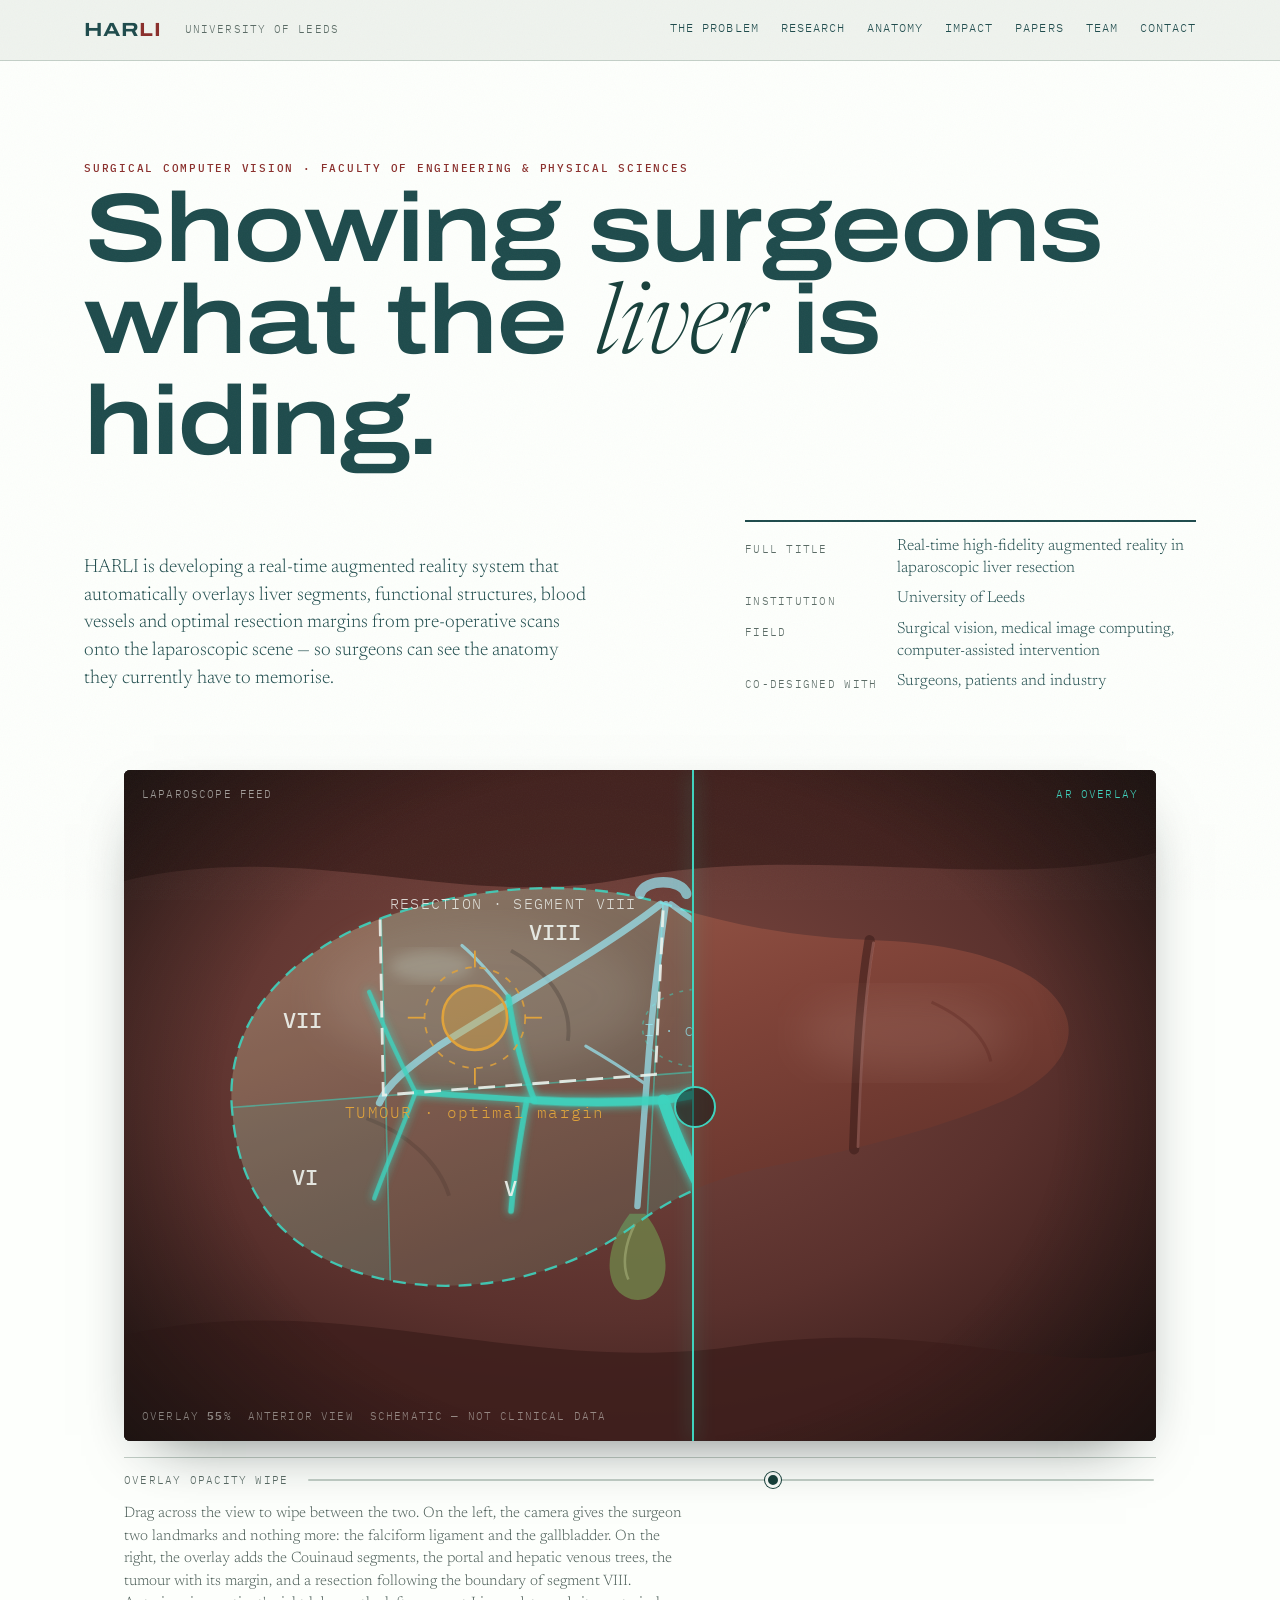
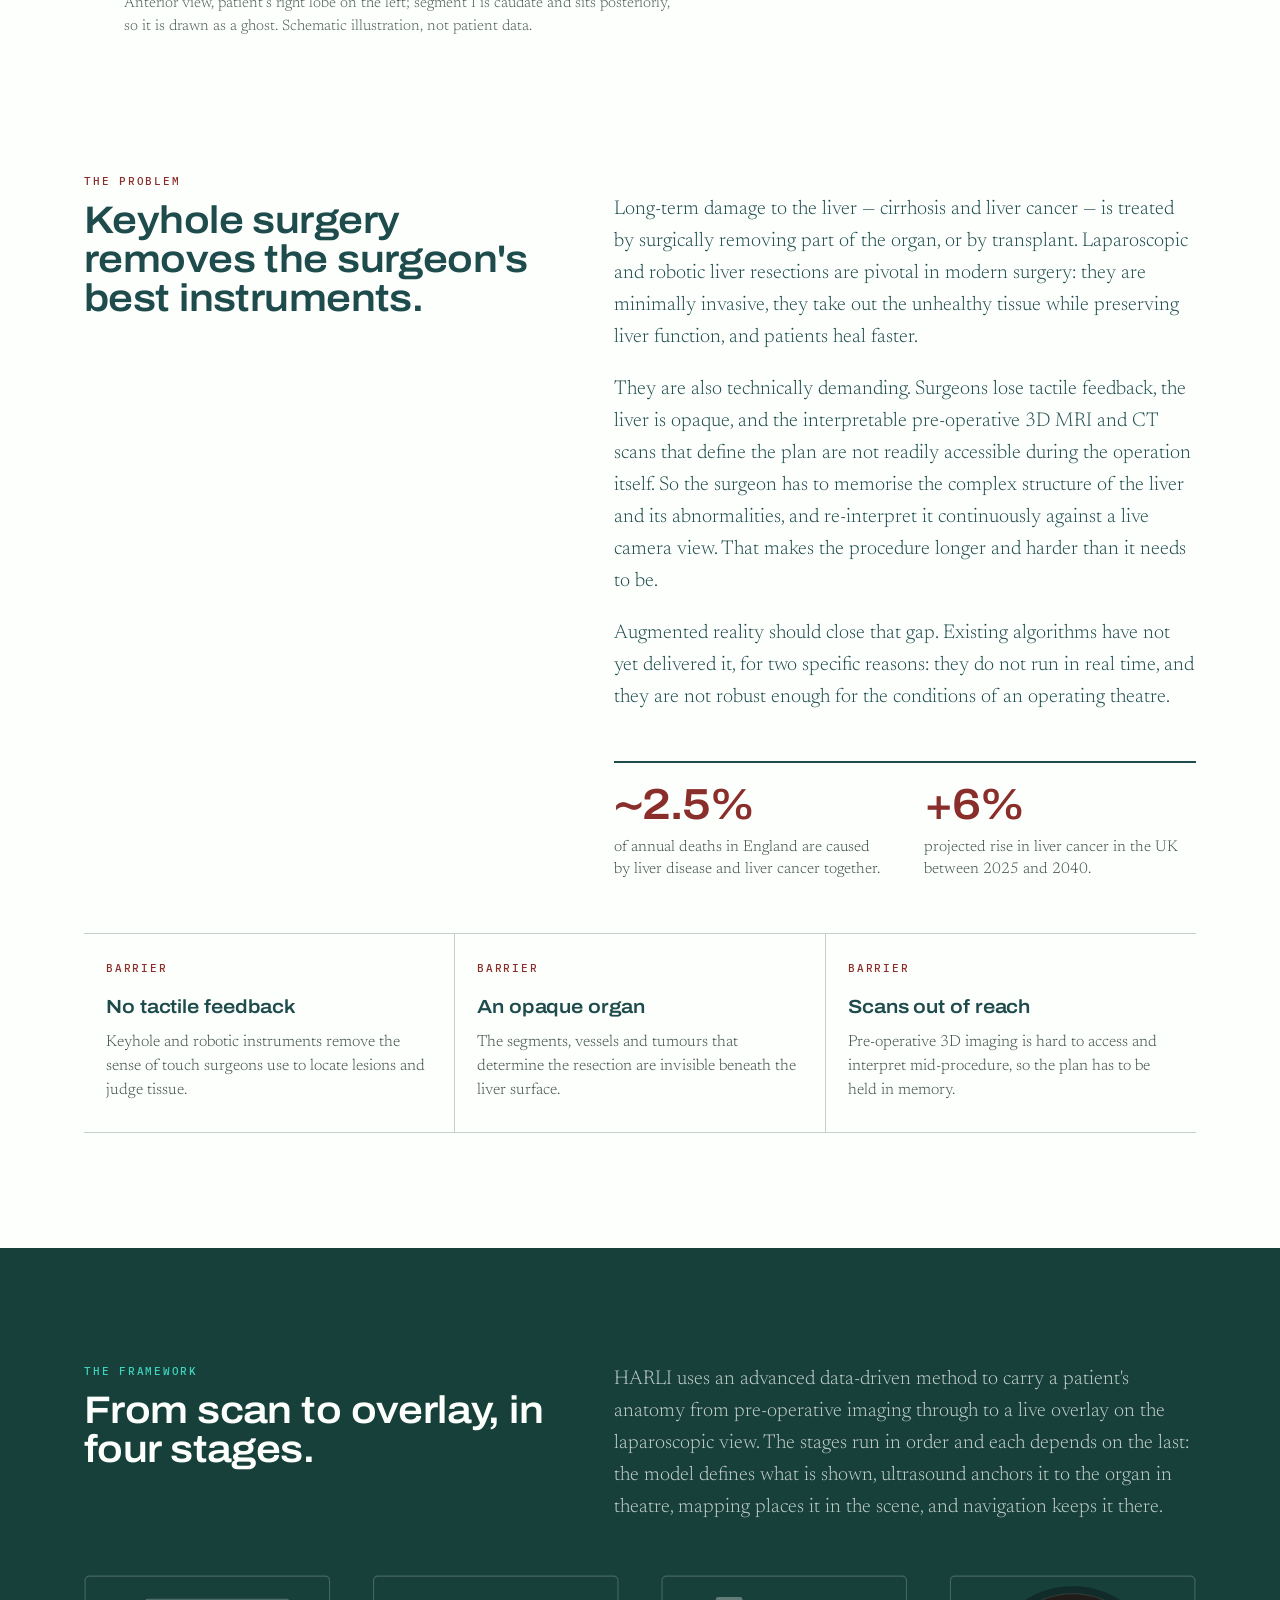
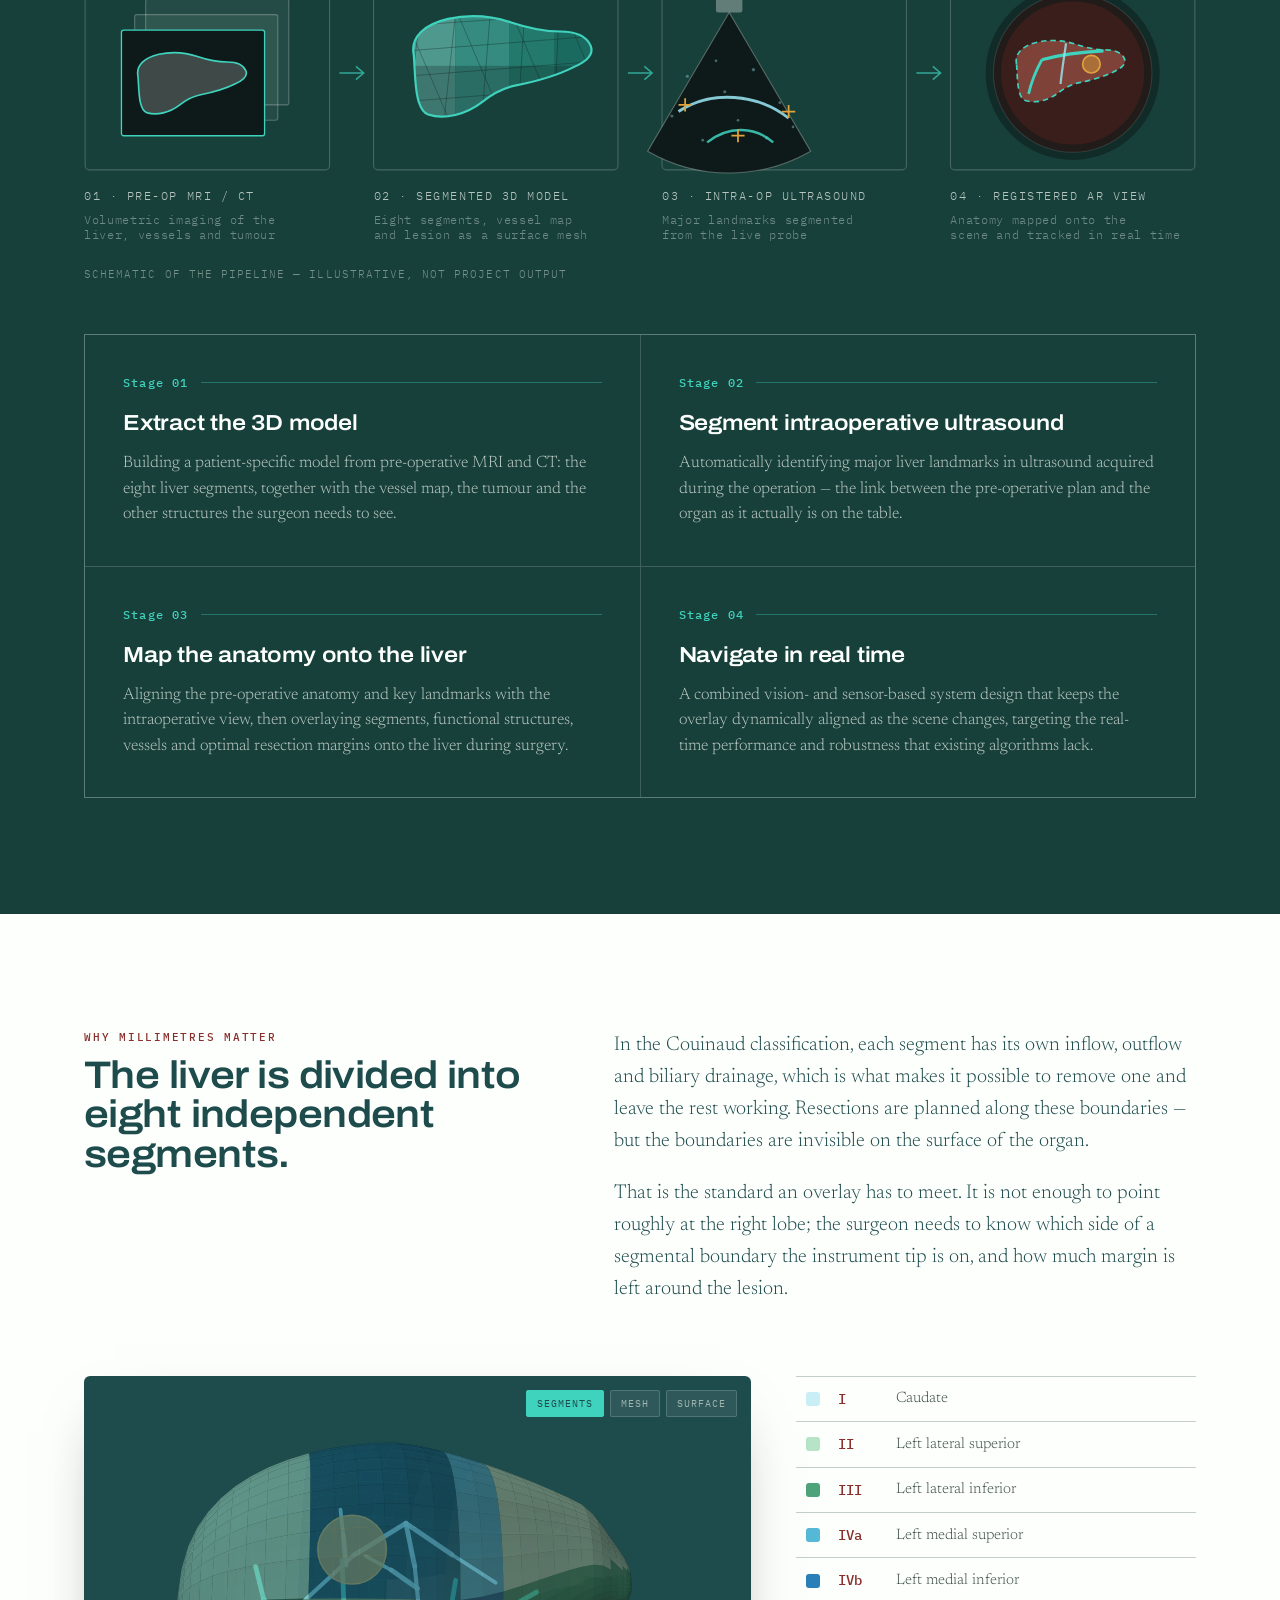
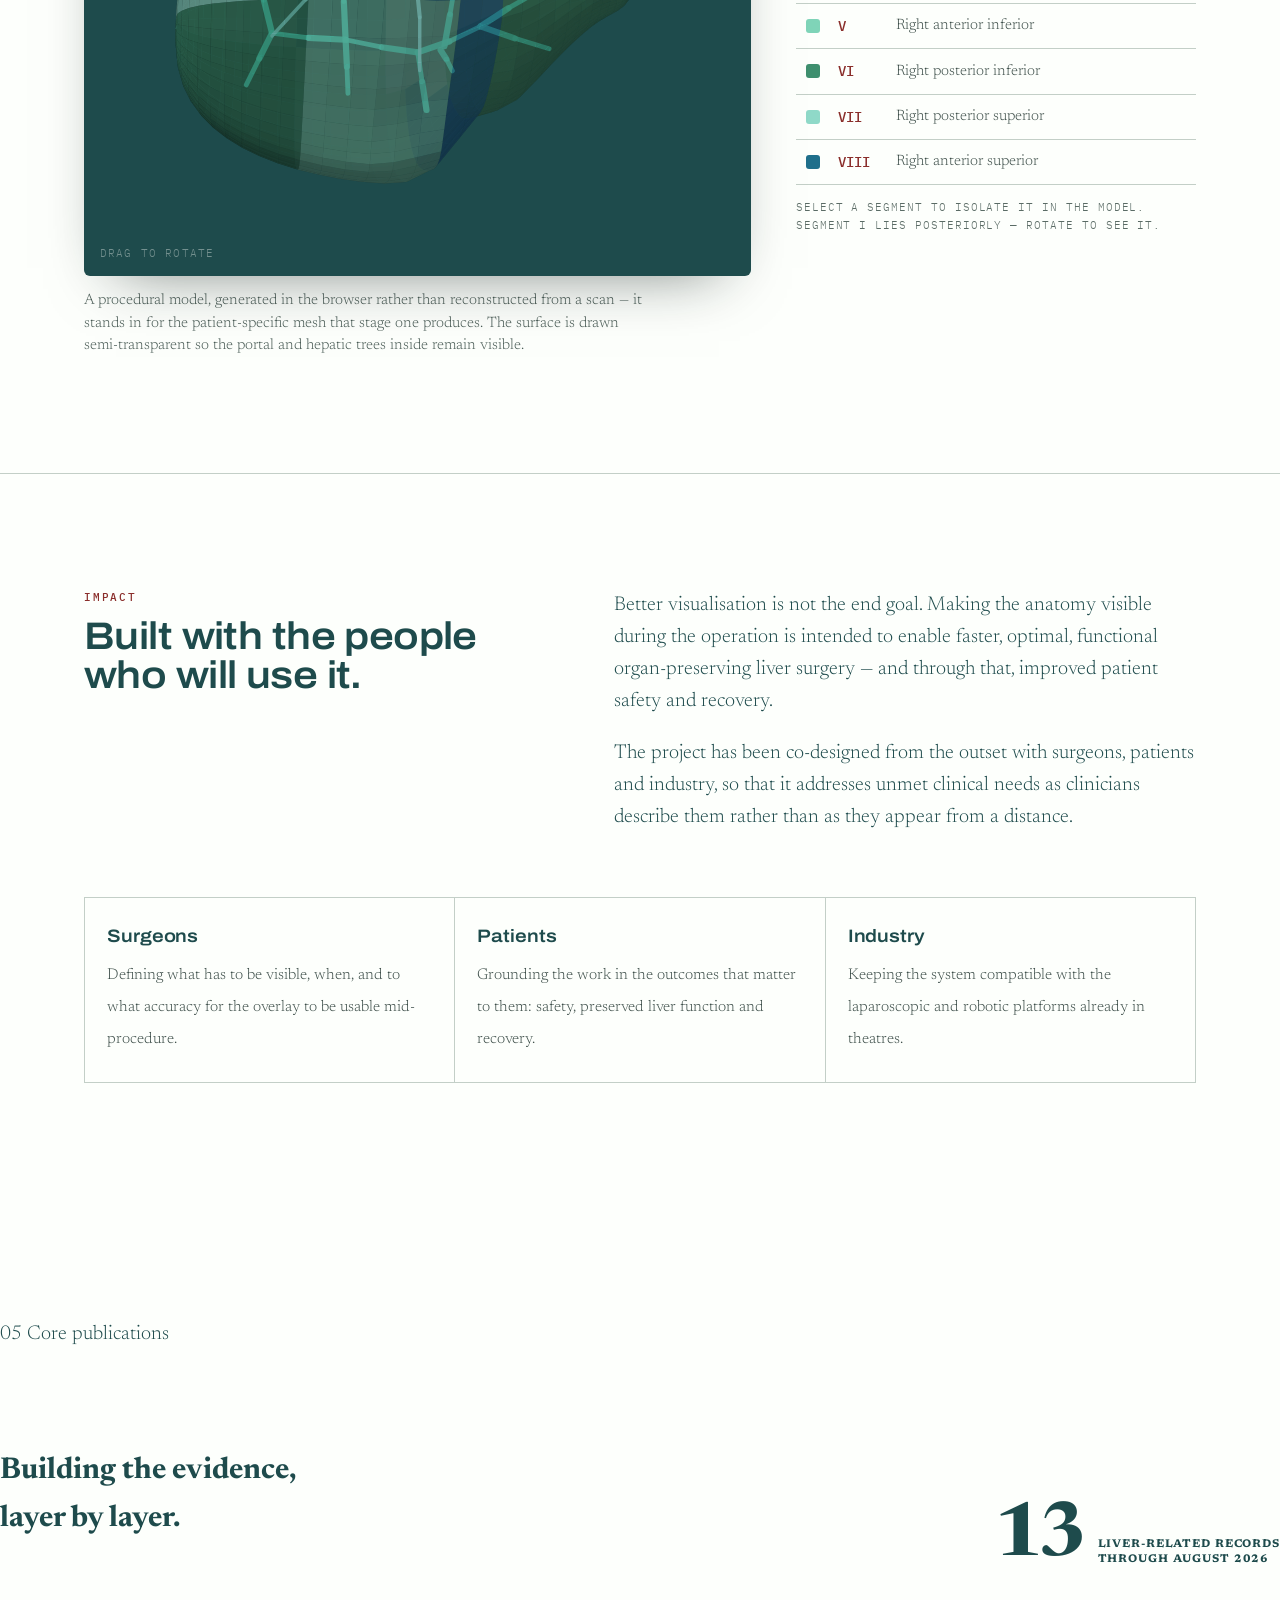
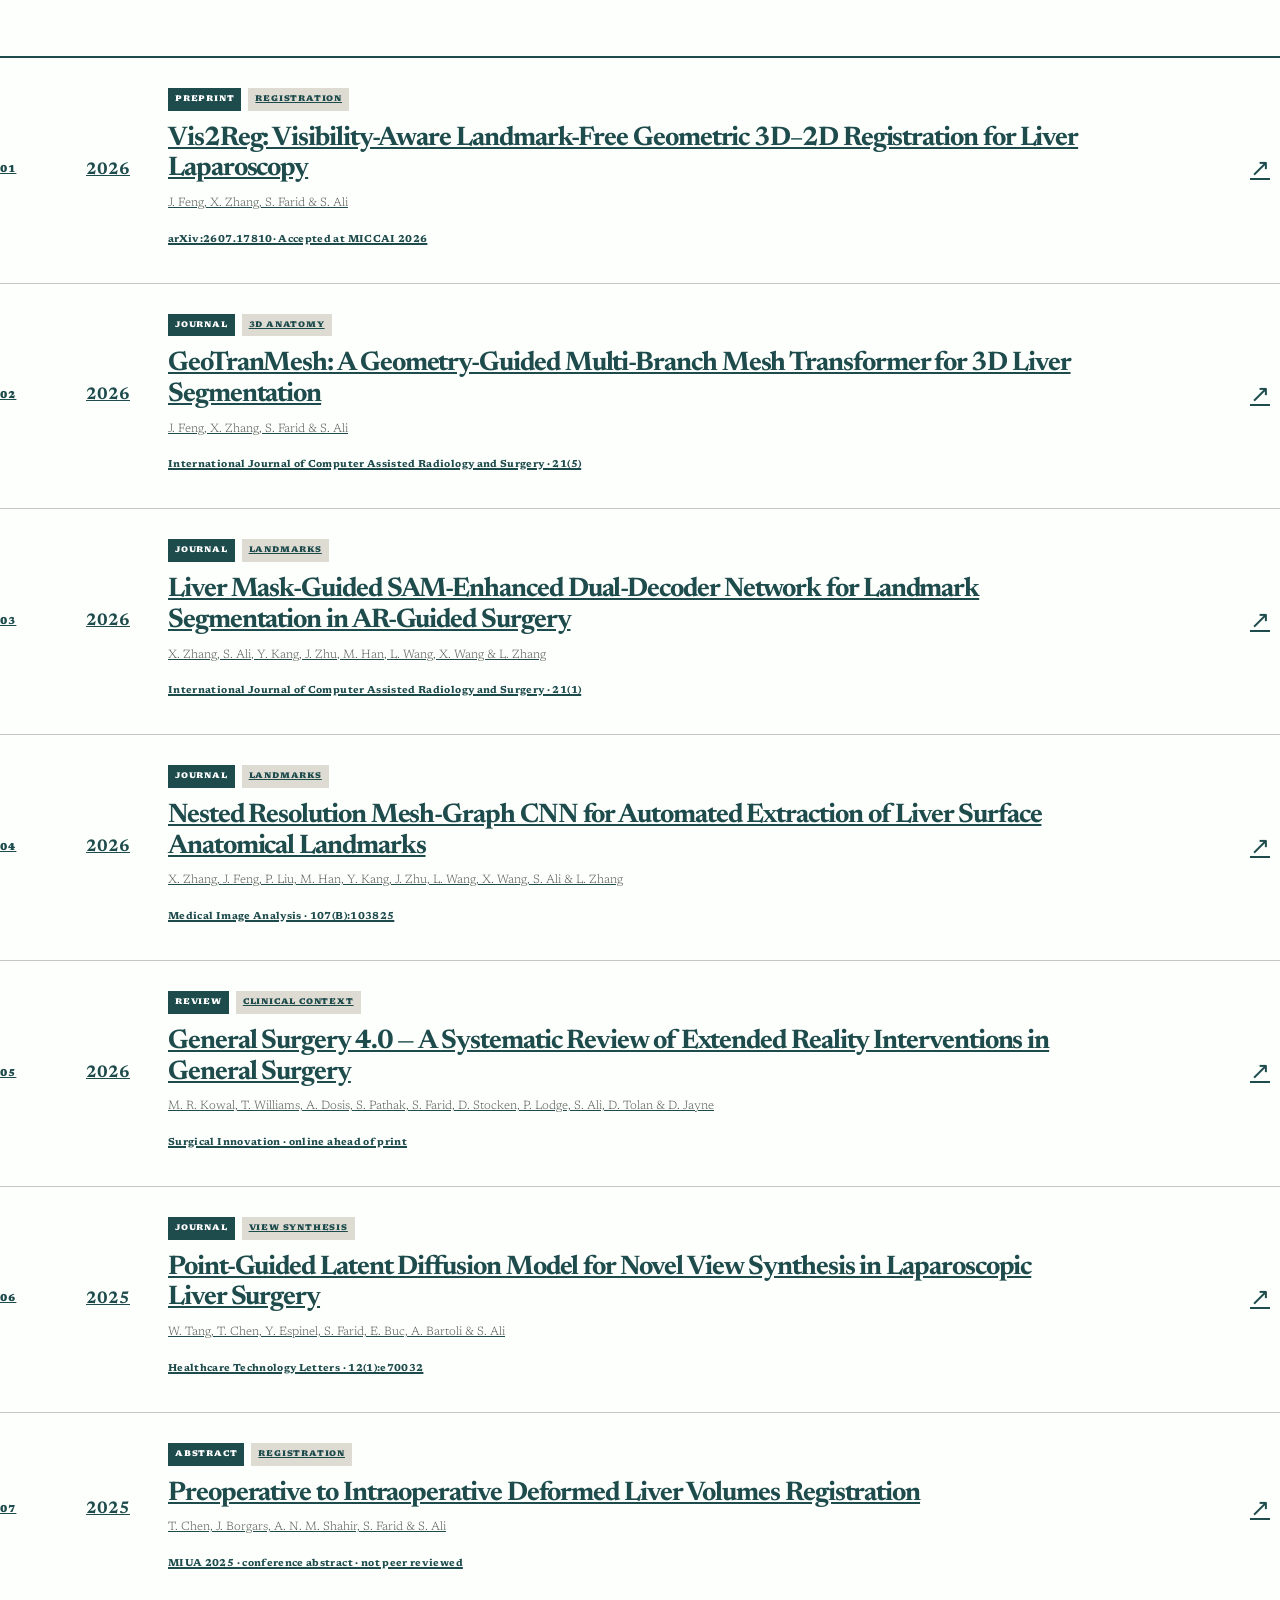
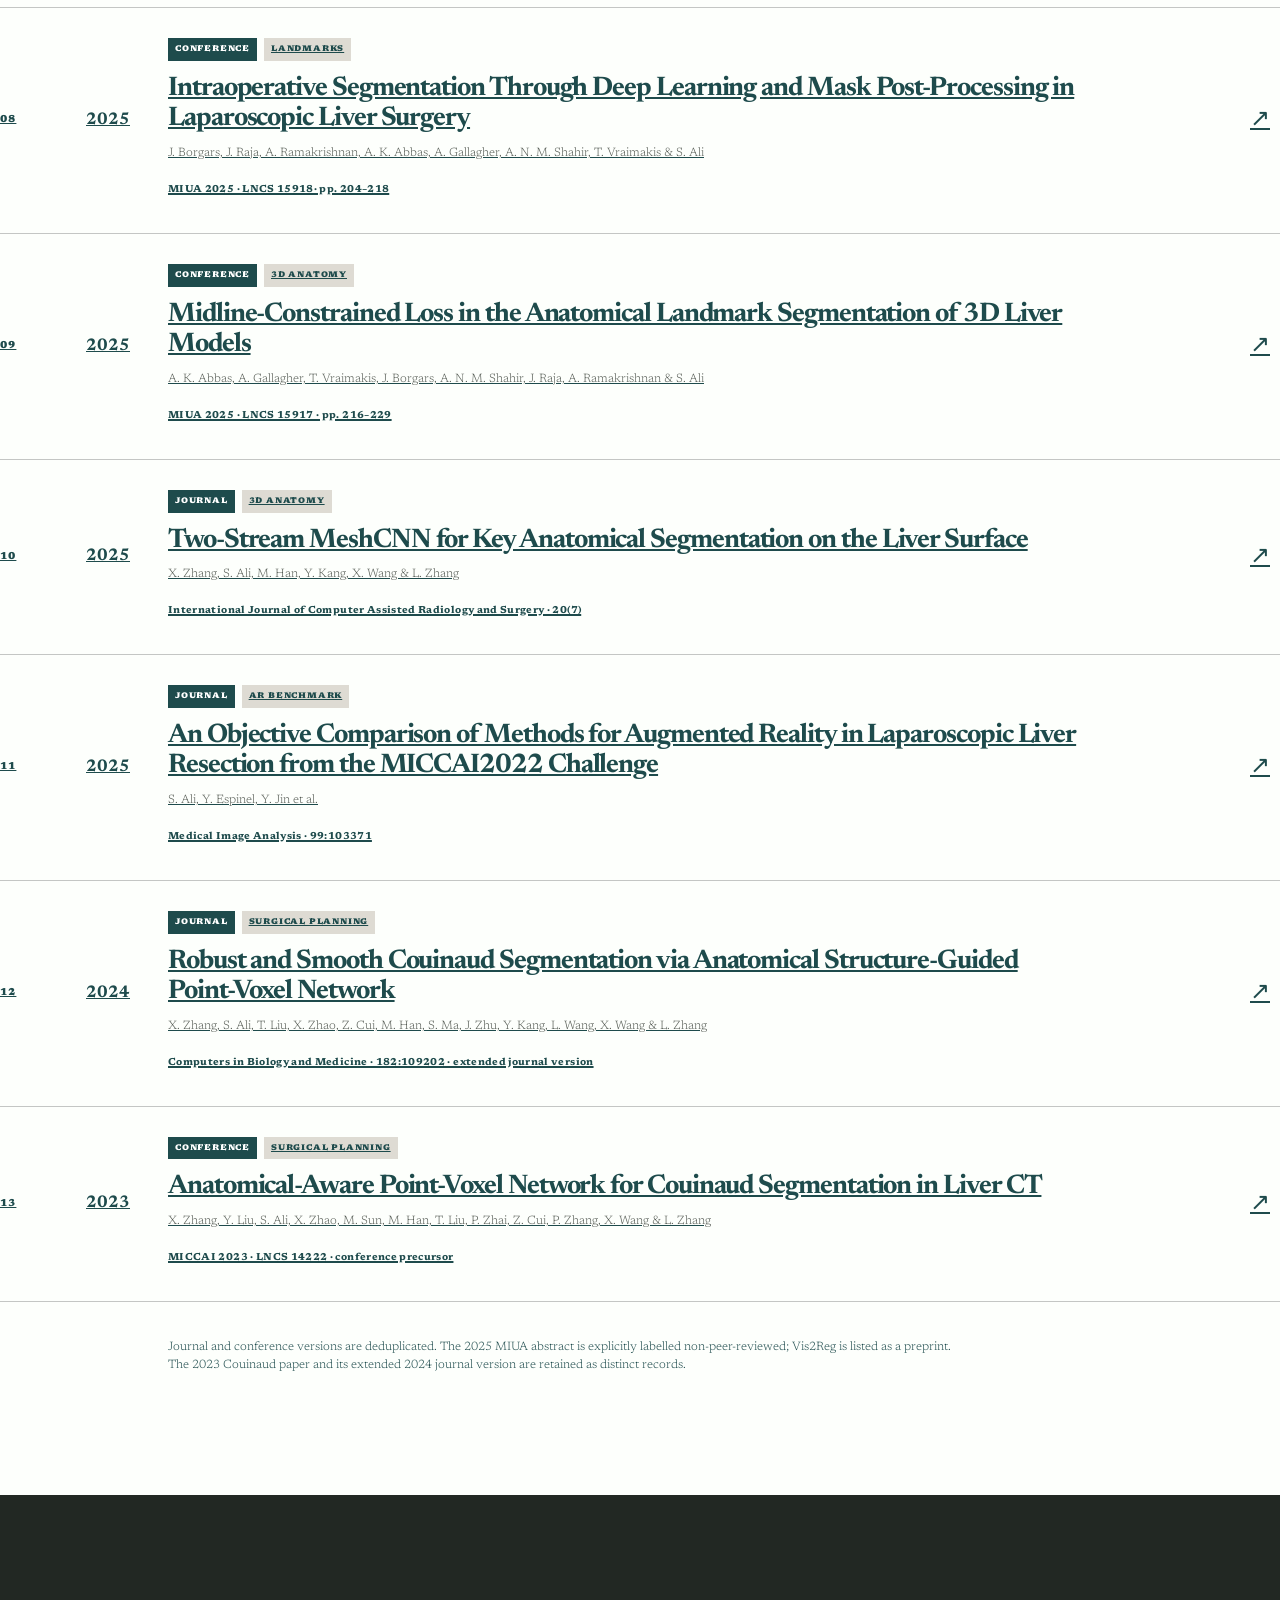
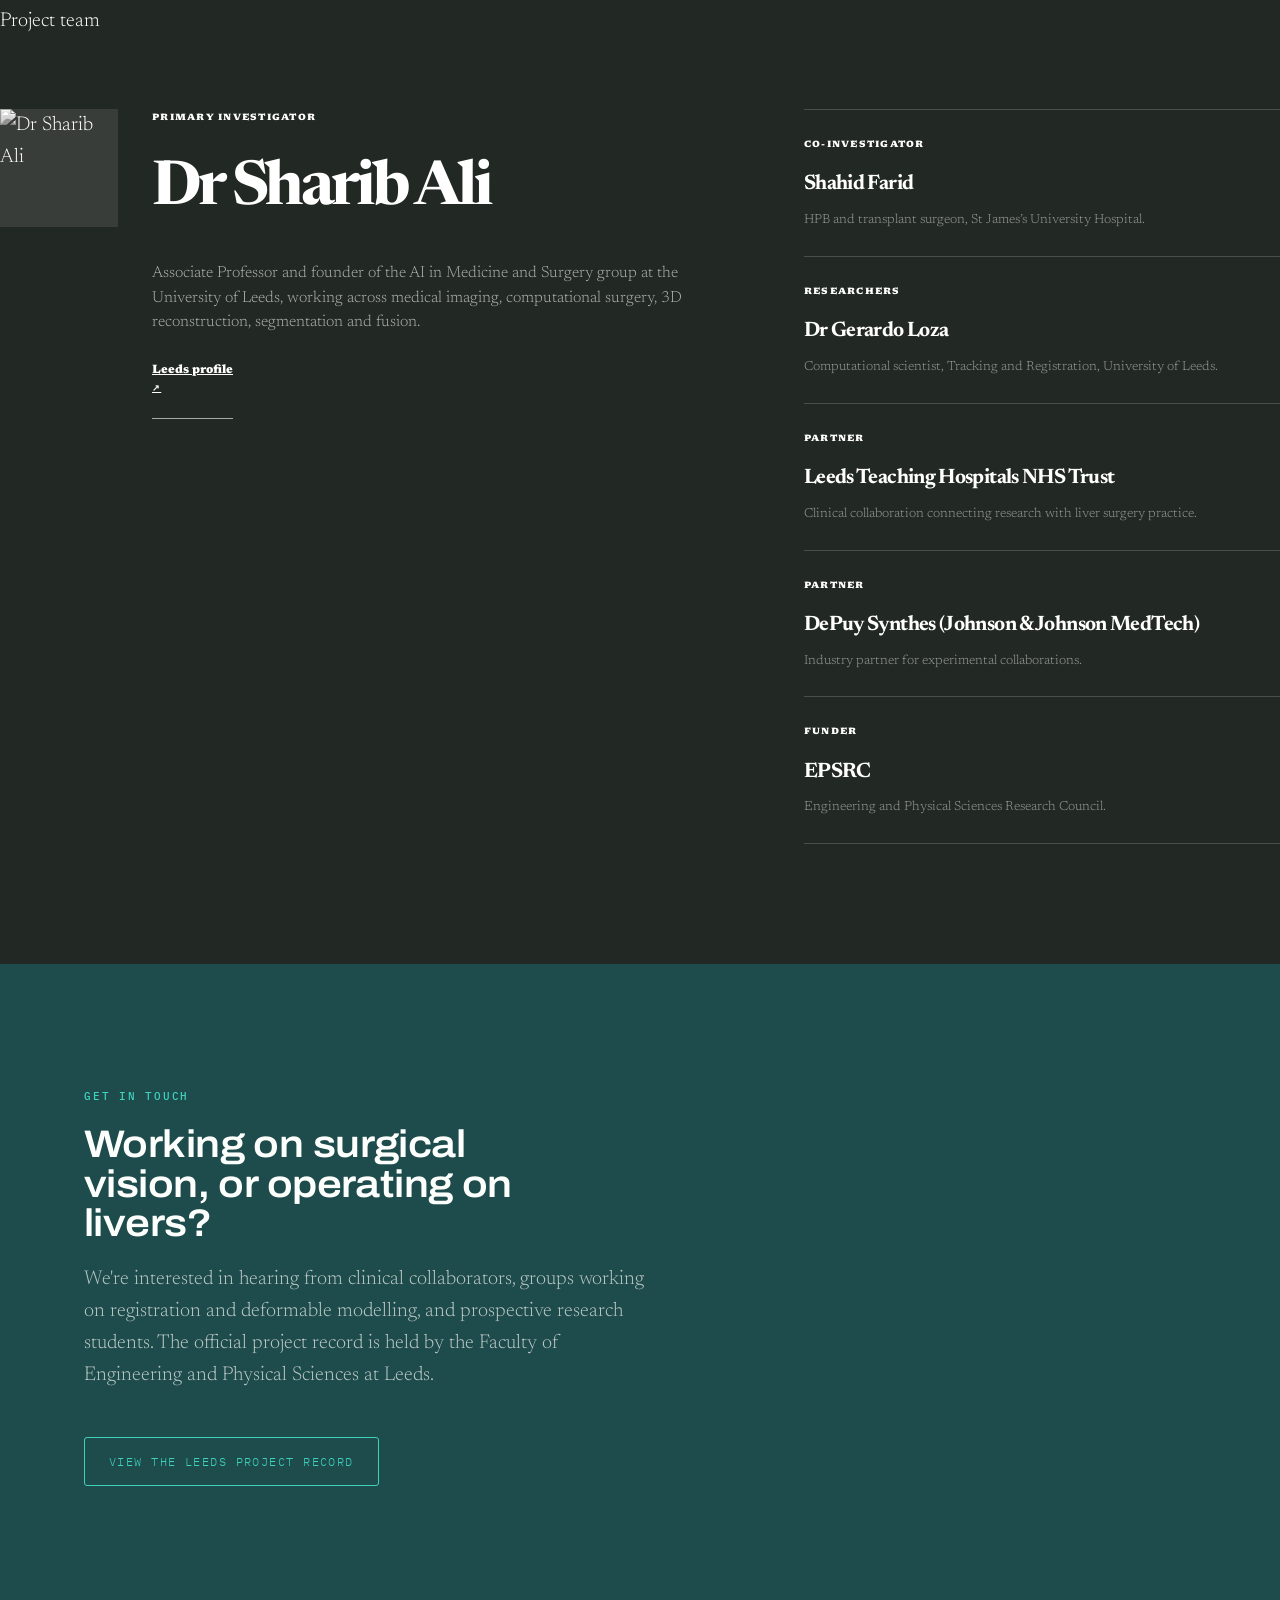
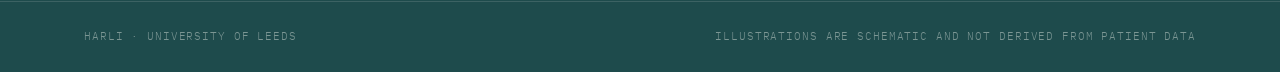
==== index.html @ 6f027818 "add pubs and team" ====
<!DOCTYPE html>
<html lang="en-GB">
<head>
<meta charset="utf-8">
<meta name="viewport" content="width=device-width, initial-scale=1">
<title>HARLI — Real-time high-fidelity augmented reality in laparoscopic liver resection</title>
<meta name="description" content="HARLI is a research project at the University of Leeds developing a real-time augmented reality system that overlays liver segments, vessels, tumours and optimal resection margins from pre-operative scans onto the laparoscopic scene.">

<!-- Replace USERNAME and REPO once the site is published -->
<link rel="canonical" href="https://USERNAME.github.io/REPO/">
<meta property="og:type" content="website">
<meta property="og:title" content="HARLI — Real-time augmented reality in laparoscopic liver resection">
<meta property="og:description" content="Showing surgeons the liver segments, vessels, tumours and resection margins hidden beneath the surface of the organ.">
<meta property="og:url" content="https://USERNAME.github.io/REPO/">
<meta name="twitter:card" content="summary_large_image">
<meta name="theme-color" content="#17403B">
<link rel="icon" href="data:image/svg+xml,<svg xmlns='http://www.w3.org/2000/svg' viewBox='0 0 32 32'><rect width='32' height='32' rx='7' fill='%2317403B'/><circle cx='16' cy='16' r='8' fill='none' stroke='%233FD3BE' stroke-width='2.4'/><circle cx='16' cy='16' r='2.6' fill='%238A2E2B'/></svg>">
<link rel="preconnect" href="https://fonts.googleapis.com">
<link rel="preconnect" href="https://fonts.gstatic.com" crossorigin>
<link href="https://fonts.googleapis.com/css2?family=Archivo:wght@400;500;600;700&family=Newsreader:ital,opsz,wght@0,6..72,300;0,6..72,400;0,6..72,500;1,6..72,300&family=IBM+Plex+Mono:wght@400;500&display=swap" rel="stylesheet">
<style>
/* ============================================================
   HARLI — palette derived from the operating theatre itself.
   Surgical drape green is chosen in real theatres because it is
   the optical complement of blood red; it is the one colour the
   subject already owns. Hepatic oxblood is the single accent.
   ============================================================ */
:root{
  --ink:        #1e4b4c;
  --drape:      #17403B;
  --drape-lift: #1e5843;
  --paper:      #fdfffc;
  --paper-warm: #fafff9;
  --rule:       #C3CFC7;
  --oxblood:    #8A2E2B;
  --overlay:    #3FD3BE;   /* AR render tint, used only inside the viewport */
  --amber:      #E0A33C;

  --f-display: 'Archivo', 'Helvetica Neue', Arial, sans-serif;
  --f-body:    'Newsreader', Georgia, 'Times New Roman', serif;
  --f-mono:    'IBM Plex Mono', ui-monospace, 'SFMono-Regular', Menlo, monospace;

  --gutter: clamp(20px, 5vw, 72px);
  --maxw: 1240px;
}

*{box-sizing:border-box}
html{-webkit-text-size-adjust:100%}
body{
  margin:0;
  background:var(--paper);
  color:var(--ink);
  font-family:var(--f-body);
  font-size:clamp(17px,1.05vw + 14px,20px);
  line-height:1.6;
  font-weight:300;
  -webkit-font-smoothing:antialiased;
}
img,svg{display:block;max-width:100%}
a{color:inherit}

.wrap{max-width:var(--maxw);margin:0 auto;padding-inline:var(--gutter)}

/* ---------- shared type ---------- */
.eyebrow{
  font-family:var(--f-mono);
  font-size:11px;
  letter-spacing:.16em;
  text-transform:uppercase;
  font-weight:500;
}
.display{
  font-family:var(--f-display);
  font-weight:600;
  font-stretch:125%;
  line-height:.95;
  letter-spacing:-.02em;
  margin:0;
}
.section-title{
  font-family:var(--f-display);
  font-stretch:112%;
  font-weight:600;
  font-size:clamp(28px,3vw,44px);
  line-height:1.02;
  letter-spacing:-.015em;
  margin:0 0 .5em;
}
.lede{font-size:clamp(19px,1.5vw,25px);line-height:1.45;font-weight:300}

/* ---------- masthead ---------- */
.masthead{
  position:sticky;top:0;z-index:50;
  background:rgba(237,241,236,.86);
  backdrop-filter:blur(10px);
  border-bottom:1px solid var(--rule);
}
.masthead .wrap{display:flex;align-items:center;gap:24px;height:60px}
.mark{
  font-family:var(--f-display);font-stretch:125%;font-weight:700;
  font-size:19px;letter-spacing:.02em;text-decoration:none;
}
.mark span{color:var(--oxblood)}
.mast-sub{
  font-family:var(--f-mono);font-size:11px;letter-spacing:.1em;
  text-transform:uppercase;color:#5A6B65;margin-right:auto;
}
.mast-nav{display:flex;gap:22px}
.mast-nav a{
  font-family:var(--f-mono);font-size:11.5px;letter-spacing:.09em;
  text-transform:uppercase;text-decoration:none;padding-bottom:2px;
  border-bottom:1px solid transparent;
}
.mast-nav a:hover,.mast-nav a:focus-visible{border-bottom-color:var(--oxblood)}
@media(max-width:820px){.mast-sub,.mast-nav{display:none}}

/* ---------- hero ---------- */
.hero{padding:clamp(48px,7vw,104px) 0 0}
.hero-eyebrow{color:var(--oxblood);margin-bottom:26px}
.hero h1{
  font-size:clamp(40px,7.6vw,104px);
  max-width:16ch;
}
.hero h1 em{
  font-family:var(--f-body);font-style:italic;font-weight:300;
  font-stretch:normal;letter-spacing:-.01em;color:var(--drape);
}
.hero-grid{
  display:grid;grid-template-columns:1.15fr .85fr;
  gap:clamp(28px,4vw,72px);align-items:end;
  margin-top:clamp(28px,4vw,52px);
}
.hero-grid p{margin:0;max-width:46ch}
.factfile{border-top:2px solid var(--ink);padding-top:14px}
.factfile dl{margin:0;display:grid;grid-template-columns:auto 1fr;gap:9px 20px}
.factfile dt{
  font-family:var(--f-mono);font-size:10.5px;letter-spacing:.12em;
  text-transform:uppercase;color:#5A6B65;padding-top:5px;
}
.factfile dd{margin:0;font-size:16px;line-height:1.35}
@media(max-width:860px){.hero-grid{grid-template-columns:1fr}}

/* ---------- signature: the laparoscope viewport ---------- */
.scope{margin-top:clamp(40px,6vw,84px)}
.scope-frame{
  position:relative;
  background:var(--ink);
  border-radius:6px;
  overflow:hidden;
  aspect-ratio:800/520;
  cursor:ew-resize;
  touch-action:none;
  box-shadow:0 24px 60px -30px rgba(14,26,25,.65);
}
.scope-frame svg{position:absolute;inset:0;width:100%;height:100%}
.scope-overlay{
  position:absolute;inset:0;
  clip-path:inset(0 calc(100% - var(--wipe,55%)) 0 0);
}
.scope-vignette{position:absolute;inset:0;pointer-events:none}
.scope-handle{
  position:absolute;top:0;bottom:0;left:var(--wipe,55%);
  width:2px;background:var(--overlay);
  box-shadow:0 0 18px rgba(63,211,190,.7);
  pointer-events:none;
}
.scope-handle::after{
  content:'';position:absolute;top:50%;left:50%;
  width:38px;height:38px;margin:-19px 0 0 -19px;
  border:2px solid var(--overlay);border-radius:50%;
  background:rgba(14,26,25,.55);
}
.scope-tag{
  position:absolute;font-family:var(--f-mono);font-size:10.5px;
  letter-spacing:.11em;text-transform:uppercase;pointer-events:none;
}
.tag-left{left:18px;top:16px;color:rgba(237,241,236,.62)}
.tag-right{right:18px;top:16px;color:var(--overlay)}
.tag-read{
  left:18px;bottom:16px;color:rgba(237,241,236,.5);
  display:flex;gap:16px;flex-wrap:wrap;
}
@media(max-width:620px){.tag-read{font-size:9.5px;gap:10px}}

.scope-controls{
  display:flex;align-items:center;gap:18px;
  margin-top:16px;padding-top:14px;border-top:1px solid var(--rule);
}
.scope-controls label{
  font-family:var(--f-mono);font-size:11px;letter-spacing:.11em;
  text-transform:uppercase;white-space:nowrap;color:#5A6B65;
}
input[type=range]{
  flex:1;-webkit-appearance:none;appearance:none;
  height:2px;background:var(--rule);border-radius:2px;
}
input[type=range]::-webkit-slider-thumb{
  -webkit-appearance:none;width:16px;height:16px;border-radius:50%;
  background:var(--drape);border:3px solid var(--paper);
  box-shadow:0 0 0 1px var(--drape);cursor:pointer;
}
input[type=range]::-moz-range-thumb{
  width:16px;height:16px;border-radius:50%;
  background:var(--drape);border:3px solid var(--paper);cursor:pointer;
}
input[type=range]:focus-visible{outline:2px solid var(--oxblood);outline-offset:6px}
.scope-caption{
  font-size:15px;color:#4A5C56;margin:14px 0 0;max-width:62ch;line-height:1.5;
}

/* ---------- generic section ---------- */
section{padding:clamp(64px,9vw,132px) 0}
.rule-top{border-top:1px solid var(--rule)}
.two-col{display:grid;grid-template-columns:minmax(0,1fr) minmax(0,1.25fr);gap:clamp(28px,5vw,80px)}
@media(max-width:860px){.two-col{grid-template-columns:1fr;gap:24px}}
.col-label{position:sticky;top:96px;align-self:start}
@media(max-width:860px){.col-label{position:static}}
.col-label .eyebrow{color:var(--oxblood);display:block;margin-bottom:10px}

/* ---------- constraints ---------- */
.constraints{list-style:none;margin:clamp(28px,4vw,52px) 0 0;padding:0;
  display:grid;grid-template-columns:repeat(3,1fr);gap:1px;background:var(--rule);
  border-block:1px solid var(--rule);
}
.constraints li{background:var(--paper);padding:26px 22px 30px}
.constraints h3{
  font-family:var(--f-display);font-stretch:112%;font-weight:600;
  font-size:19px;margin:0 0 8px;letter-spacing:-.005em;
}
.constraints p{margin:0;font-size:16px;line-height:1.5;color:#3D4E49}
.constraints .eyebrow{color:var(--oxblood);display:block;margin-bottom:14px}
@media(max-width:760px){.constraints{grid-template-columns:1fr}}

/* ---------- dark strand band ---------- */
.band{background:var(--drape);color:var(--paper)}
.band .section-title{color:var(--paper)}
.band .eyebrow{color:var(--overlay)}
.strands{display:grid;grid-template-columns:repeat(2,1fr);gap:1px;
  background:rgba(237,241,236,.18);margin-top:clamp(32px,4vw,56px);
  border:1px solid rgba(237,241,236,.18);
}
.strand{background:var(--drape);padding:clamp(24px,3vw,38px)}
.strand h3{
  font-family:var(--f-display);font-stretch:112%;font-weight:600;
  font-size:clamp(20px,1.7vw,26px);margin:14px 0 10px;letter-spacing:-.01em;
}
.strand p{margin:0;font-size:16.5px;line-height:1.55;color:rgba(237,241,236,.78)}
.strand .eyebrow{color:var(--overlay)}
@media(max-width:760px){.strands{grid-template-columns:1fr}}

/* ---------- Couinaud segments ---------- */
.segments{
  display:grid;grid-template-columns:repeat(8,1fr);gap:8px;
  margin-top:clamp(28px,4vw,48px);
}
.seg{
  border:1px solid var(--rule);border-radius:3px;
  padding:14px 10px 16px;background:var(--paper-warm);
  transition:background .18s ease,border-color .18s ease,transform .18s ease;
}
.seg:hover{background:var(--paper);border-color:var(--drape);transform:translateY(-3px)}
.seg .num{
  font-family:var(--f-mono);font-size:15px;font-weight:500;
  color:var(--oxblood);display:block;margin-bottom:6px;
}
.seg .nm{font-size:13.5px;line-height:1.35;color:#3D4E49;display:block}
@media(max-width:900px){.segments{grid-template-columns:repeat(4,1fr)}}
@media(max-width:460px){.segments{grid-template-columns:repeat(2,1fr)}}

/* ---------- placeholder blocks ---------- */
.tbc{
  border:1px dashed var(--oxblood);border-radius:4px;
  padding:clamp(20px,2.6vw,30px);background:rgba(138,46,43,.035);
  position:relative;
}
.tbc::before{
  content:'To confirm from the Leeds project record';
  position:absolute;top:-9px;left:18px;background:var(--paper);
  padding:0 8px;font-family:var(--f-mono);font-size:10px;
  letter-spacing:.12em;text-transform:uppercase;color:var(--oxblood);
}
.tbc dl{margin:0;display:grid;grid-template-columns:auto 1fr;gap:11px 24px}
.tbc dt{font-family:var(--f-mono);font-size:10.5px;letter-spacing:.12em;
  text-transform:uppercase;color:#5A6B65;padding-top:4px}
.tbc dd{margin:0;font-size:16.5px;color:#3D4E49}
@media(max-width:560px){.tbc dl{grid-template-columns:1fr;gap:2px 0}.tbc dd{margin-bottom:12px}}

/* ---------- contact / footer ---------- */
.contact{background:var(--ink);color:var(--paper)}
.contact .section-title{color:var(--paper)}
.contact a.btn{
  display:inline-block;margin-top:26px;
  font-family:var(--f-mono);font-size:12px;letter-spacing:.12em;
  text-transform:uppercase;text-decoration:none;
  border:1px solid var(--overlay);color:var(--overlay);
  padding:14px 24px;border-radius:3px;transition:background .2s ease,color .2s ease;
}
.contact a.btn:hover,.contact a.btn:focus-visible{background:var(--overlay);color:var(--ink)}
.contact p{color:rgba(237,241,236,.75);max-width:52ch}
footer{background:var(--ink);color:rgba(237,241,236,.45);
  border-top:1px solid rgba(237,241,236,.14);padding:26px 0}
footer .wrap{display:flex;justify-content:space-between;gap:18px;flex-wrap:wrap;
  font-family:var(--f-mono);font-size:11px;letter-spacing:.08em;text-transform:uppercase}
footer a{color:rgba(237,241,236,.7)}

/* ---------- pipeline stage numbers ---------- */
.strand .stage{
  font-family:var(--f-mono);font-size:12px;font-weight:500;
  letter-spacing:.1em;color:var(--overlay);
  display:flex;align-items:center;gap:12px;
}
.strand .stage::after{
  content:'';flex:1;height:1px;background:rgba(63,211,190,.35);
}

/* ---------- statistics aside ---------- */
.stats{
  margin:clamp(30px,4vw,48px) 0 0;
  display:grid;grid-template-columns:repeat(2,1fr);
  gap:clamp(20px,3vw,40px);
  border-top:2px solid var(--ink);padding-top:20px;
}
.stats .fig{
  font-family:var(--f-display);font-stretch:112%;font-weight:600;
  font-size:clamp(30px,3.4vw,46px);line-height:1;letter-spacing:-.02em;
  color:var(--oxblood);display:block;margin-bottom:10px;
}
.stats p{margin:0;font-size:15.5px;line-height:1.45;color:#3D4E49;max-width:34ch}
@media(max-width:560px){.stats{grid-template-columns:1fr;gap:24px}}

/* ---------- co-design ---------- */
.codesign{
  list-style:none;margin:clamp(26px,3.5vw,44px) 0 0;padding:0;
  display:grid;grid-template-columns:repeat(3,1fr);gap:1px;
  background:var(--rule);border:1px solid var(--rule);
}
.codesign li{background:var(--paper);padding:24px 22px 28px}
.codesign strong{
  display:block;font-family:var(--f-display);font-stretch:112%;
  font-weight:600;font-size:18px;margin-bottom:7px;letter-spacing:-.005em;
}
.codesign span{font-size:15.5px;line-height:1.5;color:#3D4E49}
@media(max-width:760px){.codesign{grid-template-columns:1fr}}

/* ---------- publications ---------- */
.pubs{list-style:none;margin:clamp(28px,4vw,48px) 0 0;padding:0}
.pubs li{
  display:grid;grid-template-columns:120px 1fr;gap:clamp(16px,3vw,40px);
  padding:26px 0;border-top:1px solid var(--rule);
}
.pubs li:last-child{border-bottom:1px solid var(--rule)}
.pub-meta{
  font-family:var(--f-mono);font-size:11px;letter-spacing:.11em;
  text-transform:uppercase;color:#5A6B65;line-height:1.7;padding-top:5px;
}
.pub-title{
  font-family:var(--f-display);font-stretch:112%;font-weight:600;
  font-size:clamp(19px,1.6vw,23px);line-height:1.2;letter-spacing:-.008em;
  margin:0 0 8px;
}
.pub-authors{margin:0 0 12px;font-size:16px;color:#3D4E49;line-height:1.45}
.pub-links{display:flex;gap:10px;flex-wrap:wrap}
.pub-links a{
  font-family:var(--f-mono);font-size:10.5px;letter-spacing:.11em;
  text-transform:uppercase;text-decoration:none;
  border:1px solid var(--rule);border-radius:2px;padding:6px 12px;
  color:var(--drape);transition:border-color .18s ease,background .18s ease;
}
.pub-links a:hover,.pub-links a:focus-visible{border-color:var(--drape);background:var(--paper-warm)}
@media(max-width:640px){.pubs li{grid-template-columns:1fr;gap:10px}.pub-meta{padding-top:0}}

/* ---------- 3D model viewer ---------- */
.model{display:grid;grid-template-columns:1.25fr .75fr;gap:clamp(24px,3.5vw,56px);
  margin-top:clamp(30px,4vw,54px);align-items:start}
@media(max-width:900px){.model{grid-template-columns:1fr}}
.model-stage{
  position:relative;background:var(--ink);border-radius:6px;overflow:hidden;
  aspect-ratio:4/3;cursor:grab;touch-action:none;
  box-shadow:0 24px 60px -32px rgba(14,26,25,.6);
}
.model-stage:active{cursor:grabbing}
.model-stage canvas{width:100%;height:100%;display:block}
.model-hint{
  position:absolute;left:16px;bottom:14px;pointer-events:none;
  font-family:var(--f-mono);font-size:10.5px;letter-spacing:.11em;
  text-transform:uppercase;color:rgba(237,241,236,.42);
}
.model-modes{position:absolute;right:14px;top:14px;display:flex;gap:6px}
.model-modes button{
  font-family:var(--f-mono);font-size:10px;letter-spacing:.1em;text-transform:uppercase;
  background:rgba(237,241,236,.08);color:rgba(237,241,236,.6);
  border:1px solid rgba(237,241,236,.18);border-radius:2px;
  padding:6px 10px;cursor:pointer;transition:background .18s ease,color .18s ease;
}
.model-modes button:hover{background:rgba(237,241,236,.16);color:var(--paper)}
.model-modes button[aria-pressed=true]{background:var(--overlay);color:var(--ink);border-color:var(--overlay)}

.seg-list{list-style:none;margin:0;padding:0;border-top:1px solid var(--rule)}
.seg-list li{border-bottom:1px solid var(--rule)}
.seg-list button{
  width:100%;display:grid;grid-template-columns:26px 46px 1fr;align-items:center;
  gap:12px;padding:11px 4px;background:none;border:0;cursor:pointer;
  text-align:left;font:inherit;color:inherit;transition:background .15s ease;
}
.seg-list button:hover,.seg-list button[aria-pressed=true]{background:var(--paper-warm)}
.seg-swatch{width:14px;height:14px;border-radius:3px;justify-self:center}
.seg-roman{font-family:var(--f-mono);font-size:14px;font-weight:500;color:var(--oxblood)}
.seg-name{font-size:15px;line-height:1.3;color:#3D4E49}
.seg-note{
  font-family:var(--f-mono);font-size:10.5px;letter-spacing:.09em;text-transform:uppercase;
  color:#5A6B65;margin:14px 0 0;line-height:1.7;
}

/* ---------- pipeline figure ---------- */
.pipeline{margin:clamp(30px,4vw,52px) 0 0}
.pipeline svg{width:100%;height:auto}
.pipeline figcaption{
  font-family:var(--f-mono);font-size:10.5px;letter-spacing:.1em;text-transform:uppercase;
  color:rgba(237,241,236,.45);margin-top:14px;
}

/* ---------- page grain ---------- */
body::after{
  content:'';position:fixed;inset:0;pointer-events:none;z-index:99;opacity:.035;
  background-image:url("data:image/svg+xml,%3Csvg xmlns='http://www.w3.org/2000/svg' width='140' height='140'%3E%3Cfilter id='n'%3E%3CfeTurbulence type='fractalNoise' baseFrequency='.85' numOctaves='3'/%3E%3C/filter%3E%3Crect width='140' height='140' filter='url(%23n)'/%3E%3C/svg%3E");
}
html{scroll-behavior:smooth}


/*---Added--*/
.team { padding: 110px 0 120px; background: #222823; color: white; }
.team-grid { display: grid; grid-template-columns: 1.2fr .8fr; gap: 7vw; padding-top: 72px; }
.lead-profile { display: grid; grid-template-columns: 118px 1fr; gap: 34px; }
.lead-profile img { width: 118px; height: 118px; object-fit: cover; filter: grayscale(1); background: rgba(255,255,255,.1); }
.lead-profile span, .collaborator-cards span { display: block; margin: 2px 0 16px; color: var(--acid); font-size: 9px; font-weight: 800; letter-spacing: .14em; text-transform: uppercase; }
.lead-profile h2 { margin: 0 0 21px; font-size: clamp(38px, 4.8vw, 68px); letter-spacing: -.06em; }
.lead-profile p { max-width: 610px; margin: 0 0 26px; color: rgba(255,255,255,.63); font-size: 16px; line-height: 1.55; }
.lead-profile a { display: inline-block; padding-bottom: 5px; border-bottom: 1px solid rgba(255,255,255,.6); font-size: 12px; font-weight: 800; }
.collaborator-cards { border-top: 1px solid rgba(255,255,255,.18); }
.collaborator-cards article { padding: 26px 0; border-bottom: 1px solid rgba(255,255,255,.18); }
.collaborator-cards h3 { margin: 0 0 9px; font-size: 21px; letter-spacing: -.03em; }
.collaborator-cards p { margin: 0; color: rgba(255,255,255,.52); font-size: 13px; line-height: 1.45; }

.publications { padding: 120px 0; }
.publications-heading { display: flex; justify-content: space-between; align-items: end; gap: 50px; padding: 72px 0 88px; }
.publications-heading > div { display: flex; align-items: end; gap: 16px; }
.publications-heading strong { font-size: 74px; line-height: .8; letter-spacing: -.07em; }
.publications-heading p { margin: 0; color: var(--muted); font-size: 11px; font-weight: 700; line-height: 1.4; text-transform: uppercase; letter-spacing: .08em; }
.publication-list { border-top: 2px solid var(--ink); }
.publication-row { display: grid; grid-template-columns: 130px 1fr 40px; gap: 38px; align-items: center; padding: 30px 10px 30px 0; border-bottom: 1px solid rgba(16,20,17,.24); transition: background .2s, padding .2s; }
.publication-row:hover { background: rgba(255,255,255,.5); padding-left: 16px; }
.pub-index { display: flex; justify-content: space-between; align-items: center; }
.pub-index span { color: var(--red); font-size: 10px; font-weight: 800; letter-spacing: .12em; }
.pub-index b { font-size: 17px; }
.pub-tags { display: flex; gap: 7px; margin-bottom: 13px; }
.pub-tags span { padding: 5px 7px; background: #dedbd3; font-size: 8px; font-weight: 800; letter-spacing: .1em; text-transform: uppercase; }
.pub-tags span:first-child { background: var(--ink); color: white; }
.pub-main h3 { max-width: 920px; margin: 0 0 10px; font-size: clamp(20px, 2.1vw, 29px); line-height: 1.14; letter-spacing: -.04em; }
.pub-main p { margin: 0 0 9px; color: #565c55; font-size: 12px; line-height: 1.4; }
.pub-main small { color: var(--muted); font-size: 10px; font-weight: 700; letter-spacing: .035em; }
.pub-arrow { justify-self: end; font-size: 24px; transition: transform .2s; }
.publication-row:hover .pub-arrow { transform: translate(3px, -3px); }
.bibliography-note { max-width: 790px; margin: 36px 0 0 168px; color: var(--muted); font-size: 12px; line-height: 1.55; }
/* ---------- reveal ---------- */
.rise{opacity:0;transform:translateY(18px);transition:opacity .7s ease,transform .7s ease}
.rise.in{opacity:1;transform:none}
@media(prefers-reduced-motion:reduce){
  *{animation:none!important;transition:none!important}
  .rise{opacity:1;transform:none}
  html{scroll-behavior:auto}
}
:focus-visible{outline:2px solid var(--oxblood);outline-offset:3px}
</style>
</head>
<body>

<header class="masthead">
  <div class="wrap">
    <a class="mark" href="#top">HAR<span>LI</span></a>
    <span class="mast-sub">University of Leeds</span>
    <nav class="mast-nav">
      <a href="#problem">The problem</a>
      <a href="#work">Research</a>
      <a href="#anatomy">Anatomy</a>
      <a href="#impact">Impact</a>
      <a href="#publications">Papers</a>
      <a href="#team">Team</a>
      <a href="#contact">Contact</a>
    </nav>
  </div>
</header>

<main id="top">

  <!-- ============ HERO ============ -->
  <div class="hero">
    <div class="wrap">
      <span class="eyebrow hero-eyebrow">Surgical computer vision · Faculty of Engineering &amp; Physical Sciences</span>
      <h1 class="display">Showing surgeons what the <em>liver</em> is hiding.</h1>

      <div class="hero-grid">
        <p class="lede">
          HARLI is developing a real-time augmented reality system that automatically
          overlays liver segments, functional structures, blood vessels and optimal
          resection margins from pre-operative scans onto the laparoscopic scene — so
          surgeons can see the anatomy they currently have to memorise.
        </p>
        <div class="factfile">
          <dl>
            <dt>Full title</dt>
            <dd>Real-time high-fidelity augmented reality in laparoscopic liver resection</dd>
            <dt>Institution</dt>
            <dd>University of Leeds</dd>
            <dt>Field</dt>
            <dd>Surgical vision, medical image computing, computer-assisted intervention</dd>
            <dt>Co-designed with</dt>
            <dd>Surgeons, patients and industry</dd>
          </dl>
        </div>
      </div>

      <!-- ---- signature element: the laparoscope viewport ---- -->
      <figure class="scope">
        <div class="scope-frame" id="scope" style="--wipe:55%">

          <!-- ============================================================
               Anterior view of the liver. Patient's right lobe appears on
               the viewer's left. Shared outline path is used by both the
               camera layer and the overlay so the two stay registered.
               ============================================================ -->

          <!-- ---------- camera layer: what the laparoscope sees ---------- -->
          <svg viewBox="0 0 800 520" aria-hidden="true">
            <defs>
              <radialGradient id="tissue" cx="45%" cy="38%" r="80%">
                <stop offset="0%"   stop-color="#7E4A42"/>
                <stop offset="55%"  stop-color="#5A312D"/>
                <stop offset="100%" stop-color="#281413"/>
              </radialGradient>
              <linearGradient id="organ" x1="0.1" y1="0" x2="0.9" y2="1">
                <stop offset="0%"   stop-color="#A0604F"/>
                <stop offset="42%"  stop-color="#82453A"/>
                <stop offset="100%" stop-color="#552A24"/>
              </linearGradient>
              <filter id="soft"><feGaussianBlur stdDeviation="16"/></filter>
              <filter id="soft2"><feGaussianBlur stdDeviation="5"/></filter>
            </defs>

            <rect width="800" height="520" fill="url(#tissue)"/>
            <path d="M0,438 C170,400 310,472 480,446 C630,424 722,472 800,450 L800,520 L0,520 Z"
                  fill="#3F1F1D" opacity=".85"/>
            <path d="M0,86 C140,52 260,110 390,84 C530,56 690,96 800,64 L800,0 L0,0 Z"
                  fill="#371A18" opacity=".7"/>

            <!-- liver: bulky right lobe, tapering left lobe, sharp inferior margin -->
            <path d="M84,266 C76,194 130,136 214,110 C298,84 372,88 426,106
                     C476,122 528,130 582,132 C646,134 706,150 726,182
                     C744,210 722,240 678,258 C626,280 560,296 498,308
                     C456,316 424,332 394,354 C342,392 266,410 198,394
                     C130,378 90,336 84,266 Z"
                  fill="url(#organ)"/>

            <!-- falciform ligament: one of only two Couinaud-relevant landmarks visible on the surface -->
            <path d="M578,132 C570,180 568,240 566,294" fill="none"
                  stroke="#3E1E1B" stroke-width="8" opacity=".6" stroke-linecap="round"/>
            <path d="M581,134 C573,182 571,240 569,292" fill="none"
                  stroke="#C4837A" stroke-width="2.2" opacity=".4" stroke-linecap="round"/>

            <!-- gallbladder at the inferior margin: the other surface landmark, marks the Cantlie line -->
            <path d="M392,344 C378,362 372,384 380,400 C390,416 412,414 418,396
                     C424,378 414,356 404,344 Z"
                  fill="#6E7A46" opacity=".9"/>
            <path d="M396,352 C388,368 386,384 391,395" fill="none"
                  stroke="#B9C48A" stroke-width="2" opacity=".45"/>

            <!-- wet specular highlights -->
            <ellipse cx="280" cy="176" rx="126" ry="56" fill="#EFCDBE" opacity=".15" filter="url(#soft)"/>
            <ellipse cx="606" cy="204" rx="82"  ry="32" fill="#EFCDBE" opacity=".11" filter="url(#soft)"/>
            <ellipse cx="238" cy="152" rx="32"  ry="12" fill="#FFF1E6" opacity=".22" filter="url(#soft2)"/>

            <!-- faint capsular vessels the camera can genuinely resolve -->
            <path d="M300,140 C332,158 348,184 344,210" fill="none" stroke="#592622" stroke-width="3" opacity=".45"/>
            <path d="M188,270 C220,282 244,304 252,330" fill="none" stroke="#592622" stroke-width="3" opacity=".4"/>
            <path d="M626,180 C652,192 668,208 672,226" fill="none" stroke="#592622" stroke-width="2.4" opacity=".35"/>
          </svg>

          <!-- ---------- AR overlay layer ---------- -->
          <div class="scope-overlay" id="overlay">
            <svg viewBox="0 0 800 520" aria-hidden="true">
              <defs>
                <clipPath id="liverClip">
                  <path d="M84,266 C76,194 130,136 214,110 C298,84 372,88 426,106
                           C476,122 528,130 582,132 C646,134 706,150 726,182
                           C744,210 722,240 678,258 C626,280 560,296 498,308
                           C456,316 424,332 394,354 C342,392 266,410 198,394
                           C130,378 90,336 84,266 Z"/>
                </clipPath>
                <filter id="glow"><feGaussianBlur stdDeviation="3.5" result="b"/>
                  <feMerge><feMergeNode in="b"/><feMergeNode in="SourceGraphic"/></feMerge></filter>
              </defs>

              <!-- Couinaud segments. Divisions follow the three hepatic venous
                   planes (vertical) and the portal plane (transverse).
                   Segment I is caudate and lies posteriorly: shown as a ghost. -->
              <g clip-path="url(#liverClip)">
                <polygon points="0,-20 196,-20 201,252 0,268"      fill="#3FD3BE" opacity=".13"/><!-- VII -->
                <polygon points="0,268 201,252 210,540 0,540"      fill="#3FD3BE" opacity=".20"/><!-- VI  -->
                <polygon points="196,-20 424,-20 412,236 201,252"  fill="#3FD3BE" opacity=".20"/><!-- VIII-->
                <polygon points="201,252 412,236 396,540 210,540"  fill="#3FD3BE" opacity=".13"/><!-- V   -->
                <polygon points="424,-20 578,-20 572,223 412,236"  fill="#3FD3BE" opacity=".13"/><!-- IVa -->
                <polygon points="412,236 572,223 562,540 396,540"  fill="#3FD3BE" opacity=".20"/><!-- IVb -->
                <polygon points="578,-20 820,-20 820,205 572,223"  fill="#3FD3BE" opacity=".20"/><!-- II  -->
                <polygon points="572,223 820,205 820,540 562,540"  fill="#3FD3BE" opacity=".13"/><!-- III -->

                <!-- segmental boundaries -->
                <g stroke="#3FD3BE" stroke-width="1.3" opacity=".55" fill="none">
                  <line x1="196" y1="-20" x2="210" y2="540"/>
                  <line x1="424" y1="-20" x2="396" y2="540"/>
                  <line x1="578" y1="-20" x2="562" y2="540"/>
                  <line x1="0"   y1="268" x2="820" y2="205"/>
                </g>
              </g>

              <!-- registered organ boundary -->
              <path d="M84,266 C76,194 130,136 214,110 C298,84 372,88 426,106
                       C476,122 528,130 582,132 C646,134 706,150 726,182
                       C744,210 722,240 678,258 C626,280 560,296 498,308
                       C456,316 424,332 394,354 C342,392 266,410 198,394
                       C130,378 90,336 84,266 Z"
                    fill="none" stroke="#3FD3BE" stroke-width="1.8"
                    stroke-dasharray="10 7" opacity=".9"/>

              <!-- caudate lobe, posterior to segment IV -->
              <ellipse cx="446" cy="200" rx="44" ry="30" fill="none" stroke="#3FD3BE"
                       stroke-width="1.2" stroke-dasharray="3 5" opacity=".5"/>

              <!-- hepatic veins: three trunks converging on the IVC -->
              <g fill="none" stroke="#9BE8F5" stroke-linecap="round" opacity=".7">
                <path d="M416,104 C370,140 300,178 244,214 C218,232 204,244 198,258" stroke-width="5.5"/>
                <path d="M420,104 C412,160 408,200 405,244 C402,286 400,312 398,338" stroke-width="5"/>
                <path d="M424,104 C462,132 512,166 552,198 C564,208 570,216 573,226" stroke-width="4.5"/>
                <path d="M300,178 C286,160 274,146 262,136" stroke-width="2.4"/>
                <path d="M405,244 C388,232 372,222 358,214" stroke-width="2.4"/>
                <path d="M512,166 C508,146 502,130 496,118" stroke-width="2.4"/>
              </g>
              <path d="M400,96 C404,84 432,84 436,96" fill="none" stroke="#9BE8F5"
                    stroke-width="8" opacity=".7" stroke-linecap="round"/>

              <!-- portal venous tree: bifurcation at the hilum, then sectoral branches -->
              <g fill="none" stroke="#3FD3BE" stroke-linecap="round" filter="url(#glow)">
                <path d="M462,352 C444,320 428,286 418,256" stroke-width="9" opacity=".95"/>
                <!-- left portal vein -->
                <path d="M418,256 C470,246 520,238 566,230" stroke-width="6.5" opacity=".9"/>
                <path d="M566,230 C596,214 622,196 640,178" stroke-width="4" opacity=".85"/>
                <path d="M566,230 C592,240 616,250 634,258" stroke-width="4" opacity=".85"/>
                <path d="M500,244 C502,216 498,192 492,172" stroke-width="3.4" opacity=".8"/>
                <path d="M494,246 C488,268 482,286 478,300" stroke-width="3.4" opacity=".8"/>
                <!-- right portal vein -->
                <path d="M418,256 C384,258 350,258 318,256" stroke-width="6.5" opacity=".9"/>
                <!-- right anterior sector -->
                <path d="M318,256 C308,230 302,204 298,176" stroke-width="4.4" opacity=".85"/>
                <path d="M312,257 C306,290 302,318 300,342" stroke-width="4.4" opacity=".85"/>
                <!-- right posterior sector -->
                <path d="M318,256 C286,254 254,252 226,250" stroke-width="4.4" opacity=".85"/>
                <path d="M226,250 C212,222 200,196 190,172" stroke-width="3.4" opacity=".8"/>
                <path d="M226,250 C214,282 202,310 194,332" stroke-width="3.4" opacity=".8"/>
              </g>

              <!-- segment labels -->
              <g font-family="IBM Plex Mono, monospace" font-size="17" font-weight="500"
                 fill="#EDF1EC" opacity=".92" text-anchor="middle">
                <text x="138" y="200">VII</text>
                <text x="140" y="322">VI</text>
                <text x="334" y="132">VIII</text>
                <text x="300" y="330">V</text>
                <text x="496" y="160">IVa</text>
                <text x="480" y="282">IVb</text>
                <text x="648" y="182">II</text>
                <text x="630" y="252">III</text>
              </g>
              <text x="446" y="206" font-family="IBM Plex Mono, monospace" font-size="13"
                    fill="#9BE8F5" opacity=".75" text-anchor="middle">I · caudate</text>

              <!-- lesion in segment VIII, with resection margin -->
              <circle cx="272" cy="192" r="25" fill="rgba(224,163,60,.38)" stroke="#E0A33C" stroke-width="2"/>
              <circle cx="272" cy="192" r="39" fill="none" stroke="#E0A33C" stroke-width="1.4"
                      stroke-dasharray="5 6" opacity=".85"/>
              <line x1="272" y1="140" x2="272" y2="153" stroke="#E0A33C" stroke-width="1.4"/>
              <line x1="272" y1="231" x2="272" y2="244" stroke="#E0A33C" stroke-width="1.4"/>
              <line x1="220" y1="192" x2="233" y2="192" stroke="#E0A33C" stroke-width="1.4"/>
              <line x1="311" y1="192" x2="324" y2="192" stroke="#E0A33C" stroke-width="1.4"/>
              <text x="272" y="270" fill="#E0A33C" font-family="IBM Plex Mono, monospace"
                    font-size="12.5" letter-spacing="1" text-anchor="middle">TUMOUR · optimal margin</text>

              <!-- planned anatomical resection: follows the segment VIII boundary, not a straight line -->
              <g clip-path="url(#liverClip)">
                <polygon points="196,-20 424,-20 412,236 201,252" fill="none"
                         stroke="#EDF1EC" stroke-width="2.2" stroke-dasharray="13 8" opacity=".9"/>
              </g>
              <text x="206" y="108" fill="rgba(237,241,236,.85)" font-family="IBM Plex Mono, monospace"
                    font-size="12" letter-spacing="1">RESECTION · SEGMENT VIII</text>

              <!-- vessel key -->
              <g font-family="IBM Plex Mono, monospace" font-size="11" letter-spacing="1">
                <line x1="612" y1="352" x2="636" y2="352" stroke="#3FD3BE" stroke-width="4"/>
                <text x="646" y="356" fill="rgba(237,241,236,.72)">PORTAL</text>
                <line x1="612" y1="372" x2="636" y2="372" stroke="#9BE8F5" stroke-width="4"/>
                <text x="646" y="376" fill="rgba(237,241,236,.72)">HEPATIC VEIN</text>
              </g>
            </svg>
          </div>

          <!-- laparoscope barrel vignette -->
          <div class="scope-vignette" style="background:radial-gradient(ellipse 78% 96% at 50% 50%, transparent 52%, rgba(6,12,11,.55) 82%, rgba(6,12,11,.95) 100%)"></div>

          <span class="scope-tag tag-left">Laparoscope feed</span>
          <span class="scope-tag tag-right">AR overlay</span>
          <span class="scope-tag tag-read">
            <span>Overlay <b id="pct">55</b>%</span>
            <span>Anterior view</span>
            <span>Schematic — not clinical data</span>
          </span>
          <div class="scope-handle" id="handle"></div>
        </div>

        <div class="scope-controls">
          <label for="wipe">Overlay opacity wipe</label>
          <input type="range" id="wipe" min="0" max="100" value="55"
                 aria-label="Wipe between the plain laparoscope view and the augmented reality overlay">
        </div>
        <figcaption class="scope-caption">
          Drag across the view to wipe between the two. On the left, the camera gives the
          surgeon two landmarks and nothing more: the falciform ligament and the gallbladder.
          On the right, the overlay adds the Couinaud segments, the portal and hepatic venous
          trees, the tumour with its margin, and a resection following the boundary of segment
          VIII. Anterior view, patient's right lobe on the left; segment I is caudate and sits
          posteriorly, so it is drawn as a ghost. Schematic illustration, not patient data.
        </figcaption>
      </figure>
    </div>
  </div>

  <!-- ============ PROBLEM ============ -->
  <section id="problem">
    <div class="wrap">
      <div class="two-col">
        <div class="col-label">
          <span class="eyebrow">The problem</span>
          <h2 class="section-title">Keyhole surgery removes the surgeon's best instruments.</h2>
        </div>
        <div>
          <p>
            Long-term damage to the liver — cirrhosis and liver cancer — is treated by
            surgically removing part of the organ, or by transplant. Laparoscopic and robotic
            liver resections are pivotal in modern surgery: they are minimally invasive,
            they take out the unhealthy tissue while preserving liver function, and patients
            heal faster.
          </p>
          <p>
            They are also technically demanding. Surgeons lose tactile feedback, the liver is
            opaque, and the interpretable pre-operative 3D MRI and CT scans that define the
            plan are not readily accessible during the operation itself. So the surgeon has to
            memorise the complex structure of the liver and its abnormalities, and re-interpret
            it continuously against a live camera view. That makes the procedure longer and
            harder than it needs to be.
          </p>
          <p>
            Augmented reality should close that gap. Existing algorithms have not yet
            delivered it, for two specific reasons: they do not run in real time, and they are
            not robust enough for the conditions of an operating theatre.
          </p>

          <div class="stats">
            <div>
              <span class="fig">~2.5%</span>
              <p>of annual deaths in England are caused by liver disease and liver cancer together.</p>
            </div>
            <div>
              <span class="fig">+6%</span>
              <p>projected rise in liver cancer in the UK between 2025 and 2040.</p>
            </div>
          </div>
        </div>
      </div>

      <ul class="constraints">
        <li>
          <span class="eyebrow">Barrier</span>
          <h3>No tactile feedback</h3>
          <p>Keyhole and robotic instruments remove the sense of touch surgeons use to locate lesions and judge tissue.</p>
        </li>
        <li>
          <span class="eyebrow">Barrier</span>
          <h3>An opaque organ</h3>
          <p>The segments, vessels and tumours that determine the resection are invisible beneath the liver surface.</p>
        </li>
        <li>
          <span class="eyebrow">Barrier</span>
          <h3>Scans out of reach</h3>
          <p>Pre-operative 3D imaging is hard to access and interpret mid-procedure, so the plan has to be held in memory.</p>
        </li>
      </ul>
    </div>
  </section>

  <!-- ============ RESEARCH STRANDS ============ -->
  <section id="work" class="band">
    <div class="wrap">
      <div class="two-col">
        <div class="col-label">
          <span class="eyebrow">The framework</span>
          <h2 class="section-title">From scan to overlay, in four stages.</h2>
        </div>
        <div>
          <p style="color:rgba(237,241,236,.8);margin:0">
            HARLI uses an advanced data-driven method to carry a patient's anatomy from
            pre-operative imaging through to a live overlay on the laparoscopic view. The
            stages run in order and each depends on the last: the model defines what is
            shown, ultrasound anchors it to the organ in theatre, mapping places it in the
            scene, and navigation keeps it there.
          </p>
        </div>
      </div>

      <figure class="pipeline">
        <svg viewBox="0 0 1010 252" xmlns="http://www.w3.org/2000/svg" role="img"
             aria-label="Four-stage pipeline: pre-operative scan, patient-specific 3D model, intraoperative ultrasound landmarks, and the augmented reality overlay.">
          <defs>
            <path id="liverMini"
                  d="M14,52 C10,32 26,18 52,12 C80,6 104,10 122,16
                     C140,22 158,26 176,26 C194,26 206,32 210,42
                     C214,52 204,60 190,66 C170,76 146,82 126,86
                     C112,89 100,96 90,104 C72,118 48,124 30,118
                     C14,112 16,72 14,52 Z"/>
            <clipPath id="miniClip"><use href="#liverMini"/></clipPath>
          </defs>

          <g fill="none" stroke="rgba(237,241,236,.22)" stroke-width="1">
            <rect x="1"   y="1" width="222" height="176" rx="4"/>
            <rect x="263" y="1" width="222" height="176" rx="4"/>
            <rect x="525" y="1" width="222" height="176" rx="4"/>
            <rect x="787" y="1" width="222" height="176" rx="4"/>
          </g>

          <!-- 1. pre-operative imaging: a stack of slices -->
          <g transform="translate(30,22)">
            <g fill="rgba(237,241,236,.06)" stroke="rgba(237,241,236,.28)" stroke-width="1">
              <rect x="26" y="0"  width="130" height="96" rx="2"/>
              <rect x="16" y="14" width="130" height="96" rx="2"/>
            </g>
            <rect x="4" y="28" width="130" height="96" rx="2" fill="#0E1A19" stroke="#3FD3BE" stroke-width="1.2"/>
            <g transform="translate(12,44) scale(.5)" clip-path="url(#miniClip)">
              <use href="#liverMini" fill="rgba(237,241,236,.22)"/>
            </g>
            <g transform="translate(12,44) scale(.5)">
              <use href="#liverMini" fill="none" stroke="#3FD3BE" stroke-width="3"/>
            </g>
          </g>

          <!-- 2. patient-specific model: triangulated, segment-tinted -->
          <g transform="translate(288,30)">
            <g transform="scale(.82)">
              <g clip-path="url(#miniClip)">
                <rect x="0"   y="0" width="60"  height="140" fill="#7FE0D0" opacity=".55"/>
                <rect x="60"  y="0" width="60"  height="140" fill="#4FC9B6" opacity=".55"/>
                <rect x="120" y="0" width="50"  height="140" fill="#2FA894" opacity=".55"/>
                <rect x="170" y="0" width="60"  height="140" fill="#1F8578" opacity=".6"/>
                <rect x="0"   y="64" width="230" height="80" fill="#0E1A19" opacity=".26"/>
                <g stroke="rgba(14,26,25,.45)" stroke-width=".8" fill="none">
                  <path d="M0,20 L230,4 M0,48 L230,30 M0,76 L230,58 M0,104 L230,86"/>
                  <path d="M24,-10 L4,140 M62,-10 L46,140 M100,-10 L88,140 M138,-10 L128,140 M176,-10 L168,140"/>
                  <path d="M0,0 L60,140 M60,0 L120,140 M120,0 L180,140 M180,0 L230,120"/>
                </g>
              </g>
              <use href="#liverMini" fill="none" stroke="#3FD3BE" stroke-width="2.4"/>
            </g>
          </g>

          <!-- 3. intraoperative ultrasound: sector with landmarks -->
          <g transform="translate(586,20)">
            <rect x="-12" y="0" width="24" height="14" rx="2" fill="rgba(237,241,236,.35)"/>
            <path d="M0,14 L-74,140 A148,148 0 0,0 74,140 Z" fill="#0E1A19" stroke="rgba(237,241,236,.3)" stroke-width="1"/>
            <g opacity=".55" fill="rgba(155,232,245,.7)">
              <circle cx="-38" cy="72" r="1.4"/><circle cx="-12" cy="58" r="1.2"/>
              <circle cx="22"  cy="66" r="1.5"/><circle cx="46" cy="96" r="1.3"/>
              <circle cx="-52" cy="108" r="1.4"/><circle cx="8" cy="112" r="1.2"/>
              <circle cx="34"  cy="128" r="1.5"/><circle cx="-24" cy="130" r="1.3"/>
              <circle cx="58"  cy="118" r="1.2"/><circle cx="-4" cy="86" r="1.4"/>
            </g>
            <path d="M-46,104 C-16,84 26,88 54,110" fill="none" stroke="#9BE8F5" stroke-width="2.6" opacity=".85"/>
            <path d="M-20,132 C0,116 24,118 40,132" fill="none" stroke="#3FD3BE" stroke-width="2.2" opacity=".85"/>
            <g stroke="#E0A33C" stroke-width="1.6">
              <path d="M-46,98 h12 M-40,92 v12"/>
              <path d="M48,104 h12 M54,98 v12"/>
              <path d="M2,126 h12 M8,120 v12"/>
            </g>
          </g>

          <!-- 4. augmented laparoscopic view -->
          <g transform="translate(898,89)">
            <circle r="72" fill="#3A1E1B" stroke="rgba(237,241,236,.28)" stroke-width="1"/>
            <g transform="translate(-58,-34) scale(.5)" clip-path="url(#miniClip)">
              <rect x="-20" y="-20" width="280" height="180" fill="#7E4238"/>
            </g>
            <g transform="translate(-58,-34) scale(.5)">
              <use href="#liverMini" fill="none" stroke="#3FD3BE" stroke-width="3" stroke-dasharray="10 7"/>
              <path d="M60,44 C90,36 132,30 172,28" fill="none" stroke="#3FD3BE" stroke-width="6"/>
              <path d="M60,44 C48,66 40,88 36,106" fill="none" stroke="#3FD3BE" stroke-width="5"/>
              <path d="M104,14 C100,42 96,66 94,88" fill="none" stroke="#9BE8F5" stroke-width="4" opacity=".8"/>
              <circle cx="150" cy="52" r="16" fill="rgba(224,163,60,.45)" stroke="#E0A33C" stroke-width="3"/>
            </g>
            <circle r="72" fill="none" stroke="#0E1A19" stroke-width="14" opacity=".55"/>
          </g>

          <!-- connectors -->
          <g stroke="#3FD3BE" fill="none" stroke-width="1.4" opacity=".7">
            <path d="M232,89 h22 M247,83 l7,6 -7,6"/>
            <path d="M494,89 h22 M509,83 l7,6 -7,6"/>
            <path d="M756,89 h22 M771,83 l7,6 -7,6"/>
          </g>

          <!-- labels -->
          <g font-family="IBM Plex Mono, monospace" font-size="11" letter-spacing="1.4"
             fill="rgba(237,241,236,.75)">
            <text x="0"   y="204">01 · PRE-OP MRI / CT</text>
            <text x="263" y="204">02 · SEGMENTED 3D MODEL</text>
            <text x="525" y="204">03 · INTRA-OP ULTRASOUND</text>
            <text x="787" y="204">04 · REGISTERED AR VIEW</text>
          </g>
          <g font-family="IBM Plex Mono, monospace" font-size="10.5" letter-spacing=".6"
             fill="rgba(237,241,236,.42)">
            <text x="0"   y="226">Volumetric imaging of the</text><text x="0"   y="240">liver, vessels and tumour</text>
            <text x="263" y="226">Eight segments, vessel map</text><text x="263" y="240">and lesion as a surface mesh</text>
            <text x="525" y="226">Major landmarks segmented</text><text x="525" y="240">from the live probe</text>
            <text x="787" y="226">Anatomy mapped onto the</text><text x="787" y="240">scene and tracked in real time</text>
          </g>
        </svg>
        <figcaption>Schematic of the pipeline — illustrative, not project output</figcaption>
      </figure>

      <div class="strands">
        <article class="strand">
          <span class="stage">Stage 01</span>
          <h3>Extract the 3D model</h3>
          <p>
            Building a patient-specific model from pre-operative MRI and CT: the eight liver
            segments, together with the vessel map, the tumour and the other structures the
            surgeon needs to see.
          </p>
        </article>
        <article class="strand">
          <span class="stage">Stage 02</span>
          <h3>Segment intraoperative ultrasound</h3>
          <p>
            Automatically identifying major liver landmarks in ultrasound acquired during
            the operation — the link between the pre-operative plan and the organ as it
            actually is on the table.
          </p>
        </article>
        <article class="strand">
          <span class="stage">Stage 03</span>
          <h3>Map the anatomy onto the liver</h3>
          <p>
            Aligning the pre-operative anatomy and key landmarks with the intraoperative
            view, then overlaying segments, functional structures, vessels and optimal
            resection margins onto the liver during surgery.
          </p>
        </article>
        <article class="strand">
          <span class="stage">Stage 04</span>
          <h3>Navigate in real time</h3>
          <p>
            A combined vision- and sensor-based system design that keeps the overlay
            dynamically aligned as the scene changes, targeting the real-time performance
            and robustness that existing algorithms lack.
          </p>
        </article>
      </div>
    </div>
  </section>

  <!-- ============ ANATOMY ============ -->
  <section id="anatomy">
    <div class="wrap">
      <div class="two-col">
        <div class="col-label">
          <span class="eyebrow">Why millimetres matter</span>
          <h2 class="section-title">The liver is divided into eight independent segments.</h2>
        </div>
        <div>
          <p style="margin-top:0">
            In the Couinaud classification, each segment has its own inflow, outflow and
            biliary drainage, which is what makes it possible to remove one and leave the
            rest working. Resections are planned along these boundaries — but the boundaries
            are invisible on the surface of the organ.
          </p>
          <p>
            That is the standard an overlay has to meet. It is not enough to point roughly
            at the right lobe; the surgeon needs to know which side of a segmental boundary
            the instrument tip is on, and how much margin is left around the lesion.
          </p>
        </div>
      </div>

      <div class="model">
        <div>
          <div class="model-stage" id="stage">
            <canvas id="liver3d"></canvas>
            <div class="model-modes">
              <button type="button" data-mode="segments" aria-pressed="true">Segments</button>
              <button type="button" data-mode="mesh" aria-pressed="false">Mesh</button>
              <button type="button" data-mode="surface" aria-pressed="false">Surface</button>
            </div>
            <span class="model-hint">Drag to rotate</span>
          </div>
          <p class="scope-caption">
            A procedural model, generated in the browser rather than reconstructed from a
            scan — it stands in for the patient-specific mesh that stage one produces. The
            surface is drawn semi-transparent so the portal and hepatic trees inside remain
            visible.
          </p>
        </div>

        <div>
          <ul class="seg-list" id="segList">
            <li><button type="button" data-seg="I" aria-pressed="false"><span class="seg-swatch" style="background:#C9EEF5"></span><span class="seg-roman">I</span><span class="seg-name">Caudate</span></button></li>
            <li><button type="button" data-seg="II" aria-pressed="false"><span class="seg-swatch" style="background:#B7E3C7"></span><span class="seg-roman">II</span><span class="seg-name">Left lateral superior</span></button></li>
            <li><button type="button" data-seg="III" aria-pressed="false"><span class="seg-swatch" style="background:#4FA37A"></span><span class="seg-roman">III</span><span class="seg-name">Left lateral inferior</span></button></li>
            <li><button type="button" data-seg="IVa" aria-pressed="false"><span class="seg-swatch" style="background:#55B8D6"></span><span class="seg-roman">IVa</span><span class="seg-name">Left medial superior</span></button></li>
            <li><button type="button" data-seg="IVb" aria-pressed="false"><span class="seg-swatch" style="background:#2B7FB8"></span><span class="seg-roman">IVb</span><span class="seg-name">Left medial inferior</span></button></li>
            <li><button type="button" data-seg="V" aria-pressed="false"><span class="seg-swatch" style="background:#7FD4B8"></span><span class="seg-roman">V</span><span class="seg-name">Right anterior inferior</span></button></li>
            <li><button type="button" data-seg="VI" aria-pressed="false"><span class="seg-swatch" style="background:#3E8F6E"></span><span class="seg-roman">VI</span><span class="seg-name">Right posterior inferior</span></button></li>
            <li><button type="button" data-seg="VII" aria-pressed="false"><span class="seg-swatch" style="background:#8FD9C8"></span><span class="seg-roman">VII</span><span class="seg-name">Right posterior superior</span></button></li>
            <li><button type="button" data-seg="VIII" aria-pressed="false"><span class="seg-swatch" style="background:#1F6F8B"></span><span class="seg-roman">VIII</span><span class="seg-name">Right anterior superior</span></button></li>
          </ul>
          <p class="seg-note">
            Select a segment to isolate it in the model.<br>
            Segment I lies posteriorly — rotate to see it.
          </p>
        </div>
      </div>
    </div>
  </section>

  <!-- ============ IMPACT & CO-DESIGN ============ -->
  <section id="impact" class="rule-top">
    <div class="wrap">
      <div class="two-col">
        <div class="col-label">
          <span class="eyebrow">Impact</span>
          <h2 class="section-title">Built with the people who will use it.</h2>
        </div>
        <div>
          <p style="margin-top:0">
            Better visualisation is not the end goal. Making the anatomy visible during the
            operation is intended to enable faster, optimal, functional organ-preserving
            liver surgery — and through that, improved patient safety and recovery.
          </p>
          <p>
            The project has been co-designed from the outset with surgeons, patients and
            industry, so that it addresses unmet clinical needs as clinicians describe them
            rather than as they appear from a distance.
          </p>
        </div>
      </div>

      <ul class="codesign">
        <li>
          <strong>Surgeons</strong>
          <span>Defining what has to be visible, when, and to what accuracy for the overlay to be usable mid-procedure.</span>
        </li>
        <li>
          <strong>Patients</strong>
          <span>Grounding the work in the outcomes that matter to them: safety, preserved liver function and recovery.</span>
        </li>
        <li>
          <strong>Industry</strong>
          <span>Keeping the system compatible with the laparoscopic and robotic platforms already in theatres.</span>
        </li>
      </ul>
    </div>
  </section>

  <!-- ============ PUBLICATIONS ============ -->

<section class="publications section-shell" id="publications">
<div class="section-kicker">
<span>05</span> Core publications</div>
<div class="publications-heading">
<h2>Building the evidence,<br/>layer by layer.</h2>
<div>
<strong>13</strong>
<p>liver-related records<br/>through August 2026</p>
</div>
</div>
<div class="publication-list">
<a class="publication-row" href="https://arxiv.org/abs/2607.17810" target="_blank" rel="noreferrer">
<div class="pub-index">
<span>01</span>
<b>2026</b>
</div>
<div class="pub-main">
<div class="pub-tags">
<span>Preprint</span>
<span>Registration</span>
</div>
<h3>Vis2Reg: Visibility-Aware Landmark-Free Geometric 3D–2D Registration for Liver Laparoscopy</h3>
<p>J. Feng, X. Zhang, S. Farid &amp; S. Ali</p>
<small>arXiv:2607.17810· Accepted at MICCAI 2026</small>
</div>
<span class="pub-arrow" aria-hidden="true">↗</span>
</a>
<a class="publication-row" href="https://doi.org/10.1007/s11548-026-03600-8" target="_blank" rel="noreferrer">
<div class="pub-index">
<span>02</span>
<b>2026</b>
</div>
<div class="pub-main">
<div class="pub-tags">
<span>Journal</span>
<span>3D anatomy</span>
</div>
<h3>GeoTranMesh: A Geometry-Guided Multi-Branch Mesh Transformer for 3D Liver Segmentation</h3>
<p>J. Feng, X. Zhang, S. Farid &amp; S. Ali</p>
<small>International Journal of Computer Assisted Radiology and Surgery · 21(5)</small>
</div>
<span class="pub-arrow" aria-hidden="true">↗</span>
</a>
<a class="publication-row" href="https://doi.org/10.1007/s11548-025-03516-9" target="_blank" rel="noreferrer">
<div class="pub-index">
<span>03</span>
<b>2026</b>
</div>
<div class="pub-main">
<div class="pub-tags">
<span>Journal</span>
<span>Landmarks</span>
</div>
<h3>Liver Mask-Guided SAM-Enhanced Dual-Decoder Network for Landmark Segmentation in AR-Guided Surgery</h3>
<p>X. Zhang, S. Ali, Y. Kang, J. Zhu, M. Han, L. Wang, X. Wang &amp; L. Zhang</p>
<small>International Journal of Computer Assisted Radiology and Surgery · 21(1)</small>
</div>
<span class="pub-arrow" aria-hidden="true">↗</span>
</a>
<a class="publication-row" href="https://doi.org/10.1016/j.media.2025.103825" target="_blank" rel="noreferrer">
<div class="pub-index">
<span>04</span>
<b>2026</b>
</div>
<div class="pub-main">
<div class="pub-tags">
<span>Journal</span>
<span>Landmarks</span>
</div>
<h3>Nested Resolution Mesh-Graph CNN for Automated Extraction of Liver Surface Anatomical Landmarks</h3>
<p>X. Zhang, J. Feng, P. Liu, M. Han, Y. Kang, J. Zhu, L. Wang, X. Wang, S. Ali &amp; L. Zhang</p>
<small>Medical Image Analysis · 107(B):103825</small>
</div>
<span class="pub-arrow" aria-hidden="true">↗</span>
</a>
<a class="publication-row" href="https://doi.org/10.1177/15533506251415440" target="_blank" rel="noreferrer">
<div class="pub-index">
<span>05</span>
<b>2026</b>
</div>
<div class="pub-main">
<div class="pub-tags">
<span>Review</span>
<span>Clinical context</span>
</div>
<h3>General Surgery 4.0 — A Systematic Review of Extended Reality Interventions in General Surgery</h3>
<p>M. R. Kowal, T. Williams, A. Dosis, S. Pathak, S. Farid, D. Stocken, P. Lodge, S. Ali, D. Tolan &amp; D. Jayne</p>
<small>Surgical Innovation · online ahead of print</small>
</div>
<span class="pub-arrow" aria-hidden="true">↗</span>
</a>
<a class="publication-row" href="https://doi.org/10.1049/htl2.70032" target="_blank" rel="noreferrer">
<div class="pub-index">
<span>06</span>
<b>2025</b>
</div>
<div class="pub-main">
<div class="pub-tags">
<span>Journal</span>
<span>View synthesis</span>
</div>
<h3>Point-Guided Latent Diffusion Model for Novel View Synthesis in Laparoscopic Liver Surgery</h3>
<p>W. Tang, T. Chen, Y. Espinel, S. Farid, E. Buc, A. Bartoli &amp; S. Ali</p>
<small>Healthcare Technology Letters · 12(1):e70032</small>
</div>
<span class="pub-arrow" aria-hidden="true">↗</span>
</a>
<a class="publication-row" href="https://eprints.whiterose.ac.uk/id/eprint/231619/" target="_blank" rel="noreferrer">
<div class="pub-index">
<span>07</span>
<b>2025</b>
</div>
<div class="pub-main">
<div class="pub-tags">
<span>Abstract</span>
<span>Registration</span>
</div>
<h3>Preoperative to Intraoperative Deformed Liver Volumes Registration</h3>
<p>T. Chen, J. Borgars, A. N. M. Shahir, S. Farid &amp; S. Ali</p>
<small>MIUA 2025 · conference abstract · not peer reviewed</small>
</div>
<span class="pub-arrow" aria-hidden="true">↗</span>
</a>
<a class="publication-row" href="https://doi.org/10.1007/978-3-031-98694-9_15" target="_blank" rel="noreferrer">
<div class="pub-index">
<span>08</span>
<b>2025</b>
</div>
<div class="pub-main">
<div class="pub-tags">
<span>Conference</span>
<span>Landmarks</span>
</div>
<h3>Intraoperative Segmentation Through Deep Learning and Mask Post-Processing in Laparoscopic Liver Surgery</h3>
<p>J. Borgars, J. Raja, A. Ramakrishnan, A. K. Abbas, A. Gallagher, A. N. M. Shahir, T. Vraimakis &amp; S. Ali</p>
<small>MIUA 2025 · LNCS 15918· pp. 204–218</small>
</div>
<span class="pub-arrow" aria-hidden="true">↗</span>
</a>
<a class="publication-row" href="https://doi.org/10.1007/978-3-031-98691-8_16" target="_blank" rel="noreferrer">
<div class="pub-index">
<span>09</span>
<b>2025</b>
</div>
<div class="pub-main">
<div class="pub-tags">
<span>Conference</span>
<span>3D anatomy</span>
</div>
<h3>Midline-Constrained Loss in the Anatomical Landmark Segmentation of 3D Liver Models</h3>
<p>A. K. Abbas, A. Gallagher, T. Vraimakis, J. Borgars, A. N. M. Shahir, J. Raja, A. Ramakrishnan &amp; S. Ali</p>
<small>MIUA 2025 · LNCS 15917 · pp. 216–229</small>
</div>
<span class="pub-arrow" aria-hidden="true">↗</span>
</a>
<a class="publication-row" href="https://doi.org/10.1007/s11548-025-03358-5" target="_blank" rel="noreferrer">
<div class="pub-index">
<span>10</span>
<b>2025</b>
</div>
<div class="pub-main">
<div class="pub-tags">
<span>Journal</span>
<span>3D anatomy</span>
</div>
<h3>Two-Stream MeshCNN for Key Anatomical Segmentation on the Liver Surface</h3>
<p>X. Zhang, S. Ali, M. Han, Y. Kang, X. Wang &amp; L. Zhang</p>
<small>International Journal of Computer Assisted Radiology and Surgery · 20(7)</small>
</div>
<span class="pub-arrow" aria-hidden="true">↗</span>
</a>
<a class="publication-row" href="https://doi.org/10.1016/j.media.2024.103371" target="_blank" rel="noreferrer">
<div class="pub-index">
<span>11</span>
<b>2025</b>
</div>
<div class="pub-main">
<div class="pub-tags">
<span>Journal</span>
<span>AR benchmark</span>
</div>
<h3>An Objective Comparison of Methods for Augmented Reality in Laparoscopic Liver Resection from the MICCAI2022 Challenge</h3>
<p>S. Ali, Y. Espinel, Y. Jin et al.</p>
<small>Medical Image Analysis · 99:103371</small>
</div>
<span class="pub-arrow" aria-hidden="true">↗</span>
</a>
<a class="publication-row" href="https://doi.org/10.1016/j.compbiomed.2024.109202" target="_blank" rel="noreferrer">
<div class="pub-index">
<span>12</span>
<b>2024</b>
</div>
<div class="pub-main">
<div class="pub-tags">
<span>Journal</span>
<span>Surgical planning</span>
</div>
<h3>Robust and Smooth Couinaud Segmentation via Anatomical Structure-Guided Point-Voxel Network</h3>
<p>X. Zhang, S. Ali, T. Liu, X. Zhao, Z. Cui, M. Han, S. Ma, J. Zhu, Y. Kang, L. Wang, X. Wang &amp; L. Zhang</p>
<small>Computers in Biology and Medicine · 182:109202 · extended journal version</small>
</div>
<span class="pub-arrow" aria-hidden="true">↗</span>
</a>
<a class="publication-row" href="https://doi.org/10.1007/978-3-031-43898-1_45" target="_blank" rel="noreferrer">
<div class="pub-index">
<span>13</span>
<b>2023</b>
</div>
<div class="pub-main">
<div class="pub-tags">
<span>Conference</span>
<span>Surgical planning</span>
</div>
<h3>Anatomical-Aware Point-Voxel Network for Couinaud Segmentation in Liver CT</h3>
<p>X. Zhang, Y. Liu, S. Ali, X. Zhao, M. Sun, M. Han, T. Liu, P. Zhai, Z. Cui, P. Zhang, X. Wang &amp; L. Zhang</p>
<small>MICCAI 2023 · LNCS 14222 · conference precursor</small>
</div>
<span class="pub-arrow" aria-hidden="true">↗</span>
</a>
</div>
<p class="bibliography-note">Journal and conference versions are deduplicated. The 2025 MIUA abstract is explicitly labelled non-peer-reviewed; Vis2Reg is listed as a preprint. The 2023 Couinaud paper and its extended 2024 journal version are retained as distinct records.</p>
</section>
  <!--
    Each entry below is a template. Fill in the real title, author list, venue and
    year from the paper itself before publishing — do not leave placeholder text live.
    Duplicate a list item to add another paper.
  -->
  <!-- <section id="publications" class="rule-top">
    <div class="wrap">
      <div class="two-col">
        <div class="col-label">
          <span class="eyebrow">Outputs</span>
          <h2 class="section-title">Publications</h2>
        </div>
        <div>
          <p style="margin-top:0">
            Preprints, papers, datasets and code from the project and the wider group.
          </p>
        </div>
      </div>

      <ul class="pubs">
        <li class="tbc">
          <div class="pub-meta">
            Preprint<br>
            arXiv:2607.17810
          </div>
          <div>
            <h3 class="pub-title">Add the paper title exactly as published</h3>
            <p class="pub-authors">Add the full author list in order, then the venue and year.</p>
            <div class="pub-links">
              <a href="https://arxiv.org/abs/2607.17810">arXiv</a>
              <a href="#">PDF</a>
              <a href="#">Code</a>
              <a href="#">Dataset</a>
            </div>
          </div>
        </li>
      </ul>
    </div>
  </section> -->

  <!-- ============ TEAM / DETAILS ============ -->
<section class="team", section id="team">
<div class="section-shell">
<div class="section-kicker light">
<span></span> Project team</div>
<div class="team-grid">
<article class="lead-profile">
<img src="https://eps.leeds.ac.uk/images/resized/100x100-0-0-1-80-14012025JSP_UL_0861__2__4.jpg" alt="Dr Sharib Ali"/>
<div>
<span>Primary investigator</span>
<h2>Dr Sharib Ali</h2>
<p>Associate Professor and founder of the AI in Medicine and Surgery group at the University of Leeds, working across medical imaging, computational surgery, 3D reconstruction, segmentation and fusion.</p>
<a href="https://eps.leeds.ac.uk/computing/staff/11465/dr-sharib-ali" target="_blank" rel="noreferrer">Leeds profile <span aria-hidden="true">↗</span>
</a>
</div>
</article>
<div class="collaborator-cards">
<article>
<span>Co-investigator</span>
<h3>Shahid Farid</h3>
<p>HPB and transplant surgeon, St James’s University Hospital.</p>
</article>
<article>
<span>Researchers</span>
<h3>Dr Gerardo Loza</h3>
<p>Computational scientist, Tracking and Registration, University of Leeds.</p>
</article>
<article>
<span>Partner</span>
<h3>Leeds Teaching Hospitals NHS Trust</h3>
<p>Clinical collaboration connecting research with liver surgery practice.</p>
</article>
<article>
<span>Partner</span>
<h3>DePuy Synthes (Johnson & Johnson MedTech)</h3>
<p>Industry partner for experimental collaborations.</p>
</article>
<article>
<span>Funder</span>
<h3>EPSRC</h3>
<p>Engineering and Physical Sciences Research Council.</p>
</article>
</div>
</div>
</div>
</section>

   
  <!-- <section id="team" class="rule-top">
    <div class="wrap">
      <div class="two-col">
        <div class="col-label">
          <span class="eyebrow">People &amp; funding</span>
          <h2 class="section-title">Project record</h2>
        </div>
        <div class="tbc">
          <dl>
            <dt>Principal investigator</dt>
            <dd><img src="https://eps.leeds.ac.uk/images/resized/100x100-0-0-1-80-14012025JSP_UL_0861__2__4.jpg" alt="Dr Sharib Ali"/>Dr Sharib Ali, School of Computer Science, University of Leeds. Profile: <a href="https://eps.leeds.ac.uk/dir-record/staff/4756/sharib-ali">Link</a></dd>
            <h2>Dr Sharib Ali</h2>
            <p>Associate Professor and founder of the AI in Medicine and Surgery group at the University of Leeds, working across medical imaging, computational surgery, 3D reconstruction, segmentation and fusion.</p>
            
            <dt>Co-investigators</dt>
            <dd>Shahid Farid, Consultant HPB Surgeon, Leeds Teaching Hospital NHS Trust</dd>
            <dt>Researchers</dt>
            <dd>Gerardo Loza, School of Computer Science, University of Leeds</dd>
            <dt>Funder</dt>
            <dd>EPSRC</dd>
            <dt>Value</dt>
            <dd>£739,397.99</dd>
            <dt>Dates</dt>
            <dd>-09/2025</dd>
            <dt>Partners</dt>
            <dd>DePuy Synthes (Johnson & Johnson MedTech)</dd>
            <!-- <dt>Publications</dt>
            <dd>Add outputs and links</dd> -->
          <!-- </dl>
        </div>
      </div>
    </div>
  </section> --> 

  <!-- ============ CONTACT ============ -->
  <section id="contact" class="contact">
    <div class="wrap">
      <span class="eyebrow" style="color:var(--overlay)">Get in touch</span>
      <h2 class="section-title" style="margin-top:14px;max-width:18ch">Working on surgical vision, or operating on livers?</h2>
      <p>
        We're interested in hearing from clinical collaborators, groups working on
        registration and deformable modelling, and prospective research students. The
        official project record is held by the Faculty of Engineering and Physical
        Sciences at Leeds.
      </p>
      <a class="btn" href="https://eps.leeds.ac.uk/dir-record/research-projects/4756/real-time-high-fidelity-augmented-reality-in-laparoscopic-liver-resection">View the Leeds project record</a>
    </div>
  </section>

</main>

<footer>
  <div class="wrap">
    <span>HARLI · University of Leeds</span>
    <span>Illustrations are schematic and not derived from patient data</span>
  </div>
</footer>

<script>
(function(){
  var scope   = document.getElementById('scope');
  var range   = document.getElementById('wipe');
  var pct     = document.getElementById('pct');
  var dragging = false;

  function set(v){
    v = Math.max(0, Math.min(100, v));
    scope.style.setProperty('--wipe', v + '%');
    pct.textContent = Math.round(v);
    if (range.value != Math.round(v)) range.value = Math.round(v);
  }

  function fromPointer(e){
    var r = scope.getBoundingClientRect();
    set(((e.clientX - r.left) / r.width) * 100);
  }

  scope.addEventListener('pointerdown', function(e){
    dragging = true;
    scope.setPointerCapture(e.pointerId);
    fromPointer(e);
  });
  scope.addEventListener('pointermove', function(e){ if(dragging) fromPointer(e); });
  ['pointerup','pointercancel'].forEach(function(t){
    scope.addEventListener(t, function(){ dragging = false; });
  });

  range.addEventListener('input', function(){ set(+range.value); });

  // gentle page-load sweep so the interaction is discoverable
  if (!window.matchMedia('(prefers-reduced-motion: reduce)').matches) {
    var start = null, from = 100, to = 55, dur = 1400;
    function step(t){
      if (!start) start = t;
      var p = Math.min((t - start) / dur, 1);
      var e = 1 - Math.pow(1 - p, 3);
      set(from + (to - from) * e);
      if (p < 1 && !dragging) requestAnimationFrame(step);
    }
    setTimeout(function(){ requestAnimationFrame(step); }, 450);
  }

  // scroll reveals
  var io = new IntersectionObserver(function(entries){
    entries.forEach(function(en){
      if (en.isIntersecting){ en.target.classList.add('in'); io.unobserve(en.target); }
    });
  }, { threshold: .12 });
  document.querySelectorAll('.constraints li, .strand, .seg, .tbc').forEach(function(el){
    el.classList.add('rise'); io.observe(el);
  });
})();
</script>
<script>
/* ============================================================
   Procedural liver model.

   A unit sphere is deformed into a hepatic shape, then each
   quad is assigned a Couinaud segment using the same anatomical
   planes the page describes: the three hepatic venous planes
   divide the organ left to right, the portal plane divides
   superior from inferior, and the caudate lobe is carved out
   posteriorly. Rendered with a depth-sorted painter's pass so
   the vessel trees show through the translucent surface.

   Axes: +x toward the patient's left, +y superior, +z anterior.
   ============================================================ */
(function () {
  var cv = document.getElementById('liver3d');
  if (!cv || !cv.getContext) return;
  var ctx = cv.getContext('2d');
  var stage = document.getElementById('stage');
  var reduce = window.matchMedia('(prefers-reduced-motion: reduce)').matches;
  var compact = window.innerWidth < 760;

  var NA = compact ? 26 : 34;   // rings along the long axis
  var NB = compact ? 36 : 48;   // points around each ring

  /* ---------- helpers ---------- */
  function clamp(t, lo, hi) { return t < lo ? lo : t > hi ? hi : t; }
  function smooth(t) { t = clamp(t, 0, 1); return t * t * (3 - 2 * t); }
  function spow(v, e) { return (v < 0 ? -1 : 1) * Math.pow(Math.abs(v), e); }

  // vertical offset of the organ's mid-plane: the left lobe rides higher
  function lift(X) {
    var u = (X + 1) / 2;
    return -0.02 + 0.30 * smooth((u - 0.46) / 0.50);
  }

  function surface(a, b) {
    var X = -Math.cos(a);
    var r = Math.pow(Math.sin(a), 0.70);   // blunt lobe tips
    var u = (X + 1) / 2;

    // superelliptic cross-section: the liver is wedge-like, not round
    var cb = spow(Math.cos(b), 0.78), sb = spow(Math.sin(b), 0.78);

    var hy = 0.78 - 0.40 * smooth((u - 0.42) / 0.58);
    var hz = 0.64 - 0.38 * smooth((u - 0.38) / 0.62);

    var Y = r * cb * hy, Z = r * sb * hz;

    if (Y < 0) Y *= 0.84;                  // flatter visceral surface
    Y += lift(X);

    // sharp antero-inferior margin
    Z *= 1 - 0.45 * clamp(-Y / 0.55, 0, 1) * clamp(Z / 0.55, 0, 1);

    // the left tip thins to a blunt edge
    var tip = smooth((X - 0.72) / 0.28);
    Z *= 1 - 0.40 * tip;
    Y *= 1 - 0.18 * tip;

    // umbilical notch at the falciform, gallbladder fossa right of midline
    Y += 0.11 * Math.exp(-Math.pow((X - 0.22) / 0.12, 2)) * clamp(-Y / 0.42, 0, 1);
    Y += 0.05 * Math.exp(-Math.pow((X + 0.06) / 0.10, 2)) *
         clamp(-Y / 0.5, 0, 1) * clamp(Z / 0.4, 0, 1);

    return [X, Y, Z];
  }

  /* ---------- Couinaud assignment ---------- */
  // planes: right hepatic vein, middle hepatic vein (Cantlie), left hepatic vein (falciform)
  var P_RHV = -0.48, P_MHV = 0.02, P_LHV = 0.28;

  function segmentOf(X, Y, Z) {
    if (X > -0.06 && X < 0.26 && Z < -0.32 && Y > -0.22 && Y < 0.36) return 'I';
    var sup = Y > lift(X);
    if (X < P_RHV) return sup ? 'VII' : 'VI';
    if (X < P_MHV) return sup ? 'VIII' : 'V';
    if (X < P_LHV) return sup ? 'IVa' : 'IVb';
    return sup ? 'II' : 'III';
  }

  // Adjacent segments are given contrasting hues so the boundaries read
  // at a glance. Amber is reserved for the lesion and the active selection.
  var COLOUR = {
    'I':   [201, 238, 245],
    'II':  [183, 227, 199], 'III': [ 79, 163, 122],
    'IVa': [ 85, 184, 214], 'IVb': [ 43, 127, 184],
    'V':   [127, 212, 184], 'VI':  [ 62, 143, 110],
    'VII': [143, 217, 200], 'VIII':[ 31, 111, 139]
  };
  var HILITE = [224, 163, 60];
  var PLAIN  = [150, 92, 76];

  /* ---------- build geometry once ---------- */
  var verts = [], quads = [];
  for (var i = 0; i < NA; i++) {
    var a = 0.001 + (Math.PI - 0.002) * i / (NA - 1);
    for (var j = 0; j < NB; j++) {
      verts.push(surface(a, 2 * Math.PI * j / NB));
    }
  }
  for (i = 0; i < NA - 1; i++) {
    for (j = 0; j < NB; j++) {
      var j2 = (j + 1) % NB;
      var q = [i * NB + j, i * NB + j2, (i + 1) * NB + j2, (i + 1) * NB + j];
      var cx = 0, cy = 0, cz = 0;
      for (var k = 0; k < 4; k++) { cx += verts[q[k]][0]; cy += verts[q[k]][1]; cz += verts[q[k]][2]; }
      // face normal from the diagonals
      var A = verts[q[2]], B = verts[q[0]], C = verts[q[3]], D = verts[q[1]];
      var ux = A[0] - B[0], uy = A[1] - B[1], uz = A[2] - B[2];
      var wx = C[0] - D[0], wy = C[1] - D[1], wz = C[2] - D[2];
      var nx = uy * wz - uz * wy, ny = uz * wx - ux * wz, nz = ux * wy - uy * wx;
      var m = Math.hypot(nx, ny, nz) || 1;
      quads.push({ v: q, seg: segmentOf(cx / 4, cy / 4, cz / 4),
                   n: [nx / m, ny / m, nz / m] });
    }
  }

  /* ---------- vessels, as 3D polylines ---------- */
  var PORTAL = [
    [[0.10,-0.34,-0.30],[0.06,-0.22,-0.20],[0.02,-0.10,-0.10]],
    [[0.02,-0.10,-0.10],[-0.14,-0.08,-0.11],[-0.30,-0.05,-0.12]],
    [[-0.30,-0.05,-0.12],[-0.32, 0.10,-0.02],[-0.34, 0.26, 0.08]],
    [[-0.30,-0.05,-0.12],[-0.30,-0.18,-0.04],[-0.30,-0.30, 0.02]],
    [[-0.30,-0.05,-0.12],[-0.46,-0.04,-0.16],[-0.62,-0.02,-0.18]],
    [[-0.62,-0.02,-0.18],[-0.66, 0.12,-0.15],[-0.70, 0.26,-0.11]],
    [[-0.62,-0.02,-0.18],[-0.67,-0.14,-0.14],[-0.72,-0.26,-0.10]],
    [[0.02,-0.10,-0.10],[0.16,-0.05,-0.08],[0.30, 0.02,-0.06]],
    [[0.30, 0.02,-0.06],[0.42, 0.10,-0.02],[0.54, 0.17, 0.02]],
    [[0.30, 0.02,-0.06],[0.44,-0.04, 0.00],[0.58,-0.09, 0.05]],
    [[0.14,-0.07,-0.09],[0.15, 0.06,-0.02],[0.16, 0.20, 0.05]],
    [[0.12,-0.09,-0.08],[0.13,-0.14,-0.01],[0.14,-0.20, 0.06]]
  ];
  var HEPATIC = [
    [[0.00, 0.56,-0.30],[-0.26, 0.36,-0.20],[-0.48, 0.12,-0.10],[-0.62,-0.06,-0.02]],
    [[0.00, 0.56,-0.30],[0.01, 0.30,-0.12],[0.01, 0.04, 0.00],[0.00,-0.20, 0.05]],
    [[0.00, 0.56,-0.30],[0.20, 0.38,-0.18],[0.38, 0.23,-0.08]],
    [[-0.30, 0.30,-0.16],[-0.32, 0.42,-0.10],[-0.34, 0.52,-0.04]],
    [[0.01, 0.18,-0.05],[-0.12, 0.24, 0.02],[-0.24, 0.28, 0.08]]
  ];
  var TUMOUR = { c: [-0.30, 0.30, 0.10], r: 0.145, seg: 'VIII' };

  function polyToSegments(list, colour, width) {
    var out = [];
    list.forEach(function (path) {
      for (var s = 0; s < path.length - 1; s++) {
        out.push({ a: path[s], b: path[s + 1], colour: colour,
                   w: width * (1 - 0.45 * s / Math.max(1, path.length - 1)) });
      }
    });
    return out;
  }
  var VESSELS = polyToSegments(PORTAL, '#3FD3BE', 7)
                  .concat(polyToSegments(HEPATIC, '#9BE8F5', 5.5));

  /* ---------- state ---------- */
  var yaw = -0.35, pitch = -0.18, mode = 'segments', focus = null;
  var dragging = false, lastX = 0, lastY = 0, spin = reduce ? 0 : 0.0035;
  var W = 0, H = 0, dpr = 1;

  function resize() {
    var r = stage.getBoundingClientRect();
    dpr = Math.min(window.devicePixelRatio || 1, 2);
    W = r.width; H = r.height;
    cv.width = Math.round(W * dpr); cv.height = Math.round(H * dpr);
    ctx.setTransform(dpr, 0, 0, dpr, 0, 0);
  }

  var LIGHT = (function () { var l = [-0.4, 0.62, 0.68], m = Math.hypot(l[0], l[1], l[2]);
    return [l[0] / m, l[1] / m, l[2] / m]; })();

  function draw() {
    if (!W) resize();
    ctx.clearRect(0, 0, W, H);

    var cy = Math.cos(yaw), sy = Math.sin(yaw);
    var cp = Math.cos(pitch), sp = Math.sin(pitch);
    var scale = Math.min(W, H) * 0.46, ox = W / 2, oy = H / 2;
    var FOC = 3.4;

    function project(p) {
      var x = p[0] * cy + p[2] * sy;
      var z = -p[0] * sy + p[2] * cy;
      var y = p[1] * cp - z * sp;
      z = p[1] * sp + z * cp;
      var k = FOC / (FOC - z);
      return [ox + x * scale * k, oy - y * scale * k, z];
    }

    function rotateVec(n) {
      var x = n[0] * cy + n[2] * sy;
      var z = -n[0] * sy + n[2] * cy;
      var y = n[1] * cp - z * sp;
      return [x, y, n[1] * sp + z * cp];
    }

    var pv = new Array(verts.length);
    for (var i = 0; i < verts.length; i++) pv[i] = project(verts[i]);

    var items = [];

    for (i = 0; i < quads.length; i++) {
      var q = quads[i], v = q.v;
      var p0 = pv[v[0]], p1 = pv[v[1]], p2 = pv[v[2]], p3 = pv[v[3]];
      var d = (p0[2] + p1[2] + p2[2] + p3[2]) / 4;
      // screen-space winding tells us which way the face points
      var area = (p1[0] - p0[0]) * (p2[1] - p0[1]) - (p1[1] - p0[1]) * (p2[0] - p0[0]);
      items.push({ d: d, kind: 'q', q: q, p: [p0, p1, p2, p3], front: area < 0,
                   rn: rotateVec(q.n) });
    }

    if (mode !== 'surface') {
      for (i = 0; i < VESSELS.length; i++) {
        var s = VESSELS[i], pa = project(s.a), pb = project(s.b);
        items.push({ d: (pa[2] + pb[2]) / 2 + 0.004, kind: 'v', pa: pa, pb: pb, s: s });
      }
      var pt = project(TUMOUR.c);
      items.push({ d: pt[2] + 0.005, kind: 't', p: pt,
                   r: TUMOUR.r * scale * (FOC / (FOC - pt[2])) });
    }

    items.sort(function (m, n) { return m.d - n.d; });

    for (i = 0; i < items.length; i++) {
      var it = items[i];

      if (it.kind === 'q') {
        var seg = it.q.seg;
        var dim = focus && focus !== seg;
        var base = mode === 'surface' ? PLAIN : (focus === seg ? HILITE : COLOUR[seg]);

        // flat shading from the face normal, flipped for faces seen from behind
        var n = it.front ? 1 : -1;
        var ndl = (it.rn[0] * LIGHT[0] + it.rn[1] * LIGHT[1] + it.rn[2] * LIGHT[2]) * n;
        var shade = 0.46 + 0.54 * clamp(ndl, 0, 1);

        if (mode === 'mesh') {
          ctx.beginPath();
          ctx.moveTo(it.p[0][0], it.p[0][1]);
          for (var k = 1; k < 4; k++) ctx.lineTo(it.p[k][0], it.p[k][1]);
          ctx.closePath();
          ctx.strokeStyle = 'rgba(63,211,190,' +
            (it.front ? (dim ? 0.10 : 0.42) : (dim ? 0.04 : 0.13)) + ')';
          ctx.lineWidth = 0.7;
          ctx.stroke();
          continue;
        }

        var alpha = it.front ? (mode === 'surface' ? 1 : 0.62) : 0.95;
        if (dim) alpha *= 0.22;

        // The far wall is pushed towards the background so it reads as the
        // inside of the organ; only the near surface carries segment colour.
        var rr = base[0], gg = base[1], bb = base[2];
        if (!it.front && mode !== 'surface') {
          rr = rr * 0.20 + 16; gg = gg * 0.20 + 30; bb = bb * 0.20 + 28;
        }

        ctx.beginPath();
        ctx.moveTo(it.p[0][0], it.p[0][1]);
        for (k = 1; k < 4; k++) ctx.lineTo(it.p[k][0], it.p[k][1]);
        ctx.closePath();
        ctx.fillStyle = 'rgba(' + Math.round(rr * shade) + ',' +
          Math.round(gg * shade) + ',' + Math.round(bb * shade) + ',' + alpha + ')';
        ctx.fill();

      } else if (it.kind === 'v') {
        ctx.beginPath();
        ctx.moveTo(it.pa[0], it.pa[1]);
        ctx.lineTo(it.pb[0], it.pb[1]);
        ctx.strokeStyle = it.s.colour;
        ctx.globalAlpha = focus ? 0.35 : 0.85;
        ctx.lineWidth = it.s.w * (scale / 260);
        ctx.lineCap = 'round';
        ctx.stroke();
        ctx.globalAlpha = 1;

      } else {
        ctx.beginPath();
        ctx.arc(it.p[0], it.p[1], it.r, 0, 2 * Math.PI);
        ctx.fillStyle = 'rgba(224,163,60,' +
          (focus && focus !== TUMOUR.seg ? 0.2 : 0.72) + ')';
        ctx.fill();
        ctx.strokeStyle = 'rgba(224,163,60,.95)';
        ctx.lineWidth = 1.4;
        ctx.stroke();
      }
    }
  }

  function frame() {
    if (!dragging && spin) yaw += spin;
    draw();
    requestAnimationFrame(frame);
  }

  /* ---------- interaction ---------- */
  stage.addEventListener('pointerdown', function (e) {
    dragging = true; lastX = e.clientX; lastY = e.clientY;
    stage.setPointerCapture(e.pointerId);
  });
  stage.addEventListener('pointermove', function (e) {
    if (!dragging) return;
    yaw += (e.clientX - lastX) * 0.008;
    pitch = clamp(pitch + (e.clientY - lastY) * 0.006, -1.1, 1.1);
    lastX = e.clientX; lastY = e.clientY;
  });
  ['pointerup', 'pointercancel'].forEach(function (t) {
    stage.addEventListener(t, function () { dragging = false; });
  });

  document.querySelectorAll('.model-modes button').forEach(function (b) {
    b.addEventListener('click', function () {
      mode = b.dataset.mode;
      document.querySelectorAll('.model-modes button').forEach(function (o) {
        o.setAttribute('aria-pressed', String(o === b));
      });
    });
  });

  var segButtons = document.querySelectorAll('#segList button');
  segButtons.forEach(function (b) {
    b.addEventListener('click', function () {
      focus = focus === b.dataset.seg ? null : b.dataset.seg;
      segButtons.forEach(function (o) {
        o.setAttribute('aria-pressed', String(o.dataset.seg === focus));
      });
    });
  });

  window.addEventListener('resize', resize);
  resize();
  requestAnimationFrame(frame);
})();
</script>
</body>
</html>
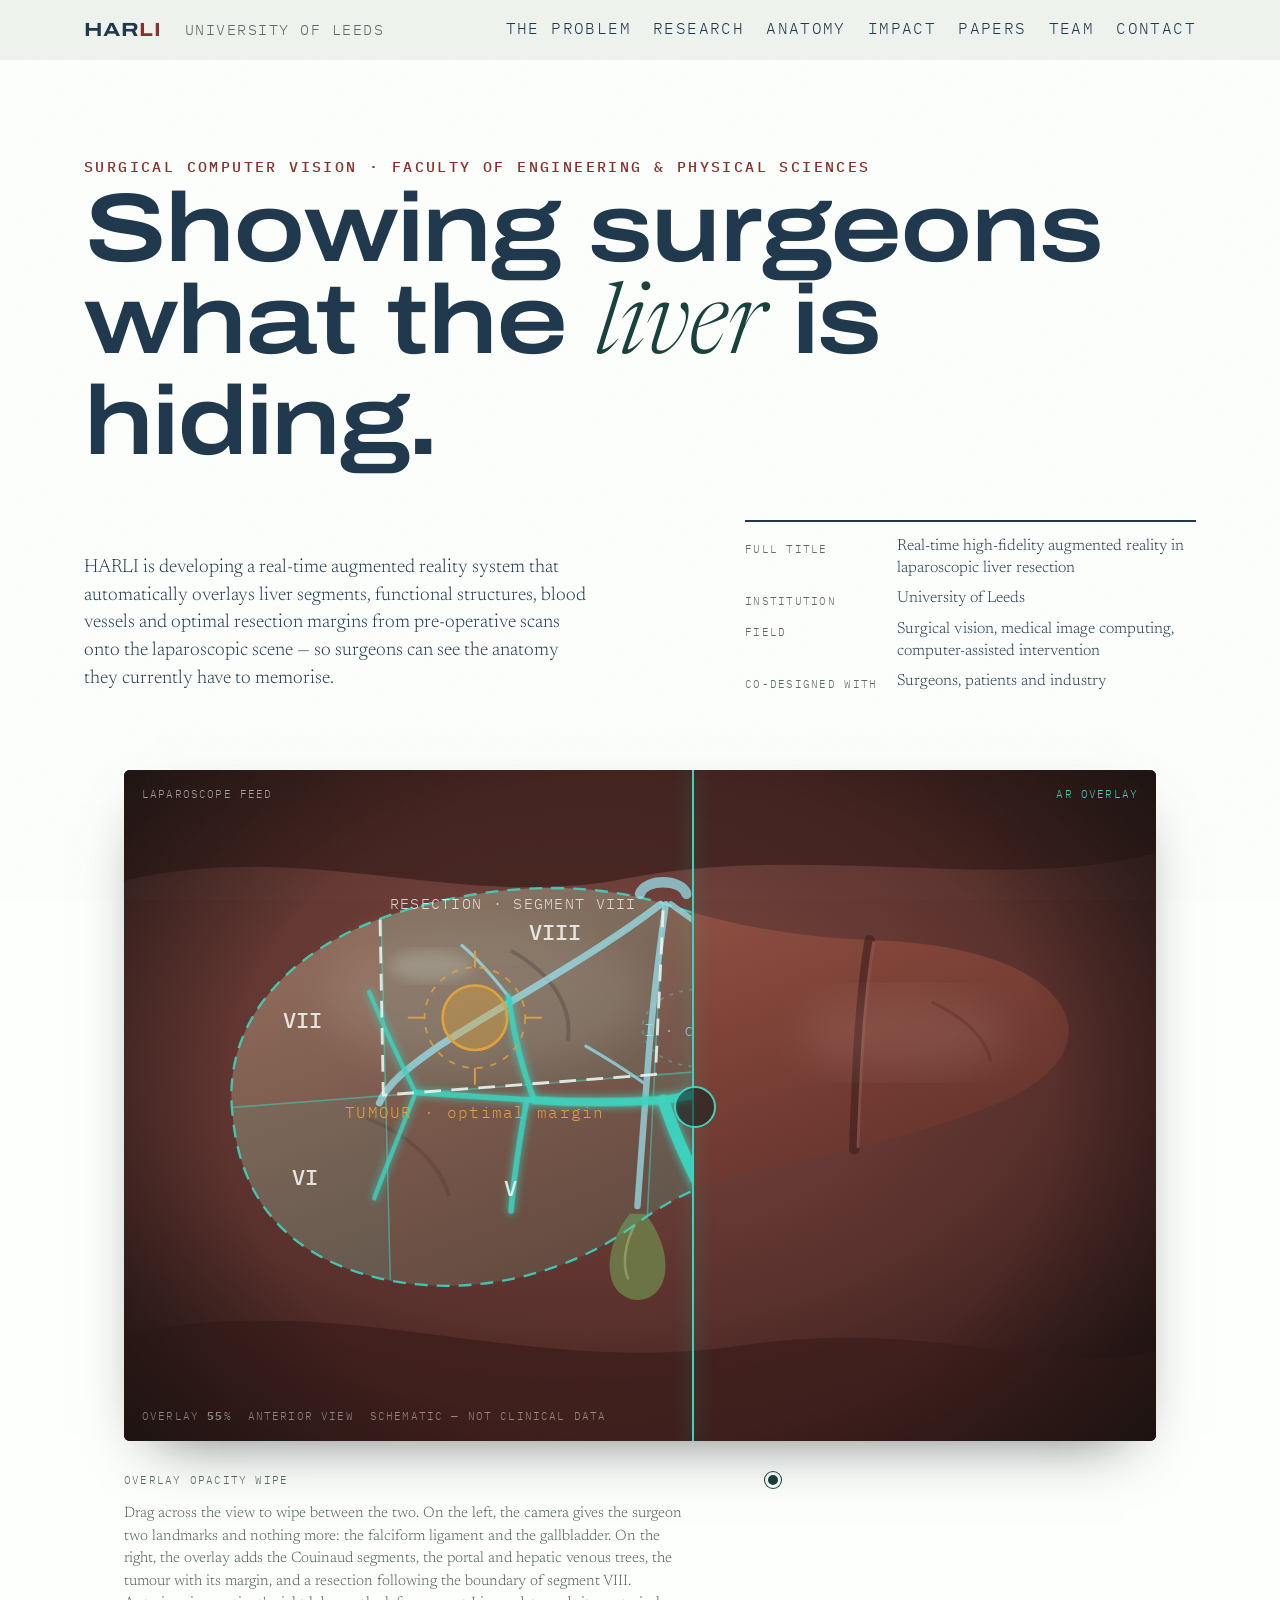
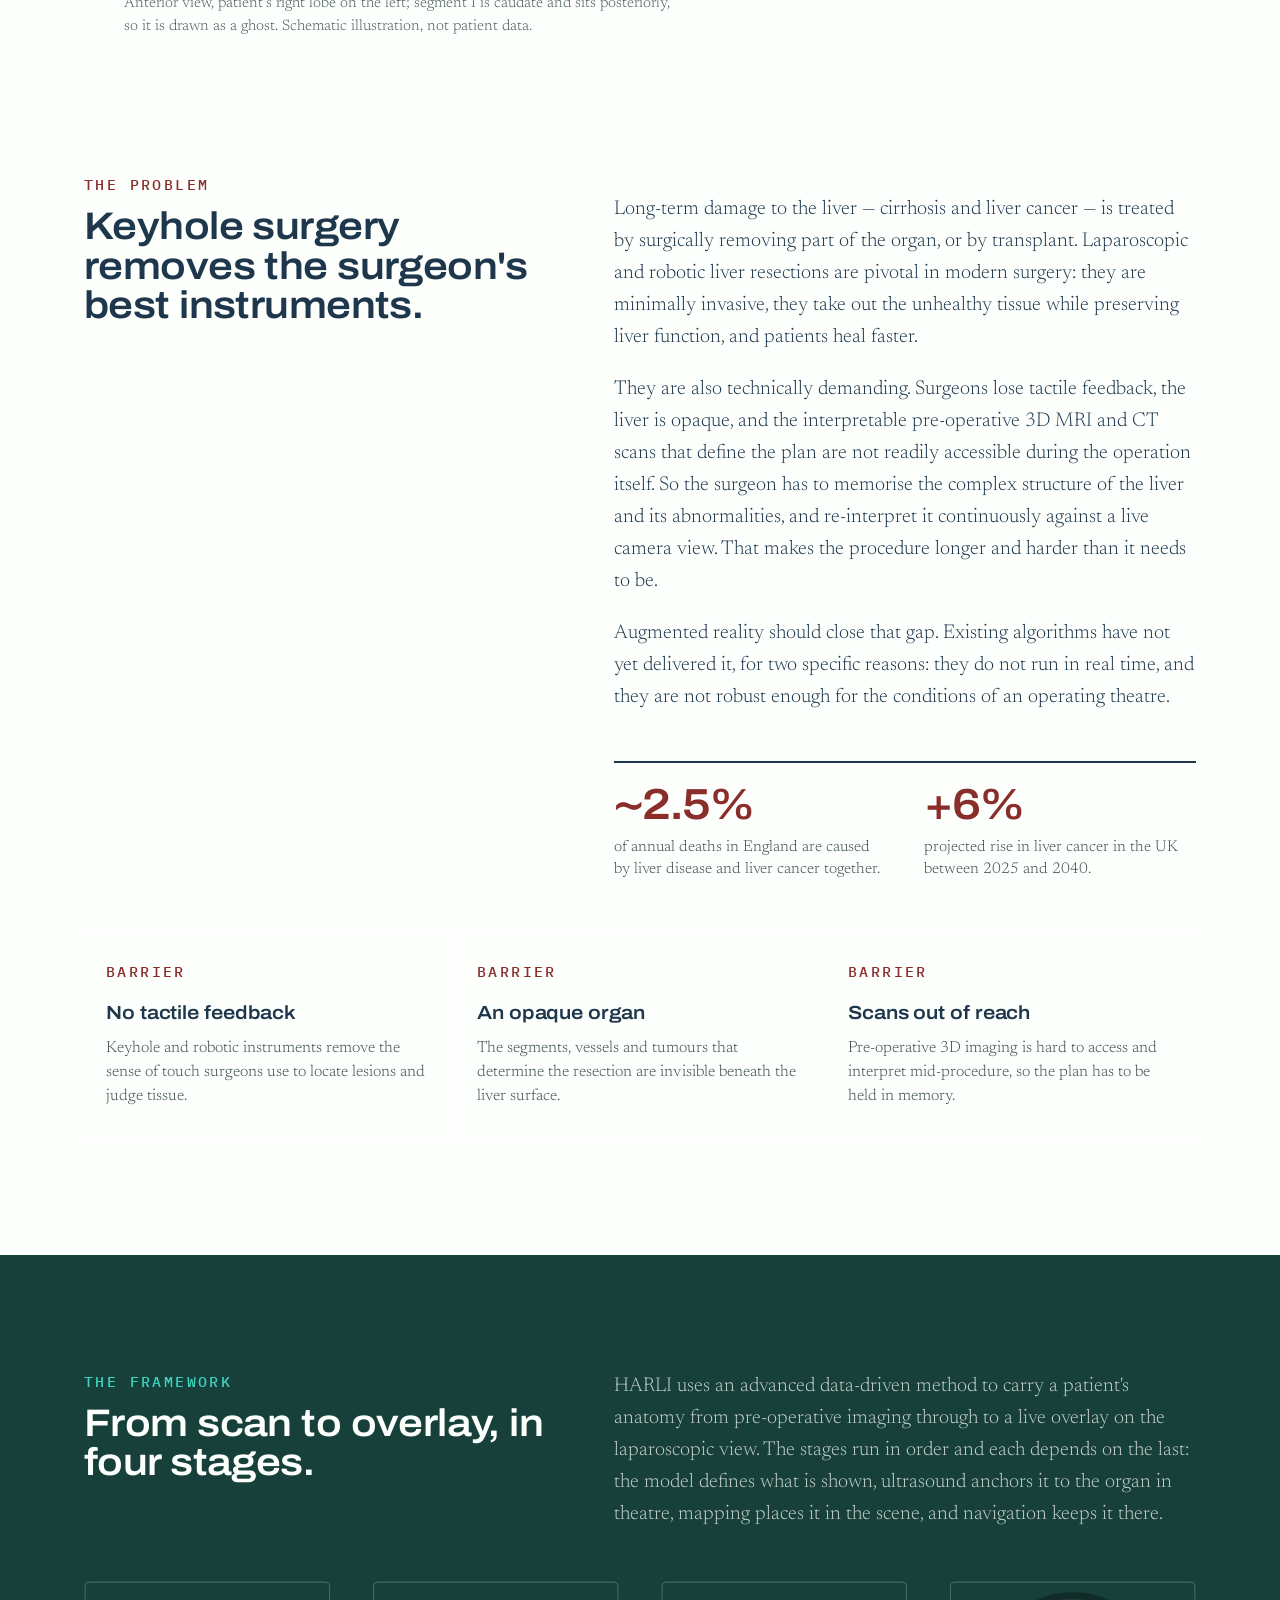
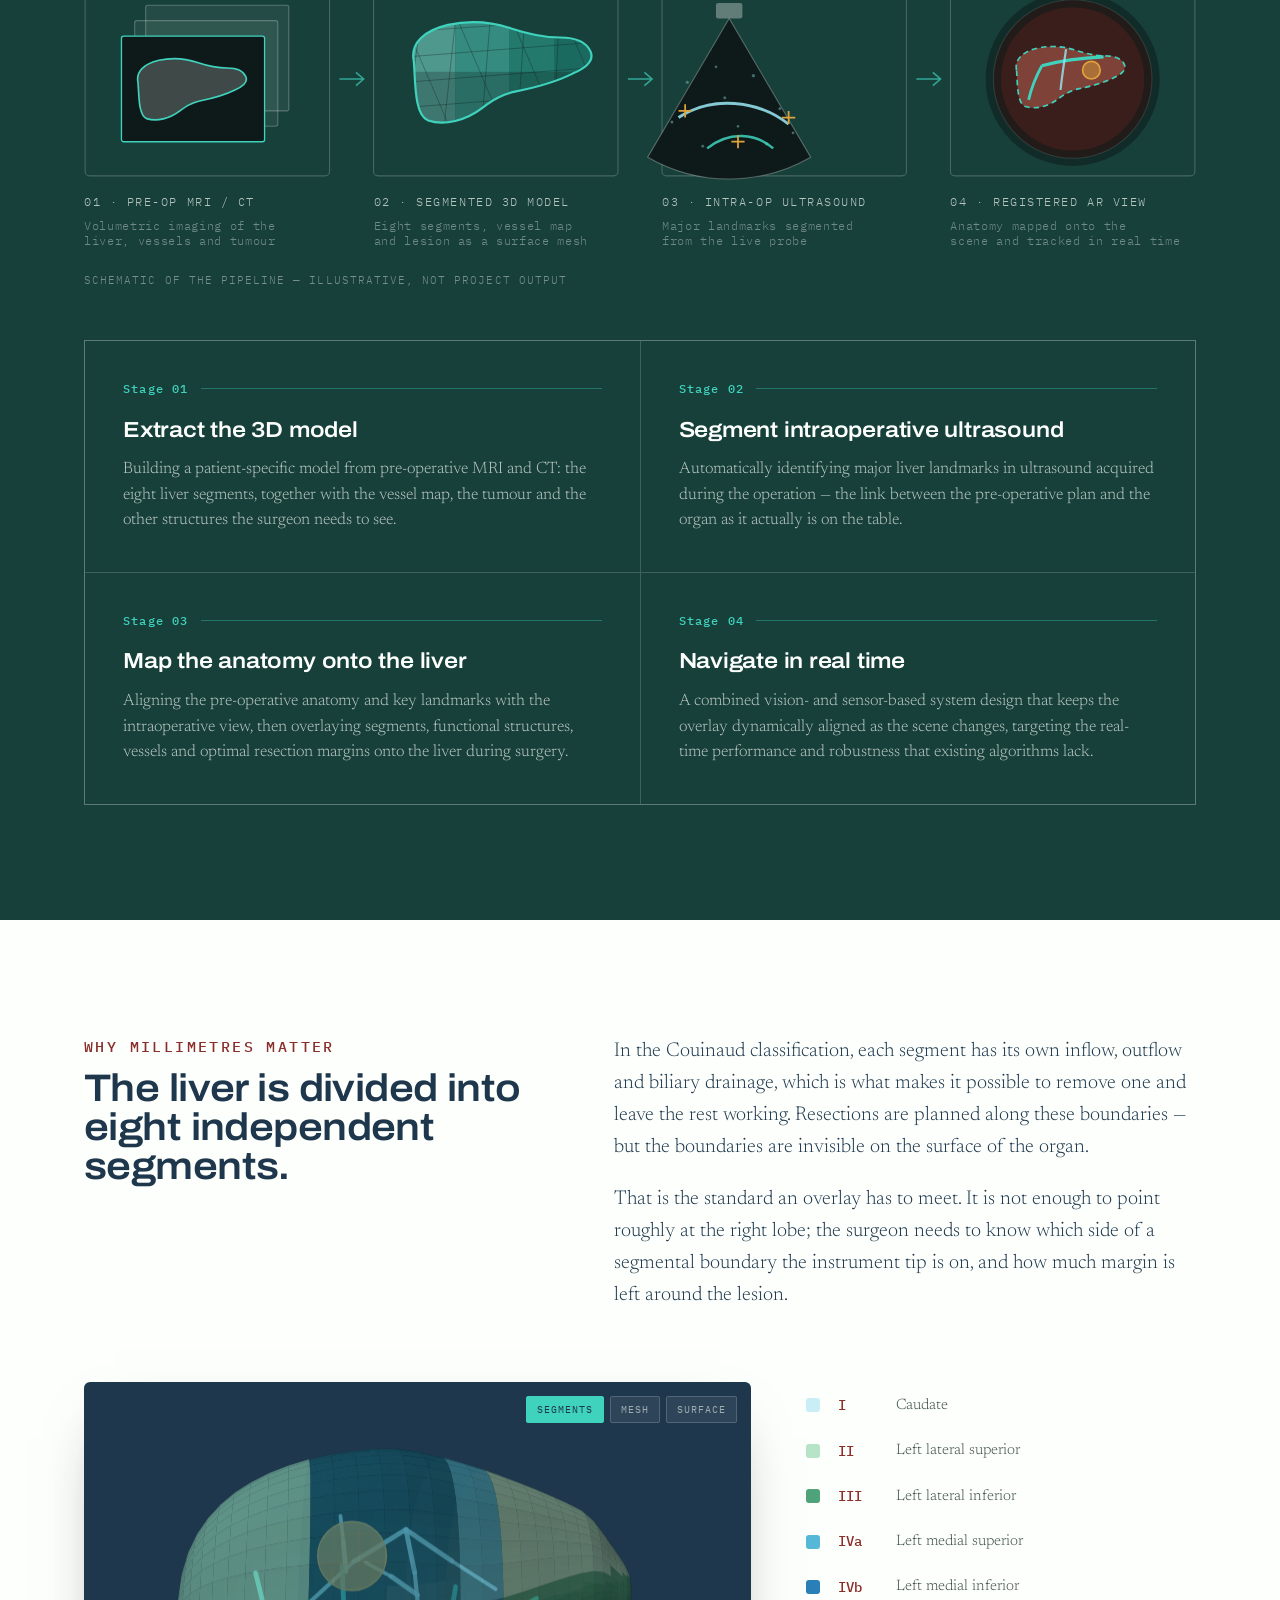
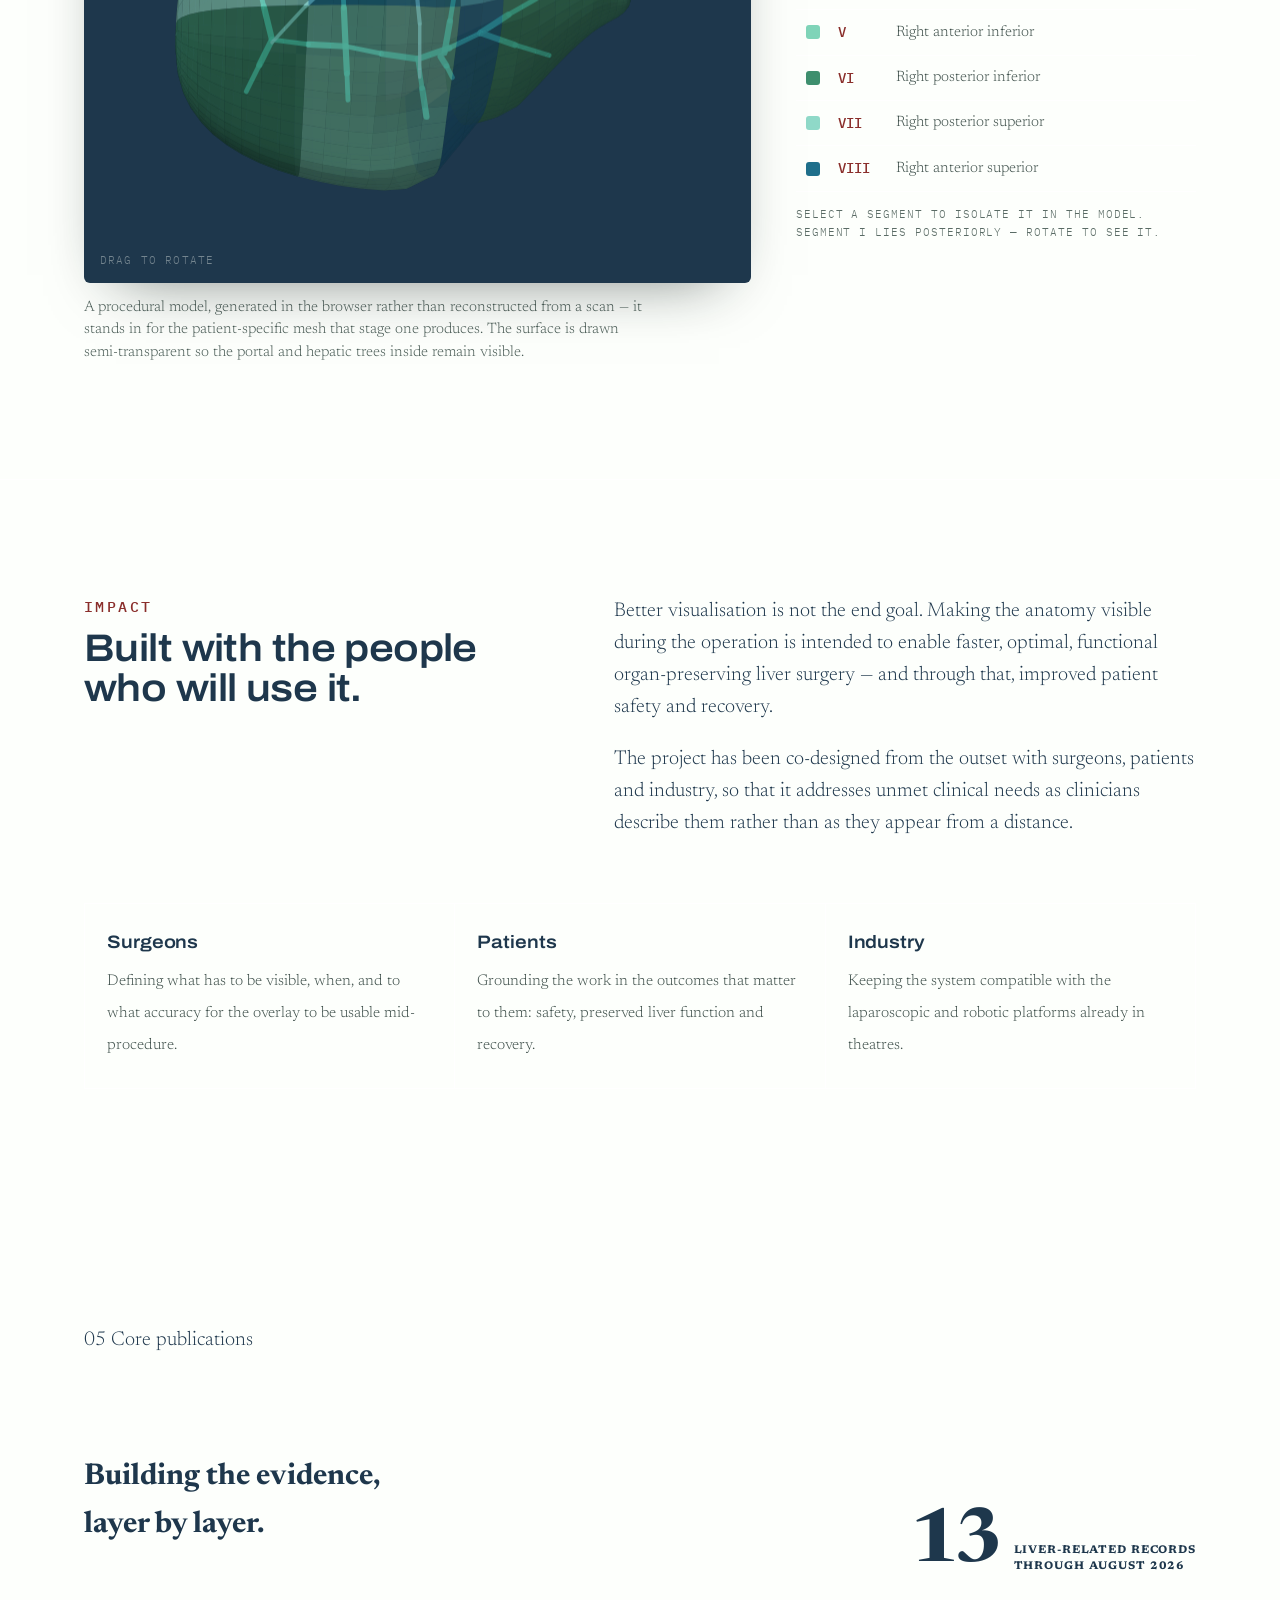
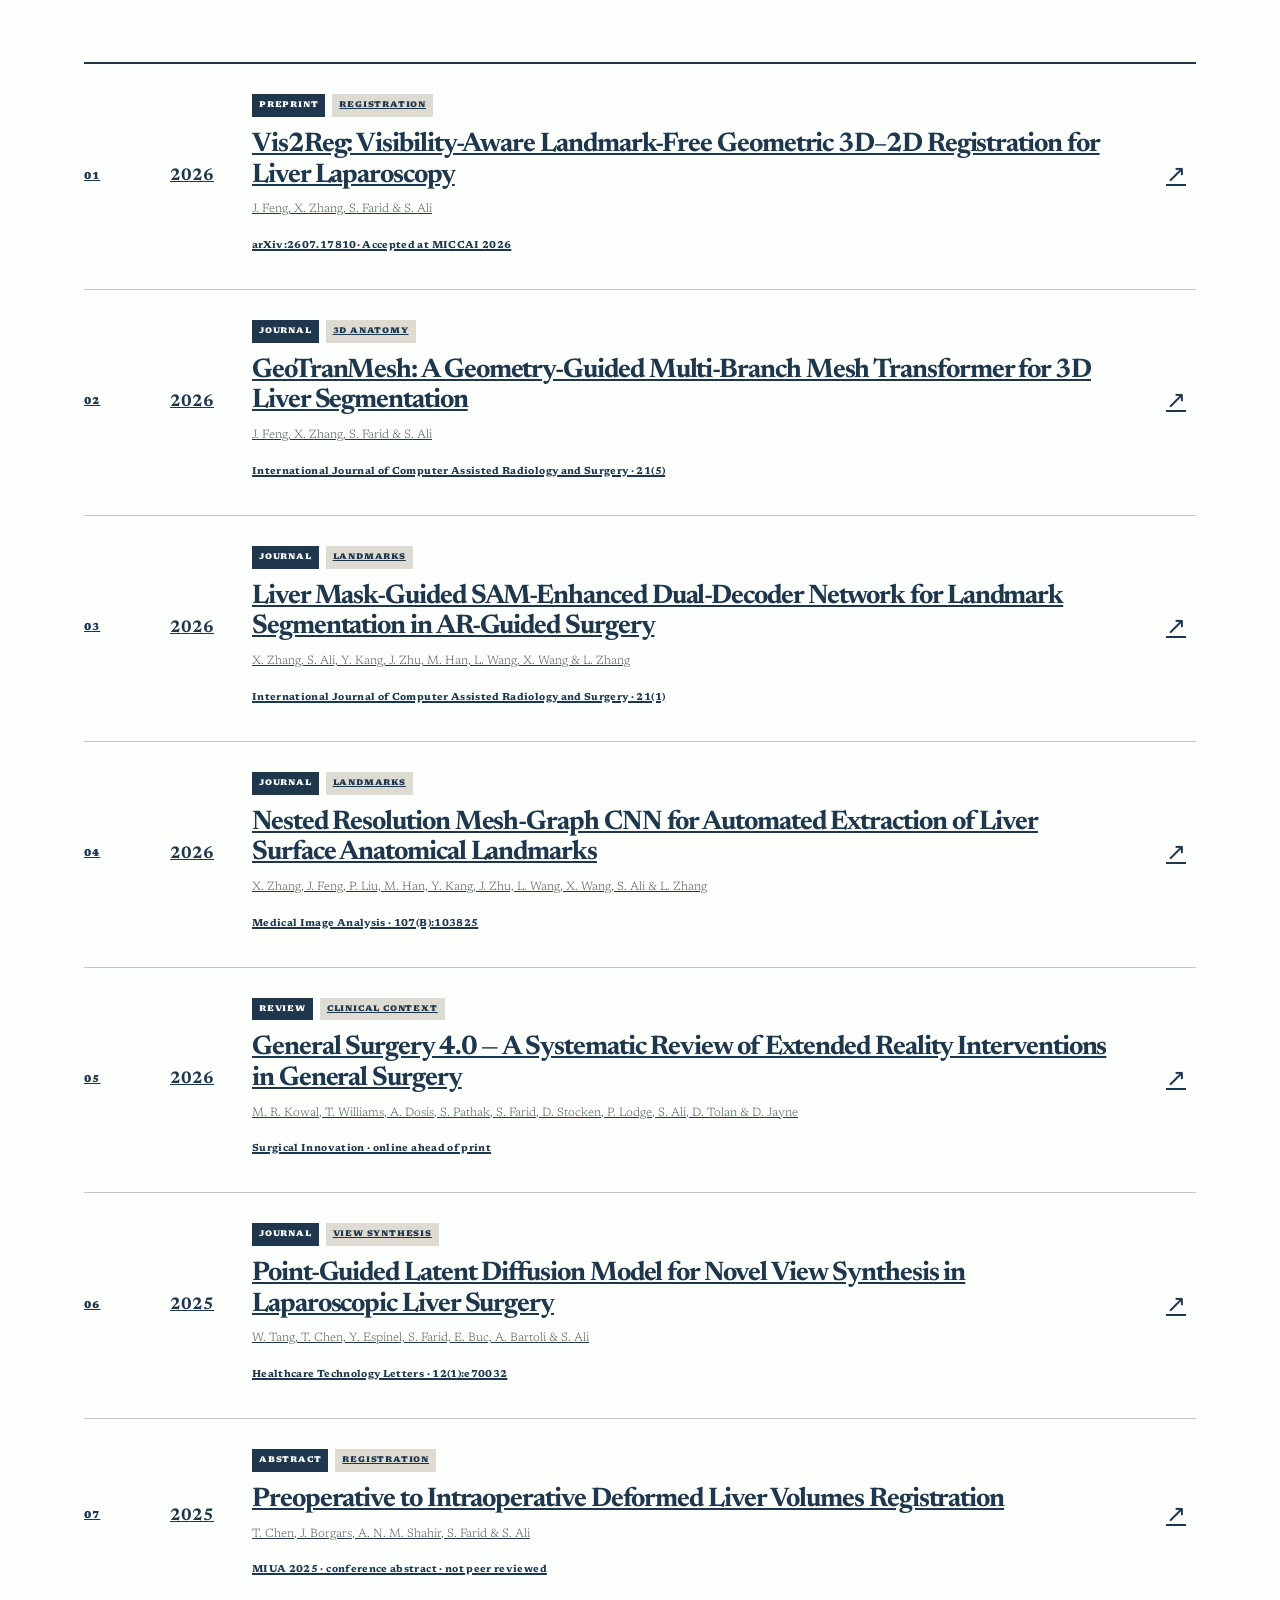
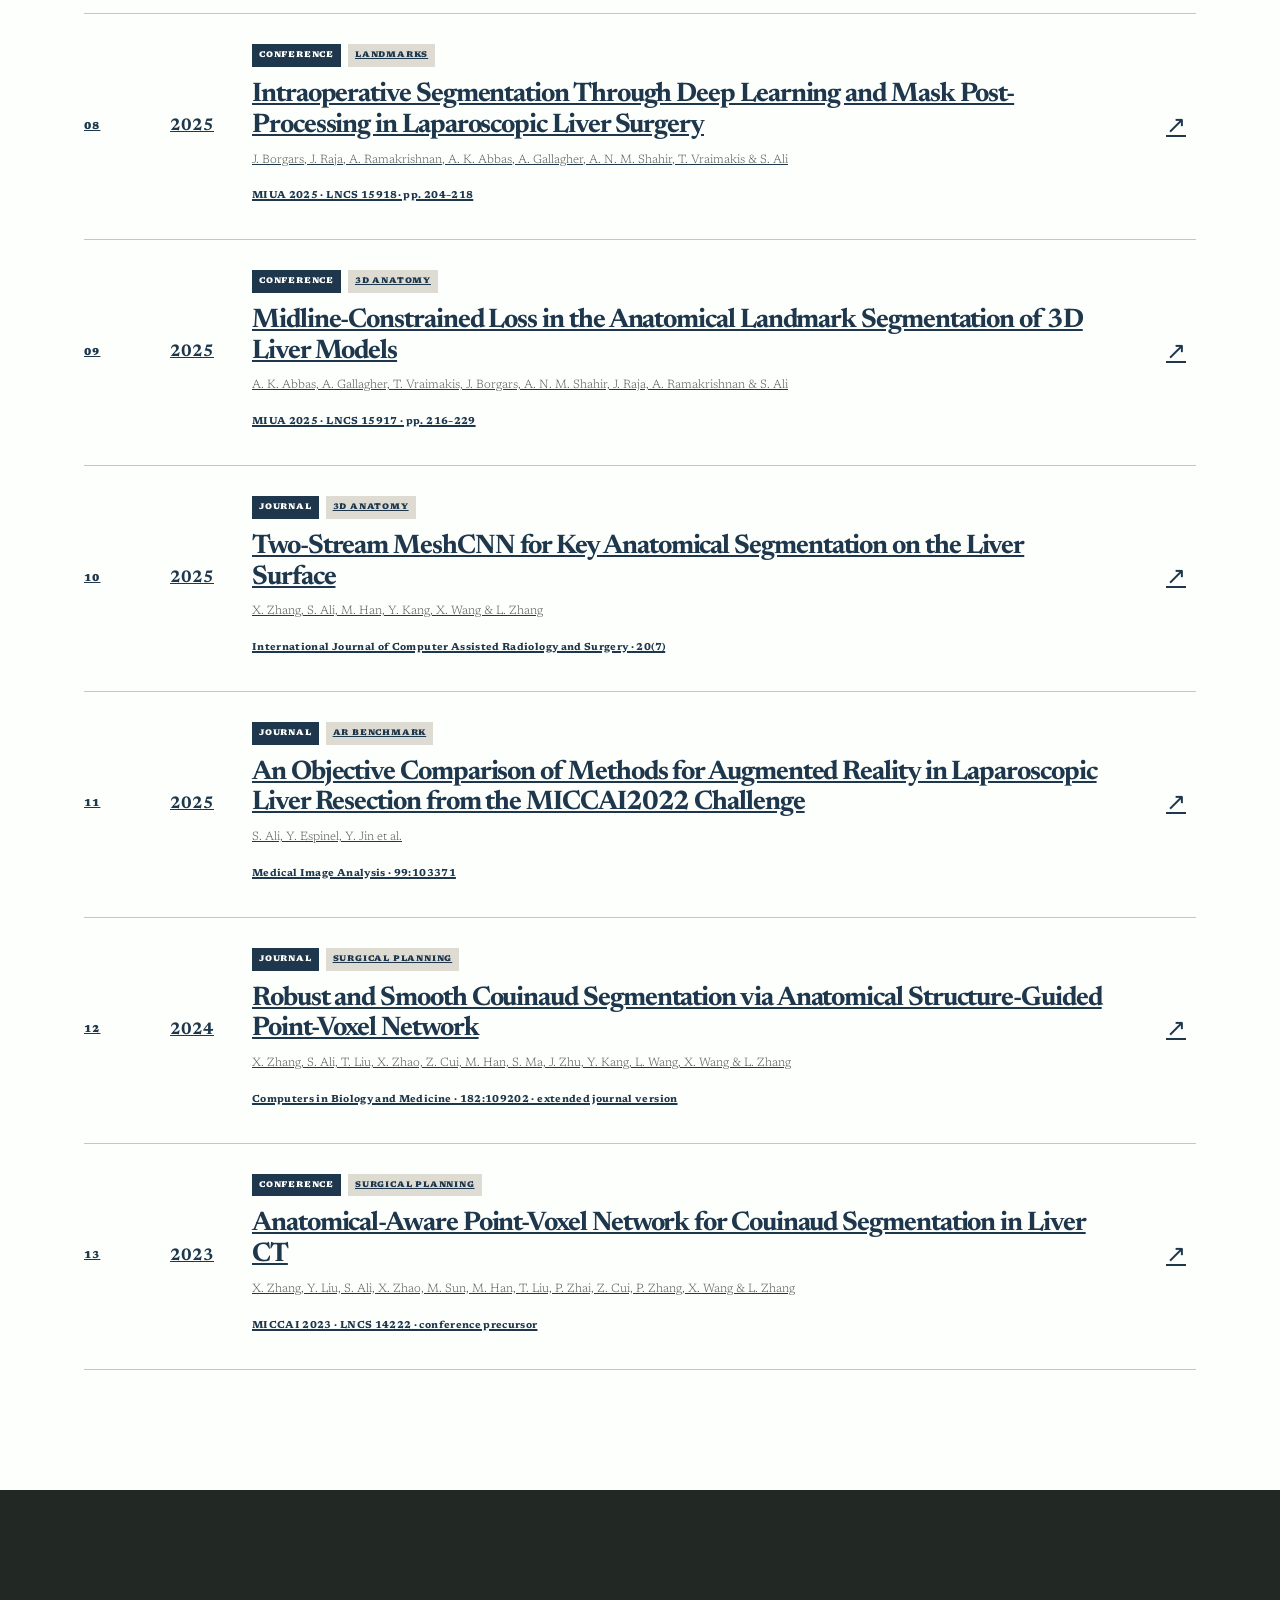
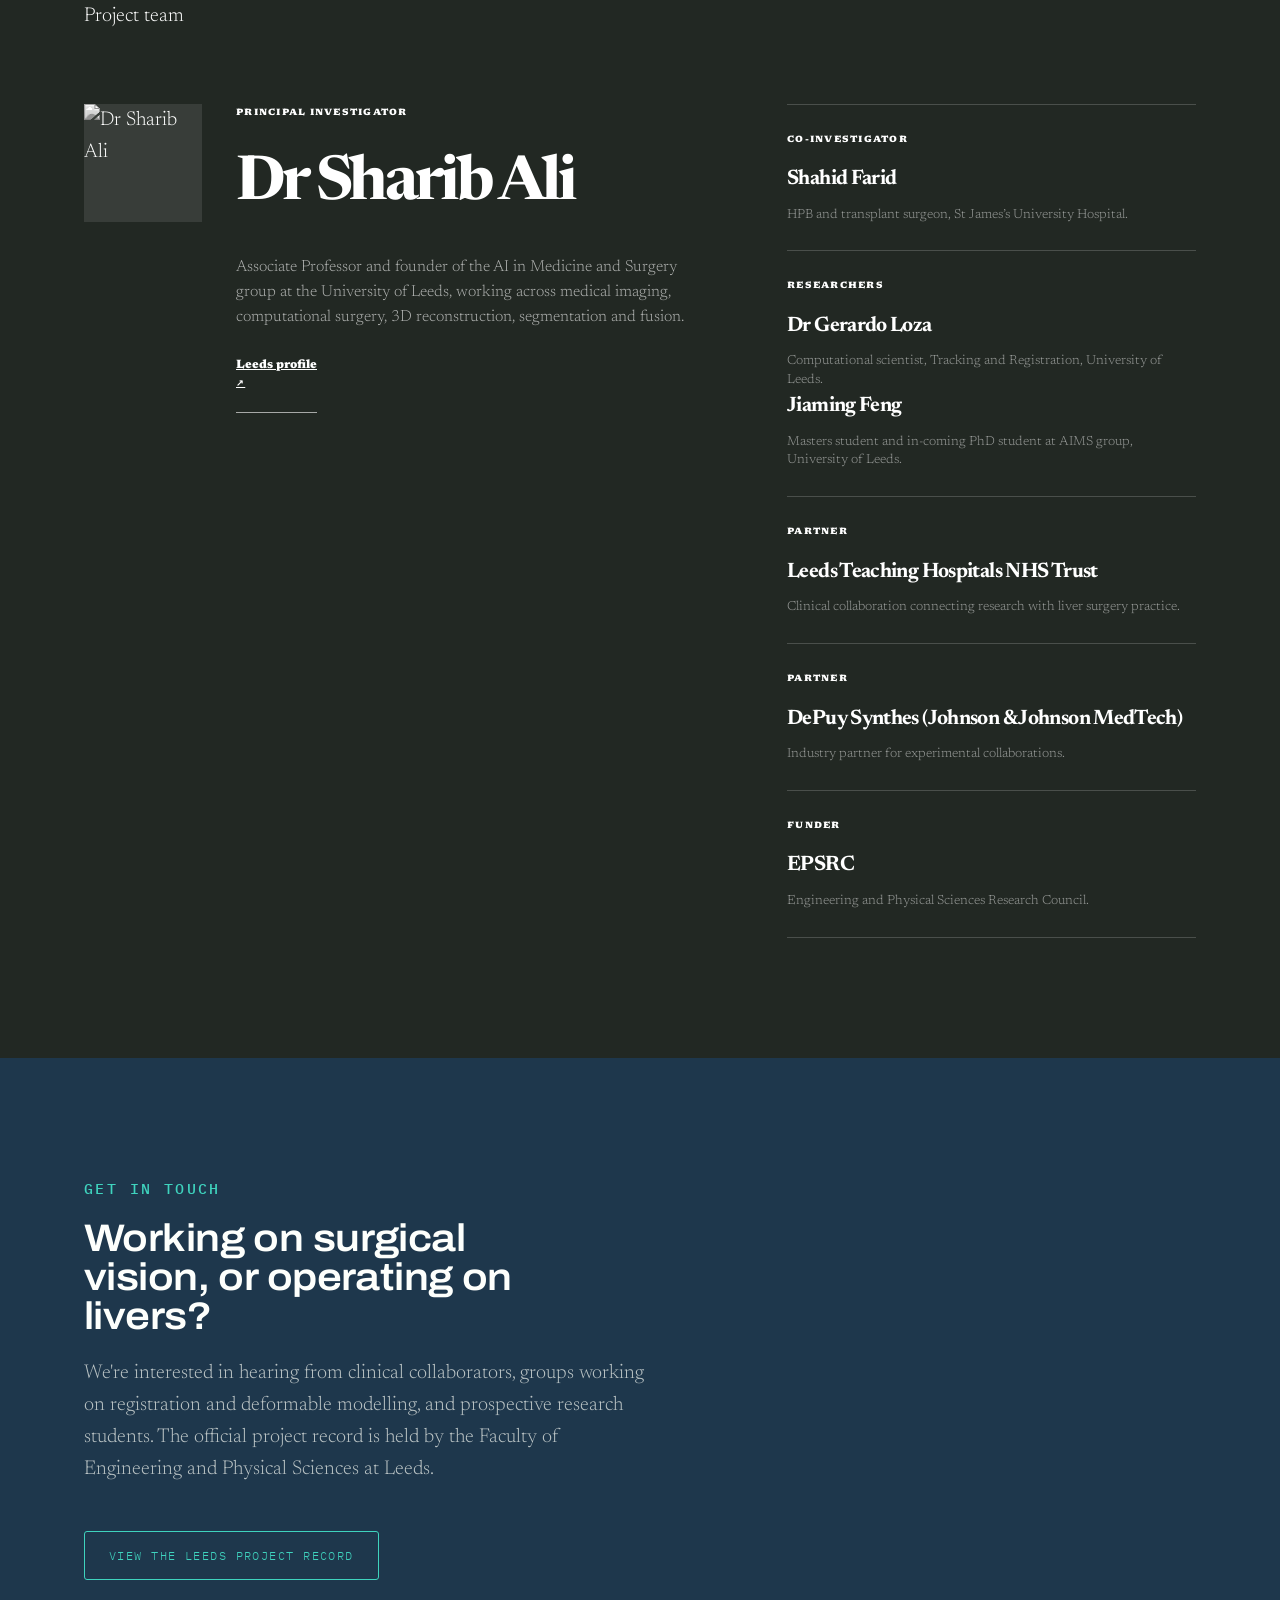
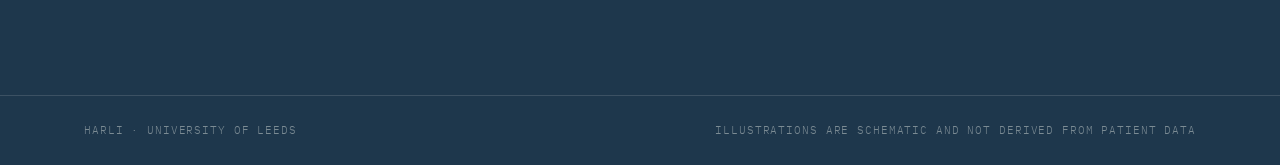
==== commit e0cbdd79: "add pubs and team" ====
--- a/index.html
+++ b/index.html
@@ -7,11 +7,11 @@
 <meta name="description" content="HARLI is a research project at the University of Leeds developing a real-time augmented reality system that overlays liver segments, vessels, tumours and optimal resection margins from pre-operative scans onto the laparoscopic scene.">
 
 <!-- Replace USERNAME and REPO once the site is published -->
-<link rel="canonical" href="https://USERNAME.github.io/REPO/">
+<link rel="canonical" href="https://aimsgroup-Leeds.github.io/HARLI/">
 <meta property="og:type" content="website">
 <meta property="og:title" content="HARLI — Real-time augmented reality in laparoscopic liver resection">
 <meta property="og:description" content="Showing surgeons the liver segments, vessels, tumours and resection margins hidden beneath the surface of the organ.">
-<meta property="og:url" content="https://USERNAME.github.io/REPO/">
+<meta property="og:url" content="https://aimsgroup-Leeds.github.io/HARLI/">
 <meta name="twitter:card" content="summary_large_image">
 <meta name="theme-color" content="#17403B">
 <link rel="icon" href="data:image/svg+xml,<svg xmlns='http://www.w3.org/2000/svg' viewBox='0 0 32 32'><rect width='32' height='32' rx='7' fill='%2317403B'/><circle cx='16' cy='16' r='8' fill='none' stroke='%233FD3BE' stroke-width='2.4'/><circle cx='16' cy='16' r='2.6' fill='%238A2E2B'/></svg>">
@@ -26,15 +26,15 @@
    subject already owns. Hepatic oxblood is the single accent.
    ============================================================ */
 :root{
-  --ink:        #1e4b4c;
+  --ink:        #1e374c;
   --drape:      #17403B;
   --drape-lift: #1e5843;
   --paper:      #fdfffc;
   --paper-warm: #fafff9;
-  --rule:       #C3CFC7;
+  --rule:       #ffffff;
   --oxblood:    #8A2E2B;
   --overlay:    #3FD3BE;   /* AR render tint, used only inside the viewport */
-  --amber:      #E0A33C;
+  --amber:      #3c88e0;
 
   --f-display: 'Archivo', 'Helvetica Neue', Arial, sans-serif;
   --f-body:    'Newsreader', Georgia, 'Times New Roman', serif;
@@ -64,7 +64,7 @@
 /* ---------- shared type ---------- */
 .eyebrow{
   font-family:var(--f-mono);
-  font-size:11px;
+  font-size:15px;
   letter-spacing:.16em;
   text-transform:uppercase;
   font-weight:500;
@@ -102,12 +102,12 @@
 }
 .mark span{color:var(--oxblood)}
 .mast-sub{
-  font-family:var(--f-mono);font-size:11px;letter-spacing:.1em;
+  font-family:var(--f-mono);font-size:15px;letter-spacing:.1em;
   text-transform:uppercase;color:#5A6B65;margin-right:auto;
 }
 .mast-nav{display:flex;gap:22px}
 .mast-nav a{
-  font-family:var(--f-mono);font-size:11.5px;letter-spacing:.09em;
+  font-family:var(--f-mono);font-size:15.5px;letter-spacing:.09em;
   text-transform:uppercase;text-decoration:none;padding-bottom:2px;
   border-bottom:1px solid transparent;
 }
@@ -1084,6 +1084,7 @@
   <!-- ============ PUBLICATIONS ============ -->
 
 <section class="publications section-shell" id="publications">
+   <div class="wrap">
 <div class="section-kicker">
 <span>05</span> Core publications</div>
 <div class="publications-heading">
@@ -1303,7 +1304,8 @@
 <span class="pub-arrow" aria-hidden="true">↗</span>
 </a>
 </div>
-<p class="bibliography-note">Journal and conference versions are deduplicated. The 2025 MIUA abstract is explicitly labelled non-peer-reviewed; Vis2Reg is listed as a preprint. The 2023 Couinaud paper and its extended 2024 journal version are retained as distinct records.</p>
+</div>
+<!-- <p class="bibliography-note">Journal and conference versions are deduplicated. The 2025 MIUA abstract is explicitly labelled non-peer-reviewed; Vis2Reg is listed as a preprint. The 2023 Couinaud paper and its extended 2024 journal version are retained as distinct records.</p> -->
 </section>
   <!--
     Each entry below is a template. Fill in the real title, author list, venue and
@@ -1346,7 +1348,9 @@
   </section> -->
 
   <!-- ============ TEAM / DETAILS ============ -->
+
 <section class="team", section id="team">
+  <div class="wrap">
 <div class="section-shell">
 <div class="section-kicker light">
 <span></span> Project team</div>
@@ -1354,7 +1358,7 @@
 <article class="lead-profile">
 <img src="https://eps.leeds.ac.uk/images/resized/100x100-0-0-1-80-14012025JSP_UL_0861__2__4.jpg" alt="Dr Sharib Ali"/>
 <div>
-<span>Primary investigator</span>
+<span>Principal investigator</span>
 <h2>Dr Sharib Ali</h2>
 <p>Associate Professor and founder of the AI in Medicine and Surgery group at the University of Leeds, working across medical imaging, computational surgery, 3D reconstruction, segmentation and fusion.</p>
 <a href="https://eps.leeds.ac.uk/computing/staff/11465/dr-sharib-ali" target="_blank" rel="noreferrer">Leeds profile <span aria-hidden="true">↗</span>
@@ -1371,6 +1375,8 @@
 <span>Researchers</span>
 <h3>Dr Gerardo Loza</h3>
 <p>Computational scientist, Tracking and Registration, University of Leeds.</p>
+<h3>Jiaming Feng</h3>
+<p>Masters student and in-coming PhD student at AIMS group, University of Leeds.</p>
 </article>
 <article>
 <span>Partner</span>
@@ -1387,6 +1393,7 @@
 <h3>EPSRC</h3>
 <p>Engineering and Physical Sciences Research Council.</p>
 </article>
+</div>
 </div>
 </div>
 </div>
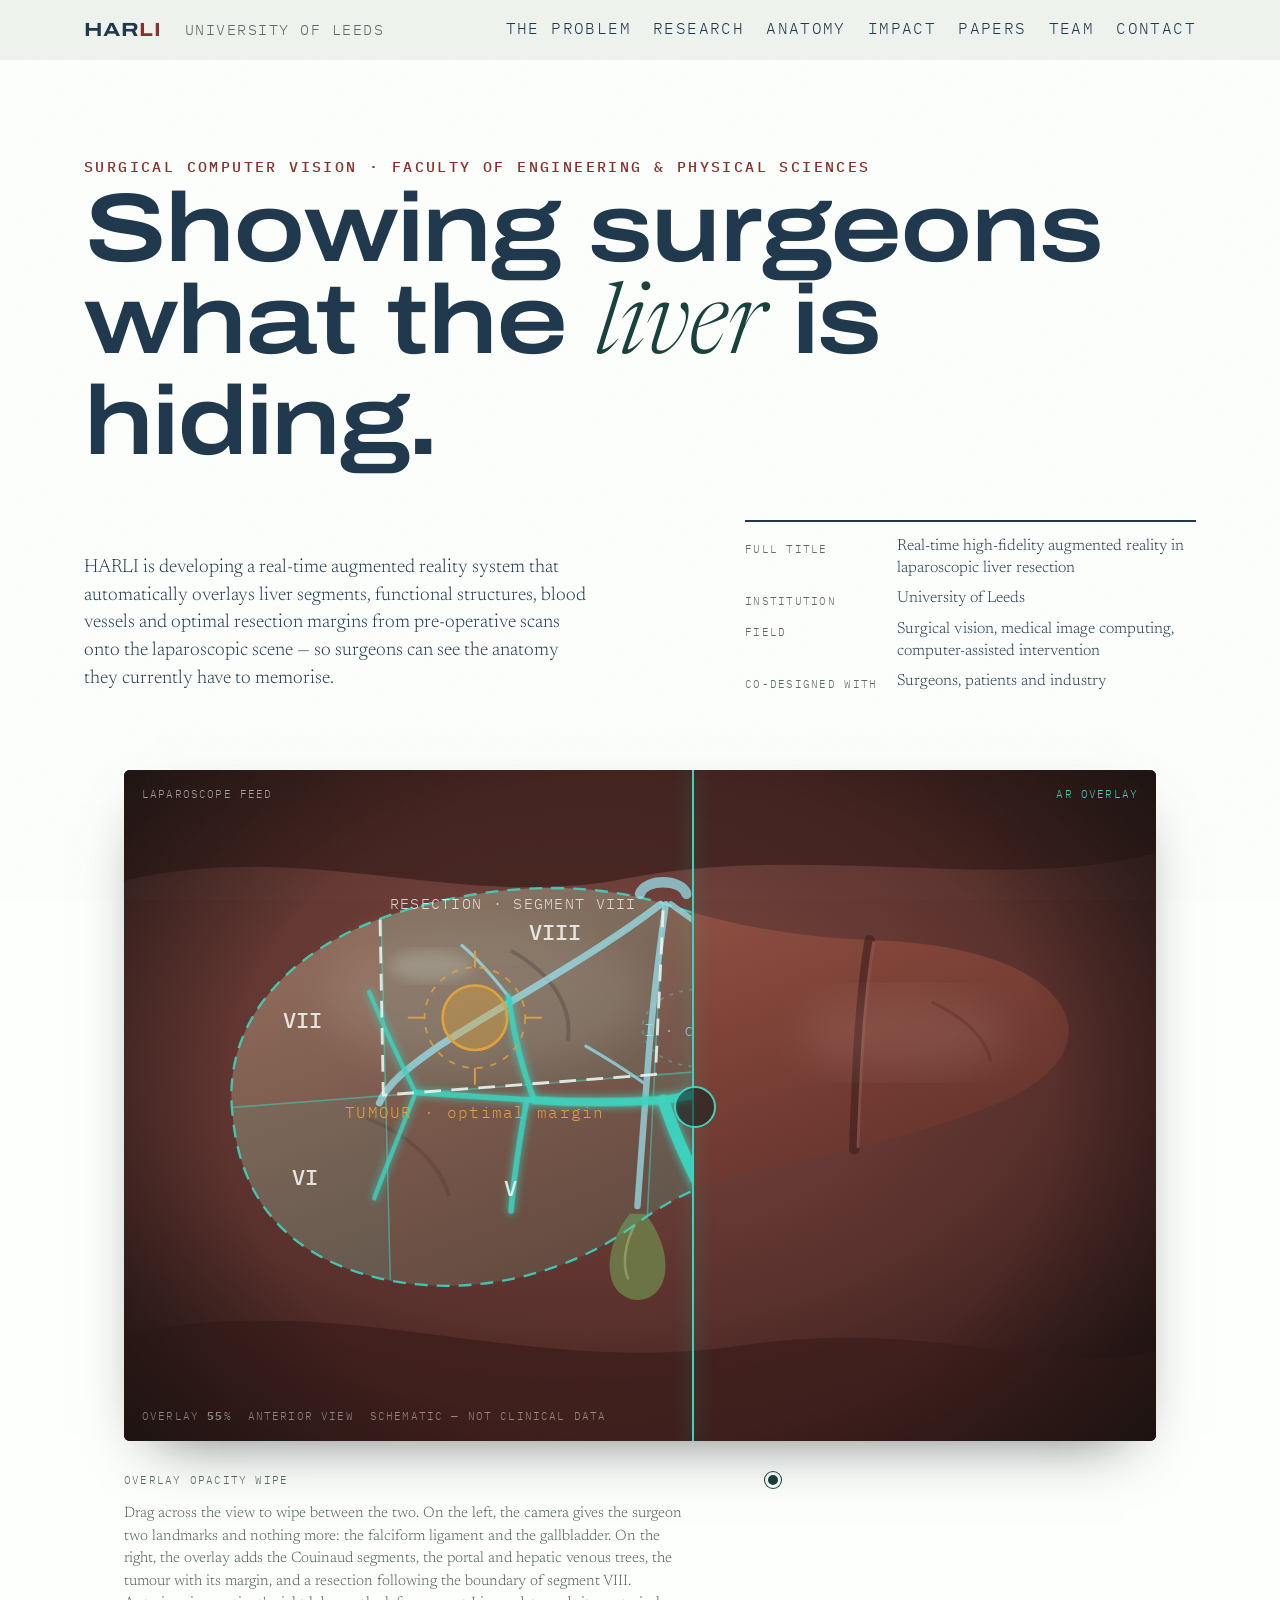
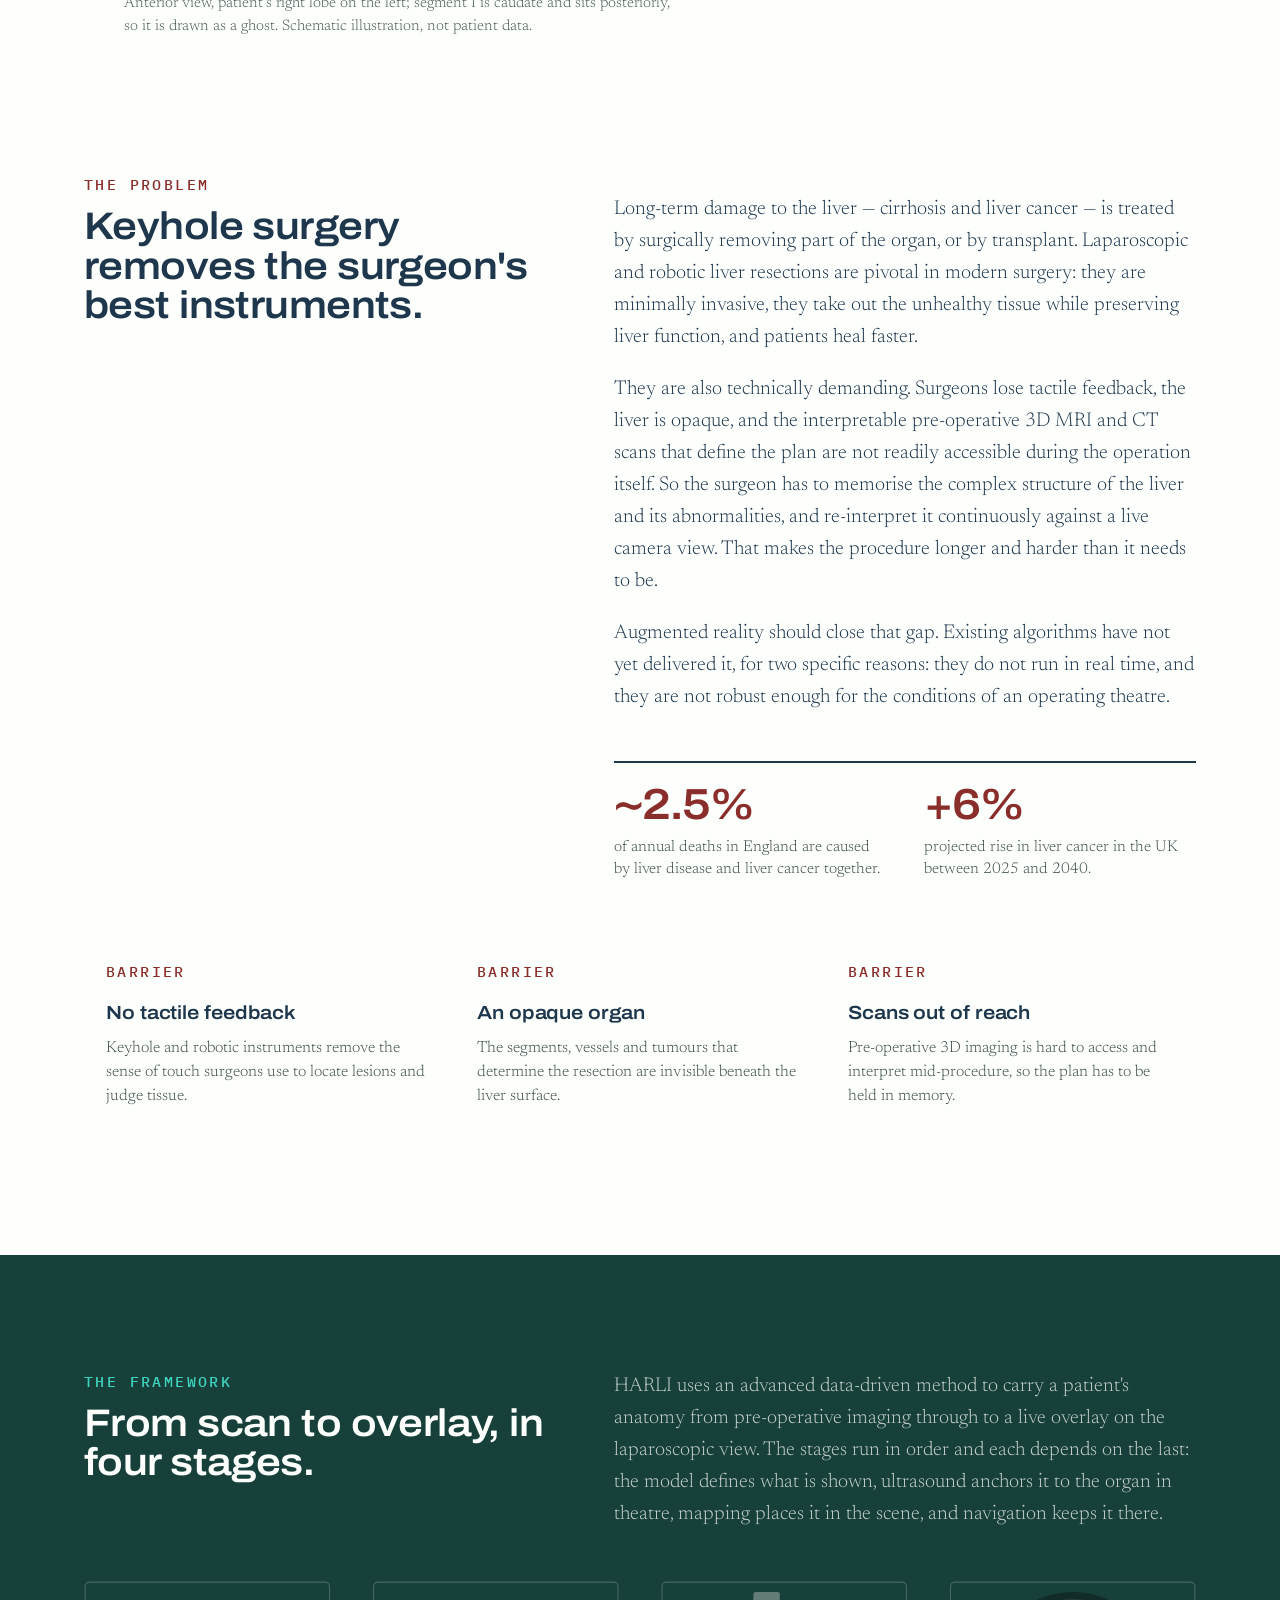
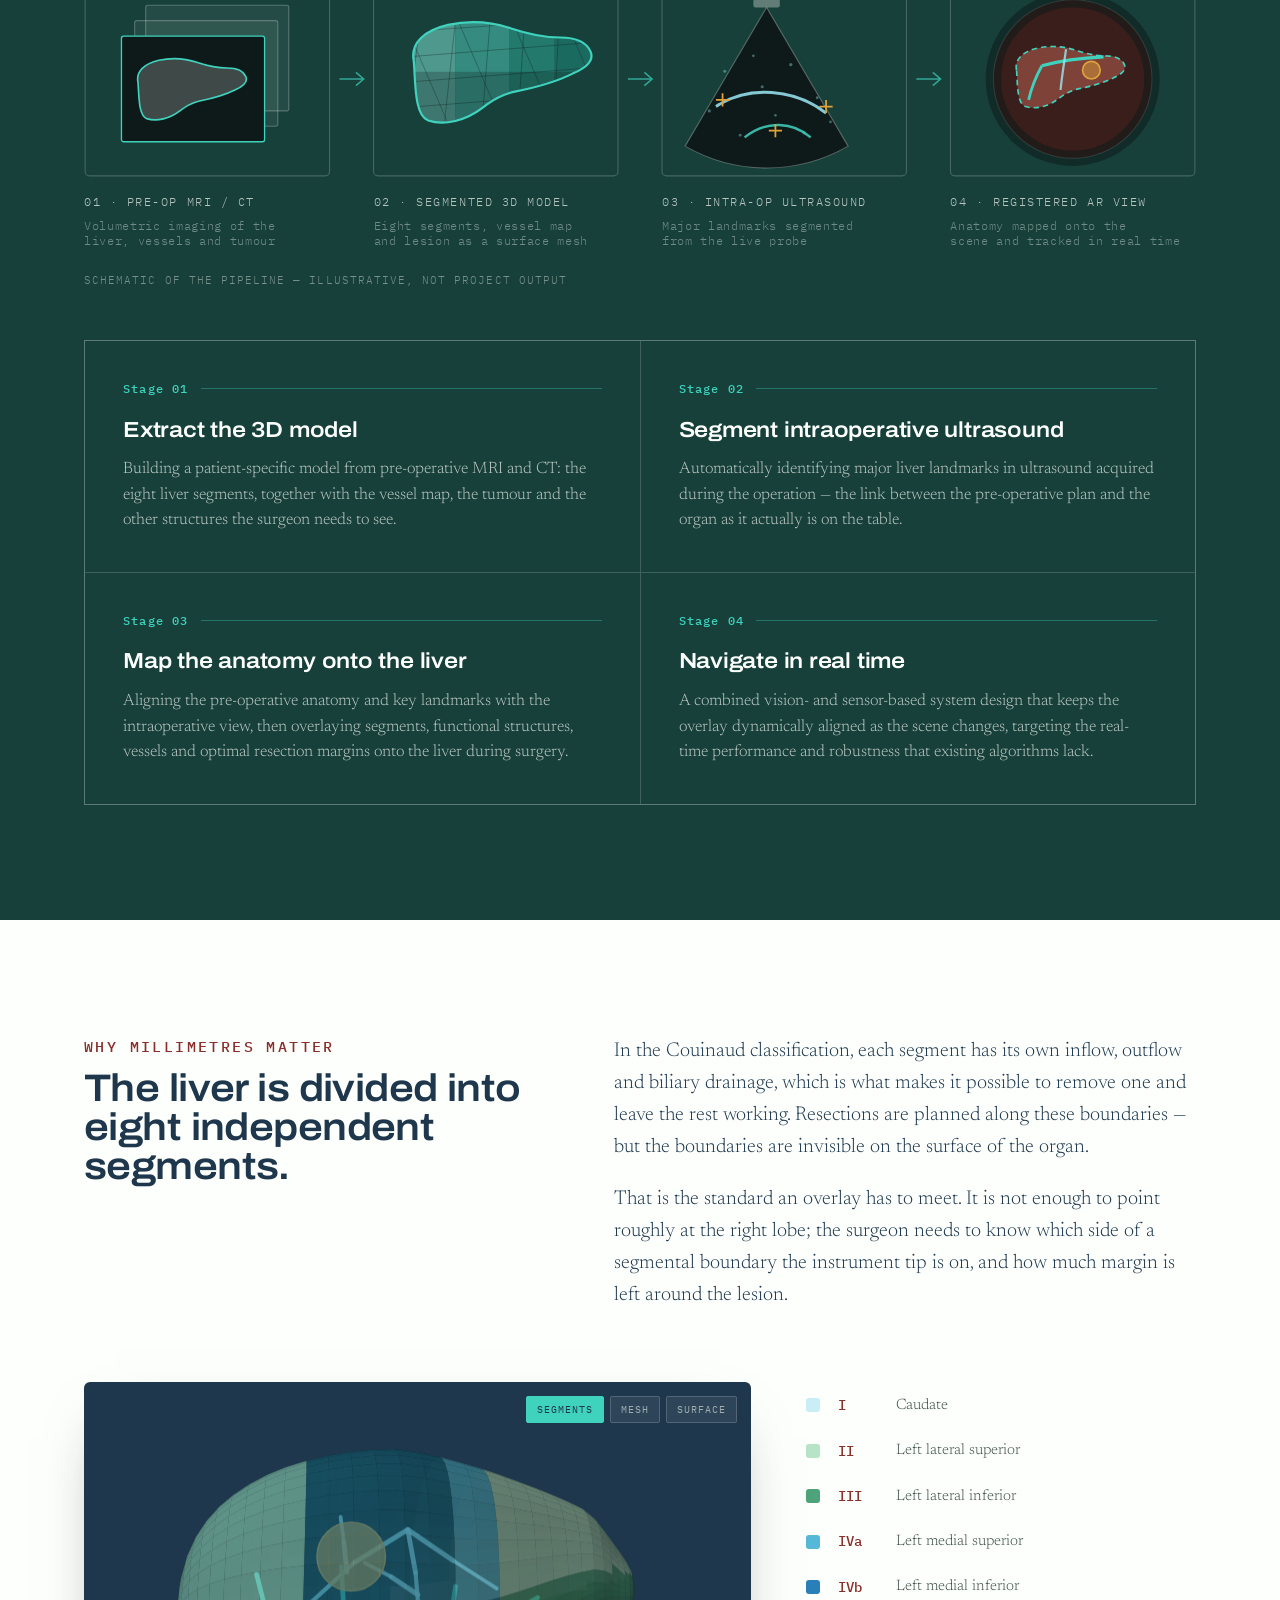
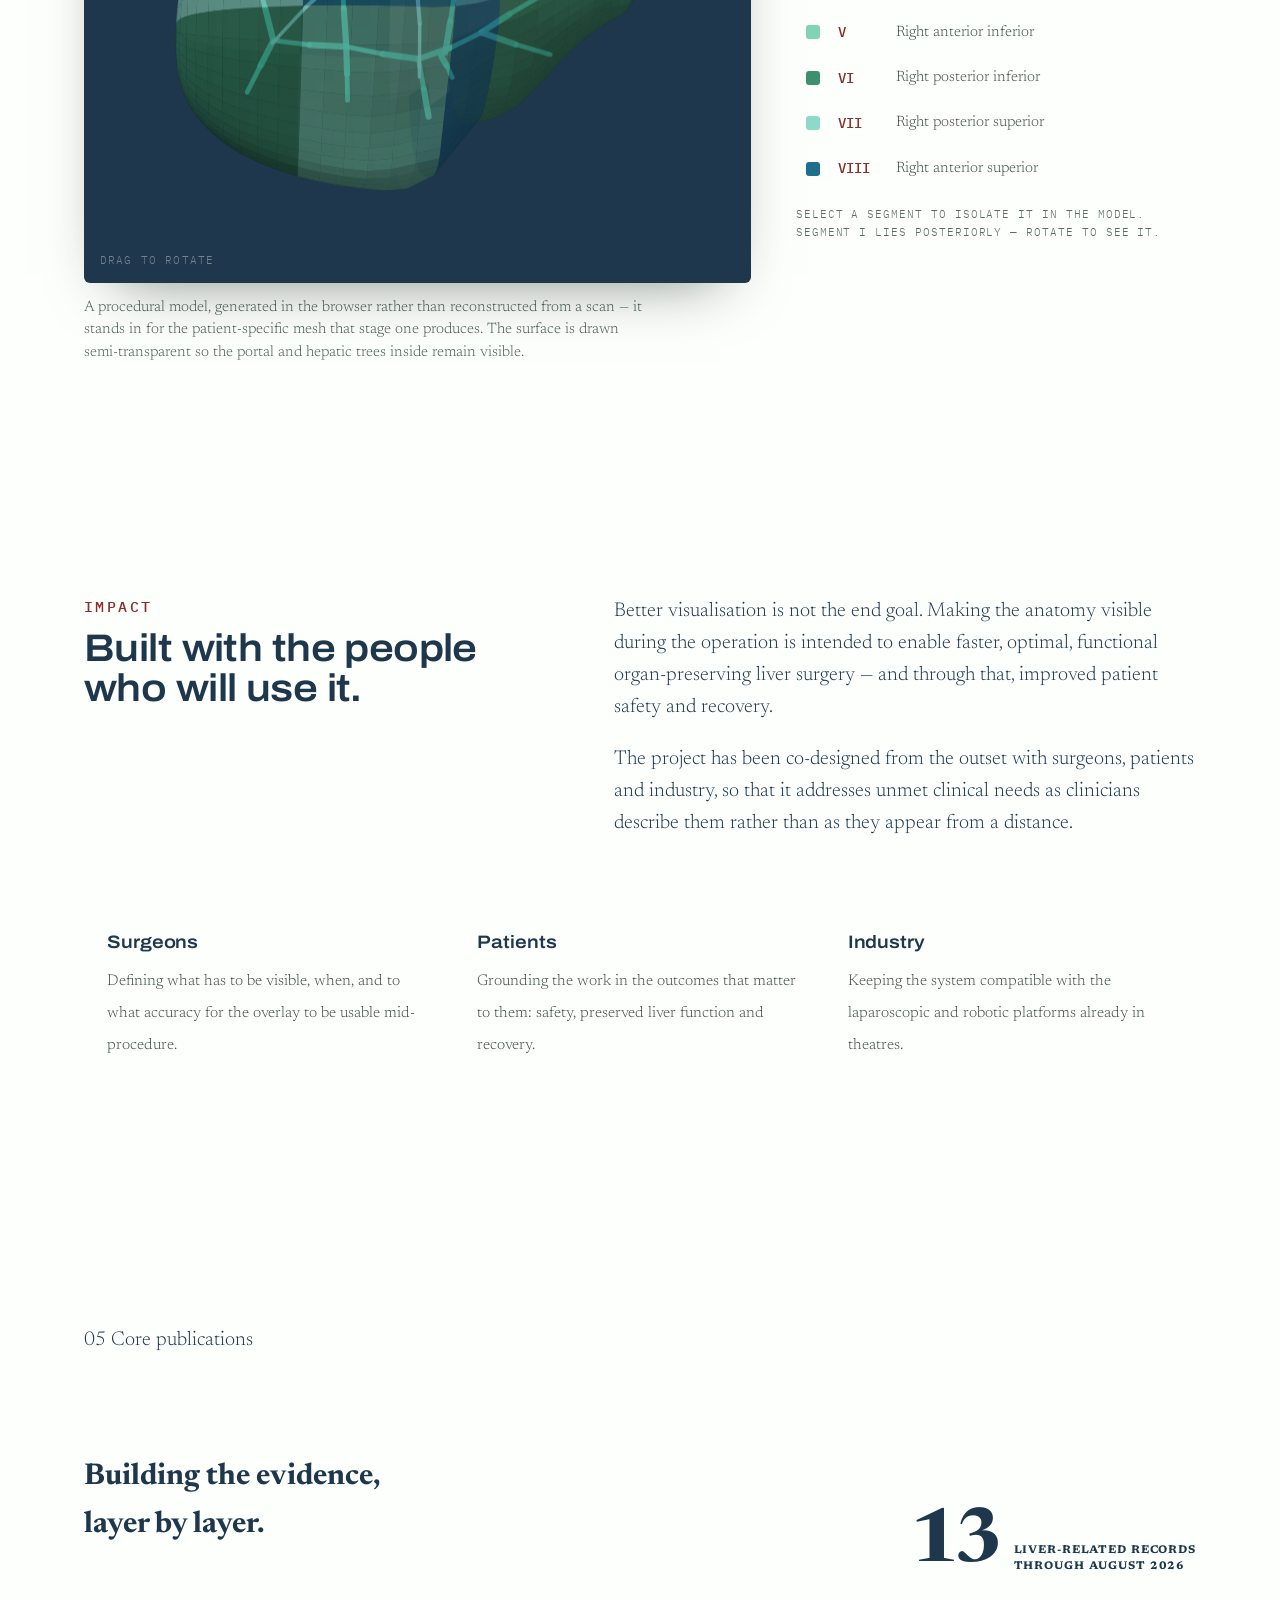
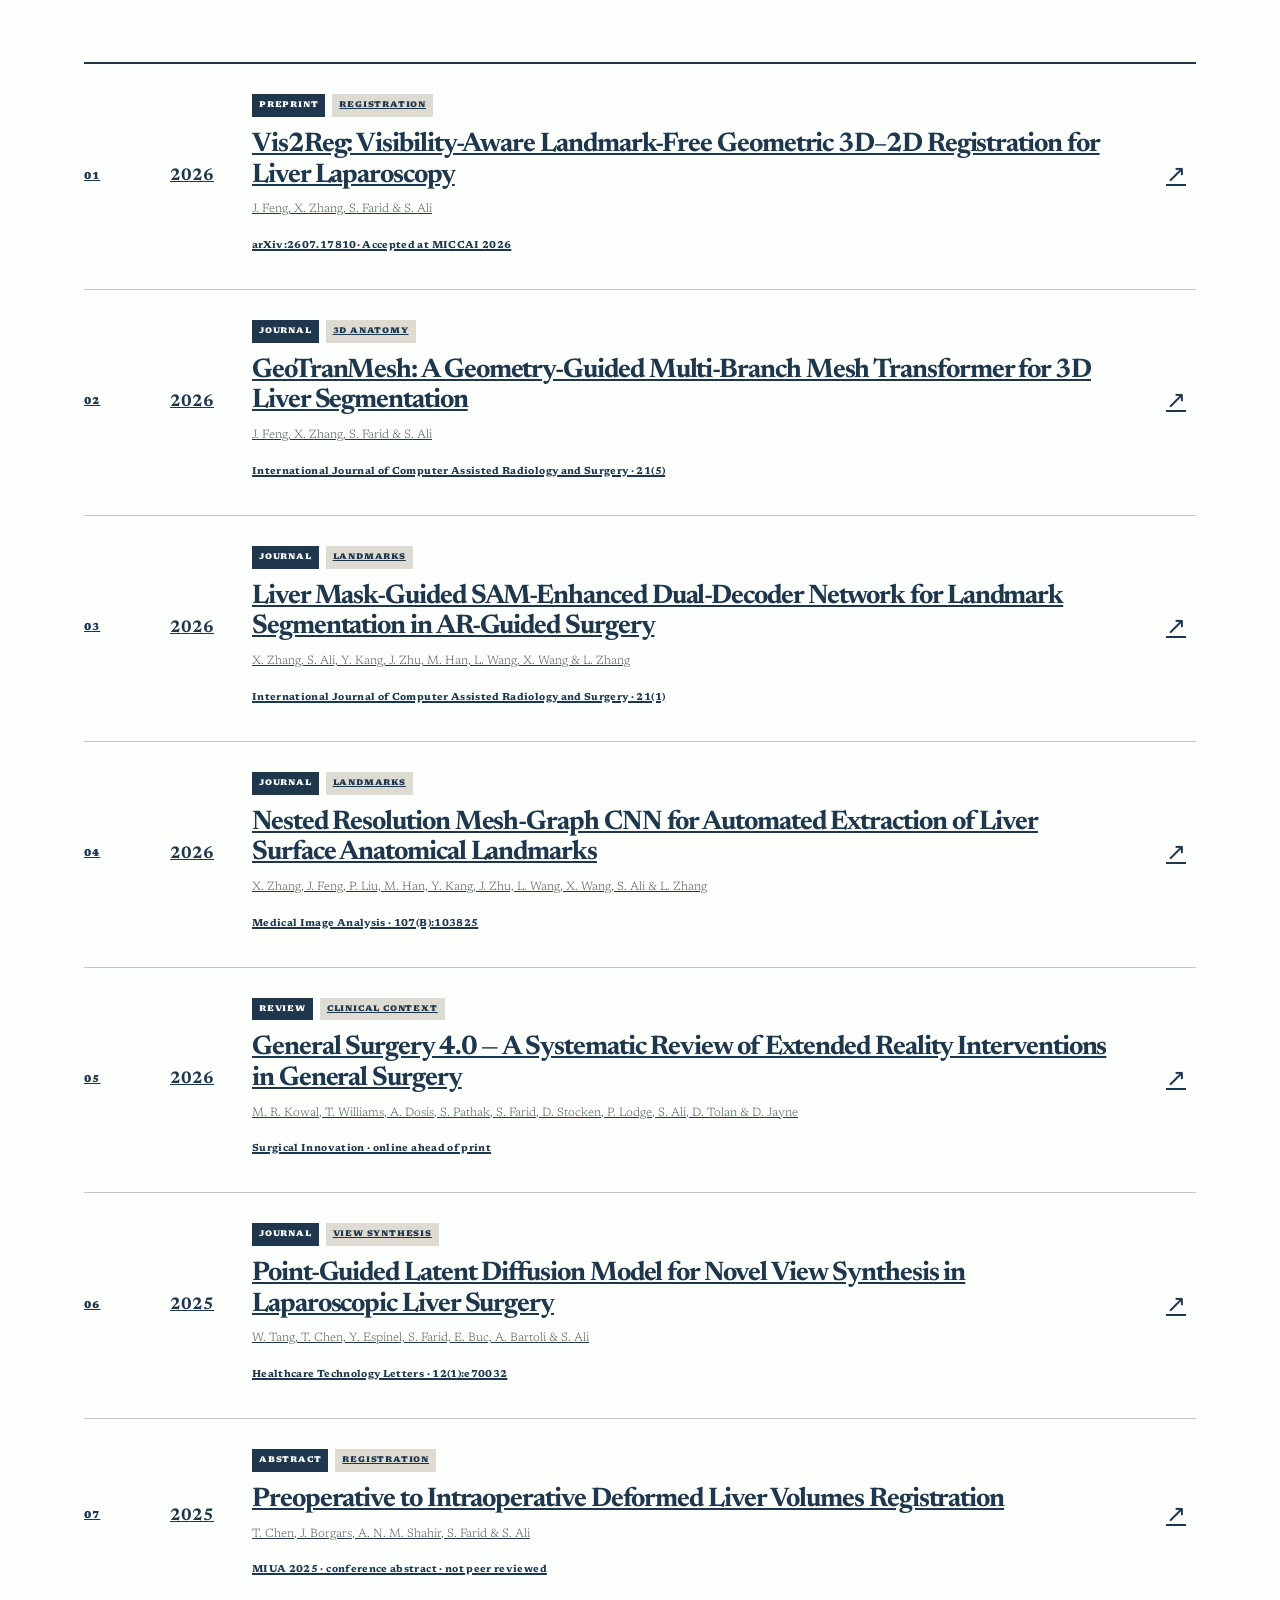
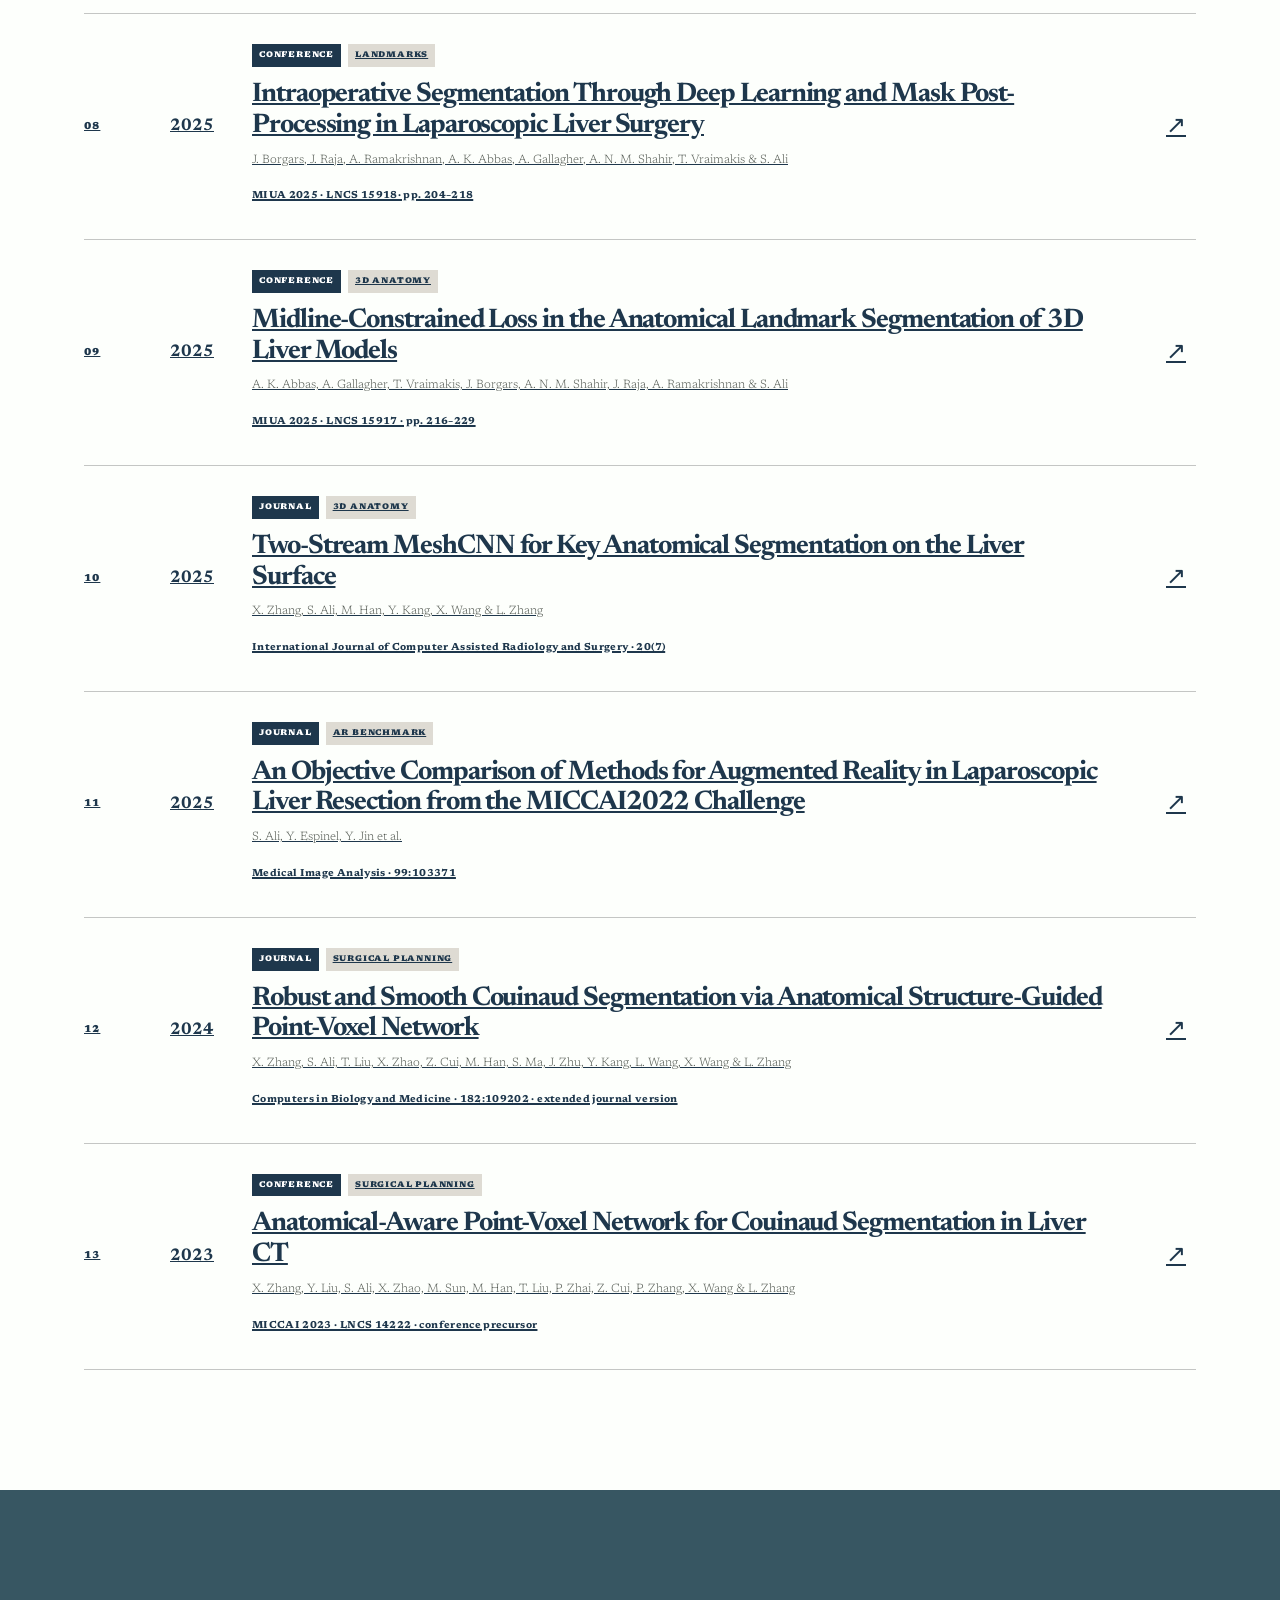
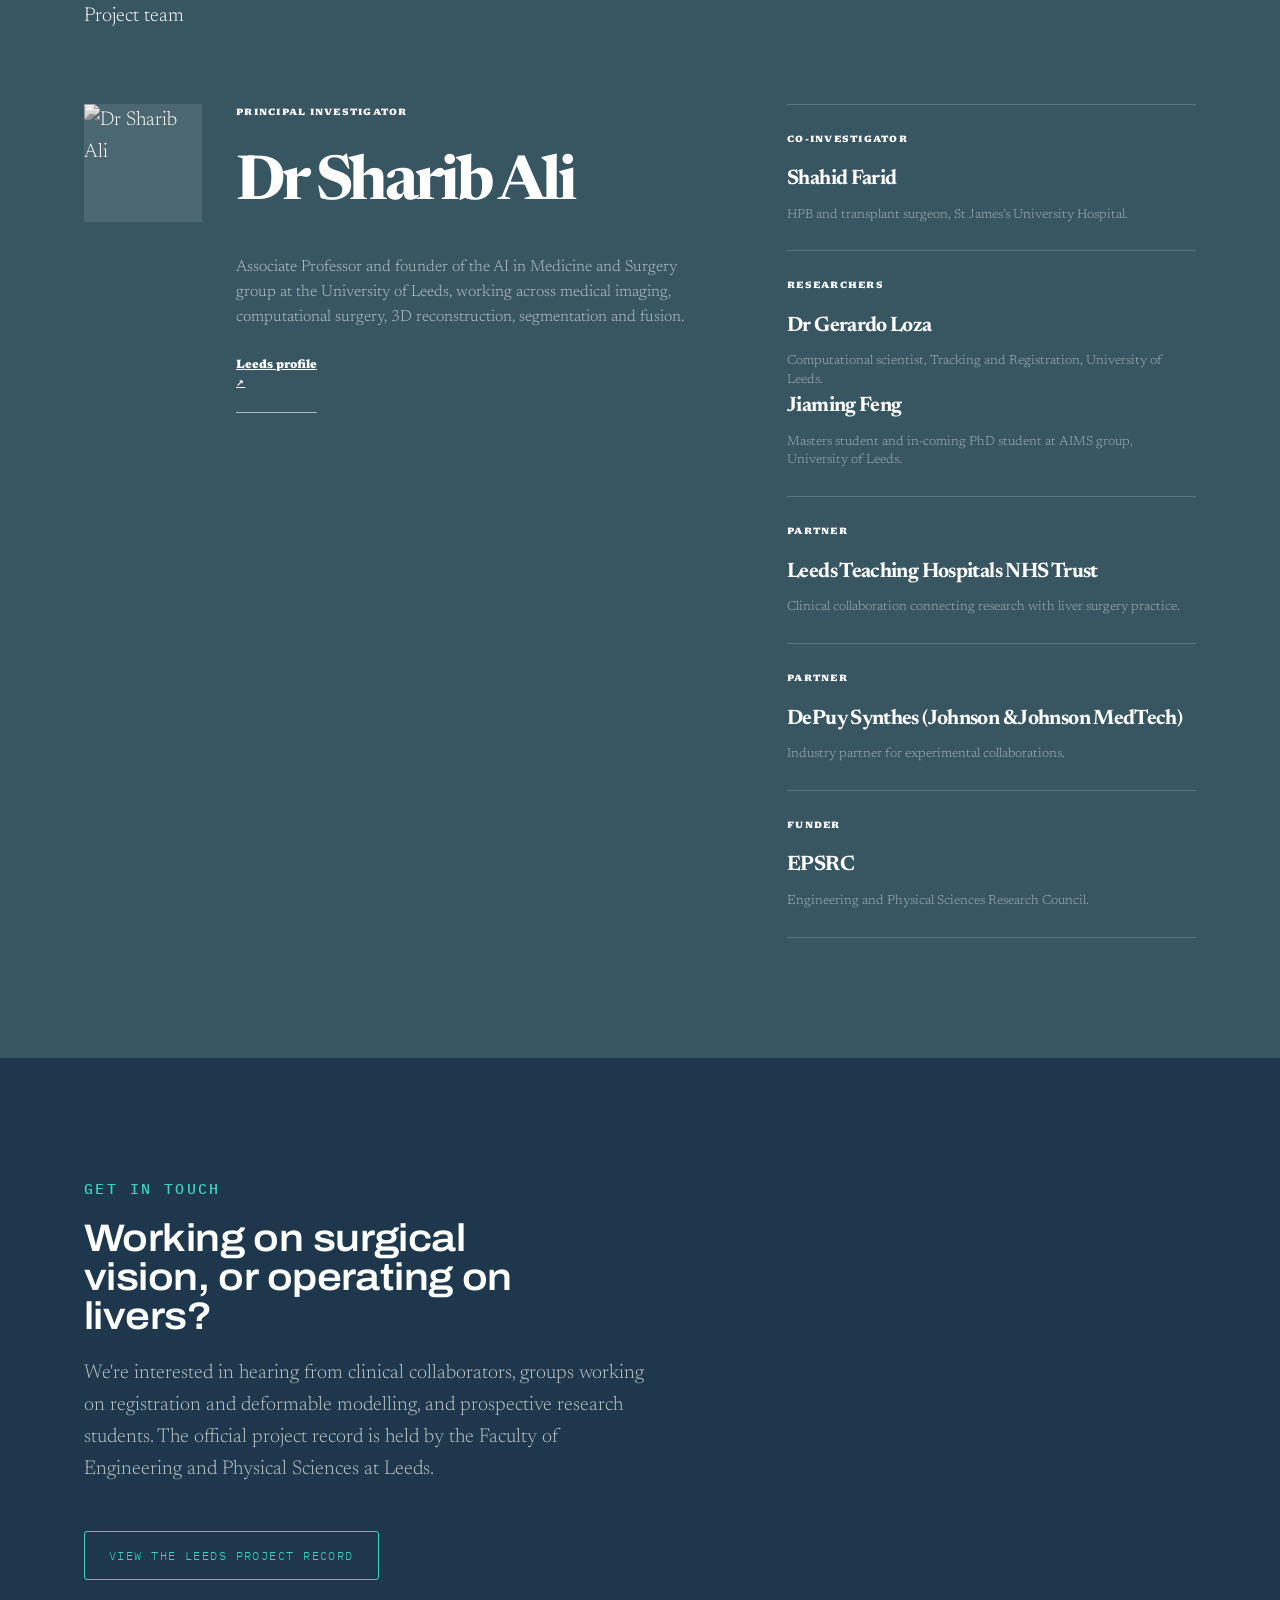
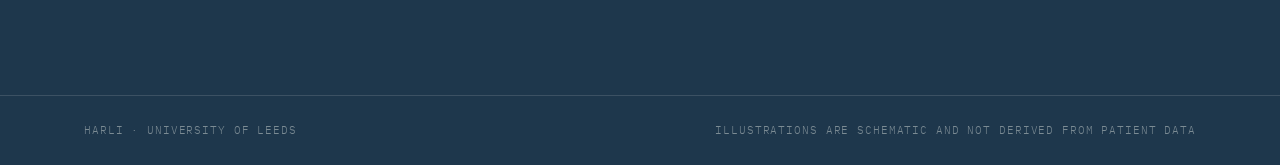
==== commit 3734a76e: "add pubs and team" ====
--- a/index.html
+++ b/index.html
@@ -428,7 +428,7 @@
 
 
 /*---Added--*/
-.team { padding: 110px 0 120px; background: #222823; color: white; }
+.team { padding: 110px 0 120px; background: #375662; color: white; }
 .team-grid { display: grid; grid-template-columns: 1.2fr .8fr; gap: 7vw; padding-top: 72px; }
 .lead-profile { display: grid; grid-template-columns: 118px 1fr; gap: 34px; }
 .lead-profile img { width: 118px; height: 118px; object-fit: cover; filter: grayscale(1); background: rgba(255,255,255,.1); }
@@ -877,7 +877,7 @@
           </g>
 
           <!-- 3. intraoperative ultrasound: sector with landmarks -->
-          <g transform="translate(586,20)">
+          <g transform="translate(620,10)">
             <rect x="-12" y="0" width="24" height="14" rx="2" fill="rgba(237,241,236,.35)"/>
             <path d="M0,14 L-74,140 A148,148 0 0,0 74,140 Z" fill="#0E1A19" stroke="rgba(237,241,236,.3)" stroke-width="1"/>
             <g opacity=".55" fill="rgba(155,232,245,.7)">
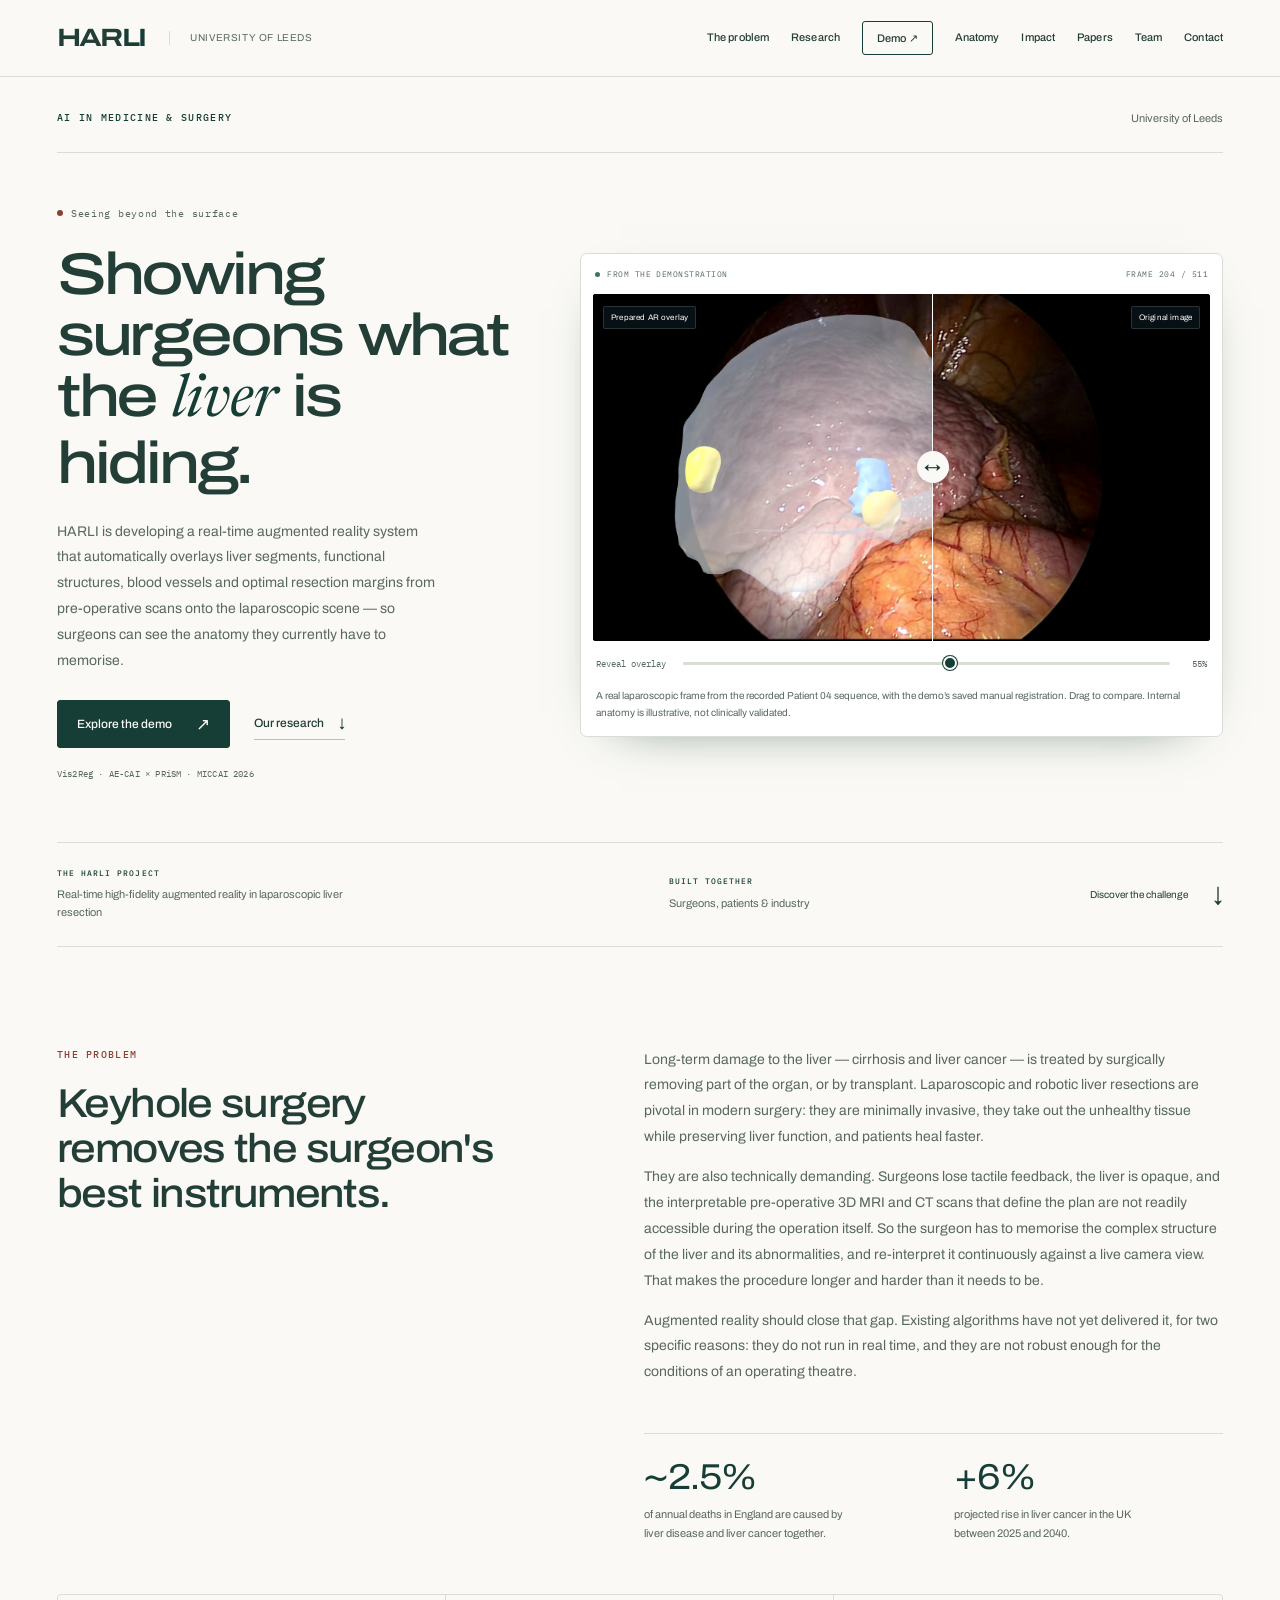
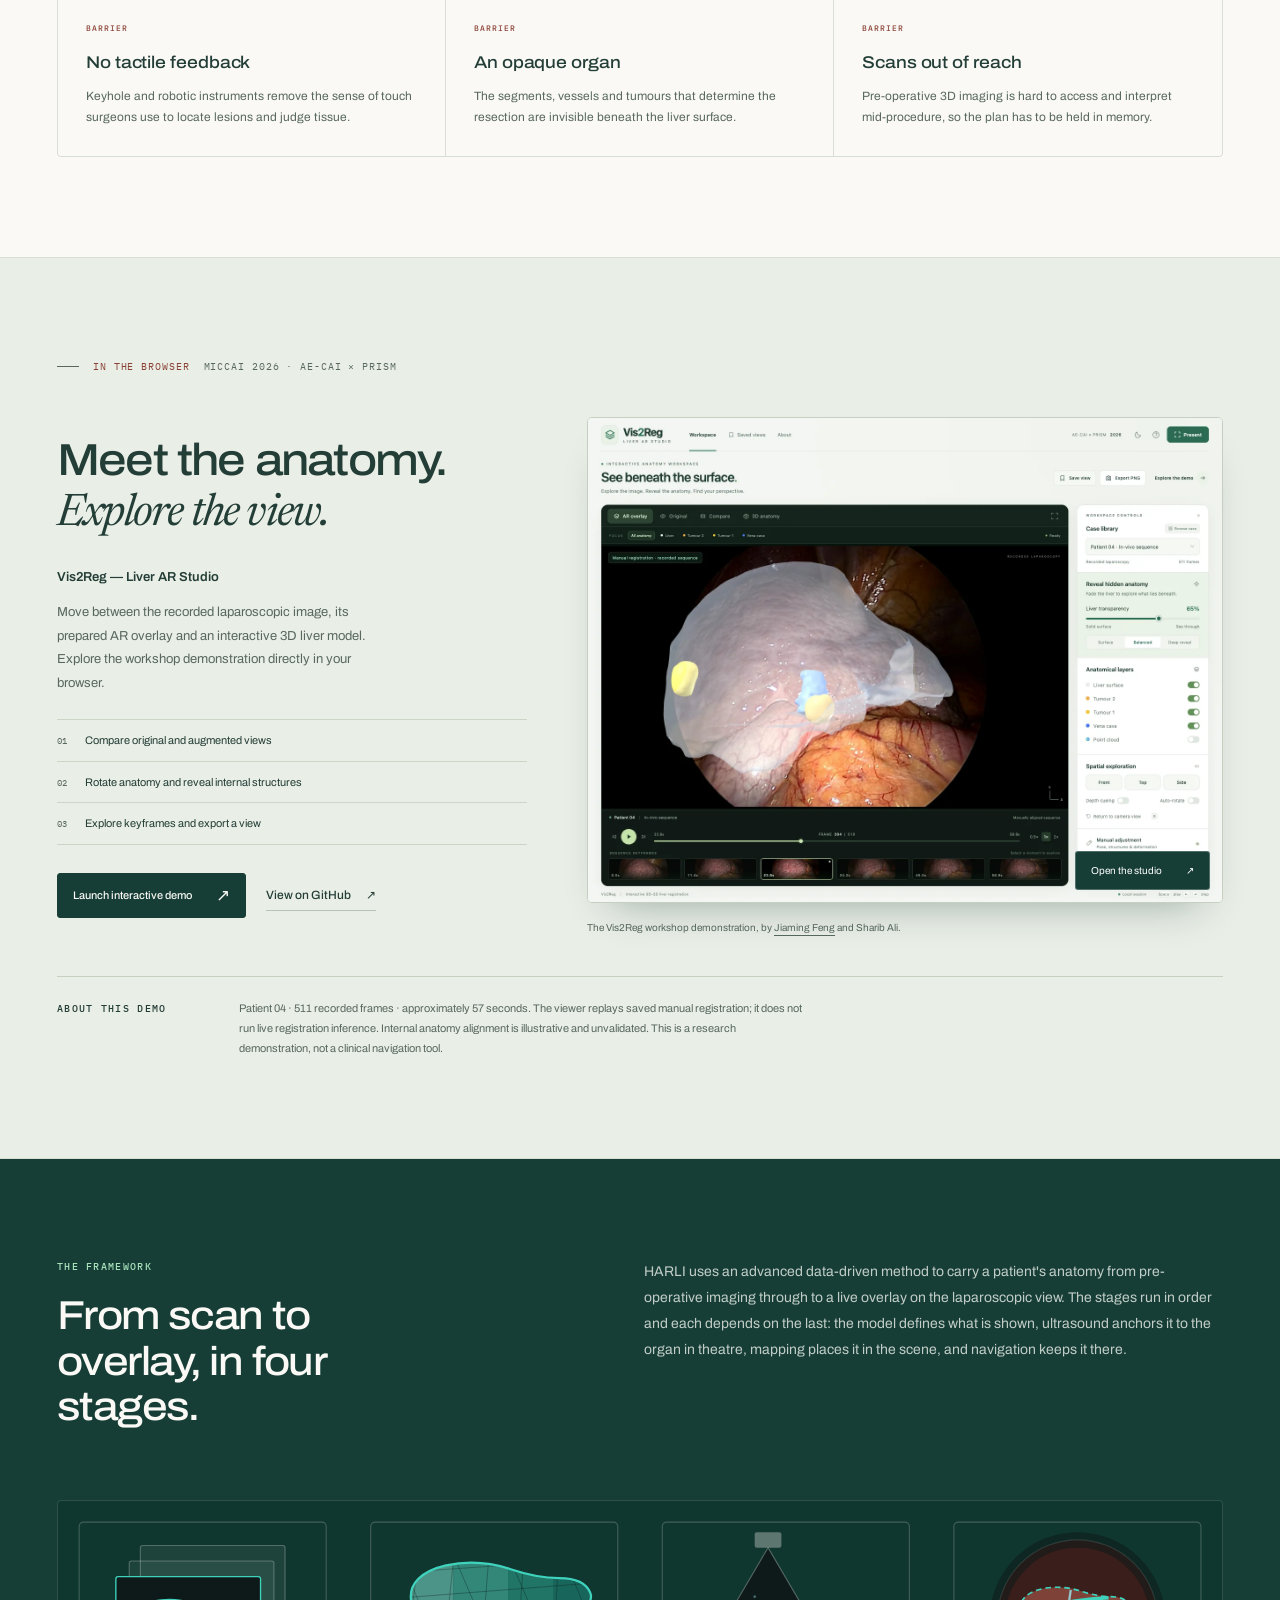
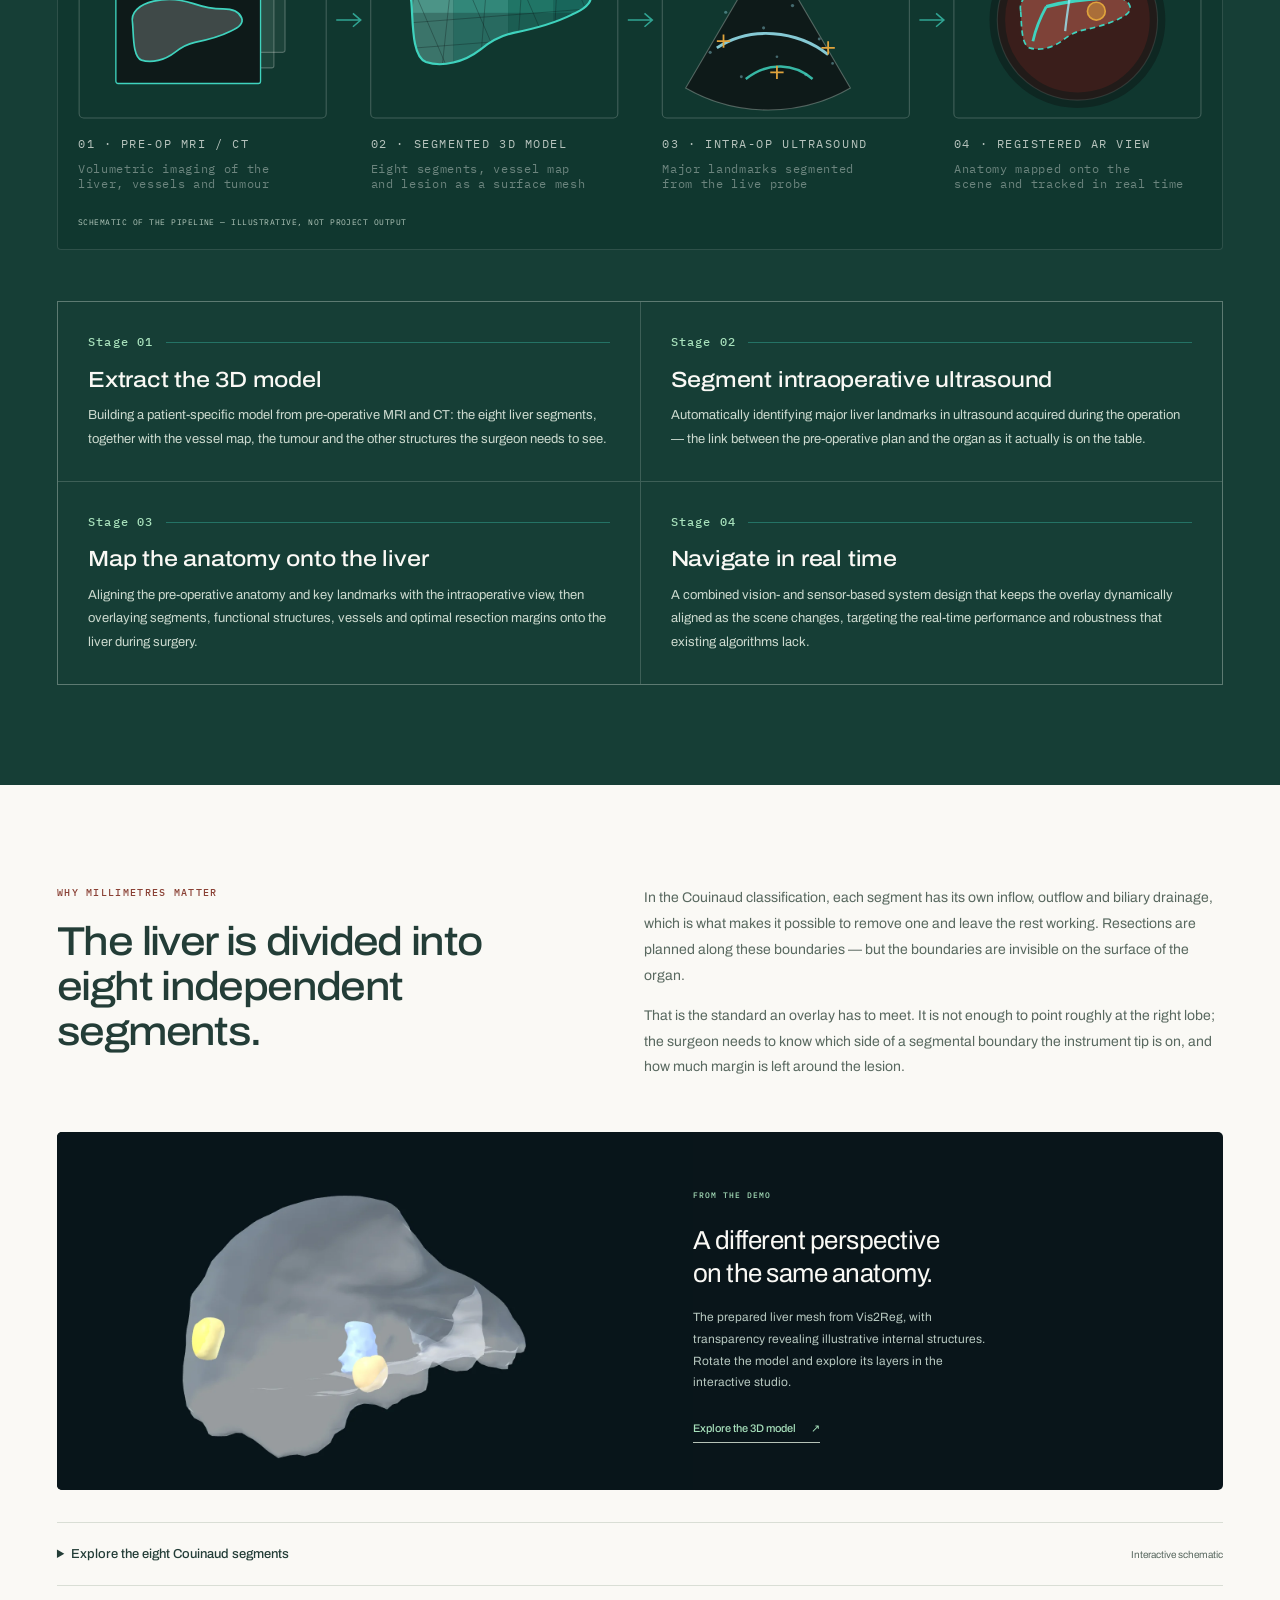
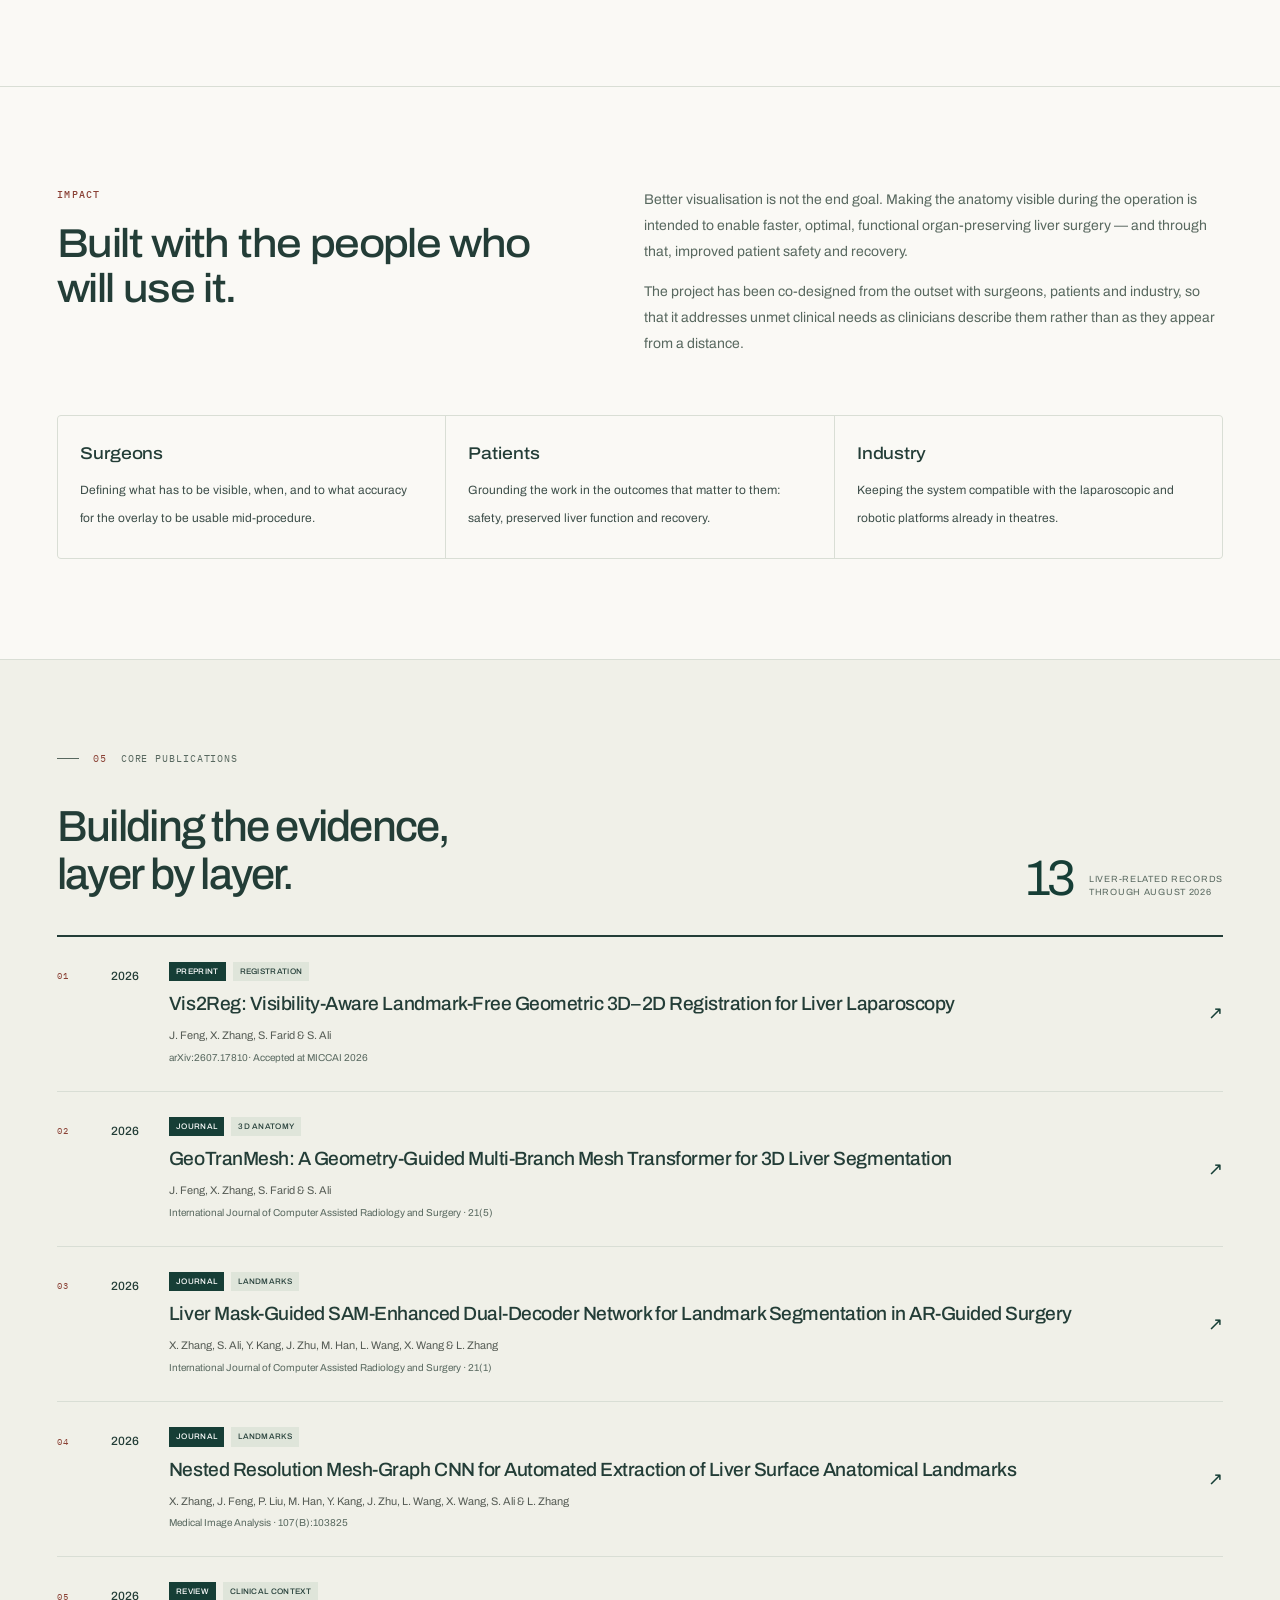
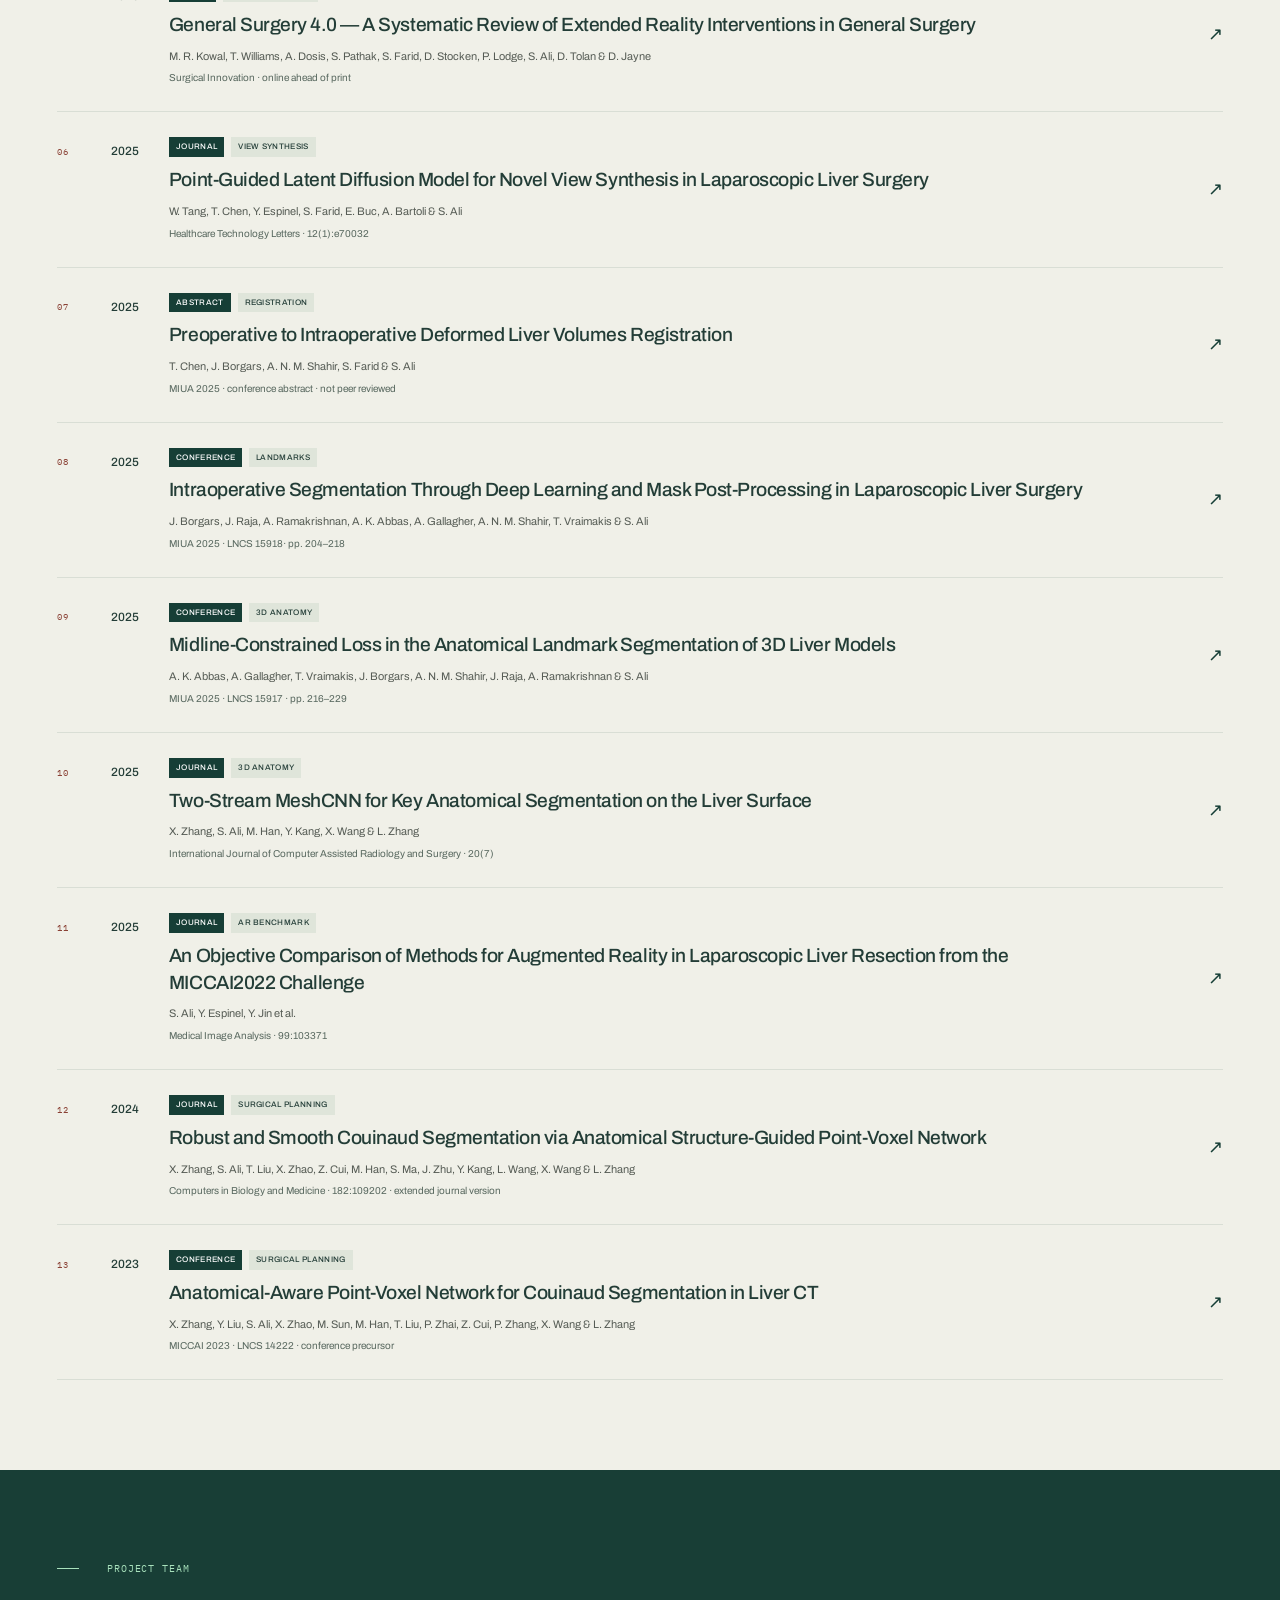
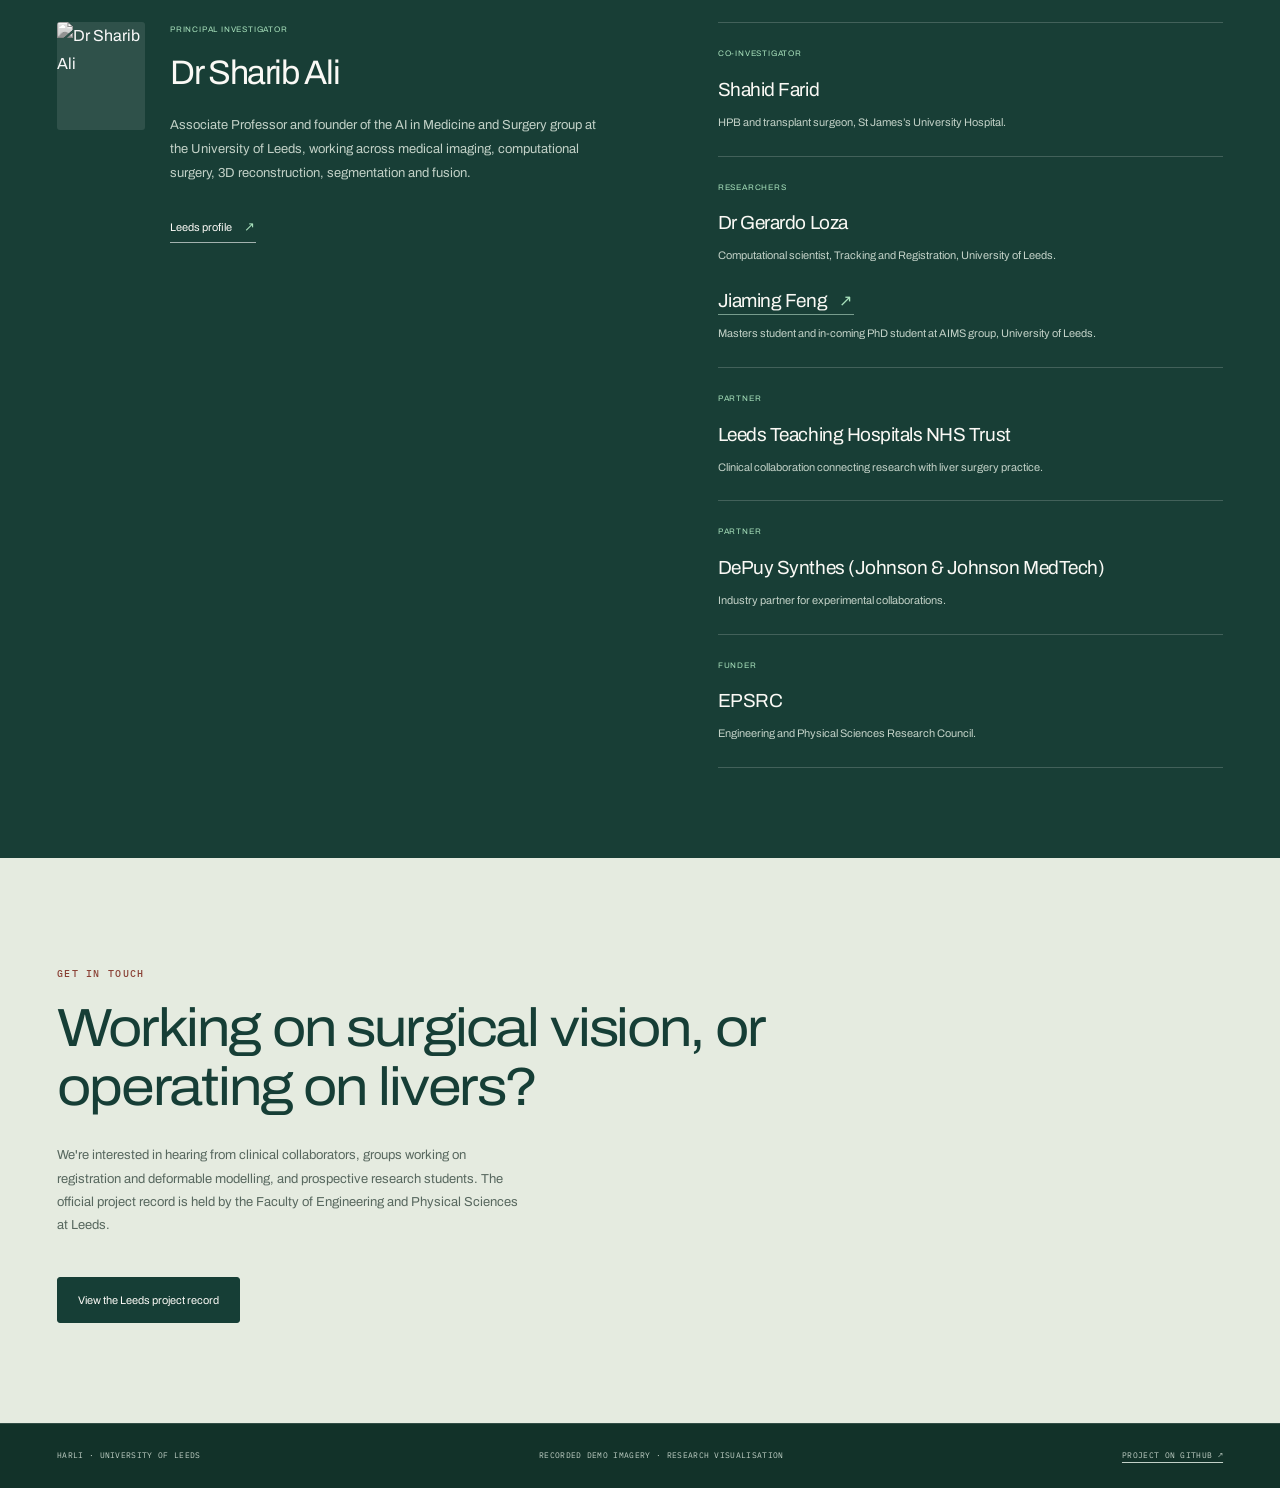
==== commit d361136d: "Refresh HARLI with authentic Vis2Reg demo imagery and responsive design" ====
--- a/index.html
+++ b/index.html
@@ -6,12 +6,13 @@
 <title>HARLI — Real-time high-fidelity augmented reality in laparoscopic liver resection</title>
 <meta name="description" content="HARLI is a research project at the University of Leeds developing a real-time augmented reality system that overlays liver segments, vessels, tumours and optimal resection margins from pre-operative scans onto the laparoscopic scene.">
 
-<!-- Replace USERNAME and REPO once the site is published -->
 <link rel="canonical" href="https://aimsgroup-Leeds.github.io/HARLI/">
 <meta property="og:type" content="website">
 <meta property="og:title" content="HARLI — Real-time augmented reality in laparoscopic liver resection">
 <meta property="og:description" content="Showing surgeons the liver segments, vessels, tumours and resection margins hidden beneath the surface of the organ.">
 <meta property="og:url" content="https://aimsgroup-Leeds.github.io/HARLI/">
+<meta property="og:image" content="https://aimsgroup-leeds.github.io/HARLI/assets/demo/laparoscopic-overlay.webp">
+<meta property="og:image:alt" content="Recorded laparoscopic frame with the prepared Vis2Reg liver overlay">
 <meta name="twitter:card" content="summary_large_image">
 <meta name="theme-color" content="#17403B">
 <link rel="icon" href="data:image/svg+xml,<svg xmlns='http://www.w3.org/2000/svg' viewBox='0 0 32 32'><rect width='32' height='32' rx='7' fill='%2317403B'/><circle cx='16' cy='16' r='8' fill='none' stroke='%233FD3BE' stroke-width='2.4'/><circle cx='16' cy='16' r='2.6' fill='%238A2E2B'/></svg>">
@@ -471,16 +472,21 @@
 }
 :focus-visible{outline:2px solid var(--oxblood);outline-offset:3px}
 </style>
+<link rel="stylesheet" href="assets/site.css">
+<script src="assets/site.js" defer></script>
 </head>
 <body>
+<a class="skip-link" href="#top">Skip to content</a>
 
 <header class="masthead">
   <div class="wrap">
     <a class="mark" href="#top">HAR<span>LI</span></a>
     <span class="mast-sub">University of Leeds</span>
-    <nav class="mast-nav">
+    <button class="menu-toggle" type="button" aria-expanded="false" aria-controls="main-nav">Menu <span aria-hidden="true">+</span></button>
+    <nav class="mast-nav" id="main-nav" aria-label="Main navigation">
       <a href="#problem">The problem</a>
       <a href="#work">Research</a>
+      <a href="#demo" class="nav-demo">Demo <span aria-hidden="true">↗</span></a>
       <a href="#anatomy">Anatomy</a>
       <a href="#impact">Impact</a>
       <a href="#publications">Papers</a>
@@ -493,252 +499,32 @@
 <main id="top">
 
   <!-- ============ HERO ============ -->
-  <div class="hero">
+  <section class="hero" aria-labelledby="hero-title">
     <div class="wrap">
-      <span class="eyebrow hero-eyebrow">Surgical computer vision · Faculty of Engineering &amp; Physical Sciences</span>
-      <h1 class="display">Showing surgeons what the <em>liver</em> is hiding.</h1>
-
-      <div class="hero-grid">
-        <p class="lede">
-          HARLI is developing a real-time augmented reality system that automatically
-          overlays liver segments, functional structures, blood vessels and optimal
-          resection margins from pre-operative scans onto the laparoscopic scene — so
-          surgeons can see the anatomy they currently have to memorise.
-        </p>
-        <div class="factfile">
-          <dl>
-            <dt>Full title</dt>
-            <dd>Real-time high-fidelity augmented reality in laparoscopic liver resection</dd>
-            <dt>Institution</dt>
-            <dd>University of Leeds</dd>
-            <dt>Field</dt>
-            <dd>Surgical vision, medical image computing, computer-assisted intervention</dd>
-            <dt>Co-designed with</dt>
-            <dd>Surgeons, patients and industry</dd>
-          </dl>
+      <div class="hero-topline"><span class="eyebrow">AI in Medicine &amp; Surgery</span><span class="hero-institution">University of Leeds</span></div>
+      <div class="hero-layout">
+        <div class="hero-copy">
+          <p class="hero-kicker"><span></span> Seeing beyond the surface</p>
+          <h1 class="display" id="hero-title">Showing surgeons what the <em>liver</em> is hiding.</h1>
+          <p class="hero-description">HARLI is developing a real-time augmented reality system that automatically overlays liver segments, functional structures, blood vessels and optimal resection margins from pre-operative scans onto the laparoscopic scene — so surgeons can see the anatomy they currently have to memorise.</p>
+          <div class="hero-actions"><a class="action primary" href="https://jarm1ng.github.io/Vis2Reg-Demo/?case=p4video&amp;frame=204" target="_blank" rel="noopener noreferrer">Explore the demo <span aria-hidden="true">↗</span></a><a class="text-link" href="#work">Our research <span aria-hidden="true">↓</span></a></div>
+          <p class="hero-event">Vis2Reg · AE-CAI × PRiSM · MICCAI 2026</p>
         </div>
+        <figure class="scope hero-media">
+          <div class="image-toolbar"><span class="live-dot"></span> FROM THE DEMONSTRATION <span class="frame-label">FRAME 204 / 511</span></div>
+          <div class="scope-frame" id="scope" style="--wipe:55%" role="group" aria-label="Compare the recorded image with its prepared AR overlay" aria-describedby="scope-caption">
+            <img class="scope-image" src="assets/demo/laparoscopic-original.webp" width="1600" height="900" alt="Original laparoscopic camera view of the liver surface" fetchpriority="high" draggable="false">
+            <div class="scope-overlay" id="overlay"><img class="scope-image" src="assets/demo/laparoscopic-overlay.webp" width="1600" height="900" alt="The same frame with a translucent liver model and illustrative internal structures" fetchpriority="high" draggable="false"></div>
+            <span class="scope-tag tag-left">Prepared AR overlay</span><span class="scope-tag tag-right">Original image</span>
+            <div class="scope-handle" aria-hidden="true"><span>↔</span></div>
+          </div>
+          <div class="scope-controls"><label for="wipe">Reveal overlay</label><input type="range" id="wipe" min="0" max="100" value="55" aria-describedby="scope-caption"><output id="pct" for="wipe">55%</output></div>
+          <figcaption class="scope-caption" id="scope-caption">A real laparoscopic frame from the recorded Patient 04 sequence, with the demo’s saved manual registration. Drag to compare. Internal anatomy is illustrative, not clinically validated.</figcaption>
+        </figure>
       </div>
-
-      <!-- ---- signature element: the laparoscope viewport ---- -->
-      <figure class="scope">
-        <div class="scope-frame" id="scope" style="--wipe:55%">
-
-          <!-- ============================================================
-               Anterior view of the liver. Patient's right lobe appears on
-               the viewer's left. Shared outline path is used by both the
-               camera layer and the overlay so the two stay registered.
-               ============================================================ -->
-
-          <!-- ---------- camera layer: what the laparoscope sees ---------- -->
-          <svg viewBox="0 0 800 520" aria-hidden="true">
-            <defs>
-              <radialGradient id="tissue" cx="45%" cy="38%" r="80%">
-                <stop offset="0%"   stop-color="#7E4A42"/>
-                <stop offset="55%"  stop-color="#5A312D"/>
-                <stop offset="100%" stop-color="#281413"/>
-              </radialGradient>
-              <linearGradient id="organ" x1="0.1" y1="0" x2="0.9" y2="1">
-                <stop offset="0%"   stop-color="#A0604F"/>
-                <stop offset="42%"  stop-color="#82453A"/>
-                <stop offset="100%" stop-color="#552A24"/>
-              </linearGradient>
-              <filter id="soft"><feGaussianBlur stdDeviation="16"/></filter>
-              <filter id="soft2"><feGaussianBlur stdDeviation="5"/></filter>
-            </defs>
-
-            <rect width="800" height="520" fill="url(#tissue)"/>
-            <path d="M0,438 C170,400 310,472 480,446 C630,424 722,472 800,450 L800,520 L0,520 Z"
-                  fill="#3F1F1D" opacity=".85"/>
-            <path d="M0,86 C140,52 260,110 390,84 C530,56 690,96 800,64 L800,0 L0,0 Z"
-                  fill="#371A18" opacity=".7"/>
-
-            <!-- liver: bulky right lobe, tapering left lobe, sharp inferior margin -->
-            <path d="M84,266 C76,194 130,136 214,110 C298,84 372,88 426,106
-                     C476,122 528,130 582,132 C646,134 706,150 726,182
-                     C744,210 722,240 678,258 C626,280 560,296 498,308
-                     C456,316 424,332 394,354 C342,392 266,410 198,394
-                     C130,378 90,336 84,266 Z"
-                  fill="url(#organ)"/>
-
-            <!-- falciform ligament: one of only two Couinaud-relevant landmarks visible on the surface -->
-            <path d="M578,132 C570,180 568,240 566,294" fill="none"
-                  stroke="#3E1E1B" stroke-width="8" opacity=".6" stroke-linecap="round"/>
-            <path d="M581,134 C573,182 571,240 569,292" fill="none"
-                  stroke="#C4837A" stroke-width="2.2" opacity=".4" stroke-linecap="round"/>
-
-            <!-- gallbladder at the inferior margin: the other surface landmark, marks the Cantlie line -->
-            <path d="M392,344 C378,362 372,384 380,400 C390,416 412,414 418,396
-                     C424,378 414,356 404,344 Z"
-                  fill="#6E7A46" opacity=".9"/>
-            <path d="M396,352 C388,368 386,384 391,395" fill="none"
-                  stroke="#B9C48A" stroke-width="2" opacity=".45"/>
-
-            <!-- wet specular highlights -->
-            <ellipse cx="280" cy="176" rx="126" ry="56" fill="#EFCDBE" opacity=".15" filter="url(#soft)"/>
-            <ellipse cx="606" cy="204" rx="82"  ry="32" fill="#EFCDBE" opacity=".11" filter="url(#soft)"/>
-            <ellipse cx="238" cy="152" rx="32"  ry="12" fill="#FFF1E6" opacity=".22" filter="url(#soft2)"/>
-
-            <!-- faint capsular vessels the camera can genuinely resolve -->
-            <path d="M300,140 C332,158 348,184 344,210" fill="none" stroke="#592622" stroke-width="3" opacity=".45"/>
-            <path d="M188,270 C220,282 244,304 252,330" fill="none" stroke="#592622" stroke-width="3" opacity=".4"/>
-            <path d="M626,180 C652,192 668,208 672,226" fill="none" stroke="#592622" stroke-width="2.4" opacity=".35"/>
-          </svg>
-
-          <!-- ---------- AR overlay layer ---------- -->
-          <div class="scope-overlay" id="overlay">
-            <svg viewBox="0 0 800 520" aria-hidden="true">
-              <defs>
-                <clipPath id="liverClip">
-                  <path d="M84,266 C76,194 130,136 214,110 C298,84 372,88 426,106
-                           C476,122 528,130 582,132 C646,134 706,150 726,182
-                           C744,210 722,240 678,258 C626,280 560,296 498,308
-                           C456,316 424,332 394,354 C342,392 266,410 198,394
-                           C130,378 90,336 84,266 Z"/>
-                </clipPath>
-                <filter id="glow"><feGaussianBlur stdDeviation="3.5" result="b"/>
-                  <feMerge><feMergeNode in="b"/><feMergeNode in="SourceGraphic"/></feMerge></filter>
-              </defs>
-
-              <!-- Couinaud segments. Divisions follow the three hepatic venous
-                   planes (vertical) and the portal plane (transverse).
-                   Segment I is caudate and lies posteriorly: shown as a ghost. -->
-              <g clip-path="url(#liverClip)">
-                <polygon points="0,-20 196,-20 201,252 0,268"      fill="#3FD3BE" opacity=".13"/><!-- VII -->
-                <polygon points="0,268 201,252 210,540 0,540"      fill="#3FD3BE" opacity=".20"/><!-- VI  -->
-                <polygon points="196,-20 424,-20 412,236 201,252"  fill="#3FD3BE" opacity=".20"/><!-- VIII-->
-                <polygon points="201,252 412,236 396,540 210,540"  fill="#3FD3BE" opacity=".13"/><!-- V   -->
-                <polygon points="424,-20 578,-20 572,223 412,236"  fill="#3FD3BE" opacity=".13"/><!-- IVa -->
-                <polygon points="412,236 572,223 562,540 396,540"  fill="#3FD3BE" opacity=".20"/><!-- IVb -->
-                <polygon points="578,-20 820,-20 820,205 572,223"  fill="#3FD3BE" opacity=".20"/><!-- II  -->
-                <polygon points="572,223 820,205 820,540 562,540"  fill="#3FD3BE" opacity=".13"/><!-- III -->
-
-                <!-- segmental boundaries -->
-                <g stroke="#3FD3BE" stroke-width="1.3" opacity=".55" fill="none">
-                  <line x1="196" y1="-20" x2="210" y2="540"/>
-                  <line x1="424" y1="-20" x2="396" y2="540"/>
-                  <line x1="578" y1="-20" x2="562" y2="540"/>
-                  <line x1="0"   y1="268" x2="820" y2="205"/>
-                </g>
-              </g>
-
-              <!-- registered organ boundary -->
-              <path d="M84,266 C76,194 130,136 214,110 C298,84 372,88 426,106
-                       C476,122 528,130 582,132 C646,134 706,150 726,182
-                       C744,210 722,240 678,258 C626,280 560,296 498,308
-                       C456,316 424,332 394,354 C342,392 266,410 198,394
-                       C130,378 90,336 84,266 Z"
-                    fill="none" stroke="#3FD3BE" stroke-width="1.8"
-                    stroke-dasharray="10 7" opacity=".9"/>
-
-              <!-- caudate lobe, posterior to segment IV -->
-              <ellipse cx="446" cy="200" rx="44" ry="30" fill="none" stroke="#3FD3BE"
-                       stroke-width="1.2" stroke-dasharray="3 5" opacity=".5"/>
-
-              <!-- hepatic veins: three trunks converging on the IVC -->
-              <g fill="none" stroke="#9BE8F5" stroke-linecap="round" opacity=".7">
-                <path d="M416,104 C370,140 300,178 244,214 C218,232 204,244 198,258" stroke-width="5.5"/>
-                <path d="M420,104 C412,160 408,200 405,244 C402,286 400,312 398,338" stroke-width="5"/>
-                <path d="M424,104 C462,132 512,166 552,198 C564,208 570,216 573,226" stroke-width="4.5"/>
-                <path d="M300,178 C286,160 274,146 262,136" stroke-width="2.4"/>
-                <path d="M405,244 C388,232 372,222 358,214" stroke-width="2.4"/>
-                <path d="M512,166 C508,146 502,130 496,118" stroke-width="2.4"/>
-              </g>
-              <path d="M400,96 C404,84 432,84 436,96" fill="none" stroke="#9BE8F5"
-                    stroke-width="8" opacity=".7" stroke-linecap="round"/>
-
-              <!-- portal venous tree: bifurcation at the hilum, then sectoral branches -->
-              <g fill="none" stroke="#3FD3BE" stroke-linecap="round" filter="url(#glow)">
-                <path d="M462,352 C444,320 428,286 418,256" stroke-width="9" opacity=".95"/>
-                <!-- left portal vein -->
-                <path d="M418,256 C470,246 520,238 566,230" stroke-width="6.5" opacity=".9"/>
-                <path d="M566,230 C596,214 622,196 640,178" stroke-width="4" opacity=".85"/>
-                <path d="M566,230 C592,240 616,250 634,258" stroke-width="4" opacity=".85"/>
-                <path d="M500,244 C502,216 498,192 492,172" stroke-width="3.4" opacity=".8"/>
-                <path d="M494,246 C488,268 482,286 478,300" stroke-width="3.4" opacity=".8"/>
-                <!-- right portal vein -->
-                <path d="M418,256 C384,258 350,258 318,256" stroke-width="6.5" opacity=".9"/>
-                <!-- right anterior sector -->
-                <path d="M318,256 C308,230 302,204 298,176" stroke-width="4.4" opacity=".85"/>
-                <path d="M312,257 C306,290 302,318 300,342" stroke-width="4.4" opacity=".85"/>
-                <!-- right posterior sector -->
-                <path d="M318,256 C286,254 254,252 226,250" stroke-width="4.4" opacity=".85"/>
-                <path d="M226,250 C212,222 200,196 190,172" stroke-width="3.4" opacity=".8"/>
-                <path d="M226,250 C214,282 202,310 194,332" stroke-width="3.4" opacity=".8"/>
-              </g>
-
-              <!-- segment labels -->
-              <g font-family="IBM Plex Mono, monospace" font-size="17" font-weight="500"
-                 fill="#EDF1EC" opacity=".92" text-anchor="middle">
-                <text x="138" y="200">VII</text>
-                <text x="140" y="322">VI</text>
-                <text x="334" y="132">VIII</text>
-                <text x="300" y="330">V</text>
-                <text x="496" y="160">IVa</text>
-                <text x="480" y="282">IVb</text>
-                <text x="648" y="182">II</text>
-                <text x="630" y="252">III</text>
-              </g>
-              <text x="446" y="206" font-family="IBM Plex Mono, monospace" font-size="13"
-                    fill="#9BE8F5" opacity=".75" text-anchor="middle">I · caudate</text>
-
-              <!-- lesion in segment VIII, with resection margin -->
-              <circle cx="272" cy="192" r="25" fill="rgba(224,163,60,.38)" stroke="#E0A33C" stroke-width="2"/>
-              <circle cx="272" cy="192" r="39" fill="none" stroke="#E0A33C" stroke-width="1.4"
-                      stroke-dasharray="5 6" opacity=".85"/>
-              <line x1="272" y1="140" x2="272" y2="153" stroke="#E0A33C" stroke-width="1.4"/>
-              <line x1="272" y1="231" x2="272" y2="244" stroke="#E0A33C" stroke-width="1.4"/>
-              <line x1="220" y1="192" x2="233" y2="192" stroke="#E0A33C" stroke-width="1.4"/>
-              <line x1="311" y1="192" x2="324" y2="192" stroke="#E0A33C" stroke-width="1.4"/>
-              <text x="272" y="270" fill="#E0A33C" font-family="IBM Plex Mono, monospace"
-                    font-size="12.5" letter-spacing="1" text-anchor="middle">TUMOUR · optimal margin</text>
-
-              <!-- planned anatomical resection: follows the segment VIII boundary, not a straight line -->
-              <g clip-path="url(#liverClip)">
-                <polygon points="196,-20 424,-20 412,236 201,252" fill="none"
-                         stroke="#EDF1EC" stroke-width="2.2" stroke-dasharray="13 8" opacity=".9"/>
-              </g>
-              <text x="206" y="108" fill="rgba(237,241,236,.85)" font-family="IBM Plex Mono, monospace"
-                    font-size="12" letter-spacing="1">RESECTION · SEGMENT VIII</text>
-
-              <!-- vessel key -->
-              <g font-family="IBM Plex Mono, monospace" font-size="11" letter-spacing="1">
-                <line x1="612" y1="352" x2="636" y2="352" stroke="#3FD3BE" stroke-width="4"/>
-                <text x="646" y="356" fill="rgba(237,241,236,.72)">PORTAL</text>
-                <line x1="612" y1="372" x2="636" y2="372" stroke="#9BE8F5" stroke-width="4"/>
-                <text x="646" y="376" fill="rgba(237,241,236,.72)">HEPATIC VEIN</text>
-              </g>
-            </svg>
-          </div>
-
-          <!-- laparoscope barrel vignette -->
-          <div class="scope-vignette" style="background:radial-gradient(ellipse 78% 96% at 50% 50%, transparent 52%, rgba(6,12,11,.55) 82%, rgba(6,12,11,.95) 100%)"></div>
-
-          <span class="scope-tag tag-left">Laparoscope feed</span>
-          <span class="scope-tag tag-right">AR overlay</span>
-          <span class="scope-tag tag-read">
-            <span>Overlay <b id="pct">55</b>%</span>
-            <span>Anterior view</span>
-            <span>Schematic — not clinical data</span>
-          </span>
-          <div class="scope-handle" id="handle"></div>
-        </div>
-
-        <div class="scope-controls">
-          <label for="wipe">Overlay opacity wipe</label>
-          <input type="range" id="wipe" min="0" max="100" value="55"
-                 aria-label="Wipe between the plain laparoscope view and the augmented reality overlay">
-        </div>
-        <figcaption class="scope-caption">
-          Drag across the view to wipe between the two. On the left, the camera gives the
-          surgeon two landmarks and nothing more: the falciform ligament and the gallbladder.
-          On the right, the overlay adds the Couinaud segments, the portal and hepatic venous
-          trees, the tumour with its margin, and a resection following the boundary of segment
-          VIII. Anterior view, patient's right lobe on the left; segment I is caudate and sits
-          posteriorly, so it is drawn as a ghost. Schematic illustration, not patient data.
-        </figcaption>
-      </figure>
+      <div class="project-strip"><p><span class="eyebrow">The HARLI project</span>Real-time high-fidelity augmented reality in laparoscopic liver resection</p><p><span class="eyebrow">Built together</span>Surgeons, patients &amp; industry</p><a href="#problem" aria-label="Discover the clinical problem">Discover the challenge <span aria-hidden="true">↓</span></a></div>
     </div>
-  </div>
+  </section>
 
   <!-- ============ PROBLEM ============ -->
   <section id="problem">
@@ -800,6 +586,24 @@
           <p>Pre-operative 3D imaging is hard to access and interpret mid-procedure, so the plan has to be held in memory.</p>
         </li>
       </ul>
+    </div>
+  </section>
+
+  <!-- ============ WORKSHOP DEMONSTRATION ============ -->
+  <section id="demo" class="demo-section" aria-labelledby="demo-title">
+    <div class="wrap">
+      <div class="section-kicker"><span>In the browser</span> MICCAI 2026 · AE-CAI × PRiSM</div>
+      <div class="demo-layout">
+        <div class="demo-copy">
+          <h2 class="section-title" id="demo-title">Meet the anatomy.<br><em>Explore the view.</em></h2>
+          <p class="demo-name">Vis2Reg — Liver AR Studio</p>
+          <p>Move between the recorded laparoscopic image, its prepared AR overlay and an interactive 3D liver model. Explore the workshop demonstration directly in your browser.</p>
+          <ul class="demo-features"><li><span>01</span> Compare original and augmented views</li><li><span>02</span> Rotate anatomy and reveal internal structures</li><li><span>03</span> Explore keyframes and export a view</li></ul>
+          <div class="demo-actions"><a class="action primary" href="https://jarm1ng.github.io/Vis2Reg-Demo/?case=p4video&amp;frame=204" target="_blank" rel="noopener noreferrer">Launch interactive demo <span aria-hidden="true">↗</span></a><a class="text-link" href="https://github.com/Jarm1ng/Vis2Reg-Demo" target="_blank" rel="noopener noreferrer">View on GitHub <span aria-hidden="true">↗</span></a></div>
+        </div>
+        <figure class="studio-preview"><a href="https://jarm1ng.github.io/Vis2Reg-Demo/?case=p4video&amp;frame=204" target="_blank" rel="noopener noreferrer" aria-label="Open Vis2Reg Liver AR Studio in a new tab"><img src="assets/demo/demo-studio.webp" width="1440" height="1100" loading="lazy" alt="Vis2Reg browser interface with the liver AR overlay, structure controls and recorded sequence timeline"><span class="preview-open">Open the studio <span aria-hidden="true">↗</span></span></a><figcaption>The Vis2Reg workshop demonstration, by <a href="https://jarm1ng.github.io/" target="_blank" rel="noopener noreferrer">Jiaming Feng</a> and Sharib Ali.</figcaption></figure>
+      </div>
+      <div class="demo-note"><span class="eyebrow">About this demo</span><p>Patient 04 · 511 recorded frames · approximately 57 seconds. The viewer replays saved manual registration; it does not run live registration inference. Internal anatomy alignment is illustrative and unvalidated. This is a research demonstration, not a clinical navigation tool.</p></div>
     </div>
   </section>
 
@@ -1002,16 +806,21 @@
         </div>
       </div>
 
+      <figure class="anatomy-preview">
+        <img src="assets/demo/anatomy.webp" width="1600" height="900" loading="lazy" alt="Liver mesh from the Vis2Reg demo with a translucent surface, illustrative tumour structures and vena cava">
+        <figcaption><span class="eyebrow">From the demo</span><h3>A different perspective on the same anatomy.</h3><p>The prepared liver mesh from Vis2Reg, with transparency revealing illustrative internal structures. Rotate the model and explore its layers in the interactive studio.</p><a class="text-link" href="https://jarm1ng.github.io/Vis2Reg-Demo/?case=p4video&amp;frame=204" target="_blank" rel="noopener noreferrer">Explore the 3D model <span aria-hidden="true">↗</span></a></figcaption>
+      </figure>
+      <details class="anatomy-explainer" id="anatomy-explainer"><summary>Explore the eight Couinaud segments <span>Interactive schematic</span></summary>
       <div class="model">
         <div>
           <div class="model-stage" id="stage">
-            <canvas id="liver3d"></canvas>
+            <canvas id="liver3d" tabindex="0" role="img" aria-label="Interactive schematic liver model. Use arrow keys to rotate; choose a segment in the adjacent list.">Schematic liver model. Segment names are listed alongside.</canvas>
             <div class="model-modes">
               <button type="button" data-mode="segments" aria-pressed="true">Segments</button>
               <button type="button" data-mode="mesh" aria-pressed="false">Mesh</button>
               <button type="button" data-mode="surface" aria-pressed="false">Surface</button>
             </div>
-            <span class="model-hint">Drag to rotate</span>
+            <span class="model-hint">Drag or use arrow keys to rotate</span>
           </div>
           <p class="scope-caption">
             A procedural model, generated in the browser rather than reconstructed from a
@@ -1039,6 +848,7 @@
           </p>
         </div>
       </div>
+      </details>
     </div>
   </section>
 
@@ -1307,49 +1117,9 @@
 </div>
 <!-- <p class="bibliography-note">Journal and conference versions are deduplicated. The 2025 MIUA abstract is explicitly labelled non-peer-reviewed; Vis2Reg is listed as a preprint. The 2023 Couinaud paper and its extended 2024 journal version are retained as distinct records.</p> -->
 </section>
-  <!--
-    Each entry below is a template. Fill in the real title, author list, venue and
-    year from the paper itself before publishing — do not leave placeholder text live.
-    Duplicate a list item to add another paper.
-  -->
-  <!-- <section id="publications" class="rule-top">
-    <div class="wrap">
-      <div class="two-col">
-        <div class="col-label">
-          <span class="eyebrow">Outputs</span>
-          <h2 class="section-title">Publications</h2>
-        </div>
-        <div>
-          <p style="margin-top:0">
-            Preprints, papers, datasets and code from the project and the wider group.
-          </p>
-        </div>
-      </div>
-
-      <ul class="pubs">
-        <li class="tbc">
-          <div class="pub-meta">
-            Preprint<br>
-            arXiv:2607.17810
-          </div>
-          <div>
-            <h3 class="pub-title">Add the paper title exactly as published</h3>
-            <p class="pub-authors">Add the full author list in order, then the venue and year.</p>
-            <div class="pub-links">
-              <a href="https://arxiv.org/abs/2607.17810">arXiv</a>
-              <a href="#">PDF</a>
-              <a href="#">Code</a>
-              <a href="#">Dataset</a>
-            </div>
-          </div>
-        </li>
-      </ul>
-    </div>
-  </section> -->
-
   <!-- ============ TEAM / DETAILS ============ -->
 
-<section class="team", section id="team">
+<section class="team" id="team">
   <div class="wrap">
 <div class="section-shell">
 <div class="section-kicker light">
@@ -1375,7 +1145,7 @@
 <span>Researchers</span>
 <h3>Dr Gerardo Loza</h3>
 <p>Computational scientist, Tracking and Registration, University of Leeds.</p>
-<h3>Jiaming Feng</h3>
+<h3><a href="https://jarm1ng.github.io/" target="_blank" rel="noopener noreferrer">Jiaming Feng <span class="person-arrow" aria-hidden="true">↗</span></a></h3>
 <p>Masters student and in-coming PhD student at AIMS group, University of Leeds.</p>
 </article>
 <article>
@@ -1400,40 +1170,6 @@
 </section>
 
    
-  <!-- <section id="team" class="rule-top">
-    <div class="wrap">
-      <div class="two-col">
-        <div class="col-label">
-          <span class="eyebrow">People &amp; funding</span>
-          <h2 class="section-title">Project record</h2>
-        </div>
-        <div class="tbc">
-          <dl>
-            <dt>Principal investigator</dt>
-            <dd><img src="https://eps.leeds.ac.uk/images/resized/100x100-0-0-1-80-14012025JSP_UL_0861__2__4.jpg" alt="Dr Sharib Ali"/>Dr Sharib Ali, School of Computer Science, University of Leeds. Profile: <a href="https://eps.leeds.ac.uk/dir-record/staff/4756/sharib-ali">Link</a></dd>
-            <h2>Dr Sharib Ali</h2>
-            <p>Associate Professor and founder of the AI in Medicine and Surgery group at the University of Leeds, working across medical imaging, computational surgery, 3D reconstruction, segmentation and fusion.</p>
-            
-            <dt>Co-investigators</dt>
-            <dd>Shahid Farid, Consultant HPB Surgeon, Leeds Teaching Hospital NHS Trust</dd>
-            <dt>Researchers</dt>
-            <dd>Gerardo Loza, School of Computer Science, University of Leeds</dd>
-            <dt>Funder</dt>
-            <dd>EPSRC</dd>
-            <dt>Value</dt>
-            <dd>£739,397.99</dd>
-            <dt>Dates</dt>
-            <dd>-09/2025</dd>
-            <dt>Partners</dt>
-            <dd>DePuy Synthes (Johnson & Johnson MedTech)</dd>
-            <!-- <dt>Publications</dt>
-            <dd>Add outputs and links</dd> -->
-          <!-- </dl>
-        </div>
-      </div>
-    </div>
-  </section> --> 
-
   <!-- ============ CONTACT ============ -->
   <section id="contact" class="contact">
     <div class="wrap">
@@ -1454,65 +1190,12 @@
 <footer>
   <div class="wrap">
     <span>HARLI · University of Leeds</span>
-    <span>Illustrations are schematic and not derived from patient data</span>
+    <span>Recorded demo imagery · Research visualisation</span>
+    <a href="https://github.com/aimsgroup-Leeds/HARLI" target="_blank" rel="noopener noreferrer">Project on GitHub ↗</a>
   </div>
 </footer>
 
-<script>
-(function(){
-  var scope   = document.getElementById('scope');
-  var range   = document.getElementById('wipe');
-  var pct     = document.getElementById('pct');
-  var dragging = false;
-
-  function set(v){
-    v = Math.max(0, Math.min(100, v));
-    scope.style.setProperty('--wipe', v + '%');
-    pct.textContent = Math.round(v);
-    if (range.value != Math.round(v)) range.value = Math.round(v);
-  }
-
-  function fromPointer(e){
-    var r = scope.getBoundingClientRect();
-    set(((e.clientX - r.left) / r.width) * 100);
-  }
-
-  scope.addEventListener('pointerdown', function(e){
-    dragging = true;
-    scope.setPointerCapture(e.pointerId);
-    fromPointer(e);
-  });
-  scope.addEventListener('pointermove', function(e){ if(dragging) fromPointer(e); });
-  ['pointerup','pointercancel'].forEach(function(t){
-    scope.addEventListener(t, function(){ dragging = false; });
-  });
-
-  range.addEventListener('input', function(){ set(+range.value); });
-
-  // gentle page-load sweep so the interaction is discoverable
-  if (!window.matchMedia('(prefers-reduced-motion: reduce)').matches) {
-    var start = null, from = 100, to = 55, dur = 1400;
-    function step(t){
-      if (!start) start = t;
-      var p = Math.min((t - start) / dur, 1);
-      var e = 1 - Math.pow(1 - p, 3);
-      set(from + (to - from) * e);
-      if (p < 1 && !dragging) requestAnimationFrame(step);
-    }
-    setTimeout(function(){ requestAnimationFrame(step); }, 450);
-  }
-
-  // scroll reveals
-  var io = new IntersectionObserver(function(entries){
-    entries.forEach(function(en){
-      if (en.isIntersecting){ en.target.classList.add('in'); io.unobserve(en.target); }
-    });
-  }, { threshold: .12 });
-  document.querySelectorAll('.constraints li, .strand, .seg, .tbc').forEach(function(el){
-    el.classList.add('rise'); io.observe(el);
-  });
-})();
-</script>
+
 <script>
 /* ============================================================
    Procedural liver model.
@@ -1532,7 +1215,6 @@
   if (!cv || !cv.getContext) return;
   var ctx = cv.getContext('2d');
   var stage = document.getElementById('stage');
-  var reduce = window.matchMedia('(prefers-reduced-motion: reduce)').matches;
   var compact = window.innerWidth < 760;
 
   var NA = compact ? 26 : 34;   // rings along the long axis
@@ -1670,7 +1352,7 @@
 
   /* ---------- state ---------- */
   var yaw = -0.35, pitch = -0.18, mode = 'segments', focus = null;
-  var dragging = false, lastX = 0, lastY = 0, spin = reduce ? 0 : 0.0035;
+  var dragging = false, lastX = 0, lastY = 0;
   var W = 0, H = 0, dpr = 1;
 
   function resize() {
@@ -1803,14 +1485,19 @@
     }
   }
 
+  var modelVisible = false;
+  var modelObserver = new IntersectionObserver(function(entries) {
+    modelVisible = entries[0].isIntersecting;
+  });
+  modelObserver.observe(stage);
   function frame() {
-    if (!dragging && spin) yaw += spin;
-    draw();
+    if (modelVisible && !document.hidden) draw();
     requestAnimationFrame(frame);
   }
 
   /* ---------- interaction ---------- */
   stage.addEventListener('pointerdown', function (e) {
+    if (e.target.closest('button') || !e.isPrimary || e.button !== 0) return;
     dragging = true; lastX = e.clientX; lastY = e.clientY;
     stage.setPointerCapture(e.pointerId);
   });
@@ -1843,6 +1530,15 @@
     });
   });
 
+  cv.addEventListener('keydown', function(e) {
+    if (!['ArrowLeft','ArrowRight','ArrowUp','ArrowDown'].includes(e.key)) return;
+    e.preventDefault();
+    if(e.key === 'ArrowLeft') yaw -= 0.12;
+    if(e.key === 'ArrowRight') yaw += 0.12;
+    if(e.key === 'ArrowUp') pitch = clamp(pitch - 0.12, -1.1, 1.1);
+    if(e.key === 'ArrowDown') pitch = clamp(pitch + 0.12, -1.1, 1.1);
+  });
+  document.getElementById('anatomy-explainer').addEventListener('toggle', resize);
   window.addEventListener('resize', resize);
   resize();
   requestAnimationFrame(frame);
--- a/assets/site.css
+++ b/assets/site.css
@@ -0,0 +1,219 @@
+/* Presentation layer. Research content and the schematic remain in index.html. */
+:root{
+  --ink:#233d37;--drape:#163e36;--drape-lift:#23574b;
+  --paper:#faf9f5;--paper-warm:#f0f0e8;--rule:#d9ded5;
+  --oxblood:#8a4135;--overlay:#a8e1bc;--muted:#58685f;
+  --acid:var(--overlay);--red:var(--oxblood);
+  --maxw:1440px;--gutter:clamp(22px,4.45vw,64px);
+}
+body{font-family:var(--f-display);font-size:16px;font-weight:400;line-height:1.7}
+body::after{display:none}
+html{scroll-padding-top:92px}
+section{padding:100px 0;scroll-margin-top:20px}
+a{text-underline-offset:4px}
+button,input{font:inherit}
+:focus-visible{outline:3px solid #b86635;outline-offset:5px}
+.skip-link{position:fixed;top:10px;left:20px;z-index:100;transform:translateY(-160%);padding:12px 20px;background:var(--drape);color:white}
+.skip-link:focus{transform:none}
+.eyebrow{font-size:10px;letter-spacing:.13em;line-height:1.6}
+.section-title{font-size:clamp(30px,3.15vw,44px);font-weight:500;line-height:1.12;letter-spacing:-.04em}
+.section-title em{font-family:var(--f-body);font-weight:400}
+.masthead{background:rgba(250,249,245,.96);backdrop-filter:blur(16px)}
+.masthead .wrap{height:76px;gap:24px}
+.mark{font-size:25px;letter-spacing:-.07em}
+.mark span{color:var(--drape)}
+.mast-sub{font-family:var(--f-display);font-size:10px;line-height:1.4;letter-spacing:.06em;border-left:1px solid var(--rule);padding-left:20px;max-width:145px}
+.mast-nav{margin-left:auto;gap:22px;align-items:center}
+.mast-nav a{font-family:var(--f-display);font-size:11px;font-weight:500;letter-spacing:.01em;text-transform:none;padding-block:8px}
+.mast-nav .nav-demo{border:1px solid var(--drape);padding:7px 14px;border-radius:3px}
+.mast-nav .nav-demo:hover{background:var(--drape);color:var(--paper)}
+.menu-toggle{display:none}
+.hero{padding:32px 0 0}
+.hero-topline{display:flex;justify-content:space-between;align-items:center;padding-bottom:24px;border-bottom:1px solid var(--rule)}
+.hero-topline .eyebrow{color:var(--drape)}
+.hero-institution{font-size:11px;color:var(--muted)}
+.hero-layout{display:grid;grid-template-columns:.85fr 1.15fr;align-items:center;gap:48px;padding:52px 0 56px}
+.hero-kicker{display:flex;align-items:center;gap:8px;font-family:var(--f-mono);font-size:10px;letter-spacing:.07em;color:var(--muted);margin:0 0 22px}
+.hero-kicker span{width:6px;height:6px;border-radius:50%;background:var(--oxblood)}
+.hero h1{font-size:clamp(40px,4.6vw,66px);line-height:1.04;max-width:13ch;letter-spacing:-.055em;font-weight:500}
+.hero h1 em{font-weight:400}
+.hero-description{font-size:14px;line-height:1.85;max-width:48ch;color:var(--muted);margin:24px 0 26px}
+.hero-actions,.demo-actions{display:flex;align-items:center;gap:24px;flex-wrap:wrap}
+.action{display:inline-flex;gap:24px;align-items:center;justify-content:space-between;text-decoration:none;padding:13px 19px;font-size:12px;font-weight:500;border:1px solid var(--drape);border-radius:3px;transition:background .2s}
+.action.primary{background:var(--drape);color:var(--paper)}
+.action.primary:hover{background:var(--drape-lift)}
+.action span{font-size:17px;line-height:1}
+.text-link{display:inline-flex;align-items:center;gap:15px;font-size:12px;font-weight:500;text-decoration:none;border-bottom:1px solid #b6c2b7;padding-block:5px}
+.text-link:hover{color:var(--oxblood);border-color:var(--oxblood)}
+.hero-event{font-family:var(--f-mono);font-size:9px;color:var(--muted);margin:18px 0 0;letter-spacing:.02em}
+.scope{margin:0;min-width:0}
+.hero-media{background:#fff;border:1px solid var(--rule);padding:12px;border-radius:7px;box-shadow:0 15px 55px -40px #173c37}
+.image-toolbar{display:flex;align-items:center;gap:7px;font-family:var(--f-mono);font-size:8px;letter-spacing:.06em;padding:2px 2px 12px;color:var(--muted)}
+.live-dot{width:5px;height:5px;background:#417459;border-radius:50%}
+.frame-label{margin-left:auto;font-size:8px}
+.scope-frame{aspect-ratio:16/9;border-radius:3px;background:#09151a;box-shadow:none;touch-action:pan-y}
+.scope-image{position:absolute;width:100%;height:100%;inset:0;object-fit:cover;user-select:none}
+.scope-tag{top:12px;font-family:var(--f-display);font-size:8px;letter-spacing:.02em;text-transform:none;background:rgba(9,21,26,.84);color:#fff;border:1px solid #ffffff24;border-radius:2px;padding:4px 7px}
+.tag-left{left:10px}.tag-right{right:10px}
+.scope-handle{background:#fff;width:1px;box-shadow:none}
+.scope-handle::after{display:none}
+.scope-handle span{position:absolute;top:50%;left:50%;transform:translate(-50%,-50%);width:32px;height:32px;display:grid;place-items:center;background:var(--paper);color:var(--drape);border-radius:50%;font-size:17px;box-shadow:0 1px 10px #0003}
+.scope-controls{margin:0;padding:15px 3px 8px;border:0;gap:15px}
+.scope-controls label{font-size:9px;letter-spacing:0;text-transform:none}
+.scope-controls input{min-width:0;height:3px;cursor:ew-resize}
+.scope-controls output{font-family:var(--f-mono);font-size:9px;min-width:4ch;text-align:right;color:var(--muted)}
+input[type=range]::-webkit-slider-thumb{width:14px;height:14px;border-width:2px}
+.scope-caption{font-family:var(--f-display);font-size:10px;line-height:1.65;max-width:none;margin:9px 3px 3px;color:var(--muted)}
+.project-strip{display:grid;grid-template-columns:1.5fr 1fr auto;gap:40px;align-items:center;padding:24px 0;border-block:1px solid var(--rule)}
+.project-strip p{margin:0;font-size:11px;line-height:1.6;max-width:48ch;color:var(--muted)}
+.project-strip .eyebrow{display:block;font-size:8px;margin-bottom:7px;color:var(--drape)}
+.project-strip a{font-size:10px;display:flex;gap:25px;text-decoration:none;align-items:center}
+.project-strip a span{font-size:20px}
+.two-col{grid-template-columns:1fr 1.2fr;gap:9%}
+.two-col p{font-size:14px;line-height:1.85;color:var(--muted)}
+.two-col p:first-child{margin-top:0}
+.col-label .eyebrow{margin-bottom:18px;color:var(--oxblood)}
+.stats{border-top:1px solid var(--rule);padding-top:25px;gap:40px}
+.stats .fig{font-size:36px;font-weight:400;color:var(--drape)}
+.stats p{font-size:11px;line-height:1.7}
+.constraints{gap:0;border:1px solid var(--rule);border-radius:4px;overflow:hidden}
+.constraints li{padding:27px 28px;border-right:1px solid var(--rule)}
+.constraints li:last-child{border-right:0}
+.constraints .eyebrow{font-size:8px}
+.constraints h3{font-size:17px;font-weight:500}
+.constraints p{font-size:12px;line-height:1.8;color:var(--muted)}
+.demo-section{background:#e9eee6;border-block:1px solid #d8dfd3}
+.section-kicker{display:flex;gap:14px;align-items:center;font-family:var(--f-mono);font-size:10px;letter-spacing:.09em;text-transform:uppercase;color:var(--muted)}
+.section-kicker>span{color:var(--oxblood)}
+.section-kicker:before{content:'';width:22px;height:1px;background:currentColor}
+.demo-layout{display:grid;grid-template-columns:.85fr 1.15fr;gap:60px;align-items:center;margin-top:42px}
+.demo-copy .section-title{font-size:clamp(32px,3.5vw,48px)}
+.demo-name{font-size:13px;font-weight:600;margin:26px 0 9px}
+.demo-copy>p:not(.demo-name){font-size:13px;color:var(--muted);line-height:1.8;max-width:46ch}
+.demo-features{list-style:none;padding:0;margin:24px 0 28px;border-top:1px solid #ccd6c6}
+.demo-features li{display:flex;align-items:baseline;gap:18px;padding:11px 0;border-bottom:1px solid #ccd6c6;font-size:11px}
+.demo-features span{font:9px var(--f-mono);color:var(--muted)}
+.demo-actions{gap:20px}.demo-actions .action{font-size:11px;padding:12px 15px}
+.studio-preview{margin:0;min-width:0}
+.studio-preview>a{position:relative;display:block;text-decoration:none;box-shadow:0 22px 40px -25px #173c3770;border:1px solid #c6cfc1;border-radius:5px;overflow:hidden;background:white}
+.studio-preview img{width:100%;height:auto}
+.preview-open{position:absolute;right:12px;bottom:12px;background:var(--drape);color:white;padding:10px 15px;border:1px solid #ffffff40;border-radius:3px;display:flex;gap:24px;font-size:10px}
+.studio-preview figcaption{font-size:10px;line-height:1.7;color:var(--muted);margin-top:16px}
+.demo-note{display:grid;grid-template-columns:150px 1fr;gap:32px;border-top:1px solid #c6d0c1;padding-top:22px;margin-top:40px;align-items:baseline}
+.demo-note p{font-size:11px;line-height:1.8;color:var(--muted);margin:0;max-width:95ch}
+.band{background:var(--drape)}
+.band .section-title{max-width:14ch}
+.band .col-label .eyebrow{color:var(--overlay)}
+.pipeline{background:#10372f;border:1px solid #ffffff20;padding:20px;border-radius:4px}
+.pipeline figcaption{font-size:8px;letter-spacing:.06em;color:#b4c9bd}
+.strand{padding:30px}
+.strand h3{font-size:22px;font-weight:500;line-height:1.25}
+.strand p{font-size:13px;line-height:1.8;color:#ccdacf}
+.anatomy-preview{display:grid;grid-template-columns:1.2fr 1fr;margin:38px 0 0;background:#09151a;border-radius:5px;overflow:hidden;color:var(--paper);align-items:center}
+.anatomy-preview img{width:100%;height:auto}
+.anatomy-preview figcaption{padding:30px 40px 30px 0}
+.anatomy-preview .eyebrow{color:var(--overlay);font-size:8px}
+.anatomy-preview h3{font-size:26px;font-weight:400;letter-spacing:-.02em;line-height:1.25;max-width:18ch;margin:18px 0}
+.anatomy-preview p{font-size:12px;line-height:1.8;color:#b7c8c0;max-width:42ch}
+.anatomy-preview .text-link{color:var(--overlay);margin-top:8px;font-size:11px}
+.anatomy-explainer{border-block:1px solid var(--rule);margin-top:32px}
+.anatomy-explainer summary{cursor:pointer;padding:20px 0;font-size:13px;font-weight:500}
+.anatomy-explainer summary>span{font-size:10px;font-weight:400;color:var(--muted);float:right;margin-top:3px}
+.anatomy-explainer .model{margin-top:10px;padding-bottom:28px}
+.model-stage{box-shadow:none}
+.model-hint{color:#c3d6c9;font-size:9px}
+.model-modes button{color:#d2dfd6}
+.model .scope-caption{font-size:11px}
+.seg-name{font-size:12px}
+.seg-note{font-size:9px}
+.codesign{border-radius:4px;overflow:hidden}
+.codesign strong{font-size:17px;font-weight:500}
+.codesign span{font-size:12px;line-height:1.8}
+.publications{padding:90px 0;background:var(--paper-warm);border-top:1px solid var(--rule)}
+.publications-heading{padding:36px 0;gap:30px}
+.publications-heading h2{font-size:clamp(32px,3.4vw,46px);font-weight:500;letter-spacing:-.04em;line-height:1.1;margin:0}
+.publications-heading strong{font-size:50px;font-weight:400;color:var(--drape)}
+.publications-heading p{font-size:9px;font-weight:400}
+.publication-row{text-decoration:none;grid-template-columns:82px minmax(0,1fr) 24px;gap:30px;padding:25px 0;border-color:var(--rule)}
+.publication-row:hover{background:#fff8;padding-left:10px}
+.pub-index{align-self:start;margin-top:4px}.pub-index b{font-size:12px;font-weight:500}
+.pub-index span{font-size:9px;font-weight:400;font-family:var(--f-mono)}
+.pub-tags{margin-bottom:10px;flex-wrap:wrap}
+.pub-tags span{font-size:8px;font-weight:500;padding:3px 7px;background:#dfe5da;letter-spacing:.04em}
+.pub-tags span:first-child{background:var(--drape)}
+.pub-main h3{font-size:clamp(17px,1.5vw,21px);font-weight:500;line-height:1.4;letter-spacing:-.025em;margin-bottom:8px}
+.pub-main p{font-size:11px;line-height:1.7;margin-bottom:5px}
+.pub-main small{font-size:10px;font-weight:400;line-height:1.6;letter-spacing:0;display:block}
+.pub-arrow{font-size:18px;color:var(--drape)}
+.team{padding:90px 0;background:#183e36;color:var(--paper)}
+.team .section-kicker,.team .section-kicker>span{color:var(--overlay)}
+.team-grid{grid-template-columns:1.1fr 1fr;gap:9%;padding-top:45px}
+.lead-profile{grid-template-columns:88px 1fr;gap:25px;align-content:start}
+.lead-profile img{width:88px;height:108px;border-radius:3px}
+.lead-profile span,.collaborator-cards span{font-size:8px;font-weight:400;letter-spacing:.1em;line-height:1.6}
+.lead-profile h2{font-family:var(--f-display);font-size:34px;font-weight:400;letter-spacing:-.04em;line-height:1.15}
+.lead-profile p{font-size:13px;line-height:1.85;color:#c2d1c7}
+.lead-profile a{font-size:11px;font-weight:400;text-decoration:none}
+.lead-profile a span{display:inline;font-size:13px;margin:0 0 0 10px}
+.collaborator-cards article{padding:23px 0}
+.collaborator-cards h3{font-family:var(--f-display);font-size:19px;font-weight:400;letter-spacing:-.025em;line-height:1.4}
+.collaborator-cards p{font-size:11px;line-height:1.8;color:#c2d1c7}
+.collaborator-cards p+h3{margin-top:22px}
+.collaborator-cards h3 a{display:inline-flex;gap:12px;align-items:center;text-decoration:none;border-bottom:1px solid #779c8d}
+.collaborator-cards .person-arrow{display:inline;margin:0;font-size:16px}
+.contact{background:#e5ebe0;color:var(--drape)}
+.contact .section-title{color:var(--drape);font-size:clamp(35px,4.2vw,58px);font-weight:400;line-height:1.1;max-width:23ch!important}
+.contact .eyebrow{color:var(--oxblood)!important}
+.contact p{font-size:13px;line-height:1.8;color:var(--muted);max-width:67ch}
+.contact a.btn{background:var(--drape);border-color:var(--drape);color:var(--paper);font-family:var(--f-display);font-size:11px;letter-spacing:0;text-transform:none;padding:13px 20px}
+.contact a.btn:hover{background:var(--drape-lift);color:white}
+footer{background:#123229;color:#c2d1c7;padding:25px 0}
+footer .wrap{font-size:8px;letter-spacing:.04em}
+footer a{color:#c2d1c7}
+@media(min-width:1100px){.hero-copy{padding-bottom:4px}}
+@media(max-width:1100px){
+  .masthead .wrap{gap:16px}.mast-nav{gap:14px}.mast-sub{display:none}
+  .hero-layout{gap:30px;grid-template-columns:1fr 1.15fr}.hero h1{font-size:48px}.hero-description{font-size:13px}
+  .demo-layout{gap:32px}.hero-actions,.demo-actions{gap:16px}.hero-event{font-size:8px}
+  .lead-profile{grid-template-columns:1fr}.lead-profile img{width:72px;height:85px}
+}
+@media(max-width:820px){
+  html{scroll-padding-top:84px}section{padding:65px 0}.masthead .wrap{height:64px}.mast-sub{display:block;margin-right:auto;font-size:9px}
+  .menu-toggle{display:flex;align-items:center;gap:20px;border:1px solid #b6c2b7;border-radius:3px;padding:6px 12px;background:transparent;color:var(--drape);font-size:11px;cursor:pointer}
+  .mast-nav{display:flex;flex-wrap:wrap;gap:8px 20px;position:absolute;top:64px;left:0;right:0;padding:15px var(--gutter);background:var(--paper);border-bottom:1px solid var(--rule)}
+  .js-nav .mast-nav{display:none}.js-nav .mast-nav.is-open{display:flex}
+  .mast-nav a{font-size:12px}.mast-nav .nav-demo{padding:6px 12px}
+  .hero{padding-top:25px}.hero-layout{grid-template-columns:1fr;gap:30px;padding:32px 0}
+  .hero h1{font-size:clamp(43px,7.5vw,66px);max-width:16ch}.hero-description{max-width:62ch;font-size:14px}.hero-kicker{margin-bottom:18px}
+  .hero-topline{padding-bottom:18px}.hero-event{font-size:9px}.hero-media{padding:12px}
+  .hero-institution{font-size:9px}.hero-topline .eyebrow{font-size:9px}
+  .image-toolbar{font-size:9px}.scope-tag{font-size:10px}.scope-caption{font-size:11px}
+  .project-strip{grid-template-columns:1.4fr 1fr;gap:20px}.project-strip>a{display:none}
+  .two-col{grid-template-columns:1fr;gap:20px}.col-label{position:static}.col-label .section-title{max-width:22ch}
+  .demo-layout{grid-template-columns:1fr;gap:35px;margin-top:30px}.demo-copy>p:not(.demo-name){max-width:60ch}
+  .demo-note{grid-template-columns:1fr;gap:12px}.demo-features{max-width:520px}
+  .anatomy-preview{grid-template-columns:1fr}.anatomy-preview figcaption{padding:0 26px 30px}.anatomy-preview h3{max-width:28ch}.anatomy-preview p{max-width:60ch}
+  .team-grid{grid-template-columns:1fr;gap:38px}.lead-profile{grid-template-columns:88px 1fr}
+  .constraints li{border-right:0;border-bottom:1px solid var(--rule)}.constraints li:last-child{border-bottom:0}
+  .pipeline{padding:8px}.pipeline figcaption{font-size:7px}
+}
+@media(max-width:560px){
+  .hero h1{font-size:46px}.hero-topline .eyebrow{font-size:8px}.hero-institution{font-size:8px}
+  .hero-description{font-size:13px}.hero-actions{gap:22px}.hero-event{font-size:8px}
+  .scope-tag{font-size:8px;padding:3px 5px;top:8px}.tag-left{left:7px}.tag-right{right:7px}
+  .hero-media{padding:9px}.frame-label{font-size:7px}.image-toolbar{font-size:7px}
+  .scope-controls{gap:12px}.scope-controls label{font-size:10px}.scope-caption{font-size:11px}
+  .project-strip{grid-template-columns:1fr;gap:15px}.project-strip p{font-size:10px}.project-strip .eyebrow{margin-bottom:3px}
+  .section-kicker{font-size:8px;gap:10px}.section-kicker:before{width:14px}
+  .demo-copy .section-title{font-size:36px}.demo-actions{gap:16px}.demo-actions .text-link{font-size:11px}
+  .stats{grid-template-columns:1fr 1fr;gap:22px}.stats .fig{font-size:30px}.stats p{font-size:10px}
+  .constraints{margin-top:25px}.constraints li{padding:23px}.constraints .eyebrow{margin-bottom:7px}
+  .anatomy-explainer summary{font-size:11px}.anatomy-explainer summary>span{float:none;display:block;margin-left:15px;font-size:9px}
+  .publications-heading{align-items:start;gap:22px;flex-direction:column;padding:26px 0}.publications-heading>div{align-items:center}.publications-heading strong{font-size:36px}
+  .publication-row{grid-template-columns:35px minmax(0,1fr) 14px;gap:12px;padding:23px 0}.publication-row:hover{padding-left:0}
+  .pub-index{flex-direction:column;align-items:start;gap:8px}.pub-index b{font-size:10px}.pub-main h3{font-size:16px;line-height:1.45}.pub-main p{font-size:10px}.pub-main small{font-size:9px}.pub-arrow{font-size:16px}
+  .lead-profile{grid-template-columns:64px 1fr;gap:20px}.lead-profile img{width:64px;height:80px}.lead-profile h2{font-size:28px}.lead-profile p{font-size:12px}
+  .contact a.btn{padding:12px 15px;font-size:10px}
+  footer .wrap{flex-direction:column;gap:10px}
+}
+@media(prefers-reduced-motion:reduce){html{scroll-behavior:auto}*{transition:none!important}}
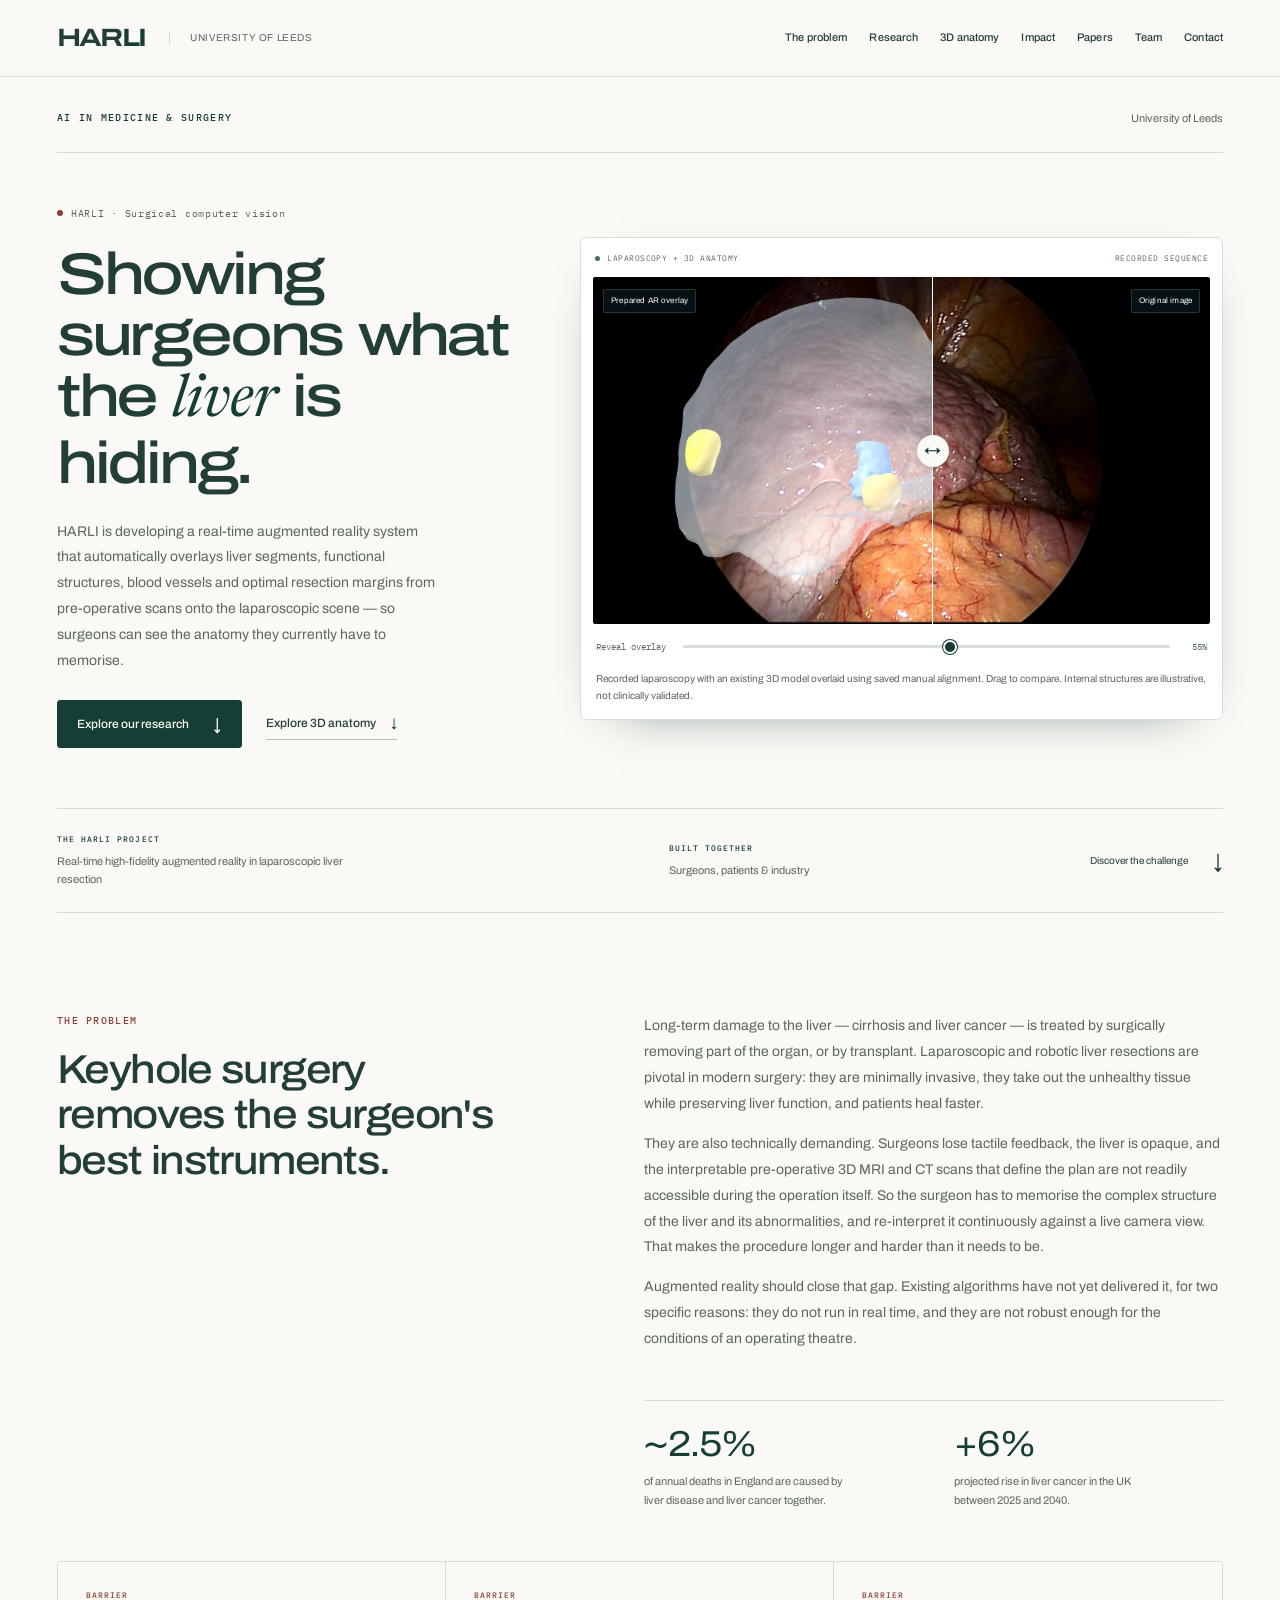
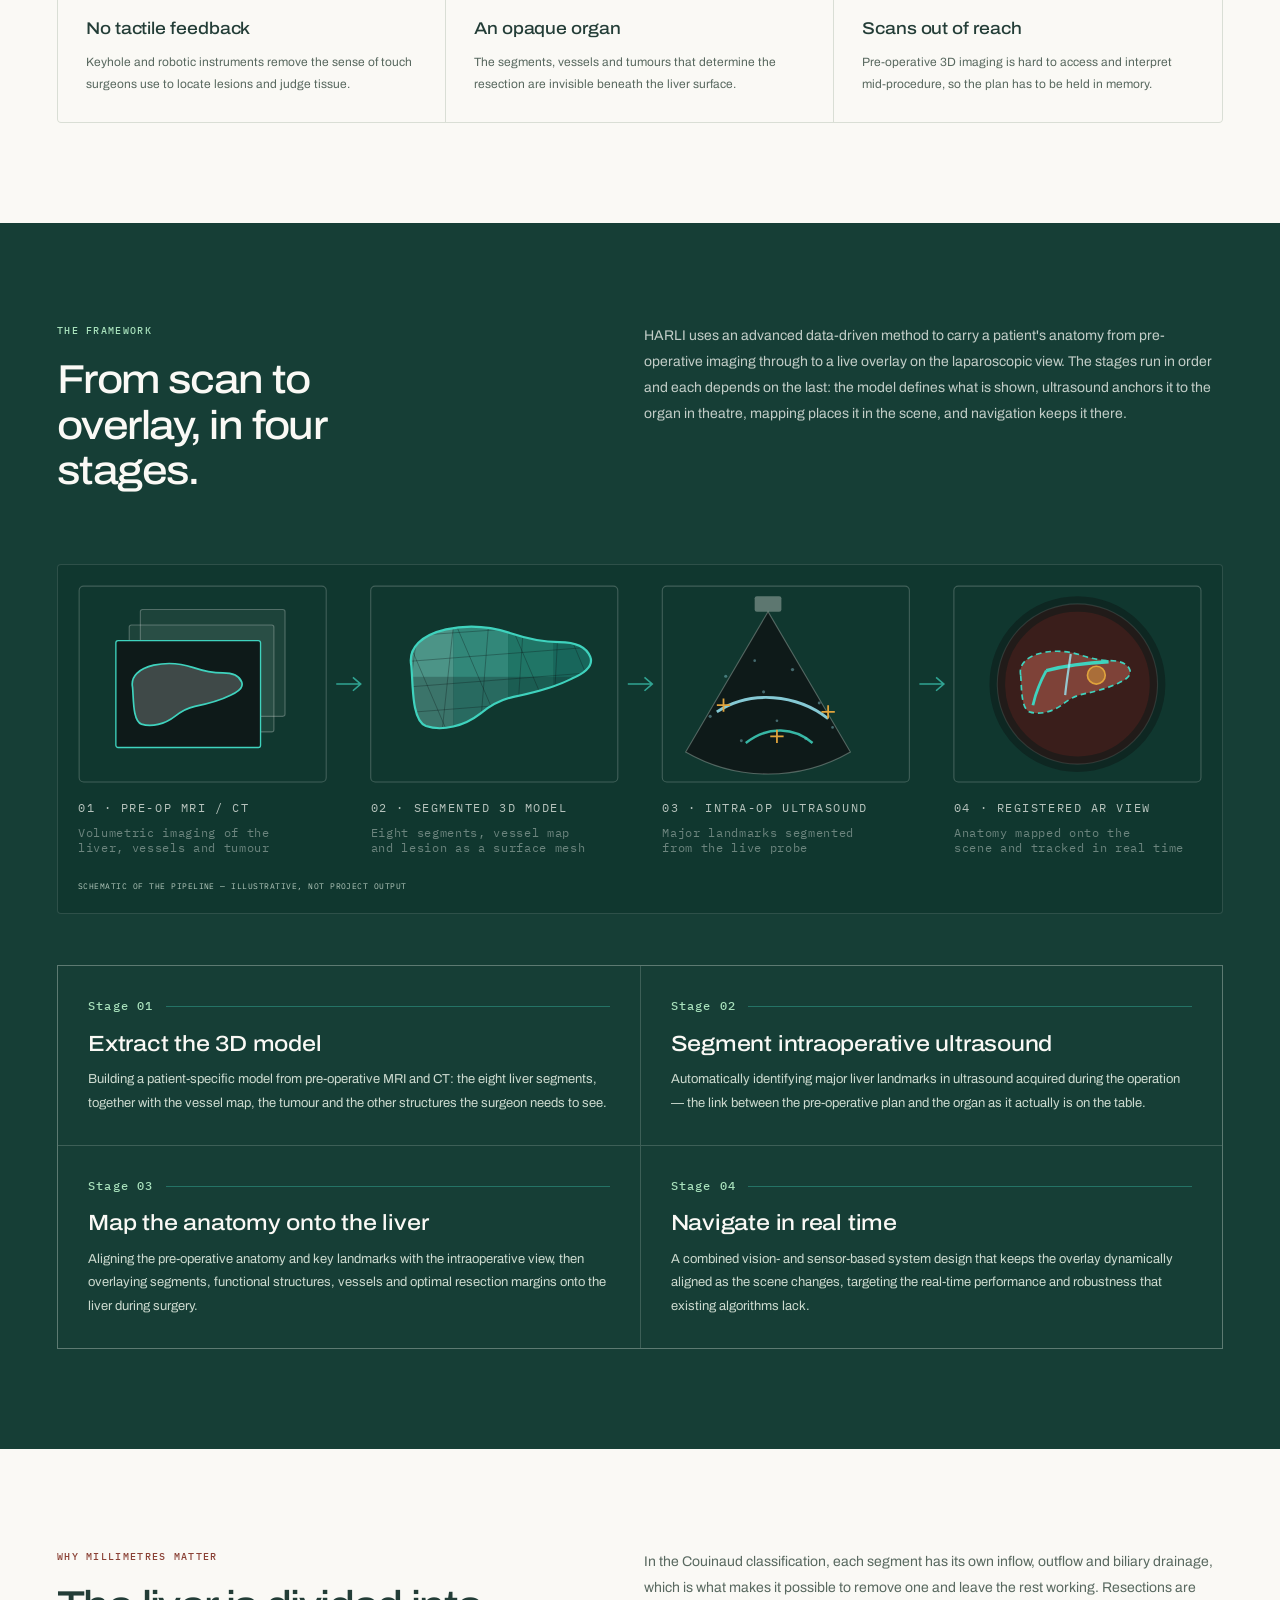
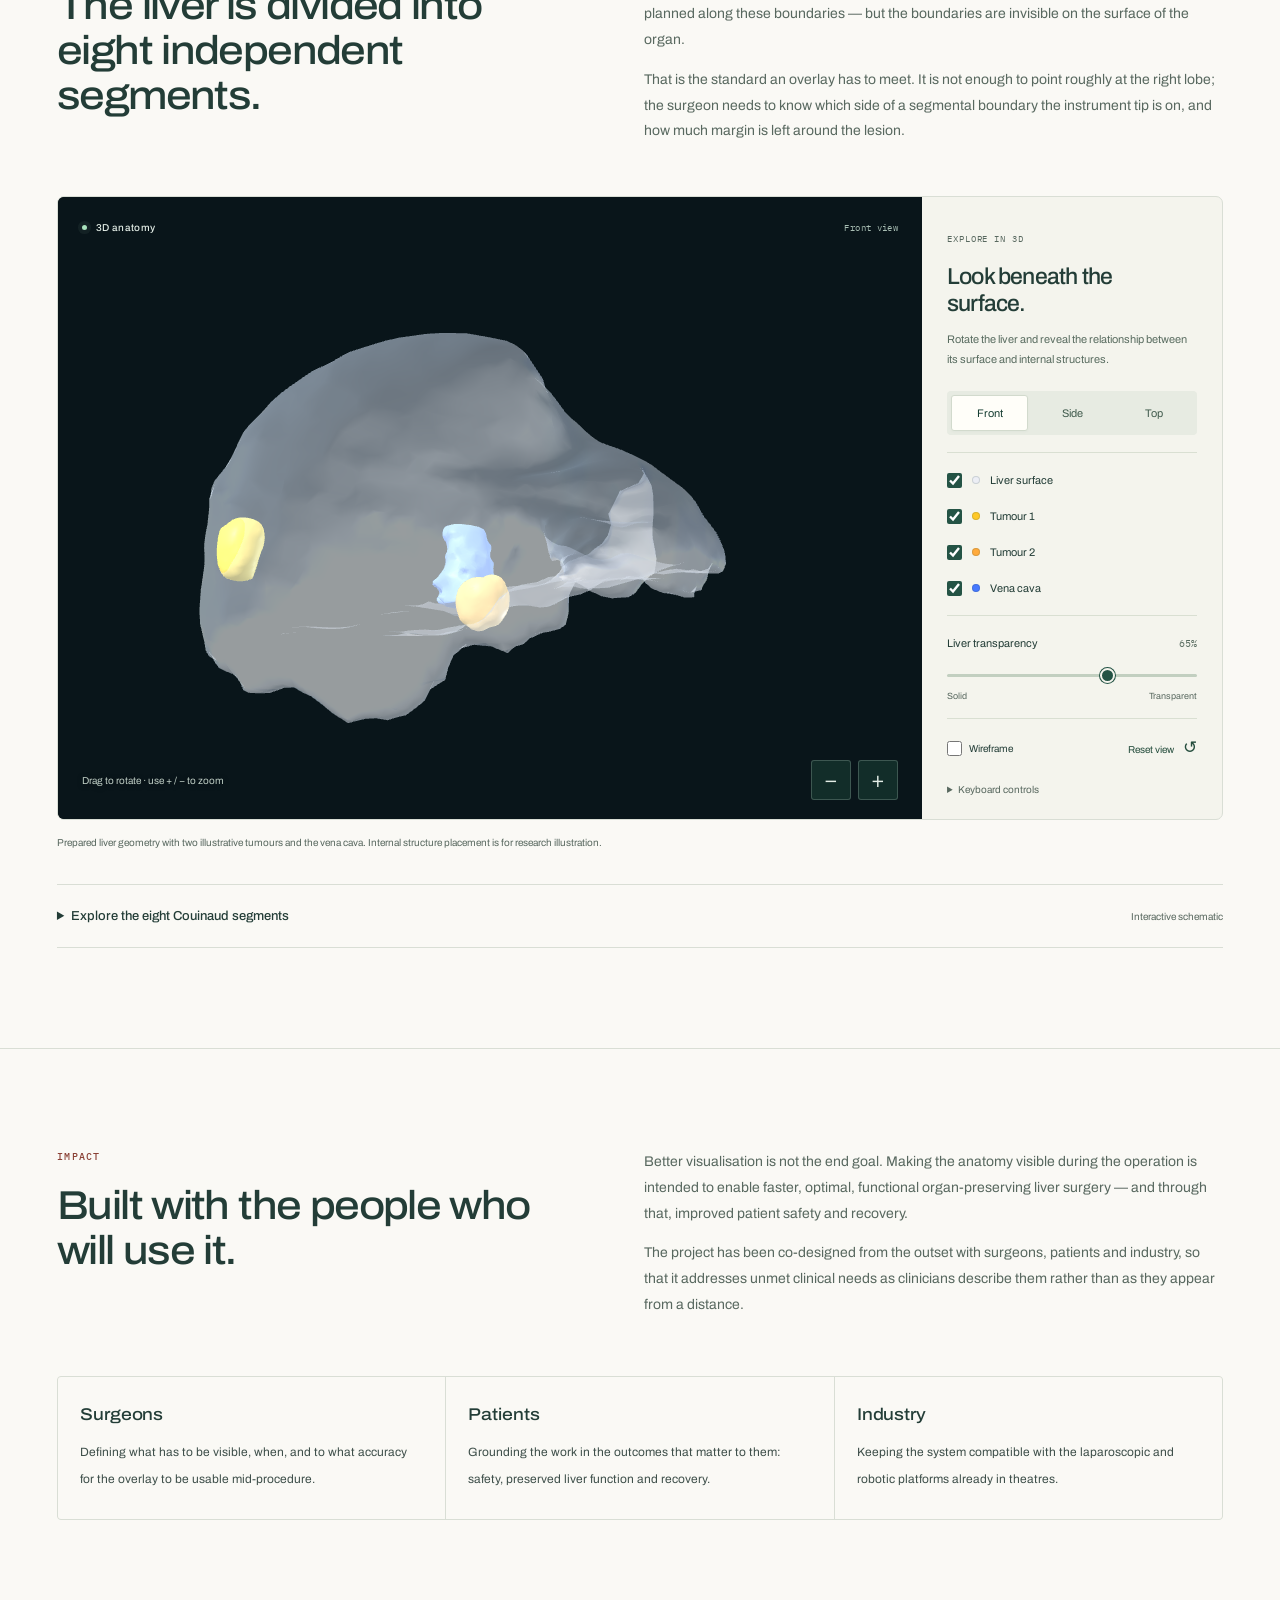
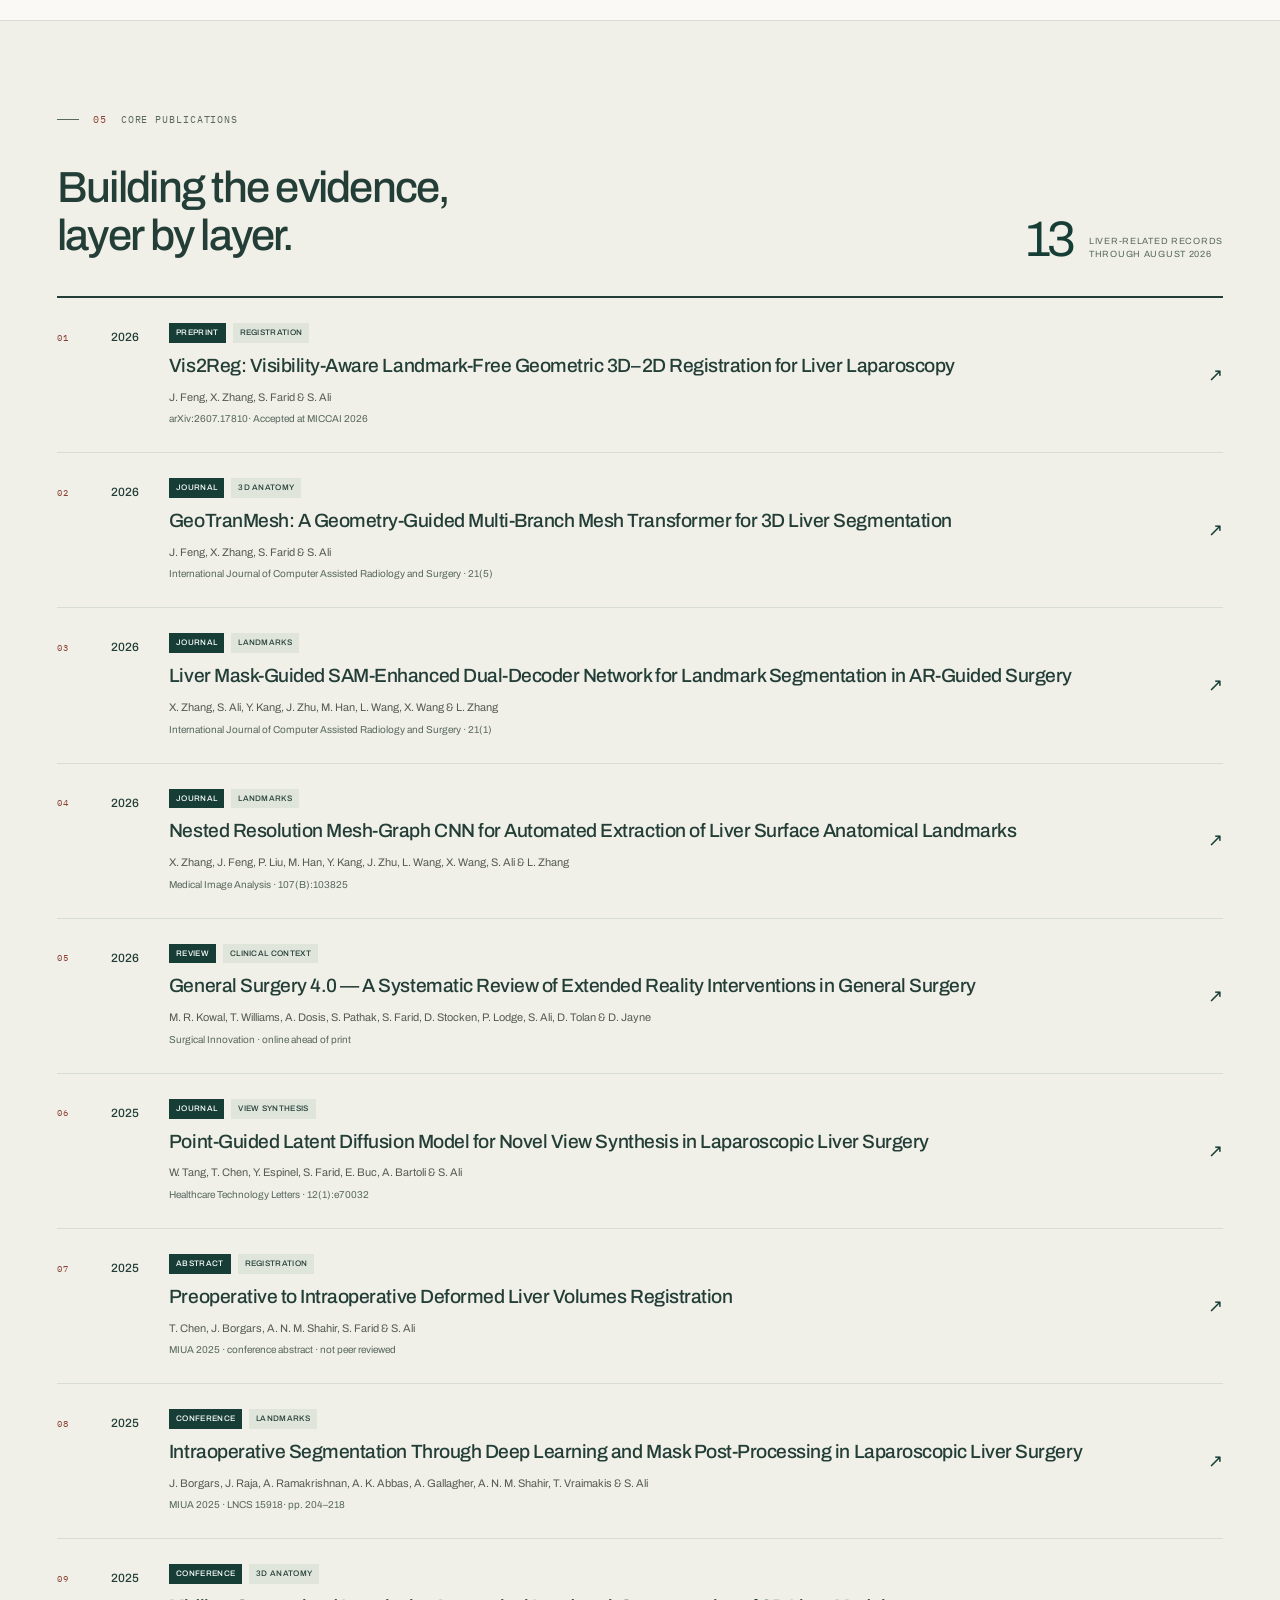
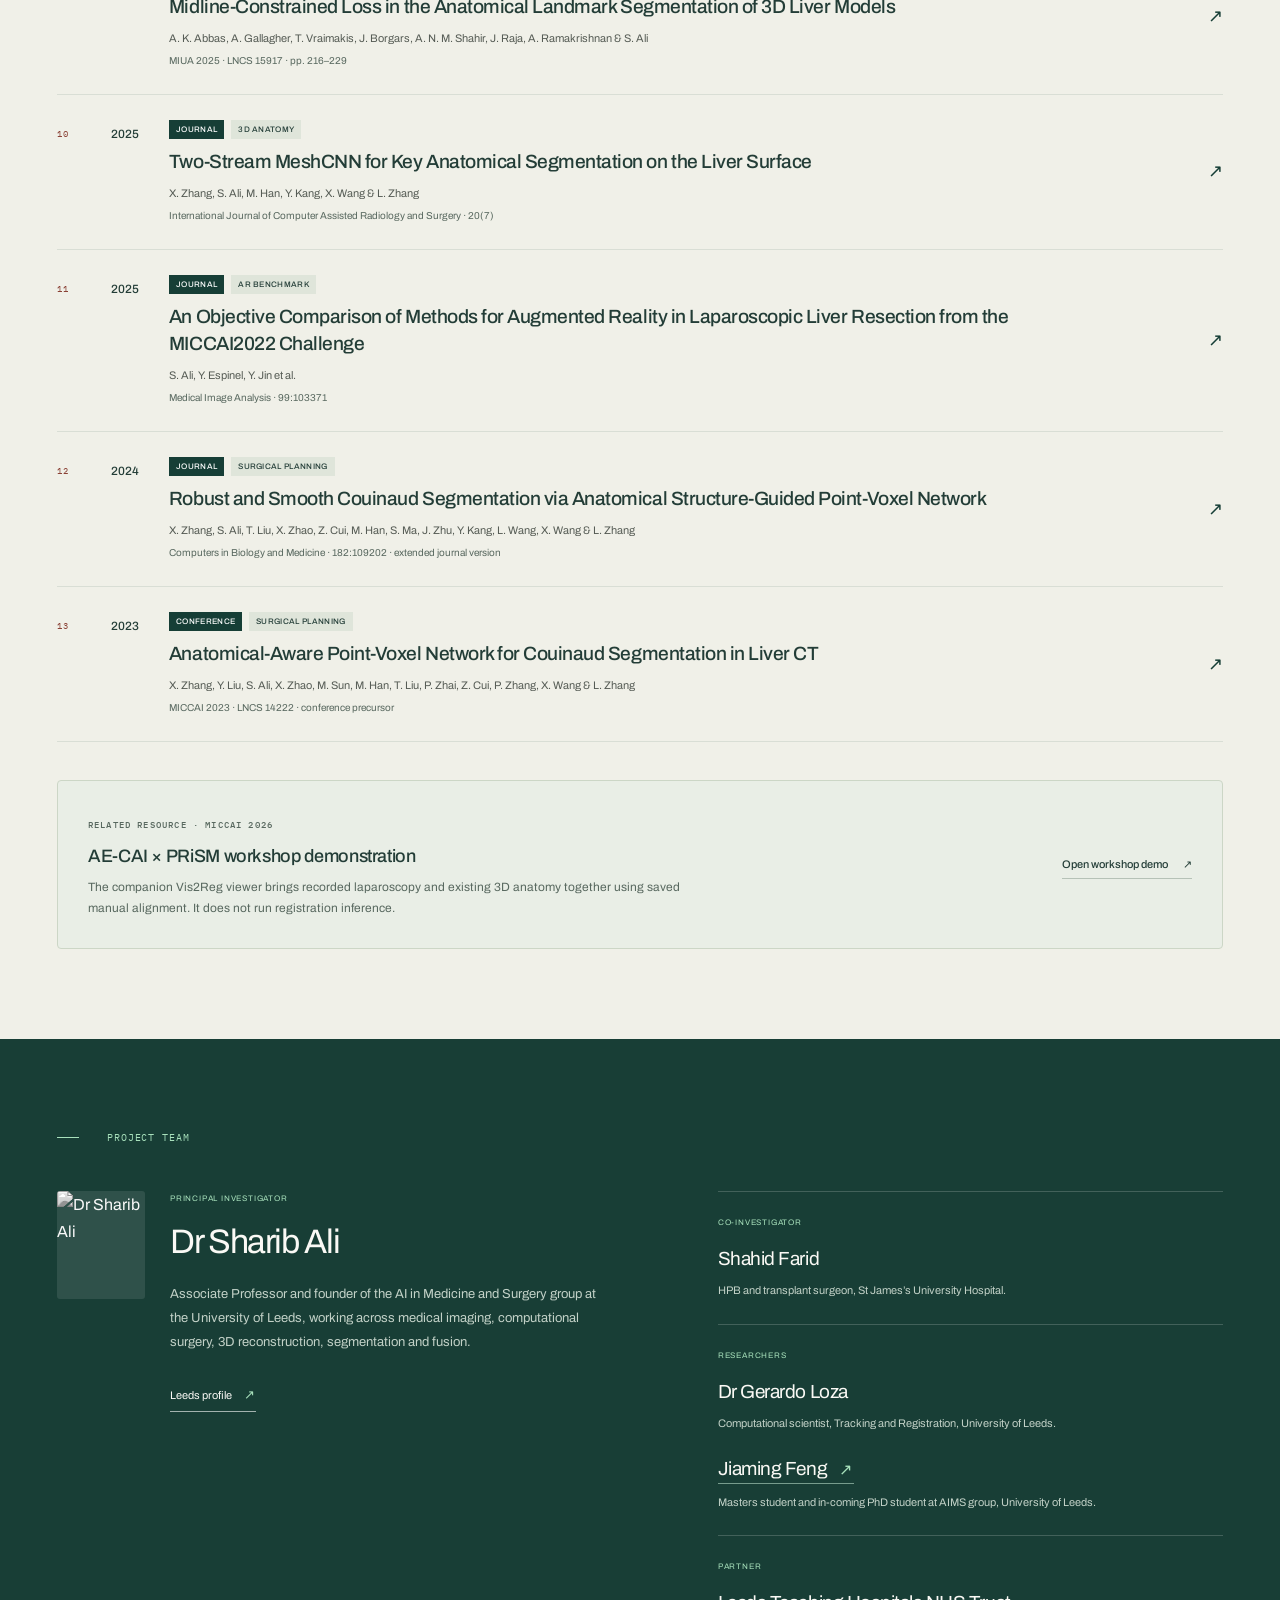
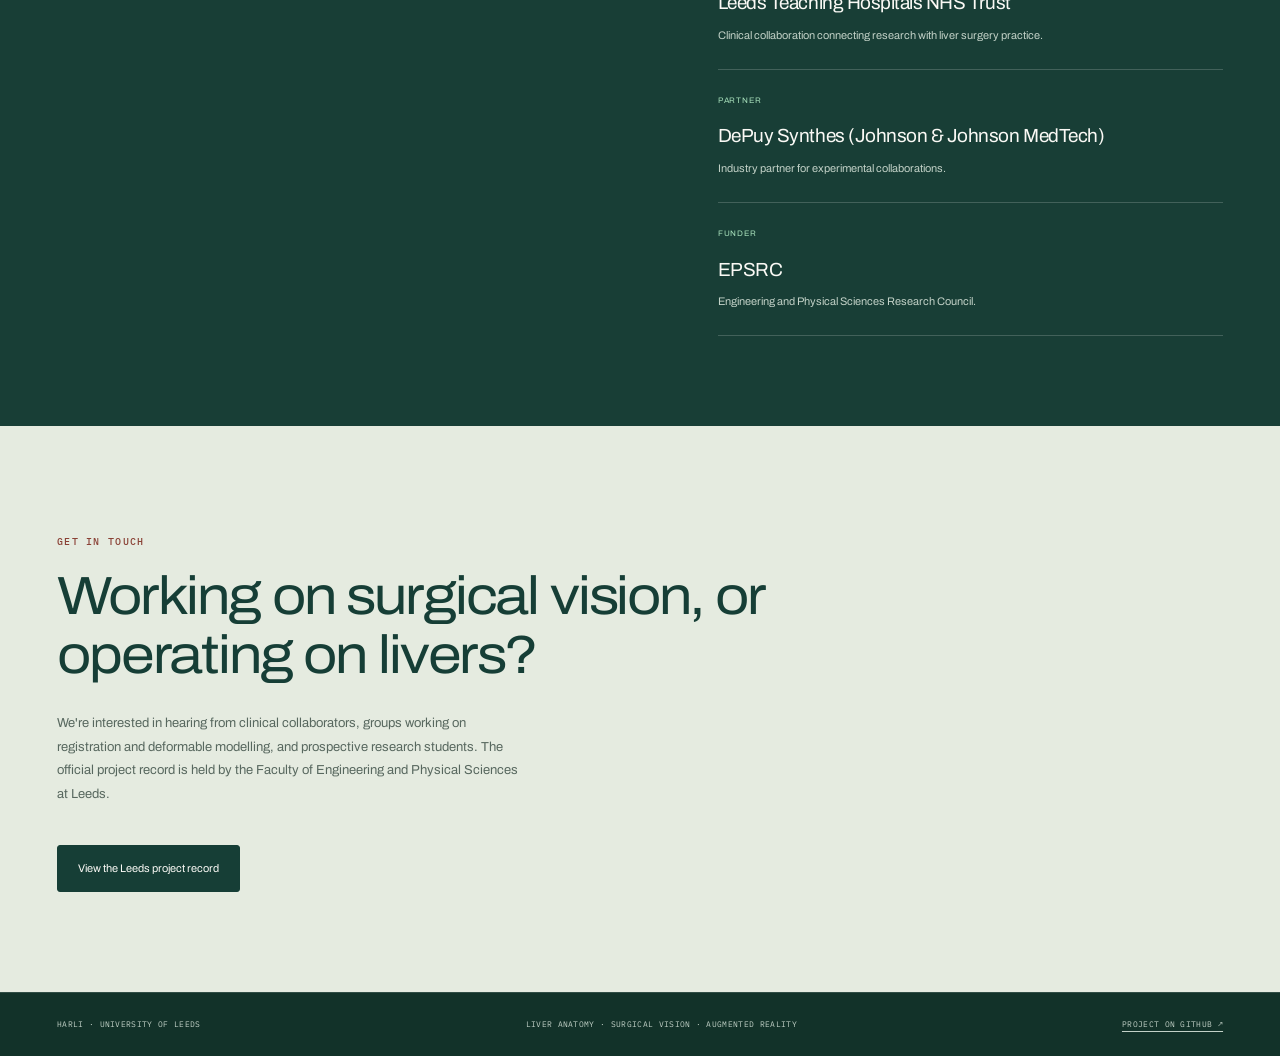
==== commit c03a054d: "Refocus HARLI on project research and embed interactive 3D anatomy" ====
--- a/index.html
+++ b/index.html
@@ -12,7 +12,7 @@
 <meta property="og:description" content="Showing surgeons the liver segments, vessels, tumours and resection margins hidden beneath the surface of the organ.">
 <meta property="og:url" content="https://aimsgroup-Leeds.github.io/HARLI/">
 <meta property="og:image" content="https://aimsgroup-leeds.github.io/HARLI/assets/demo/laparoscopic-overlay.webp">
-<meta property="og:image:alt" content="Recorded laparoscopic frame with the prepared Vis2Reg liver overlay">
+<meta property="og:image:alt" content="Recorded laparoscopic frame with a manually aligned 3D liver overlay">
 <meta name="twitter:card" content="summary_large_image">
 <meta name="theme-color" content="#17403B">
 <link rel="icon" href="data:image/svg+xml,<svg xmlns='http://www.w3.org/2000/svg' viewBox='0 0 32 32'><rect width='32' height='32' rx='7' fill='%2317403B'/><circle cx='16' cy='16' r='8' fill='none' stroke='%233FD3BE' stroke-width='2.4'/><circle cx='16' cy='16' r='2.6' fill='%238A2E2B'/></svg>">
@@ -474,6 +474,8 @@
 </style>
 <link rel="stylesheet" href="assets/site.css">
 <script src="assets/site.js" defer></script>
+<link rel="stylesheet" href="assets/anatomy/viewer.css">
+<script src="assets/anatomy/viewer.js" defer></script>
 </head>
 <body>
 <a class="skip-link" href="#top">Skip to content</a>
@@ -486,8 +488,7 @@
     <nav class="mast-nav" id="main-nav" aria-label="Main navigation">
       <a href="#problem">The problem</a>
       <a href="#work">Research</a>
-      <a href="#demo" class="nav-demo">Demo <span aria-hidden="true">↗</span></a>
-      <a href="#anatomy">Anatomy</a>
+      <a href="#anatomy">3D anatomy</a>
       <a href="#impact">Impact</a>
       <a href="#publications">Papers</a>
       <a href="#team">Team</a>
@@ -504,14 +505,13 @@
       <div class="hero-topline"><span class="eyebrow">AI in Medicine &amp; Surgery</span><span class="hero-institution">University of Leeds</span></div>
       <div class="hero-layout">
         <div class="hero-copy">
-          <p class="hero-kicker"><span></span> Seeing beyond the surface</p>
+          <p class="hero-kicker"><span></span> HARLI · Surgical computer vision</p>
           <h1 class="display" id="hero-title">Showing surgeons what the <em>liver</em> is hiding.</h1>
           <p class="hero-description">HARLI is developing a real-time augmented reality system that automatically overlays liver segments, functional structures, blood vessels and optimal resection margins from pre-operative scans onto the laparoscopic scene — so surgeons can see the anatomy they currently have to memorise.</p>
-          <div class="hero-actions"><a class="action primary" href="https://jarm1ng.github.io/Vis2Reg-Demo/?case=p4video&amp;frame=204" target="_blank" rel="noopener noreferrer">Explore the demo <span aria-hidden="true">↗</span></a><a class="text-link" href="#work">Our research <span aria-hidden="true">↓</span></a></div>
-          <p class="hero-event">Vis2Reg · AE-CAI × PRiSM · MICCAI 2026</p>
+          <div class="hero-actions"><a class="action primary" href="#work">Explore our research <span aria-hidden="true">↓</span></a><a class="text-link" href="#anatomy">Explore 3D anatomy <span aria-hidden="true">↓</span></a></div>
         </div>
         <figure class="scope hero-media">
-          <div class="image-toolbar"><span class="live-dot"></span> FROM THE DEMONSTRATION <span class="frame-label">FRAME 204 / 511</span></div>
+          <div class="image-toolbar"><span class="live-dot"></span> LAPAROSCOPY + 3D ANATOMY <span class="frame-label">RECORDED SEQUENCE</span></div>
           <div class="scope-frame" id="scope" style="--wipe:55%" role="group" aria-label="Compare the recorded image with its prepared AR overlay" aria-describedby="scope-caption">
             <img class="scope-image" src="assets/demo/laparoscopic-original.webp" width="1600" height="900" alt="Original laparoscopic camera view of the liver surface" fetchpriority="high" draggable="false">
             <div class="scope-overlay" id="overlay"><img class="scope-image" src="assets/demo/laparoscopic-overlay.webp" width="1600" height="900" alt="The same frame with a translucent liver model and illustrative internal structures" fetchpriority="high" draggable="false"></div>
@@ -519,7 +519,7 @@
             <div class="scope-handle" aria-hidden="true"><span>↔</span></div>
           </div>
           <div class="scope-controls"><label for="wipe">Reveal overlay</label><input type="range" id="wipe" min="0" max="100" value="55" aria-describedby="scope-caption"><output id="pct" for="wipe">55%</output></div>
-          <figcaption class="scope-caption" id="scope-caption">A real laparoscopic frame from the recorded Patient 04 sequence, with the demo’s saved manual registration. Drag to compare. Internal anatomy is illustrative, not clinically validated.</figcaption>
+          <figcaption class="scope-caption" id="scope-caption">Recorded laparoscopy with an existing 3D model overlaid using saved manual alignment. Drag to compare. Internal structures are illustrative, not clinically validated.</figcaption>
         </figure>
       </div>
       <div class="project-strip"><p><span class="eyebrow">The HARLI project</span>Real-time high-fidelity augmented reality in laparoscopic liver resection</p><p><span class="eyebrow">Built together</span>Surgeons, patients &amp; industry</p><a href="#problem" aria-label="Discover the clinical problem">Discover the challenge <span aria-hidden="true">↓</span></a></div>
@@ -586,24 +586,6 @@
           <p>Pre-operative 3D imaging is hard to access and interpret mid-procedure, so the plan has to be held in memory.</p>
         </li>
       </ul>
-    </div>
-  </section>
-
-  <!-- ============ WORKSHOP DEMONSTRATION ============ -->
-  <section id="demo" class="demo-section" aria-labelledby="demo-title">
-    <div class="wrap">
-      <div class="section-kicker"><span>In the browser</span> MICCAI 2026 · AE-CAI × PRiSM</div>
-      <div class="demo-layout">
-        <div class="demo-copy">
-          <h2 class="section-title" id="demo-title">Meet the anatomy.<br><em>Explore the view.</em></h2>
-          <p class="demo-name">Vis2Reg — Liver AR Studio</p>
-          <p>Move between the recorded laparoscopic image, its prepared AR overlay and an interactive 3D liver model. Explore the workshop demonstration directly in your browser.</p>
-          <ul class="demo-features"><li><span>01</span> Compare original and augmented views</li><li><span>02</span> Rotate anatomy and reveal internal structures</li><li><span>03</span> Explore keyframes and export a view</li></ul>
-          <div class="demo-actions"><a class="action primary" href="https://jarm1ng.github.io/Vis2Reg-Demo/?case=p4video&amp;frame=204" target="_blank" rel="noopener noreferrer">Launch interactive demo <span aria-hidden="true">↗</span></a><a class="text-link" href="https://github.com/Jarm1ng/Vis2Reg-Demo" target="_blank" rel="noopener noreferrer">View on GitHub <span aria-hidden="true">↗</span></a></div>
-        </div>
-        <figure class="studio-preview"><a href="https://jarm1ng.github.io/Vis2Reg-Demo/?case=p4video&amp;frame=204" target="_blank" rel="noopener noreferrer" aria-label="Open Vis2Reg Liver AR Studio in a new tab"><img src="assets/demo/demo-studio.webp" width="1440" height="1100" loading="lazy" alt="Vis2Reg browser interface with the liver AR overlay, structure controls and recorded sequence timeline"><span class="preview-open">Open the studio <span aria-hidden="true">↗</span></span></a><figcaption>The Vis2Reg workshop demonstration, by <a href="https://jarm1ng.github.io/" target="_blank" rel="noopener noreferrer">Jiaming Feng</a> and Sharib Ali.</figcaption></figure>
-      </div>
-      <div class="demo-note"><span class="eyebrow">About this demo</span><p>Patient 04 · 511 recorded frames · approximately 57 seconds. The viewer replays saved manual registration; it does not run live registration inference. Internal anatomy alignment is illustrative and unvalidated. This is a research demonstration, not a clinical navigation tool.</p></div>
     </div>
   </section>
 
@@ -806,9 +788,39 @@
         </div>
       </div>
 
-      <figure class="anatomy-preview">
-        <img src="assets/demo/anatomy.webp" width="1600" height="900" loading="lazy" alt="Liver mesh from the Vis2Reg demo with a translucent surface, illustrative tumour structures and vena cava">
-        <figcaption><span class="eyebrow">From the demo</span><h3>A different perspective on the same anatomy.</h3><p>The prepared liver mesh from Vis2Reg, with transparency revealing illustrative internal structures. Rotate the model and explore its layers in the interactive studio.</p><a class="text-link" href="https://jarm1ng.github.io/Vis2Reg-Demo/?case=p4video&amp;frame=204" target="_blank" rel="noopener noreferrer">Explore the 3D model <span aria-hidden="true">↗</span></a></figcaption>
+      <figure class="anatomy-viewer" id="anatomy-viewer" aria-labelledby="anatomy-viewer-title">
+        <div class="anatomy-workspace">
+          <div class="anatomy-stage" id="anatomy-stage" aria-busy="false">
+            <img class="anatomy-fallback" id="anatomy-fallback" src="assets/demo/anatomy.webp" width="1600" height="900" loading="lazy" alt="Prepared liver surface shown transparently, with two illustrative tumours and the vena cava visible inside.">
+            <div class="anatomy-stage-heading" aria-hidden="true"><span class="anatomy-status-dot"></span> 3D anatomy <span id="anatomy-current-view">Prepared model</span></div>
+            <div class="anatomy-loading" id="anatomy-loading"><p id="anatomy-status" role="status">Prepared liver anatomy.</p><noscript><p>Enable JavaScript to rotate the model and adjust its layers.</p></noscript><button id="anatomy-retry" type="button" hidden>Load 3D model</button></div>
+            <canvas id="anatomy-canvas" hidden tabindex="0" role="group" aria-label="Interactive 3D liver model" aria-describedby="anatomy-interaction-help anatomy-keyboard-help"></canvas>
+            <div class="anatomy-stage-footer" id="anatomy-stage-footer" hidden>
+              <p id="anatomy-interaction-help"><span class="anatomy-desktop-help">Drag to rotate · use + / − to zoom</span><span class="anatomy-mobile-help">Enable touch to rotate and pinch to zoom</span></p>
+              <button id="anatomy-touch" type="button" aria-pressed="false">Enable touch rotation</button>
+              <div class="anatomy-zoom" role="group" aria-label="Model zoom"><button id="anatomy-zoom-out" type="button" aria-label="Zoom out">−</button><button id="anatomy-zoom-in" type="button" aria-label="Zoom in">+</button></div>
+            </div>
+          </div>
+          <div class="anatomy-panel">
+            <div class="anatomy-panel-heading"><span class="anatomy-overline">Explore in 3D</span><h3 id="anatomy-viewer-title">Look beneath the surface.</h3><p>Rotate the liver and reveal the relationship between its surface and internal structures.</p></div>
+            <fieldset class="anatomy-settings" id="anatomy-settings" disabled>
+              <legend class="anatomy-sr-only">3D anatomy controls</legend>
+              <div class="anatomy-presets" role="group" aria-label="View presets">
+                <button type="button" data-anatomy-view="front" aria-pressed="true">Front</button><button type="button" data-anatomy-view="side" aria-pressed="false">Side</button><button type="button" data-anatomy-view="top" aria-pressed="false">Top</button>
+              </div>
+              <div class="anatomy-layers">
+                <label><input type="checkbox" id="anatomy-layer-liver" data-anatomy-layer="liver" checked><span class="anatomy-swatch anatomy-swatch-liver" aria-hidden="true"></span><span>Liver surface</span></label>
+                <label><input type="checkbox" id="anatomy-layer-tumour" data-anatomy-layer="tumour" checked><span class="anatomy-swatch anatomy-swatch-tumour" aria-hidden="true"></span><span>Tumour 1</span></label>
+                <label><input type="checkbox" id="anatomy-layer-tumor2" data-anatomy-layer="tumor2" checked><span class="anatomy-swatch anatomy-swatch-tumor2" aria-hidden="true"></span><span>Tumour 2</span></label>
+                <label><input type="checkbox" id="anatomy-layer-vena-cava" data-anatomy-layer="vena_cava" checked><span class="anatomy-swatch anatomy-swatch-vena" aria-hidden="true"></span><span>Vena cava</span></label>
+              </div>
+              <div class="anatomy-transparency"><label for="anatomy-transparency">Liver transparency <output id="anatomy-transparency-value" for="anatomy-transparency">65%</output></label><input id="anatomy-transparency" type="range" min="0" max="100" step="1" value="65" aria-valuetext="65 percent transparent"><div aria-hidden="true"><span>Solid</span><span>Transparent</span></div></div>
+              <div class="anatomy-panel-bottom"><label for="anatomy-wireframe"><input id="anatomy-wireframe" type="checkbox"> Wireframe</label><button id="anatomy-reset" type="button">Reset view <span aria-hidden="true">↺</span></button></div>
+            </fieldset>
+            <details class="anatomy-keyboard"><summary>Keyboard controls</summary><p id="anatomy-keyboard-help">Focus the model, then use arrow keys to rotate, + / − to zoom, and R to reset. Tab moves to the next control. Page scrolling stays available outside touch rotation.</p></details>
+          </div>
+        </div>
+        <figcaption class="anatomy-caption">Prepared liver geometry with two illustrative tumours and the vena cava. Internal structure placement is for research illustration.</figcaption>
       </figure>
       <details class="anatomy-explainer" id="anatomy-explainer"><summary>Explore the eight Couinaud segments <span>Interactive schematic</span></summary>
       <div class="model">
@@ -1114,8 +1126,11 @@
 <span class="pub-arrow" aria-hidden="true">↗</span>
 </a>
 </div>
-</div>
-<!-- <p class="bibliography-note">Journal and conference versions are deduplicated. The 2025 MIUA abstract is explicitly labelled non-peer-reviewed; Vis2Reg is listed as a preprint. The 2023 Couinaud paper and its extended 2024 journal version are retained as distinct records.</p> -->
+<aside class="research-resource" id="demo" aria-labelledby="resource-title">
+  <div><span class="eyebrow">Related resource · MICCAI 2026</span><h3 id="resource-title">AE-CAI × PRiSM workshop demonstration</h3><p>The companion Vis2Reg viewer brings recorded laparoscopy and existing 3D anatomy together using saved manual alignment. It does not run registration inference.</p></div>
+  <a class="text-link" href="https://jarm1ng.github.io/Vis2Reg-Demo/?case=p4video&amp;frame=204" target="_blank" rel="noopener noreferrer">Open workshop demo <span aria-hidden="true">↗</span></a>
+</aside>
+</div>
 </section>
   <!-- ============ TEAM / DETAILS ============ -->
 
@@ -1190,7 +1205,7 @@
 <footer>
   <div class="wrap">
     <span>HARLI · University of Leeds</span>
-    <span>Recorded demo imagery · Research visualisation</span>
+    <span>Liver anatomy · Surgical vision · Augmented reality</span>
     <a href="https://github.com/aimsgroup-Leeds/HARLI" target="_blank" rel="noopener noreferrer">Project on GitHub ↗</a>
   </div>
 </footer>
--- a/assets/site.css
+++ b/assets/site.css
@@ -25,8 +25,6 @@
 .mast-sub{font-family:var(--f-display);font-size:10px;line-height:1.4;letter-spacing:.06em;border-left:1px solid var(--rule);padding-left:20px;max-width:145px}
 .mast-nav{margin-left:auto;gap:22px;align-items:center}
 .mast-nav a{font-family:var(--f-display);font-size:11px;font-weight:500;letter-spacing:.01em;text-transform:none;padding-block:8px}
-.mast-nav .nav-demo{border:1px solid var(--drape);padding:7px 14px;border-radius:3px}
-.mast-nav .nav-demo:hover{background:var(--drape);color:var(--paper)}
 .menu-toggle{display:none}
 .hero{padding:32px 0 0}
 .hero-topline{display:flex;justify-content:space-between;align-items:center;padding-bottom:24px;border-bottom:1px solid var(--rule)}
@@ -38,14 +36,13 @@
 .hero h1{font-size:clamp(40px,4.6vw,66px);line-height:1.04;max-width:13ch;letter-spacing:-.055em;font-weight:500}
 .hero h1 em{font-weight:400}
 .hero-description{font-size:14px;line-height:1.85;max-width:48ch;color:var(--muted);margin:24px 0 26px}
-.hero-actions,.demo-actions{display:flex;align-items:center;gap:24px;flex-wrap:wrap}
+.hero-actions{display:flex;align-items:center;gap:24px;flex-wrap:wrap}
 .action{display:inline-flex;gap:24px;align-items:center;justify-content:space-between;text-decoration:none;padding:13px 19px;font-size:12px;font-weight:500;border:1px solid var(--drape);border-radius:3px;transition:background .2s}
 .action.primary{background:var(--drape);color:var(--paper)}
 .action.primary:hover{background:var(--drape-lift)}
 .action span{font-size:17px;line-height:1}
 .text-link{display:inline-flex;align-items:center;gap:15px;font-size:12px;font-weight:500;text-decoration:none;border-bottom:1px solid #b6c2b7;padding-block:5px}
 .text-link:hover{color:var(--oxblood);border-color:var(--oxblood)}
-.hero-event{font-family:var(--f-mono);font-size:9px;color:var(--muted);margin:18px 0 0;letter-spacing:.02em}
 .scope{margin:0;min-width:0}
 .hero-media{background:#fff;border:1px solid var(--rule);padding:12px;border-radius:7px;box-shadow:0 15px 55px -40px #173c37}
 .image-toolbar{display:flex;align-items:center;gap:7px;font-family:var(--f-mono);font-size:8px;letter-spacing:.06em;padding:2px 2px 12px;color:var(--muted)}
@@ -82,25 +79,9 @@
 .constraints .eyebrow{font-size:8px}
 .constraints h3{font-size:17px;font-weight:500}
 .constraints p{font-size:12px;line-height:1.8;color:var(--muted)}
-.demo-section{background:#e9eee6;border-block:1px solid #d8dfd3}
 .section-kicker{display:flex;gap:14px;align-items:center;font-family:var(--f-mono);font-size:10px;letter-spacing:.09em;text-transform:uppercase;color:var(--muted)}
 .section-kicker>span{color:var(--oxblood)}
 .section-kicker:before{content:'';width:22px;height:1px;background:currentColor}
-.demo-layout{display:grid;grid-template-columns:.85fr 1.15fr;gap:60px;align-items:center;margin-top:42px}
-.demo-copy .section-title{font-size:clamp(32px,3.5vw,48px)}
-.demo-name{font-size:13px;font-weight:600;margin:26px 0 9px}
-.demo-copy>p:not(.demo-name){font-size:13px;color:var(--muted);line-height:1.8;max-width:46ch}
-.demo-features{list-style:none;padding:0;margin:24px 0 28px;border-top:1px solid #ccd6c6}
-.demo-features li{display:flex;align-items:baseline;gap:18px;padding:11px 0;border-bottom:1px solid #ccd6c6;font-size:11px}
-.demo-features span{font:9px var(--f-mono);color:var(--muted)}
-.demo-actions{gap:20px}.demo-actions .action{font-size:11px;padding:12px 15px}
-.studio-preview{margin:0;min-width:0}
-.studio-preview>a{position:relative;display:block;text-decoration:none;box-shadow:0 22px 40px -25px #173c3770;border:1px solid #c6cfc1;border-radius:5px;overflow:hidden;background:white}
-.studio-preview img{width:100%;height:auto}
-.preview-open{position:absolute;right:12px;bottom:12px;background:var(--drape);color:white;padding:10px 15px;border:1px solid #ffffff40;border-radius:3px;display:flex;gap:24px;font-size:10px}
-.studio-preview figcaption{font-size:10px;line-height:1.7;color:var(--muted);margin-top:16px}
-.demo-note{display:grid;grid-template-columns:150px 1fr;gap:32px;border-top:1px solid #c6d0c1;padding-top:22px;margin-top:40px;align-items:baseline}
-.demo-note p{font-size:11px;line-height:1.8;color:var(--muted);margin:0;max-width:95ch}
 .band{background:var(--drape)}
 .band .section-title{max-width:14ch}
 .band .col-label .eyebrow{color:var(--overlay)}
@@ -109,13 +90,6 @@
 .strand{padding:30px}
 .strand h3{font-size:22px;font-weight:500;line-height:1.25}
 .strand p{font-size:13px;line-height:1.8;color:#ccdacf}
-.anatomy-preview{display:grid;grid-template-columns:1.2fr 1fr;margin:38px 0 0;background:#09151a;border-radius:5px;overflow:hidden;color:var(--paper);align-items:center}
-.anatomy-preview img{width:100%;height:auto}
-.anatomy-preview figcaption{padding:30px 40px 30px 0}
-.anatomy-preview .eyebrow{color:var(--overlay);font-size:8px}
-.anatomy-preview h3{font-size:26px;font-weight:400;letter-spacing:-.02em;line-height:1.25;max-width:18ch;margin:18px 0}
-.anatomy-preview p{font-size:12px;line-height:1.8;color:#b7c8c0;max-width:42ch}
-.anatomy-preview .text-link{color:var(--overlay);margin-top:8px;font-size:11px}
 .anatomy-explainer{border-block:1px solid var(--rule);margin-top:32px}
 .anatomy-explainer summary{cursor:pointer;padding:20px 0;font-size:13px;font-weight:500}
 .anatomy-explainer summary>span{font-size:10px;font-weight:400;color:var(--muted);float:right;margin-top:3px}
@@ -174,7 +148,6 @@
 @media(max-width:1100px){
   .masthead .wrap{gap:16px}.mast-nav{gap:14px}.mast-sub{display:none}
   .hero-layout{gap:30px;grid-template-columns:1fr 1.15fr}.hero h1{font-size:48px}.hero-description{font-size:13px}
-  .demo-layout{gap:32px}.hero-actions,.demo-actions{gap:16px}.hero-event{font-size:8px}
   .lead-profile{grid-template-columns:1fr}.lead-profile img{width:72px;height:85px}
 }
 @media(max-width:820px){
@@ -182,30 +155,26 @@
   .menu-toggle{display:flex;align-items:center;gap:20px;border:1px solid #b6c2b7;border-radius:3px;padding:6px 12px;background:transparent;color:var(--drape);font-size:11px;cursor:pointer}
   .mast-nav{display:flex;flex-wrap:wrap;gap:8px 20px;position:absolute;top:64px;left:0;right:0;padding:15px var(--gutter);background:var(--paper);border-bottom:1px solid var(--rule)}
   .js-nav .mast-nav{display:none}.js-nav .mast-nav.is-open{display:flex}
-  .mast-nav a{font-size:12px}.mast-nav .nav-demo{padding:6px 12px}
+  .mast-nav a{font-size:12px}
   .hero{padding-top:25px}.hero-layout{grid-template-columns:1fr;gap:30px;padding:32px 0}
   .hero h1{font-size:clamp(43px,7.5vw,66px);max-width:16ch}.hero-description{max-width:62ch;font-size:14px}.hero-kicker{margin-bottom:18px}
-  .hero-topline{padding-bottom:18px}.hero-event{font-size:9px}.hero-media{padding:12px}
+  .hero-topline{padding-bottom:18px}.hero-media{padding:12px}
   .hero-institution{font-size:9px}.hero-topline .eyebrow{font-size:9px}
   .image-toolbar{font-size:9px}.scope-tag{font-size:10px}.scope-caption{font-size:11px}
   .project-strip{grid-template-columns:1.4fr 1fr;gap:20px}.project-strip>a{display:none}
   .two-col{grid-template-columns:1fr;gap:20px}.col-label{position:static}.col-label .section-title{max-width:22ch}
-  .demo-layout{grid-template-columns:1fr;gap:35px;margin-top:30px}.demo-copy>p:not(.demo-name){max-width:60ch}
-  .demo-note{grid-template-columns:1fr;gap:12px}.demo-features{max-width:520px}
-  .anatomy-preview{grid-template-columns:1fr}.anatomy-preview figcaption{padding:0 26px 30px}.anatomy-preview h3{max-width:28ch}.anatomy-preview p{max-width:60ch}
   .team-grid{grid-template-columns:1fr;gap:38px}.lead-profile{grid-template-columns:88px 1fr}
   .constraints li{border-right:0;border-bottom:1px solid var(--rule)}.constraints li:last-child{border-bottom:0}
   .pipeline{padding:8px}.pipeline figcaption{font-size:7px}
 }
 @media(max-width:560px){
   .hero h1{font-size:46px}.hero-topline .eyebrow{font-size:8px}.hero-institution{font-size:8px}
-  .hero-description{font-size:13px}.hero-actions{gap:22px}.hero-event{font-size:8px}
+  .hero-description{font-size:13px}.hero-actions{gap:22px}
   .scope-tag{font-size:8px;padding:3px 5px;top:8px}.tag-left{left:7px}.tag-right{right:7px}
   .hero-media{padding:9px}.frame-label{font-size:7px}.image-toolbar{font-size:7px}
   .scope-controls{gap:12px}.scope-controls label{font-size:10px}.scope-caption{font-size:11px}
   .project-strip{grid-template-columns:1fr;gap:15px}.project-strip p{font-size:10px}.project-strip .eyebrow{margin-bottom:3px}
   .section-kicker{font-size:8px;gap:10px}.section-kicker:before{width:14px}
-  .demo-copy .section-title{font-size:36px}.demo-actions{gap:16px}.demo-actions .text-link{font-size:11px}
   .stats{grid-template-columns:1fr 1fr;gap:22px}.stats .fig{font-size:30px}.stats p{font-size:10px}
   .constraints{margin-top:25px}.constraints li{padding:23px}.constraints .eyebrow{margin-bottom:7px}
   .anatomy-explainer summary{font-size:11px}.anatomy-explainer summary>span{float:none;display:block;margin-left:15px;font-size:9px}
@@ -217,3 +186,13 @@
   footer .wrap{flex-direction:column;gap:10px}
 }
 @media(prefers-reduced-motion:reduce){html{scroll-behavior:auto}*{transition:none!important}}
+
+/* Keep supporting resources subordinate to the research outputs. */
+.research-resource{display:flex;align-items:center;justify-content:space-between;gap:48px;padding:28px 30px;border:1px solid #ccd6c6;border-radius:4px;background:#e9eee6;margin-top:38px;scroll-margin-top:100px}
+.research-resource>div{max-width:68ch}
+.research-resource .eyebrow{font-size:9px;color:var(--muted)}
+.research-resource h3{font-size:18px;font-weight:500;letter-spacing:-.02em;line-height:1.35;margin:8px 0}
+.research-resource p{font-size:12px;line-height:1.8;color:var(--muted);margin:0}
+.research-resource>a{flex-shrink:0;font-size:11px}
+@media(max-width:820px){.research-resource{align-items:start;flex-direction:column;gap:18px;padding:24px}}
+@media(max-width:560px){.image-toolbar{font-size:7px;letter-spacing:0}.frame-label{font-size:6px}.hero-actions{gap:18px}.hero-actions .text-link{font-size:11px}}
--- a/assets/anatomy/viewer.css
+++ b/assets/anatomy/viewer.css
@@ -0,0 +1,83 @@
+/* HARLI's self-contained, local 3D anatomy viewer. */
+.anatomy-viewer{margin:38px 0 0;font-family:var(--f-display,sans-serif);color:#233d37}
+.anatomy-workspace{display:grid;grid-template-columns:minmax(0,1fr) 300px;border:1px solid #d9ded5;border-radius:7px;overflow:hidden;background:#f4f4ed}
+.anatomy-stage{position:relative;isolation:isolate;min-width:0;min-height:540px;overflow:hidden;background:#09151a;color:#e4eee7}
+.anatomy-stage canvas,.anatomy-fallback{position:absolute;inset:0;display:block;width:100%;height:100%;object-fit:contain}
+.anatomy-stage canvas{touch-action:pan-y;cursor:grab;outline-offset:-5px}
+.anatomy-stage canvas:active{cursor:grabbing}
+.anatomy-stage canvas:focus-visible{outline:3px solid #b9e8c9}
+.anatomy-stage canvas.is-touch-active{touch-action:none}
+.anatomy-stage [hidden],.anatomy-viewer [hidden]{display:none!important}
+.anatomy-stage-heading{position:absolute;z-index:1;inset:22px 24px auto;display:flex;align-items:center;gap:9px;pointer-events:none;font-size:10px;font-weight:500;letter-spacing:.035em}
+.anatomy-stage-heading>span:last-child{margin-left:auto;font:9px var(--f-mono,monospace);color:#a8bdb3;letter-spacing:.04em}
+.anatomy-status-dot{display:block;width:5px;height:5px;border-radius:50%;background:#b6c1ba}
+.anatomy-viewer[data-state=ready] .anatomy-status-dot{background:#a8e1bc;box-shadow:0 0 0 4px #a8e1bc10}
+.anatomy-loading{position:absolute;z-index:2;left:18px;right:18px;bottom:18px;padding:11px 16px;background:#09151aee;border:1px solid #b7cbc52a;border-radius:4px;text-align:center}
+.anatomy-loading p{font-size:11px;line-height:1.6;margin:0;color:#d2ded6}
+.anatomy-loading button{margin-top:9px;min-height:40px;padding:5px 14px;background:#a8e1bc;color:#173d34;border:0;border-radius:3px;cursor:pointer;font-size:11px}
+.anatomy-stage-footer{position:absolute;z-index:2;bottom:19px;left:24px;right:24px;display:flex;align-items:center;gap:12px;pointer-events:none}
+.anatomy-stage-footer p{font-size:10px;color:#bfcec5;margin:0;line-height:1.5;text-shadow:0 1px 5px #09151a}
+.anatomy-zoom{display:flex;gap:7px;margin-left:auto;pointer-events:auto}
+.anatomy-zoom button{display:grid;place-items:center;width:40px;min-height:40px;font-size:22px;font-weight:300;line-height:1;color:#e4eee7;background:#16342dcc;border:1px solid #9ab6aa50;border-radius:3px;cursor:pointer}
+.anatomy-zoom button:hover{background:#284e41}
+.anatomy-mobile-help{display:none}
+.anatomy-stage-footer #anatomy-touch{display:none;pointer-events:auto;min-height:42px;padding:7px 11px;background:#16342de8;border:1px solid #9ab6aa70;border-radius:3px;color:#d8e9df;font-size:10px;cursor:pointer}
+.anatomy-panel{padding:26px 25px 21px;min-width:0}
+.anatomy-overline{font:9px var(--f-mono,monospace);letter-spacing:.10em;text-transform:uppercase;color:#58685f}
+.anatomy-panel h3{font-size:23px;line-height:1.2;font-weight:500;letter-spacing:-.035em;margin:12px 0 12px;max-width:17ch}
+.anatomy-panel-heading>p{font-size:11px;line-height:1.8;margin:0 0 22px;color:#596c60}
+.anatomy-settings{padding:0;margin:0;border:0;min-width:0;transition:opacity .15s}
+.anatomy-settings:disabled{opacity:.5}
+.anatomy-presets{display:flex;gap:5px;padding:4px;background:#e7ebe2;border-radius:4px;margin-bottom:17px}
+.anatomy-presets button{flex:1;min-height:36px;border:1px solid transparent;border-radius:3px;background:transparent;color:#425c4e;font-size:11px;cursor:pointer}
+.anatomy-presets button[aria-pressed=true]{border-color:#d2dacd;background:#fffef9;color:#173e33;box-shadow:0 1px 3px #163e3608}
+.anatomy-presets button:hover{background:#ffffffa8}
+.anatomy-layers{border-top:1px solid #d9dfd2;border-bottom:1px solid #d9dfd2;padding:9px 0}
+.anatomy-layers label{display:flex;align-items:center;gap:10px;min-height:36px;font-size:11px;cursor:pointer}
+.anatomy-layers input,.anatomy-panel-bottom input{width:15px;height:15px;margin:0;accent-color:#245345;cursor:pointer;flex:none}
+.anatomy-swatch{width:8px;height:8px;display:inline-block;border-radius:50%;box-shadow:inset 0 0 0 1px #233d372b}
+.anatomy-swatch-liver{background:#eceef5}.anatomy-swatch-tumour{background:#ffc828}.anatomy-swatch-tumor2{background:#ffaa3c}.anatomy-swatch-vena{background:#4678ff}
+.anatomy-transparency{padding:18px 0 14px}
+.anatomy-transparency>label{display:flex;justify-content:space-between;font-size:11px;align-items:baseline}
+.anatomy-transparency output{font:10px var(--f-mono,monospace);color:#596c60}
+.anatomy-transparency input{display:block;width:100%;height:24px;margin:10px 0 2px;padding:0;cursor:ew-resize;accent-color:#245345;background:transparent}
+.anatomy-transparency input::-webkit-slider-runnable-track{height:3px;background:#c2cfc0;border-radius:2px}
+.anatomy-transparency input::-webkit-slider-thumb{margin-top:-6px;width:15px;height:15px;background:#245345;border:2px solid #f4f4ed;border-radius:50%;box-shadow:0 0 0 1px #245345}
+.anatomy-transparency input::-moz-range-track{height:3px;background:#c2cfc0;border-radius:2px}
+.anatomy-transparency input::-moz-range-thumb{width:12px;height:12px;background:#245345;border:2px solid #f4f4ed;border-radius:50%;box-shadow:0 0 0 1px #245345}
+.anatomy-transparency>div{display:flex;justify-content:space-between;font-size:9px;color:#58685f}
+.anatomy-panel-bottom{display:flex;align-items:center;justify-content:space-between;padding:11px 0 0;border-top:1px solid #d9dfd2;gap:8px}
+.anatomy-panel-bottom label{display:flex;align-items:center;gap:7px;font-size:10px;cursor:pointer}
+.anatomy-panel-bottom button{min-height:36px;font-size:10px;color:#254d3d;background:transparent;border:0;padding:4px 0 4px 9px;cursor:pointer}
+.anatomy-panel-bottom button span{font-size:17px;padding-left:7px}
+.anatomy-keyboard{margin-top:14px;color:#58685f}
+.anatomy-keyboard summary{font-size:10px;cursor:pointer;width:fit-content}
+.anatomy-keyboard p{font-size:10px;line-height:1.75;margin:8px 0 0}
+.anatomy-caption{font-size:10px;color:#58685f;line-height:1.75;padding-top:14px;max-width:105ch}
+.anatomy-sr-only{position:absolute!important;width:1px;height:1px;padding:0;overflow:hidden;clip:rect(0,0,0,0);white-space:nowrap;border:0}
+.anatomy-viewer button:disabled{cursor:default}
+.anatomy-has-touch .anatomy-stage-footer #anatomy-touch{display:block}
+.anatomy-has-touch .anatomy-desktop-help{display:none}
+.anatomy-has-touch .anatomy-mobile-help{display:inline}
+.anatomy-has-touch .anatomy-stage-footer{flex-wrap:wrap;gap:8px}
+.anatomy-has-touch .anatomy-stage-footer>p{width:100%}
+@media(max-width:900px){
+  .anatomy-workspace{grid-template-columns:minmax(0,1fr) 265px}
+  .anatomy-panel{padding:25px 20px 20px}
+  .anatomy-stage{min-height:540px}
+  .anatomy-stage-heading{inset:20px 20px auto}
+  .anatomy-stage-footer{left:20px;right:20px}
+}
+@media(max-width:700px){
+  .anatomy-workspace{grid-template-columns:1fr}
+  .anatomy-stage{min-height:0;height:390px}
+  .anatomy-panel{padding:23px}
+  .anatomy-panel h3{font-size:24px;max-width:none}
+  .anatomy-panel-heading>p{max-width:50ch;margin-bottom:18px}
+  .anatomy-layers{display:grid;grid-template-columns:1fr 1fr;gap:2px 10px}
+  .anatomy-presets button{min-height:40px}
+  .anatomy-panel-bottom{padding-top:12px}
+  .anatomy-panel-bottom label,.anatomy-panel-bottom button{font-size:11px}
+  .anatomy-keyboard{margin-top:12px}
+}
+@media(max-width:380px){.anatomy-stage{height:350px}.anatomy-panel{padding:20px}.anatomy-stage-heading{font-size:9px}}
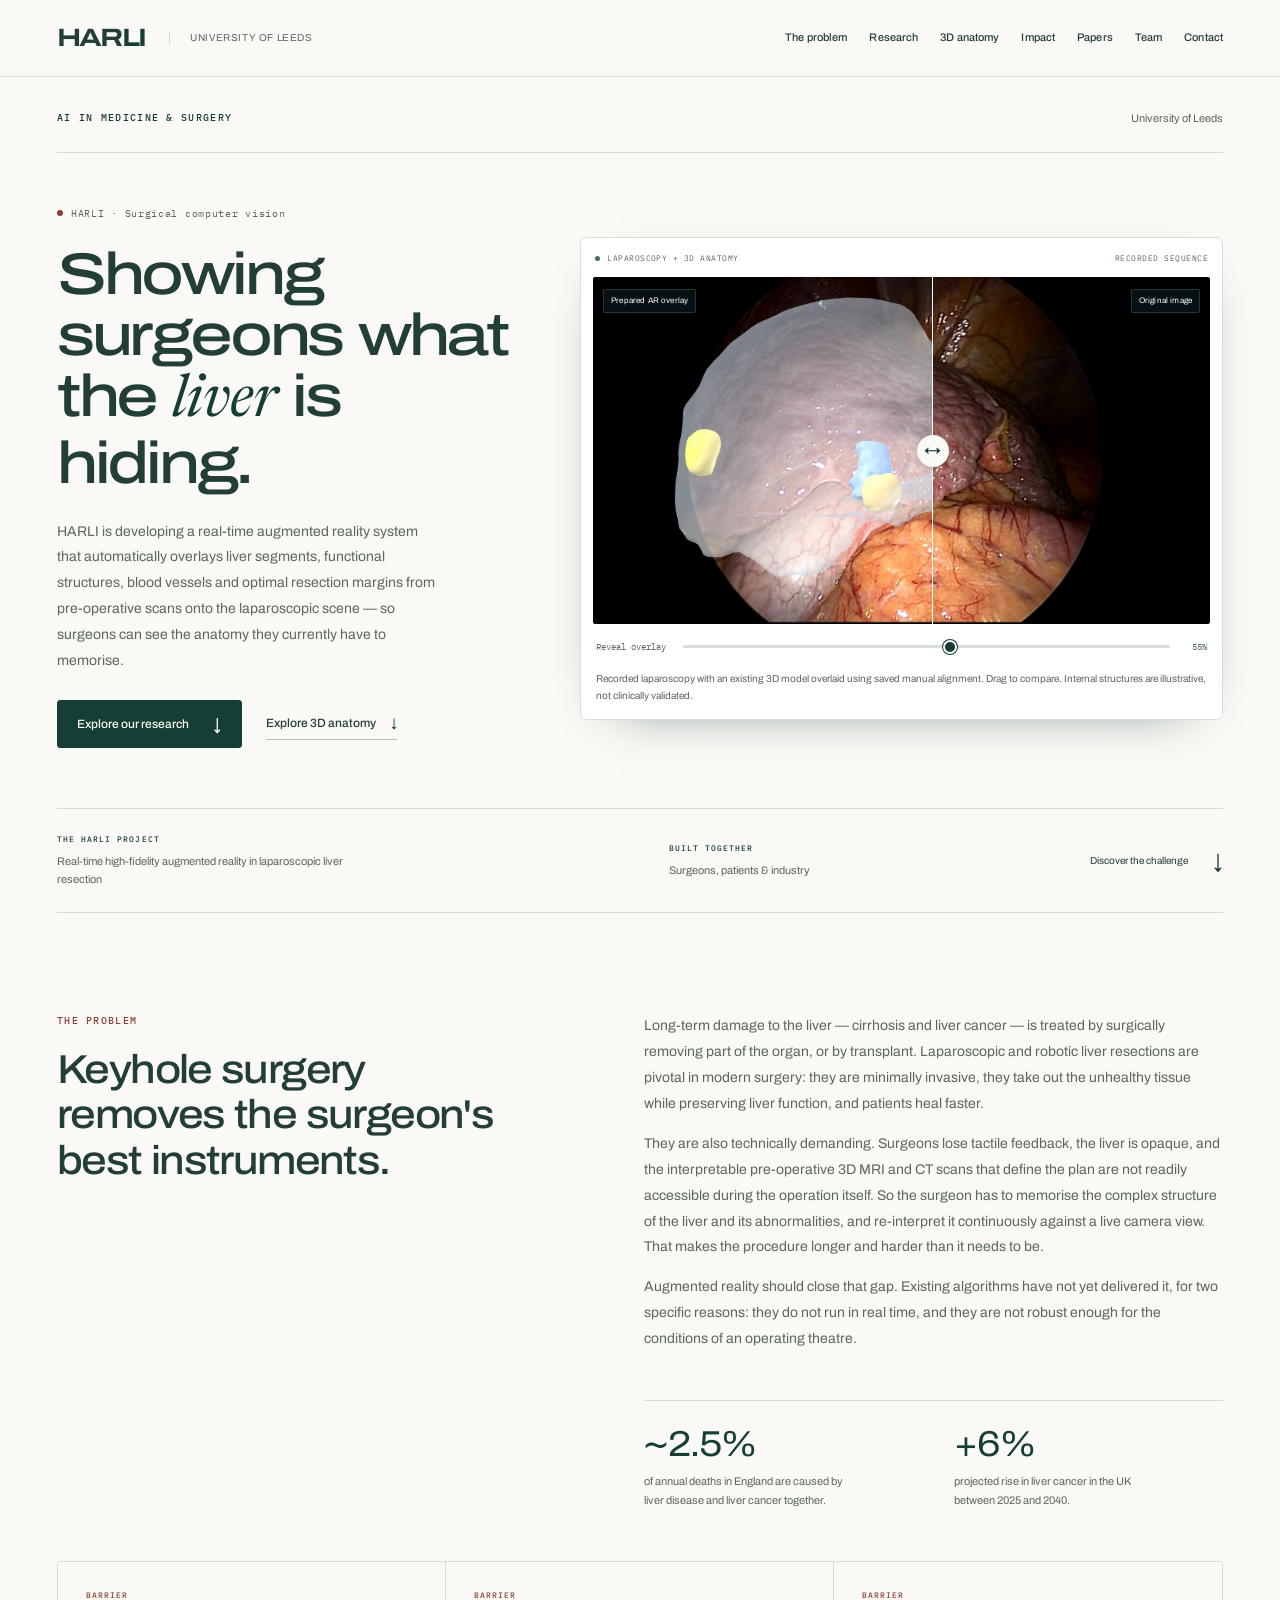
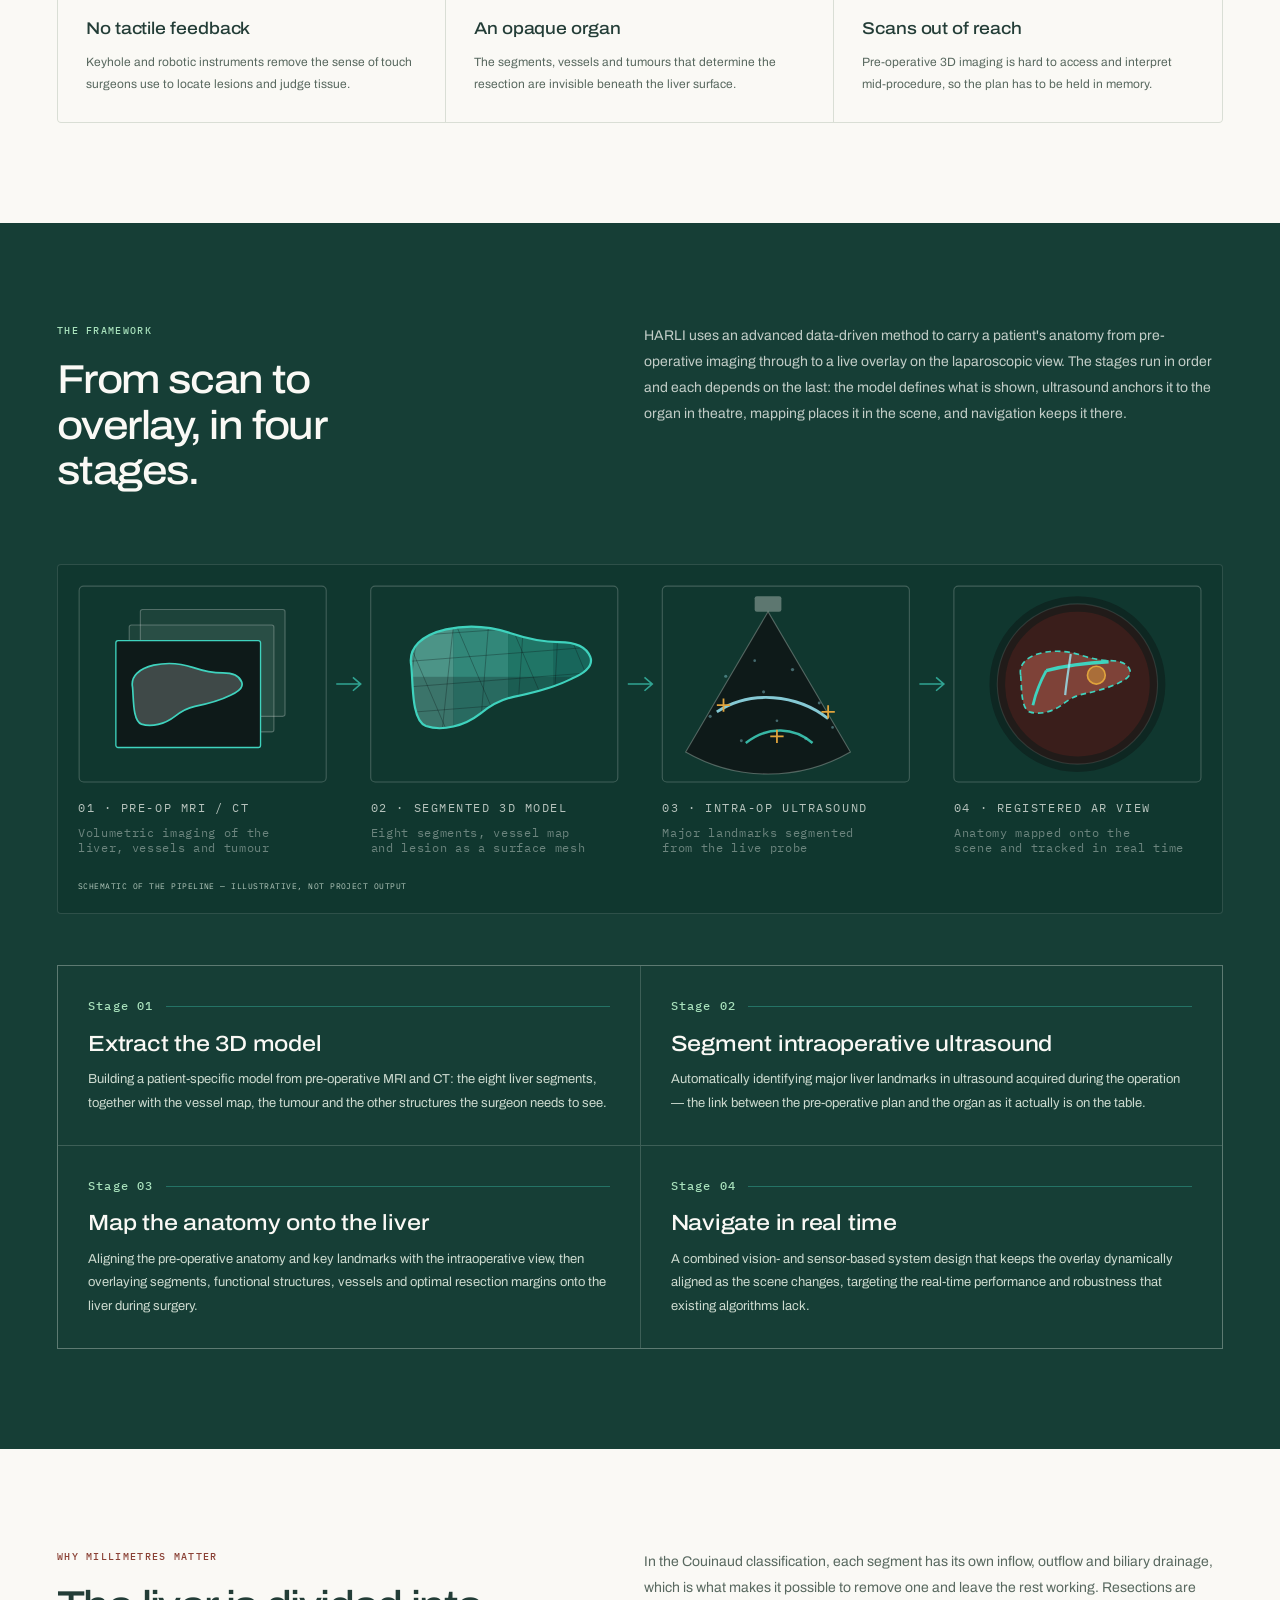
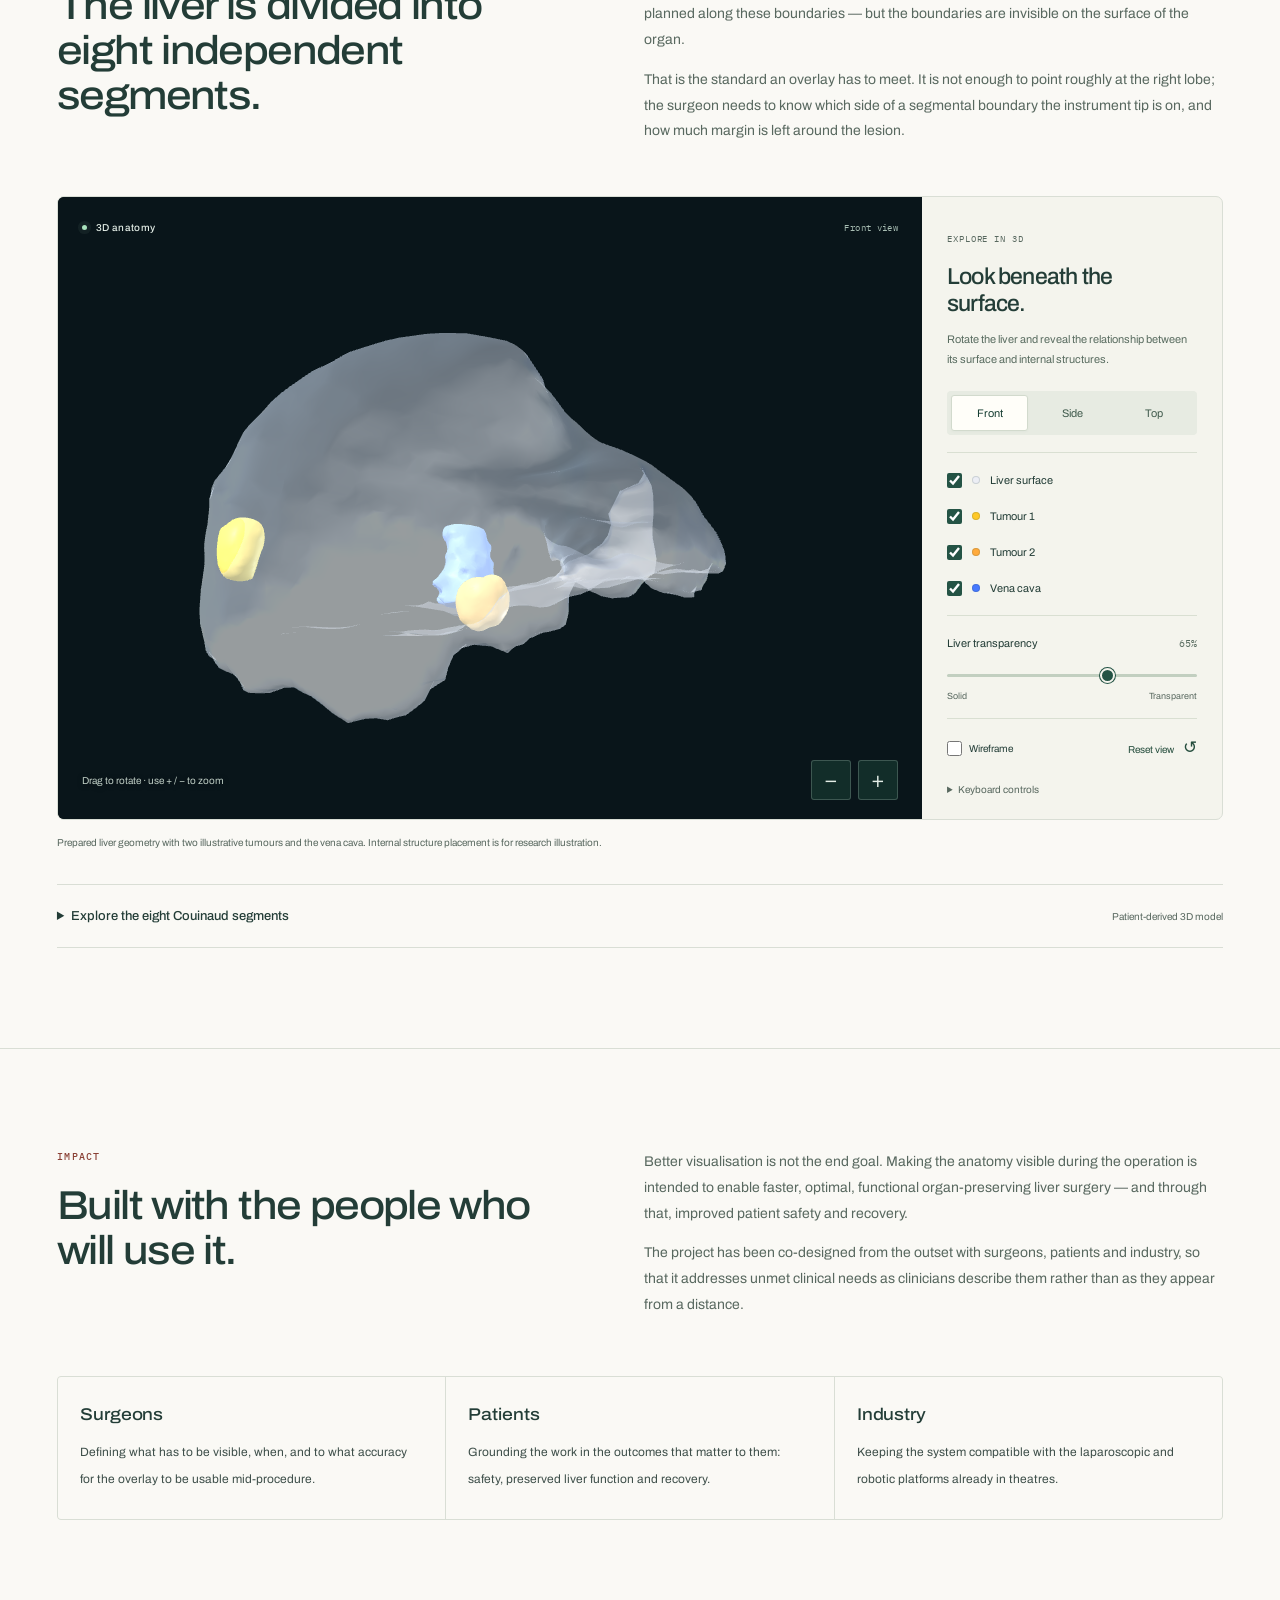
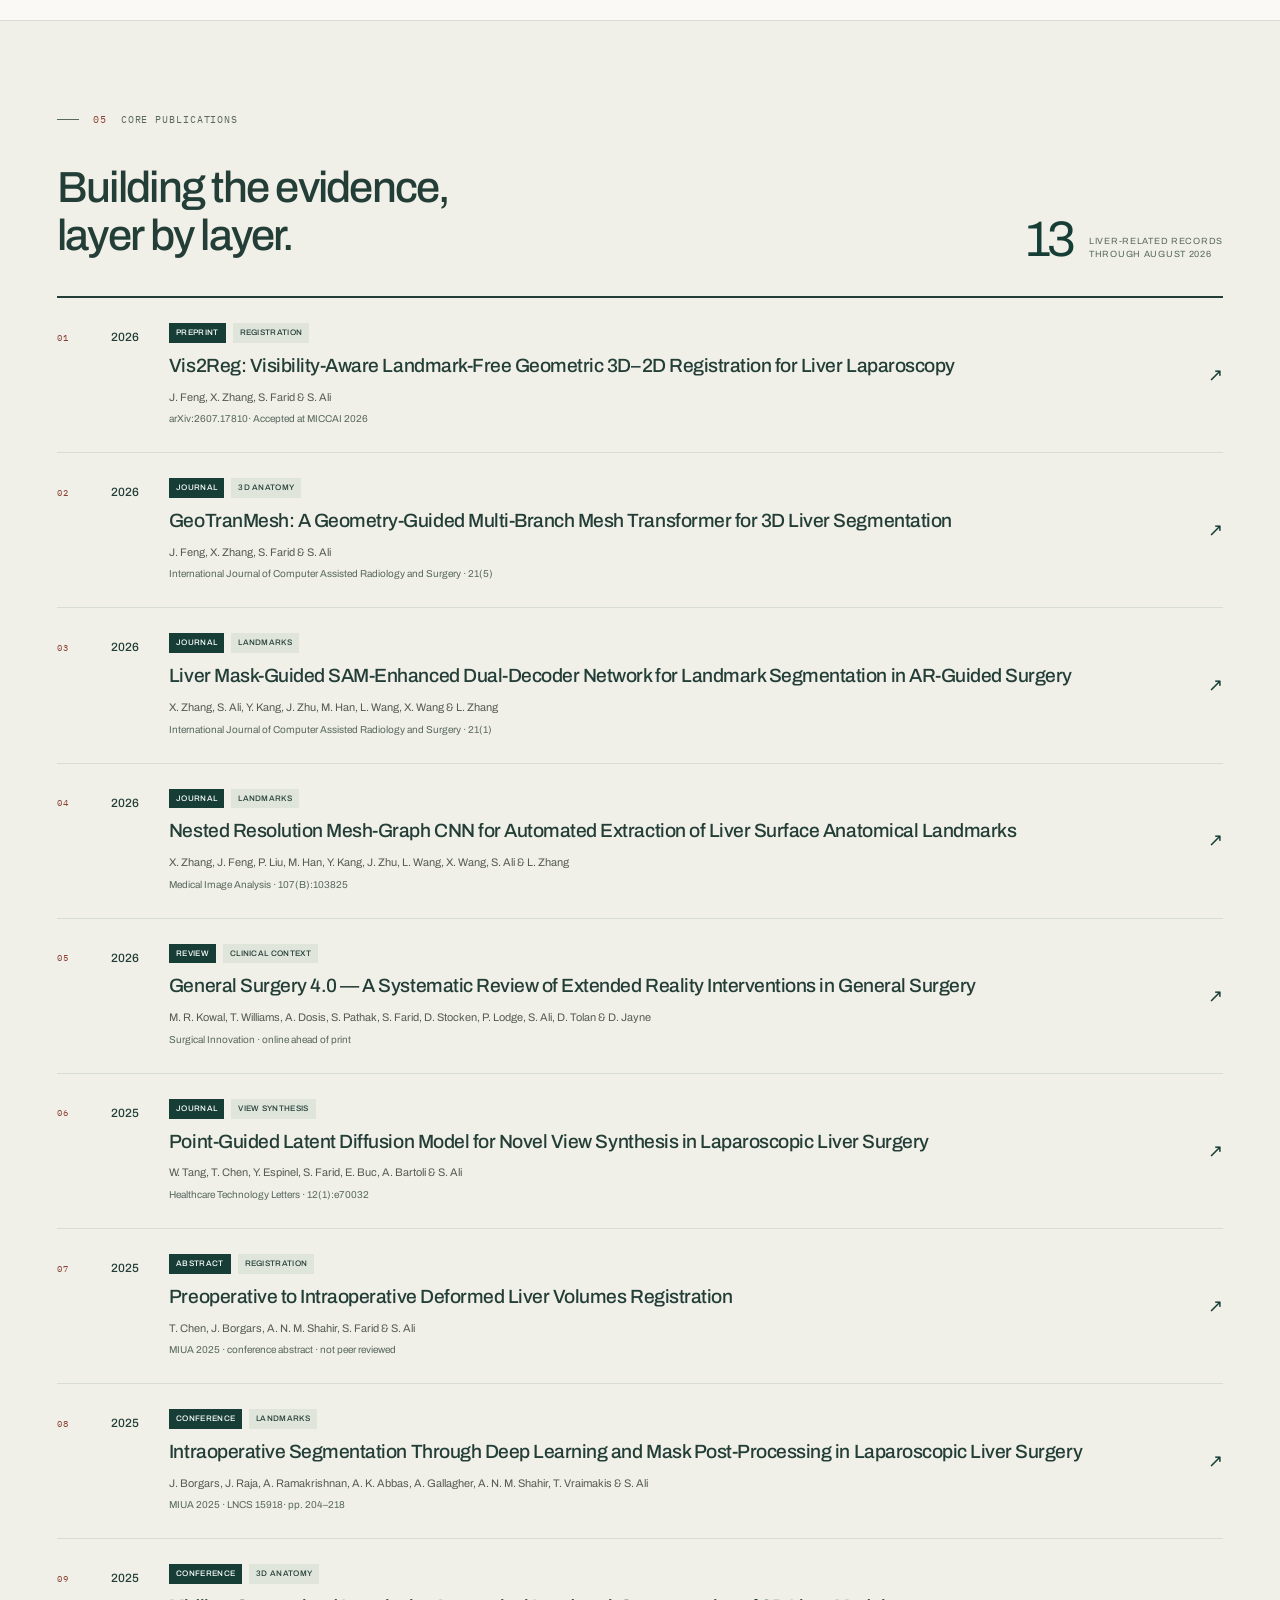
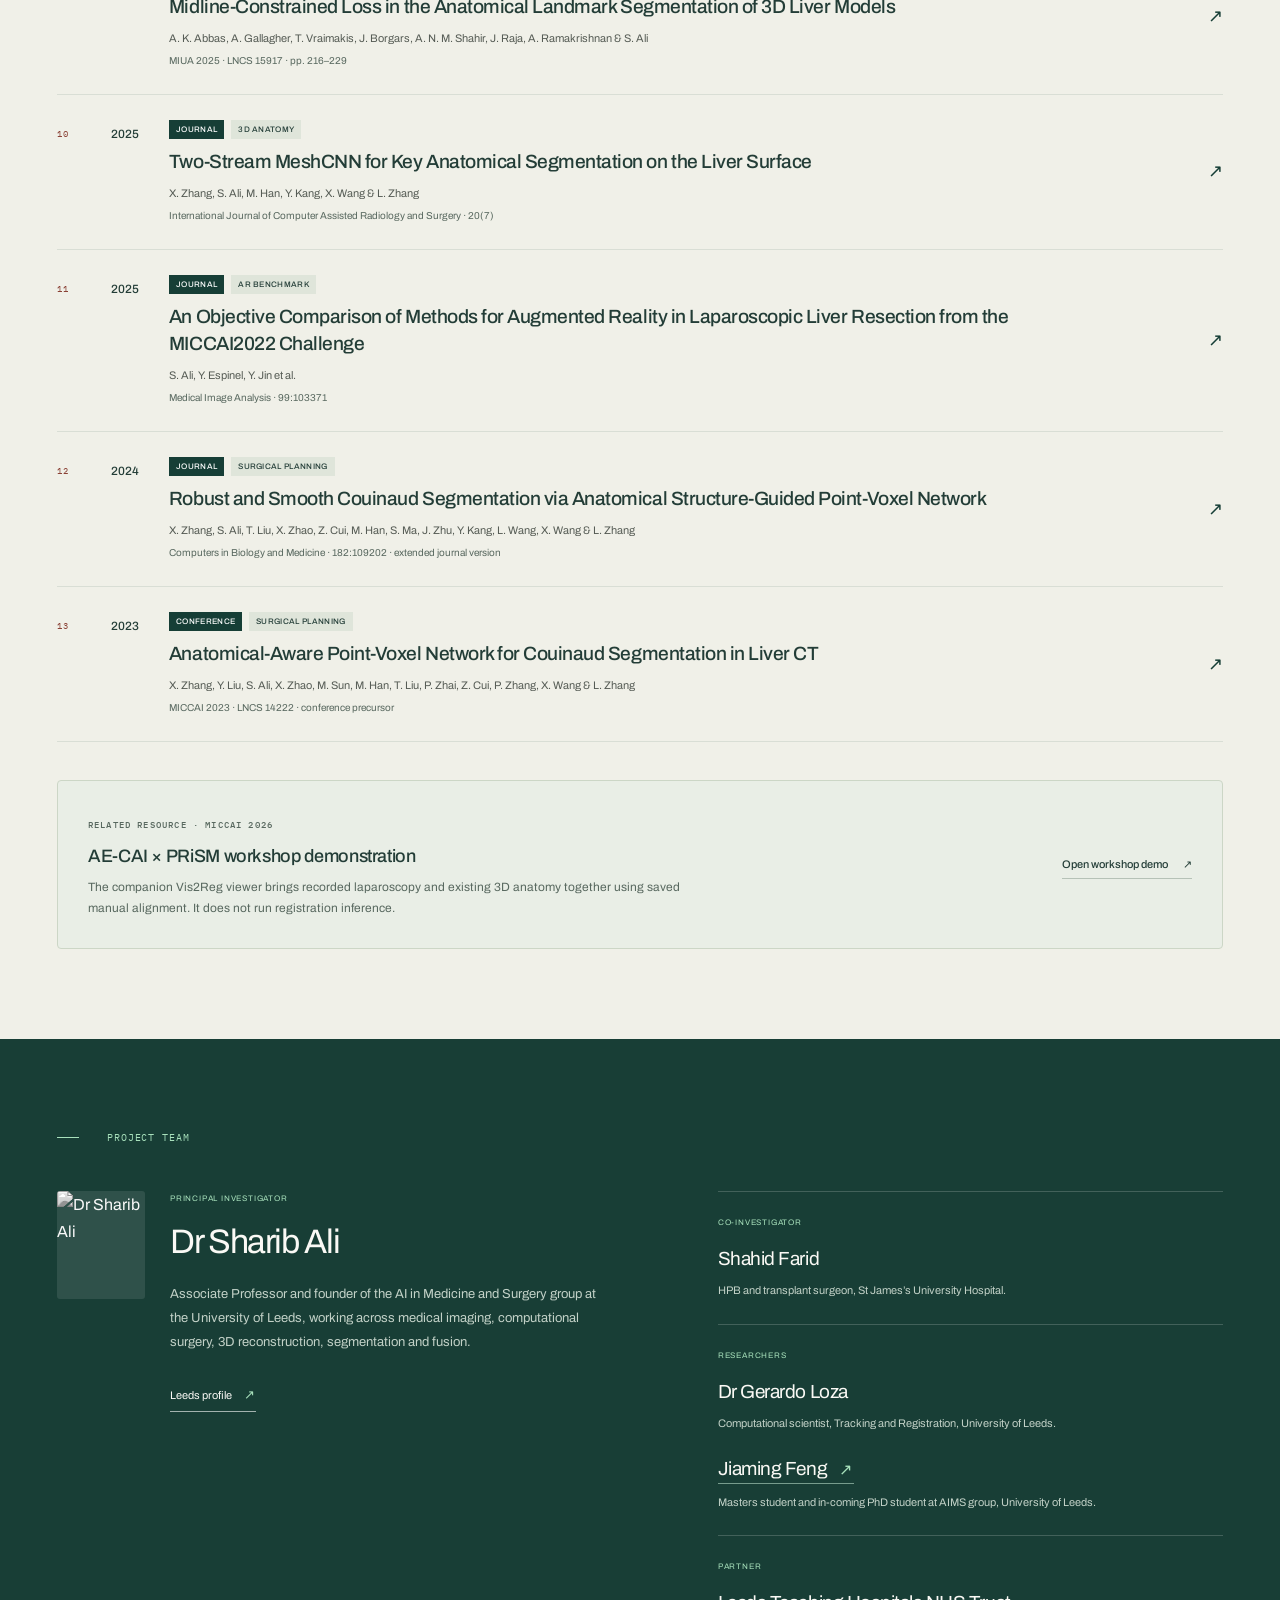
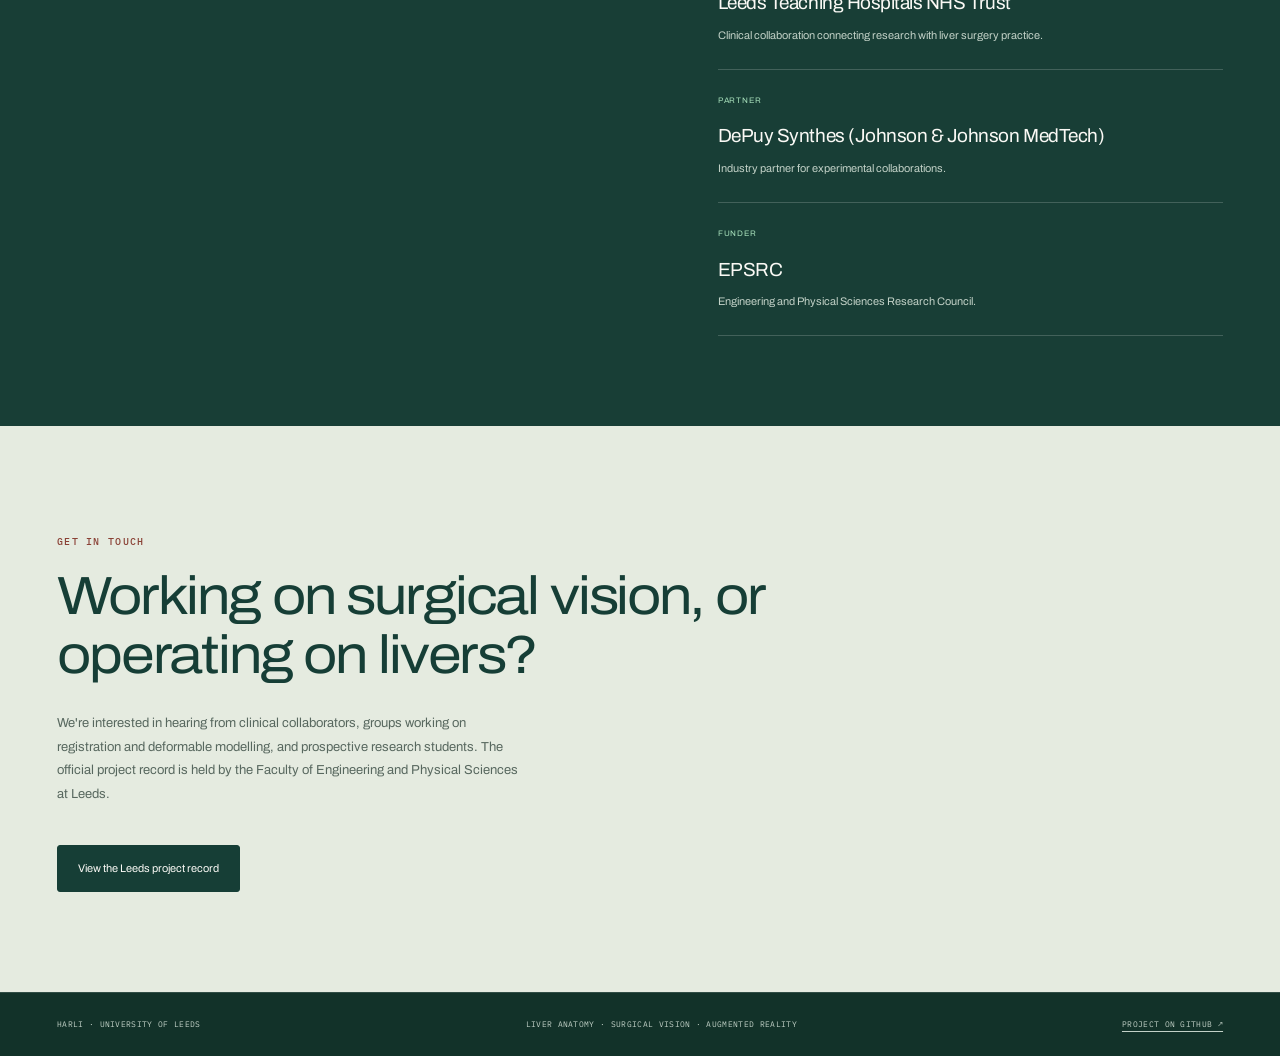
==== commit 63830ef9: "Replace procedural Couinaud model with Xukun Zhang's real segment annotations" ====
--- a/index.html
+++ b/index.html
@@ -476,6 +476,8 @@
 <script src="assets/site.js" defer></script>
 <link rel="stylesheet" href="assets/anatomy/viewer.css">
 <script src="assets/anatomy/viewer.js" defer></script>
+<link rel="stylesheet" href="assets/couinaud/viewer.css">
+<script src="assets/couinaud/viewer.js" defer></script>
 </head>
 <body>
 <a class="skip-link" href="#top">Skip to content</a>
@@ -822,44 +824,49 @@
         </div>
         <figcaption class="anatomy-caption">Prepared liver geometry with two illustrative tumours and the vena cava. Internal structure placement is for research illustration.</figcaption>
       </figure>
-      <details class="anatomy-explainer" id="anatomy-explainer"><summary>Explore the eight Couinaud segments <span>Interactive schematic</span></summary>
-      <div class="model">
-        <div>
-          <div class="model-stage" id="stage">
-            <canvas id="liver3d" tabindex="0" role="img" aria-label="Interactive schematic liver model. Use arrow keys to rotate; choose a segment in the adjacent list.">Schematic liver model. Segment names are listed alongside.</canvas>
-            <div class="model-modes">
-              <button type="button" data-mode="segments" aria-pressed="true">Segments</button>
-              <button type="button" data-mode="mesh" aria-pressed="false">Mesh</button>
-              <button type="button" data-mode="surface" aria-pressed="false">Surface</button>
+      <details class="anatomy-explainer" id="anatomy-explainer"><summary>Explore the eight Couinaud segments <span>Patient-derived 3D model</span></summary>
+        <div class="model">
+          <div>
+            <div class="model-stage" id="stage" aria-busy="false">
+              <img class="couinaud-fallback" id="couinaud-fallback" src="assets/couinaud/model-preview.webp" width="760" height="541" alt="Patient-derived liver model with the eight Couinaud segments shown in different colours." loading="lazy">
+              <canvas id="liver3d" tabindex="0" role="img" aria-label="Eight Couinaud segments, patient-derived 3D liver model. Use arrow keys to rotate, plus and minus to zoom, and R to reset." aria-describedby="couinaud-keyboard-help" hidden>Patient-derived 3D liver model. Segment names are listed alongside.</canvas>
+              <div class="couinaud-stage-heading">3D-IRCADb · Case 01</div>
+              <div class="model-modes" role="group" aria-label="Model display">
+                <button type="button" data-couinaud-mode="segments" aria-pressed="true" disabled>Segments</button>
+                <button type="button" data-couinaud-mode="mesh" aria-pressed="false" disabled>Mesh</button>
+                <button type="button" data-couinaud-mode="surface" aria-pressed="false" disabled>Surface</button>
+              </div>
+              <div class="couinaud-loading" id="couinaud-loading" role="status">
+                <p id="couinaud-status">Loading the eight liver segments…</p>
+                <button id="couinaud-retry" type="button" hidden>Try loading 3D again</button>
+              </div>
+              <div class="couinaud-footer" id="couinaud-footer" hidden>
+                <p><span class="couinaud-desktop-help">Drag to rotate · click a segment to isolate</span><span class="couinaud-touch-help" id="couinaud-touch-help">Touch rotation is off · scroll freely</span></p>
+                <button id="couinaud-touch" type="button" aria-pressed="false" disabled>Enable touch rotation</button>
+                <div class="couinaud-zoom" role="group" aria-label="Model zoom"><button id="couinaud-zoom-out" type="button" aria-label="Zoom out" disabled>−</button><button id="couinaud-zoom-in" type="button" aria-label="Zoom in" disabled>+</button></div>
+              </div>
             </div>
-            <span class="model-hint">Drag or use arrow keys to rotate</span>
+            <p class="couinaud-caption">Reconstructed from CT-derived segment annotations shared by <a href="https://github.com/xukun-zhang/Couinaud-Segmentation" target="_blank" rel="noopener noreferrer">Xukun Zhang et al.</a>, using <a href="https://www.ircad.fr/research-and-development/data-sets/liver-segmentation-3d-ircadb-01/" target="_blank" rel="noopener noreferrer">3D-IRCADb</a> case 01.</p>
           </div>
-          <p class="scope-caption">
-            A procedural model, generated in the browser rather than reconstructed from a
-            scan — it stands in for the patient-specific mesh that stage one produces. The
-            surface is drawn semi-transparent so the portal and hepatic trees inside remain
-            visible.
-          </p>
+          <div>
+            <div class="couinaud-panel-head"><p id="couinaud-selection" aria-live="polite">All eight segments</p><button id="couinaud-show-all" type="button" hidden disabled>Show all</button></div>
+            <ul class="seg-list" id="segList">
+              <li><button type="button" data-seg="I" data-segment-id="1" aria-pressed="false" disabled><span class="seg-swatch" style="background:#C9EEF5"></span><span class="seg-roman">I</span><span class="seg-name">Caudate</span></button></li>
+              <li><button type="button" data-seg="II" data-segment-id="2" aria-pressed="false" disabled><span class="seg-swatch" style="background:#B7E3C7"></span><span class="seg-roman">II</span><span class="seg-name">Left lateral superior</span></button></li>
+              <li><button type="button" data-seg="III" data-segment-id="3" aria-pressed="false" disabled><span class="seg-swatch" style="background:#4FA37A"></span><span class="seg-roman">III</span><span class="seg-name">Left lateral inferior</span></button></li>
+              <li><button type="button" data-seg="IV" data-segment-id="4" aria-pressed="false" disabled><span class="seg-swatch" style="background:#55B8D6"></span><span class="seg-roman">IV</span><span class="seg-name">Left medial (IVa + IVb)</span></button></li>
+              <li><button type="button" data-seg="V" data-segment-id="5" aria-pressed="false" disabled><span class="seg-swatch" style="background:#7FD4B8"></span><span class="seg-roman">V</span><span class="seg-name">Right anterior inferior</span></button></li>
+              <li><button type="button" data-seg="VI" data-segment-id="6" aria-pressed="false" disabled><span class="seg-swatch" style="background:#3E8F6E"></span><span class="seg-roman">VI</span><span class="seg-name">Right posterior inferior</span></button></li>
+              <li><button type="button" data-seg="VII" data-segment-id="7" aria-pressed="false" disabled><span class="seg-swatch" style="background:#8FD9C8"></span><span class="seg-roman">VII</span><span class="seg-name">Right posterior superior</span></button></li>
+              <li><button type="button" data-seg="VIII" data-segment-id="8" aria-pressed="false" disabled><span class="seg-swatch" style="background:#1F6F8B"></span><span class="seg-roman">VIII</span><span class="seg-name">Right anterior superior</span></button></li>
+            </ul>
+            <p class="seg-note">Select a segment to isolate it in the model.<br>Segment I lies posteriorly — rotate to see it.<br>Segment IV is combined in this dataset.</p>
+            <div class="couinaud-panel-footer">
+              <details class="couinaud-keyboard"><summary>Keyboard controls</summary><p id="couinaud-keyboard-help">Focus the model, then use arrow keys to rotate, + / − to zoom, and R to reset. Press Escape to leave touch rotation. Tab moves to the next control.</p></details>
+              <button id="couinaud-reset" type="button" disabled>Reset view <span aria-hidden="true">↺</span></button>
+            </div>
+          </div>
         </div>
-
-        <div>
-          <ul class="seg-list" id="segList">
-            <li><button type="button" data-seg="I" aria-pressed="false"><span class="seg-swatch" style="background:#C9EEF5"></span><span class="seg-roman">I</span><span class="seg-name">Caudate</span></button></li>
-            <li><button type="button" data-seg="II" aria-pressed="false"><span class="seg-swatch" style="background:#B7E3C7"></span><span class="seg-roman">II</span><span class="seg-name">Left lateral superior</span></button></li>
-            <li><button type="button" data-seg="III" aria-pressed="false"><span class="seg-swatch" style="background:#4FA37A"></span><span class="seg-roman">III</span><span class="seg-name">Left lateral inferior</span></button></li>
-            <li><button type="button" data-seg="IVa" aria-pressed="false"><span class="seg-swatch" style="background:#55B8D6"></span><span class="seg-roman">IVa</span><span class="seg-name">Left medial superior</span></button></li>
-            <li><button type="button" data-seg="IVb" aria-pressed="false"><span class="seg-swatch" style="background:#2B7FB8"></span><span class="seg-roman">IVb</span><span class="seg-name">Left medial inferior</span></button></li>
-            <li><button type="button" data-seg="V" aria-pressed="false"><span class="seg-swatch" style="background:#7FD4B8"></span><span class="seg-roman">V</span><span class="seg-name">Right anterior inferior</span></button></li>
-            <li><button type="button" data-seg="VI" aria-pressed="false"><span class="seg-swatch" style="background:#3E8F6E"></span><span class="seg-roman">VI</span><span class="seg-name">Right posterior inferior</span></button></li>
-            <li><button type="button" data-seg="VII" aria-pressed="false"><span class="seg-swatch" style="background:#8FD9C8"></span><span class="seg-roman">VII</span><span class="seg-name">Right posterior superior</span></button></li>
-            <li><button type="button" data-seg="VIII" aria-pressed="false"><span class="seg-swatch" style="background:#1F6F8B"></span><span class="seg-roman">VIII</span><span class="seg-name">Right anterior superior</span></button></li>
-          </ul>
-          <p class="seg-note">
-            Select a segment to isolate it in the model.<br>
-            Segment I lies posteriorly — rotate to see it.
-          </p>
-        </div>
-      </div>
       </details>
     </div>
   </section>
@@ -1211,353 +1218,6 @@
 </footer>
 
 
-<script>
-/* ============================================================
-   Procedural liver model.
-
-   A unit sphere is deformed into a hepatic shape, then each
-   quad is assigned a Couinaud segment using the same anatomical
-   planes the page describes: the three hepatic venous planes
-   divide the organ left to right, the portal plane divides
-   superior from inferior, and the caudate lobe is carved out
-   posteriorly. Rendered with a depth-sorted painter's pass so
-   the vessel trees show through the translucent surface.
-
-   Axes: +x toward the patient's left, +y superior, +z anterior.
-   ============================================================ */
-(function () {
-  var cv = document.getElementById('liver3d');
-  if (!cv || !cv.getContext) return;
-  var ctx = cv.getContext('2d');
-  var stage = document.getElementById('stage');
-  var compact = window.innerWidth < 760;
-
-  var NA = compact ? 26 : 34;   // rings along the long axis
-  var NB = compact ? 36 : 48;   // points around each ring
-
-  /* ---------- helpers ---------- */
-  function clamp(t, lo, hi) { return t < lo ? lo : t > hi ? hi : t; }
-  function smooth(t) { t = clamp(t, 0, 1); return t * t * (3 - 2 * t); }
-  function spow(v, e) { return (v < 0 ? -1 : 1) * Math.pow(Math.abs(v), e); }
-
-  // vertical offset of the organ's mid-plane: the left lobe rides higher
-  function lift(X) {
-    var u = (X + 1) / 2;
-    return -0.02 + 0.30 * smooth((u - 0.46) / 0.50);
-  }
-
-  function surface(a, b) {
-    var X = -Math.cos(a);
-    var r = Math.pow(Math.sin(a), 0.70);   // blunt lobe tips
-    var u = (X + 1) / 2;
-
-    // superelliptic cross-section: the liver is wedge-like, not round
-    var cb = spow(Math.cos(b), 0.78), sb = spow(Math.sin(b), 0.78);
-
-    var hy = 0.78 - 0.40 * smooth((u - 0.42) / 0.58);
-    var hz = 0.64 - 0.38 * smooth((u - 0.38) / 0.62);
-
-    var Y = r * cb * hy, Z = r * sb * hz;
-
-    if (Y < 0) Y *= 0.84;                  // flatter visceral surface
-    Y += lift(X);
-
-    // sharp antero-inferior margin
-    Z *= 1 - 0.45 * clamp(-Y / 0.55, 0, 1) * clamp(Z / 0.55, 0, 1);
-
-    // the left tip thins to a blunt edge
-    var tip = smooth((X - 0.72) / 0.28);
-    Z *= 1 - 0.40 * tip;
-    Y *= 1 - 0.18 * tip;
-
-    // umbilical notch at the falciform, gallbladder fossa right of midline
-    Y += 0.11 * Math.exp(-Math.pow((X - 0.22) / 0.12, 2)) * clamp(-Y / 0.42, 0, 1);
-    Y += 0.05 * Math.exp(-Math.pow((X + 0.06) / 0.10, 2)) *
-         clamp(-Y / 0.5, 0, 1) * clamp(Z / 0.4, 0, 1);
-
-    return [X, Y, Z];
-  }
-
-  /* ---------- Couinaud assignment ---------- */
-  // planes: right hepatic vein, middle hepatic vein (Cantlie), left hepatic vein (falciform)
-  var P_RHV = -0.48, P_MHV = 0.02, P_LHV = 0.28;
-
-  function segmentOf(X, Y, Z) {
-    if (X > -0.06 && X < 0.26 && Z < -0.32 && Y > -0.22 && Y < 0.36) return 'I';
-    var sup = Y > lift(X);
-    if (X < P_RHV) return sup ? 'VII' : 'VI';
-    if (X < P_MHV) return sup ? 'VIII' : 'V';
-    if (X < P_LHV) return sup ? 'IVa' : 'IVb';
-    return sup ? 'II' : 'III';
-  }
-
-  // Adjacent segments are given contrasting hues so the boundaries read
-  // at a glance. Amber is reserved for the lesion and the active selection.
-  var COLOUR = {
-    'I':   [201, 238, 245],
-    'II':  [183, 227, 199], 'III': [ 79, 163, 122],
-    'IVa': [ 85, 184, 214], 'IVb': [ 43, 127, 184],
-    'V':   [127, 212, 184], 'VI':  [ 62, 143, 110],
-    'VII': [143, 217, 200], 'VIII':[ 31, 111, 139]
-  };
-  var HILITE = [224, 163, 60];
-  var PLAIN  = [150, 92, 76];
-
-  /* ---------- build geometry once ---------- */
-  var verts = [], quads = [];
-  for (var i = 0; i < NA; i++) {
-    var a = 0.001 + (Math.PI - 0.002) * i / (NA - 1);
-    for (var j = 0; j < NB; j++) {
-      verts.push(surface(a, 2 * Math.PI * j / NB));
-    }
-  }
-  for (i = 0; i < NA - 1; i++) {
-    for (j = 0; j < NB; j++) {
-      var j2 = (j + 1) % NB;
-      var q = [i * NB + j, i * NB + j2, (i + 1) * NB + j2, (i + 1) * NB + j];
-      var cx = 0, cy = 0, cz = 0;
-      for (var k = 0; k < 4; k++) { cx += verts[q[k]][0]; cy += verts[q[k]][1]; cz += verts[q[k]][2]; }
-      // face normal from the diagonals
-      var A = verts[q[2]], B = verts[q[0]], C = verts[q[3]], D = verts[q[1]];
-      var ux = A[0] - B[0], uy = A[1] - B[1], uz = A[2] - B[2];
-      var wx = C[0] - D[0], wy = C[1] - D[1], wz = C[2] - D[2];
-      var nx = uy * wz - uz * wy, ny = uz * wx - ux * wz, nz = ux * wy - uy * wx;
-      var m = Math.hypot(nx, ny, nz) || 1;
-      quads.push({ v: q, seg: segmentOf(cx / 4, cy / 4, cz / 4),
-                   n: [nx / m, ny / m, nz / m] });
-    }
-  }
-
-  /* ---------- vessels, as 3D polylines ---------- */
-  var PORTAL = [
-    [[0.10,-0.34,-0.30],[0.06,-0.22,-0.20],[0.02,-0.10,-0.10]],
-    [[0.02,-0.10,-0.10],[-0.14,-0.08,-0.11],[-0.30,-0.05,-0.12]],
-    [[-0.30,-0.05,-0.12],[-0.32, 0.10,-0.02],[-0.34, 0.26, 0.08]],
-    [[-0.30,-0.05,-0.12],[-0.30,-0.18,-0.04],[-0.30,-0.30, 0.02]],
-    [[-0.30,-0.05,-0.12],[-0.46,-0.04,-0.16],[-0.62,-0.02,-0.18]],
-    [[-0.62,-0.02,-0.18],[-0.66, 0.12,-0.15],[-0.70, 0.26,-0.11]],
-    [[-0.62,-0.02,-0.18],[-0.67,-0.14,-0.14],[-0.72,-0.26,-0.10]],
-    [[0.02,-0.10,-0.10],[0.16,-0.05,-0.08],[0.30, 0.02,-0.06]],
-    [[0.30, 0.02,-0.06],[0.42, 0.10,-0.02],[0.54, 0.17, 0.02]],
-    [[0.30, 0.02,-0.06],[0.44,-0.04, 0.00],[0.58,-0.09, 0.05]],
-    [[0.14,-0.07,-0.09],[0.15, 0.06,-0.02],[0.16, 0.20, 0.05]],
-    [[0.12,-0.09,-0.08],[0.13,-0.14,-0.01],[0.14,-0.20, 0.06]]
-  ];
-  var HEPATIC = [
-    [[0.00, 0.56,-0.30],[-0.26, 0.36,-0.20],[-0.48, 0.12,-0.10],[-0.62,-0.06,-0.02]],
-    [[0.00, 0.56,-0.30],[0.01, 0.30,-0.12],[0.01, 0.04, 0.00],[0.00,-0.20, 0.05]],
-    [[0.00, 0.56,-0.30],[0.20, 0.38,-0.18],[0.38, 0.23,-0.08]],
-    [[-0.30, 0.30,-0.16],[-0.32, 0.42,-0.10],[-0.34, 0.52,-0.04]],
-    [[0.01, 0.18,-0.05],[-0.12, 0.24, 0.02],[-0.24, 0.28, 0.08]]
-  ];
-  var TUMOUR = { c: [-0.30, 0.30, 0.10], r: 0.145, seg: 'VIII' };
-
-  function polyToSegments(list, colour, width) {
-    var out = [];
-    list.forEach(function (path) {
-      for (var s = 0; s < path.length - 1; s++) {
-        out.push({ a: path[s], b: path[s + 1], colour: colour,
-                   w: width * (1 - 0.45 * s / Math.max(1, path.length - 1)) });
-      }
-    });
-    return out;
-  }
-  var VESSELS = polyToSegments(PORTAL, '#3FD3BE', 7)
-                  .concat(polyToSegments(HEPATIC, '#9BE8F5', 5.5));
-
-  /* ---------- state ---------- */
-  var yaw = -0.35, pitch = -0.18, mode = 'segments', focus = null;
-  var dragging = false, lastX = 0, lastY = 0;
-  var W = 0, H = 0, dpr = 1;
-
-  function resize() {
-    var r = stage.getBoundingClientRect();
-    dpr = Math.min(window.devicePixelRatio || 1, 2);
-    W = r.width; H = r.height;
-    cv.width = Math.round(W * dpr); cv.height = Math.round(H * dpr);
-    ctx.setTransform(dpr, 0, 0, dpr, 0, 0);
-  }
-
-  var LIGHT = (function () { var l = [-0.4, 0.62, 0.68], m = Math.hypot(l[0], l[1], l[2]);
-    return [l[0] / m, l[1] / m, l[2] / m]; })();
-
-  function draw() {
-    if (!W) resize();
-    ctx.clearRect(0, 0, W, H);
-
-    var cy = Math.cos(yaw), sy = Math.sin(yaw);
-    var cp = Math.cos(pitch), sp = Math.sin(pitch);
-    var scale = Math.min(W, H) * 0.46, ox = W / 2, oy = H / 2;
-    var FOC = 3.4;
-
-    function project(p) {
-      var x = p[0] * cy + p[2] * sy;
-      var z = -p[0] * sy + p[2] * cy;
-      var y = p[1] * cp - z * sp;
-      z = p[1] * sp + z * cp;
-      var k = FOC / (FOC - z);
-      return [ox + x * scale * k, oy - y * scale * k, z];
-    }
-
-    function rotateVec(n) {
-      var x = n[0] * cy + n[2] * sy;
-      var z = -n[0] * sy + n[2] * cy;
-      var y = n[1] * cp - z * sp;
-      return [x, y, n[1] * sp + z * cp];
-    }
-
-    var pv = new Array(verts.length);
-    for (var i = 0; i < verts.length; i++) pv[i] = project(verts[i]);
-
-    var items = [];
-
-    for (i = 0; i < quads.length; i++) {
-      var q = quads[i], v = q.v;
-      var p0 = pv[v[0]], p1 = pv[v[1]], p2 = pv[v[2]], p3 = pv[v[3]];
-      var d = (p0[2] + p1[2] + p2[2] + p3[2]) / 4;
-      // screen-space winding tells us which way the face points
-      var area = (p1[0] - p0[0]) * (p2[1] - p0[1]) - (p1[1] - p0[1]) * (p2[0] - p0[0]);
-      items.push({ d: d, kind: 'q', q: q, p: [p0, p1, p2, p3], front: area < 0,
-                   rn: rotateVec(q.n) });
-    }
-
-    if (mode !== 'surface') {
-      for (i = 0; i < VESSELS.length; i++) {
-        var s = VESSELS[i], pa = project(s.a), pb = project(s.b);
-        items.push({ d: (pa[2] + pb[2]) / 2 + 0.004, kind: 'v', pa: pa, pb: pb, s: s });
-      }
-      var pt = project(TUMOUR.c);
-      items.push({ d: pt[2] + 0.005, kind: 't', p: pt,
-                   r: TUMOUR.r * scale * (FOC / (FOC - pt[2])) });
-    }
-
-    items.sort(function (m, n) { return m.d - n.d; });
-
-    for (i = 0; i < items.length; i++) {
-      var it = items[i];
-
-      if (it.kind === 'q') {
-        var seg = it.q.seg;
-        var dim = focus && focus !== seg;
-        var base = mode === 'surface' ? PLAIN : (focus === seg ? HILITE : COLOUR[seg]);
-
-        // flat shading from the face normal, flipped for faces seen from behind
-        var n = it.front ? 1 : -1;
-        var ndl = (it.rn[0] * LIGHT[0] + it.rn[1] * LIGHT[1] + it.rn[2] * LIGHT[2]) * n;
-        var shade = 0.46 + 0.54 * clamp(ndl, 0, 1);
-
-        if (mode === 'mesh') {
-          ctx.beginPath();
-          ctx.moveTo(it.p[0][0], it.p[0][1]);
-          for (var k = 1; k < 4; k++) ctx.lineTo(it.p[k][0], it.p[k][1]);
-          ctx.closePath();
-          ctx.strokeStyle = 'rgba(63,211,190,' +
-            (it.front ? (dim ? 0.10 : 0.42) : (dim ? 0.04 : 0.13)) + ')';
-          ctx.lineWidth = 0.7;
-          ctx.stroke();
-          continue;
-        }
-
-        var alpha = it.front ? (mode === 'surface' ? 1 : 0.62) : 0.95;
-        if (dim) alpha *= 0.22;
-
-        // The far wall is pushed towards the background so it reads as the
-        // inside of the organ; only the near surface carries segment colour.
-        var rr = base[0], gg = base[1], bb = base[2];
-        if (!it.front && mode !== 'surface') {
-          rr = rr * 0.20 + 16; gg = gg * 0.20 + 30; bb = bb * 0.20 + 28;
-        }
-
-        ctx.beginPath();
-        ctx.moveTo(it.p[0][0], it.p[0][1]);
-        for (k = 1; k < 4; k++) ctx.lineTo(it.p[k][0], it.p[k][1]);
-        ctx.closePath();
-        ctx.fillStyle = 'rgba(' + Math.round(rr * shade) + ',' +
-          Math.round(gg * shade) + ',' + Math.round(bb * shade) + ',' + alpha + ')';
-        ctx.fill();
-
-      } else if (it.kind === 'v') {
-        ctx.beginPath();
-        ctx.moveTo(it.pa[0], it.pa[1]);
-        ctx.lineTo(it.pb[0], it.pb[1]);
-        ctx.strokeStyle = it.s.colour;
-        ctx.globalAlpha = focus ? 0.35 : 0.85;
-        ctx.lineWidth = it.s.w * (scale / 260);
-        ctx.lineCap = 'round';
-        ctx.stroke();
-        ctx.globalAlpha = 1;
-
-      } else {
-        ctx.beginPath();
-        ctx.arc(it.p[0], it.p[1], it.r, 0, 2 * Math.PI);
-        ctx.fillStyle = 'rgba(224,163,60,' +
-          (focus && focus !== TUMOUR.seg ? 0.2 : 0.72) + ')';
-        ctx.fill();
-        ctx.strokeStyle = 'rgba(224,163,60,.95)';
-        ctx.lineWidth = 1.4;
-        ctx.stroke();
-      }
-    }
-  }
-
-  var modelVisible = false;
-  var modelObserver = new IntersectionObserver(function(entries) {
-    modelVisible = entries[0].isIntersecting;
-  });
-  modelObserver.observe(stage);
-  function frame() {
-    if (modelVisible && !document.hidden) draw();
-    requestAnimationFrame(frame);
-  }
-
-  /* ---------- interaction ---------- */
-  stage.addEventListener('pointerdown', function (e) {
-    if (e.target.closest('button') || !e.isPrimary || e.button !== 0) return;
-    dragging = true; lastX = e.clientX; lastY = e.clientY;
-    stage.setPointerCapture(e.pointerId);
-  });
-  stage.addEventListener('pointermove', function (e) {
-    if (!dragging) return;
-    yaw += (e.clientX - lastX) * 0.008;
-    pitch = clamp(pitch + (e.clientY - lastY) * 0.006, -1.1, 1.1);
-    lastX = e.clientX; lastY = e.clientY;
-  });
-  ['pointerup', 'pointercancel'].forEach(function (t) {
-    stage.addEventListener(t, function () { dragging = false; });
-  });
-
-  document.querySelectorAll('.model-modes button').forEach(function (b) {
-    b.addEventListener('click', function () {
-      mode = b.dataset.mode;
-      document.querySelectorAll('.model-modes button').forEach(function (o) {
-        o.setAttribute('aria-pressed', String(o === b));
-      });
-    });
-  });
-
-  var segButtons = document.querySelectorAll('#segList button');
-  segButtons.forEach(function (b) {
-    b.addEventListener('click', function () {
-      focus = focus === b.dataset.seg ? null : b.dataset.seg;
-      segButtons.forEach(function (o) {
-        o.setAttribute('aria-pressed', String(o.dataset.seg === focus));
-      });
-    });
-  });
-
-  cv.addEventListener('keydown', function(e) {
-    if (!['ArrowLeft','ArrowRight','ArrowUp','ArrowDown'].includes(e.key)) return;
-    e.preventDefault();
-    if(e.key === 'ArrowLeft') yaw -= 0.12;
-    if(e.key === 'ArrowRight') yaw += 0.12;
-    if(e.key === 'ArrowUp') pitch = clamp(pitch - 0.12, -1.1, 1.1);
-    if(e.key === 'ArrowDown') pitch = clamp(pitch + 0.12, -1.1, 1.1);
-  });
-  document.getElementById('anatomy-explainer').addEventListener('toggle', resize);
-  window.addEventListener('resize', resize);
-  resize();
-  requestAnimationFrame(frame);
-})();
-</script>
+
 </body>
 </html>
--- a/assets/couinaud/viewer.css
+++ b/assets/couinaud/viewer.css
@@ -0,0 +1,66 @@
+/* Styles are scoped to the Couinaud explainer; the prepared anatomy viewer is independent. */
+#anatomy-explainer .model{grid-template-columns:minmax(0,1.45fr) minmax(280px,1fr);gap:28px;align-items:start}
+#anatomy-explainer .model-stage{height:540px;aspect-ratio:auto;background:#0b1b20;touch-action:pan-y;cursor:default;isolation:isolate}
+#anatomy-explainer .model-stage canvas,#anatomy-explainer .couinaud-fallback{position:absolute;inset:0;width:100%;height:100%;object-fit:contain}
+#anatomy-explainer .model-stage canvas{touch-action:pan-y;cursor:grab;outline-offset:-5px}
+#anatomy-explainer .model-stage canvas:active{cursor:grabbing}
+#anatomy-explainer .model-stage canvas.is-touch-active{touch-action:none}
+#anatomy-explainer [hidden]{display:none!important}
+#anatomy-explainer button:focus-visible,#anatomy-explainer canvas:focus-visible{outline:2px solid #69b99b;outline-offset:3px}
+#anatomy-explainer canvas:focus-visible{outline-offset:-5px}
+.couinaud-stage-heading{position:absolute;z-index:1;top:21px;left:22px;right:22px;display:flex;align-items:center;gap:9px;pointer-events:none;font:10px var(--f-mono,monospace);color:#c2d2cb;letter-spacing:.035em}
+.couinaud-stage-heading::before{content:"";width:5px;height:5px;background:#b4c6bc;border-radius:50%}
+[data-couinaud-state=ready] .couinaud-stage-heading::before{background:#a8e1bc;box-shadow:0 0 0 4px #a8e1bc10}
+#anatomy-explainer .model-modes{top:49px;left:22px;right:auto;z-index:2;gap:5px}
+#anatomy-explainer .model-modes button{min-height:35px;padding:7px 10px;font-size:9px;letter-spacing:.07em;color:#d1dfd7;background:#1b302ecc;border-color:#5f7b6d80;border-radius:3px}
+#anatomy-explainer .model-modes button[aria-pressed=true]{background:#bbdfca;border-color:#bbdfca;color:#1d3930}
+#anatomy-explainer .model-modes button:hover{background:#335449;color:#f2f8f2}
+.couinaud-loading{position:absolute;z-index:3;bottom:20px;left:20px;right:20px;padding:12px 15px;text-align:center;border:1px solid #81998d50;background:#0b1b20f2;border-radius:4px}
+.couinaud-loading p{font-size:11px;line-height:1.6;color:#d4e2d9;margin:0}
+.couinaud-loading button{margin-top:10px;min-height:40px;padding:8px 13px;border:0;border-radius:3px;background:#bbdfca;color:#1d3930;font:11px var(--f-display,sans-serif);cursor:pointer}
+.couinaud-footer{position:absolute;z-index:2;bottom:20px;left:22px;right:22px;display:flex;align-items:center;gap:12px;pointer-events:none}
+.couinaud-footer p{font:10px var(--f-display,sans-serif);color:#c4d5ca;margin:0;line-height:1.65}
+.couinaud-touch-help{display:none}
+.couinaud-zoom{display:flex;gap:6px;margin-left:auto;pointer-events:auto}
+.couinaud-zoom button{display:grid;place-items:center;width:38px;height:38px;font:22px var(--f-display,sans-serif);line-height:1;font-weight:300;color:#dfebe3;background:#1b302ee8;border:1px solid #7b978680;border-radius:3px;cursor:pointer}
+.couinaud-zoom button:hover{background:#335449}
+#couinaud-touch{display:none;pointer-events:auto;min-height:40px;padding:8px 11px;border:1px solid #8aa89580;border-radius:3px;background:#1b302ef2;color:#dfebe3;font:10px var(--f-display,sans-serif);cursor:pointer}
+.couinaud-has-touch #couinaud-touch{display:block}
+.couinaud-has-touch .couinaud-footer{flex-wrap:wrap;gap:8px}
+.couinaud-has-touch .couinaud-footer p{width:100%}
+.couinaud-has-touch .couinaud-desktop-help{display:none}
+.couinaud-has-touch .couinaud-touch-help{display:inline}
+.couinaud-panel-head{min-height:42px;display:flex;align-items:start;justify-content:space-between;gap:10px}
+.couinaud-panel-head p{font:10px var(--f-mono,monospace);color:#52695d;line-height:1.6;margin:0 0 14px}
+.couinaud-panel-head button{flex-shrink:0;padding:0;min-height:22px;font:10px var(--f-display,sans-serif);color:#2a5945;border:0;background:none;text-decoration:underline;text-underline-offset:3px;cursor:pointer}
+#anatomy-explainer .seg-list button{grid-template-columns:20px 37px 1fr;min-height:49px;gap:8px;padding:10px 7px;border-radius:2px}
+#anatomy-explainer .seg-list button:hover,#anatomy-explainer .seg-list button[aria-pressed=true]{background:#e5ecdf}
+#anatomy-explainer .seg-list button[aria-pressed=true]{box-shadow:inset 3px 0 0 #456d58}
+#anatomy-explainer .seg-name{font-size:12px;line-height:1.5}
+#anatomy-explainer .seg-roman{font-size:12px}
+#anatomy-explainer .seg-swatch{width:11px;height:11px;box-shadow:inset 0 0 0 1px #254b3430}
+#anatomy-explainer .seg-note{font:10px var(--f-display,sans-serif);color:#586d60;line-height:1.8;text-transform:none;letter-spacing:0;margin:14px 0 0}
+.couinaud-panel-footer{display:flex;align-items:start;gap:15px;justify-content:space-between;margin-top:14px;padding-top:12px;border-top:1px solid var(--rule)}
+#couinaud-reset{border:0;padding:0;background:none;min-height:30px;font:10px var(--f-display,sans-serif);color:#2a5945;cursor:pointer;white-space:nowrap}
+#couinaud-reset span{font-size:17px;padding-left:7px}
+#anatomy-explainer .couinaud-keyboard{color:#586d60;max-width:245px}
+#anatomy-explainer .couinaud-keyboard summary{padding:7px 0;font-size:10px;font-weight:400;line-height:1.6}
+.couinaud-keyboard p{font:10px var(--f-display,sans-serif);line-height:1.7;margin:3px 0 0}
+#anatomy-explainer .couinaud-caption{font-size:11px;line-height:1.7;color:#52665a;margin:14px 0 0;max-width:72ch}
+.couinaud-caption a{color:inherit;text-decoration-thickness:1px;text-underline-offset:3px}
+#anatomy-explainer button:disabled{cursor:default;opacity:.45}
+@media(max-width:1000px){#anatomy-explainer .model{grid-template-columns:minmax(0,1.2fr) minmax(250px,1fr);gap:22px}}
+@media(max-width:760px){
+  #anatomy-explainer .model{grid-template-columns:1fr;gap:25px}
+  #anatomy-explainer .model-stage{height:430px}
+  .couinaud-stage-heading{top:19px;left:18px;right:18px;font-size:9px}
+  #anatomy-explainer .model-modes{left:18px;top:46px}
+  .couinaud-footer{left:18px;right:18px;bottom:17px}
+  #anatomy-explainer .seg-list button{min-height:47px;grid-template-columns:20px 40px 1fr;padding:9px 7px}
+  #anatomy-explainer .seg-name{font-size:12px}
+  .couinaud-panel-head{min-height:31px}
+  .couinaud-panel-head p{margin-bottom:10px}
+  #anatomy-explainer .couinaud-caption{font-size:10px}
+  .couinaud-panel-footer{margin-top:12px}
+}
+@media(max-width:380px){#anatomy-explainer .model-stage{height:400px}.couinaud-zoom button{width:35px;height:37px}.couinaud-footer{gap:7px}}
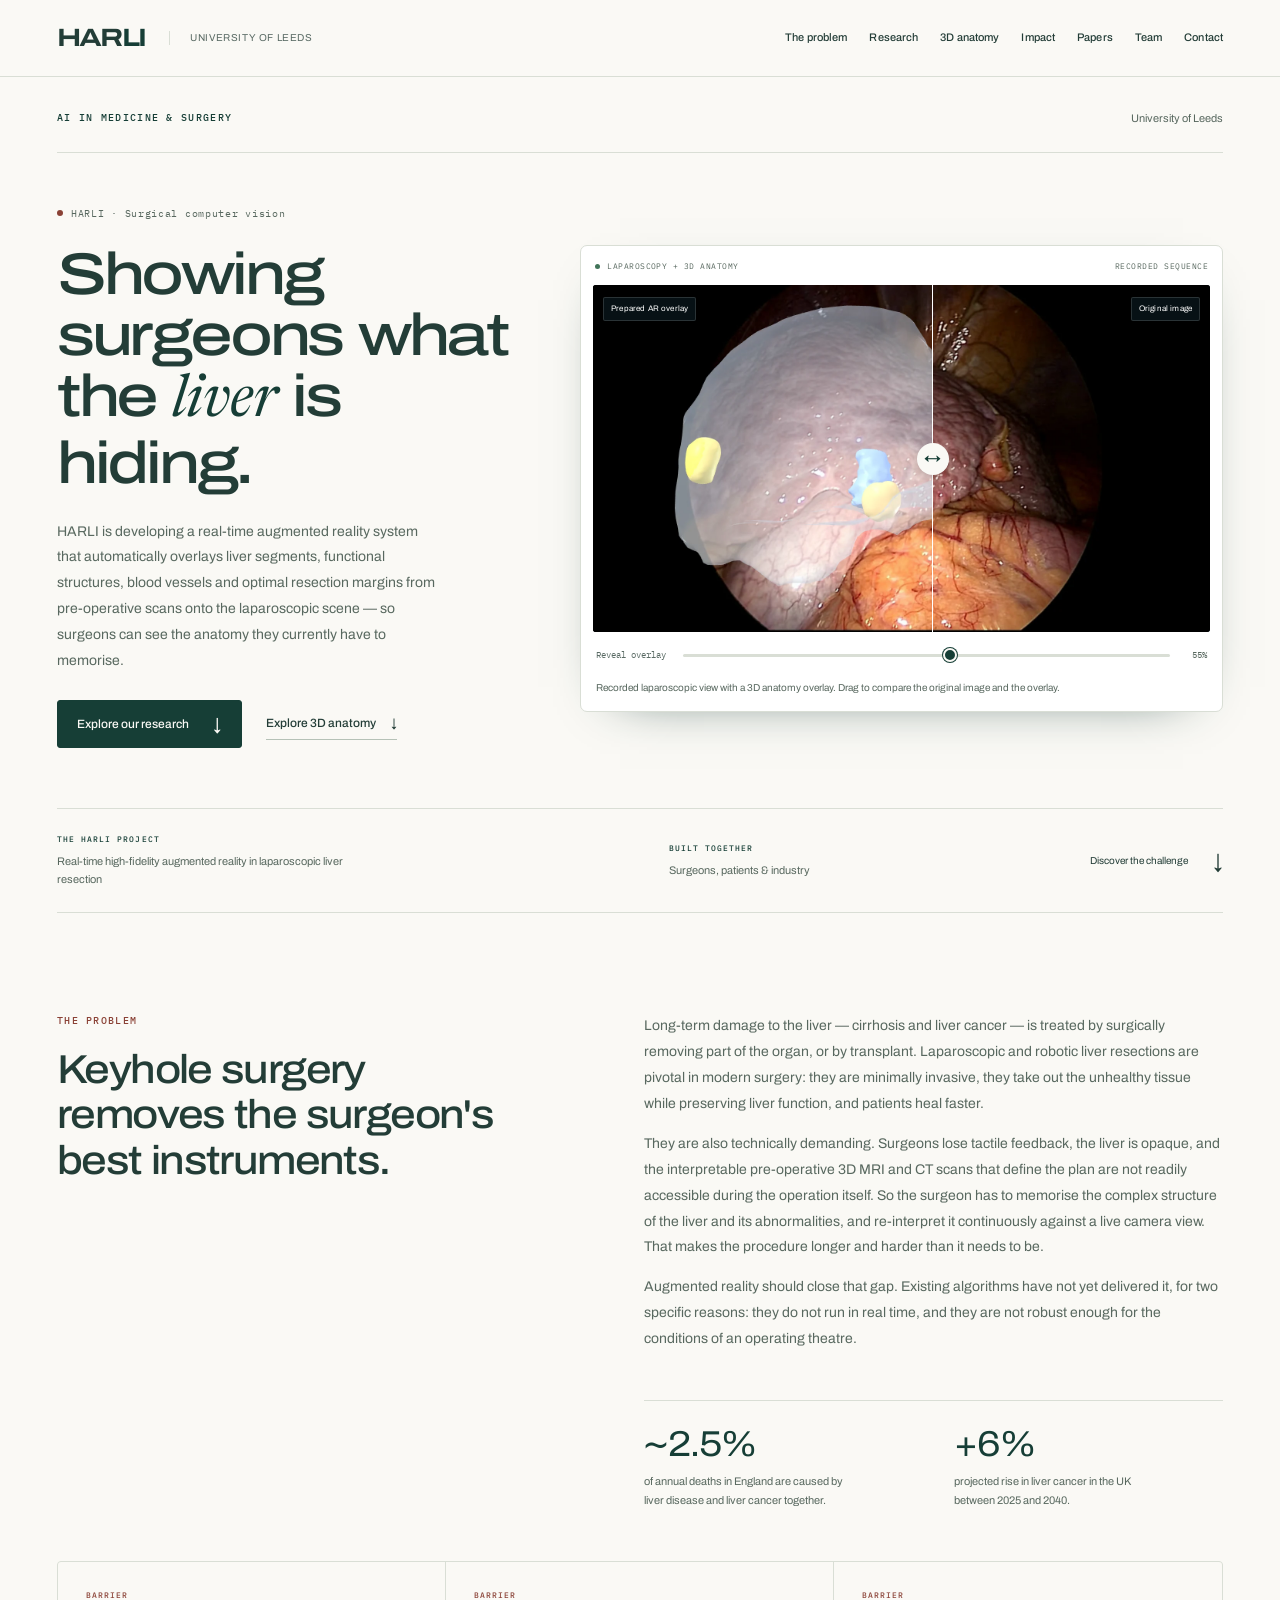
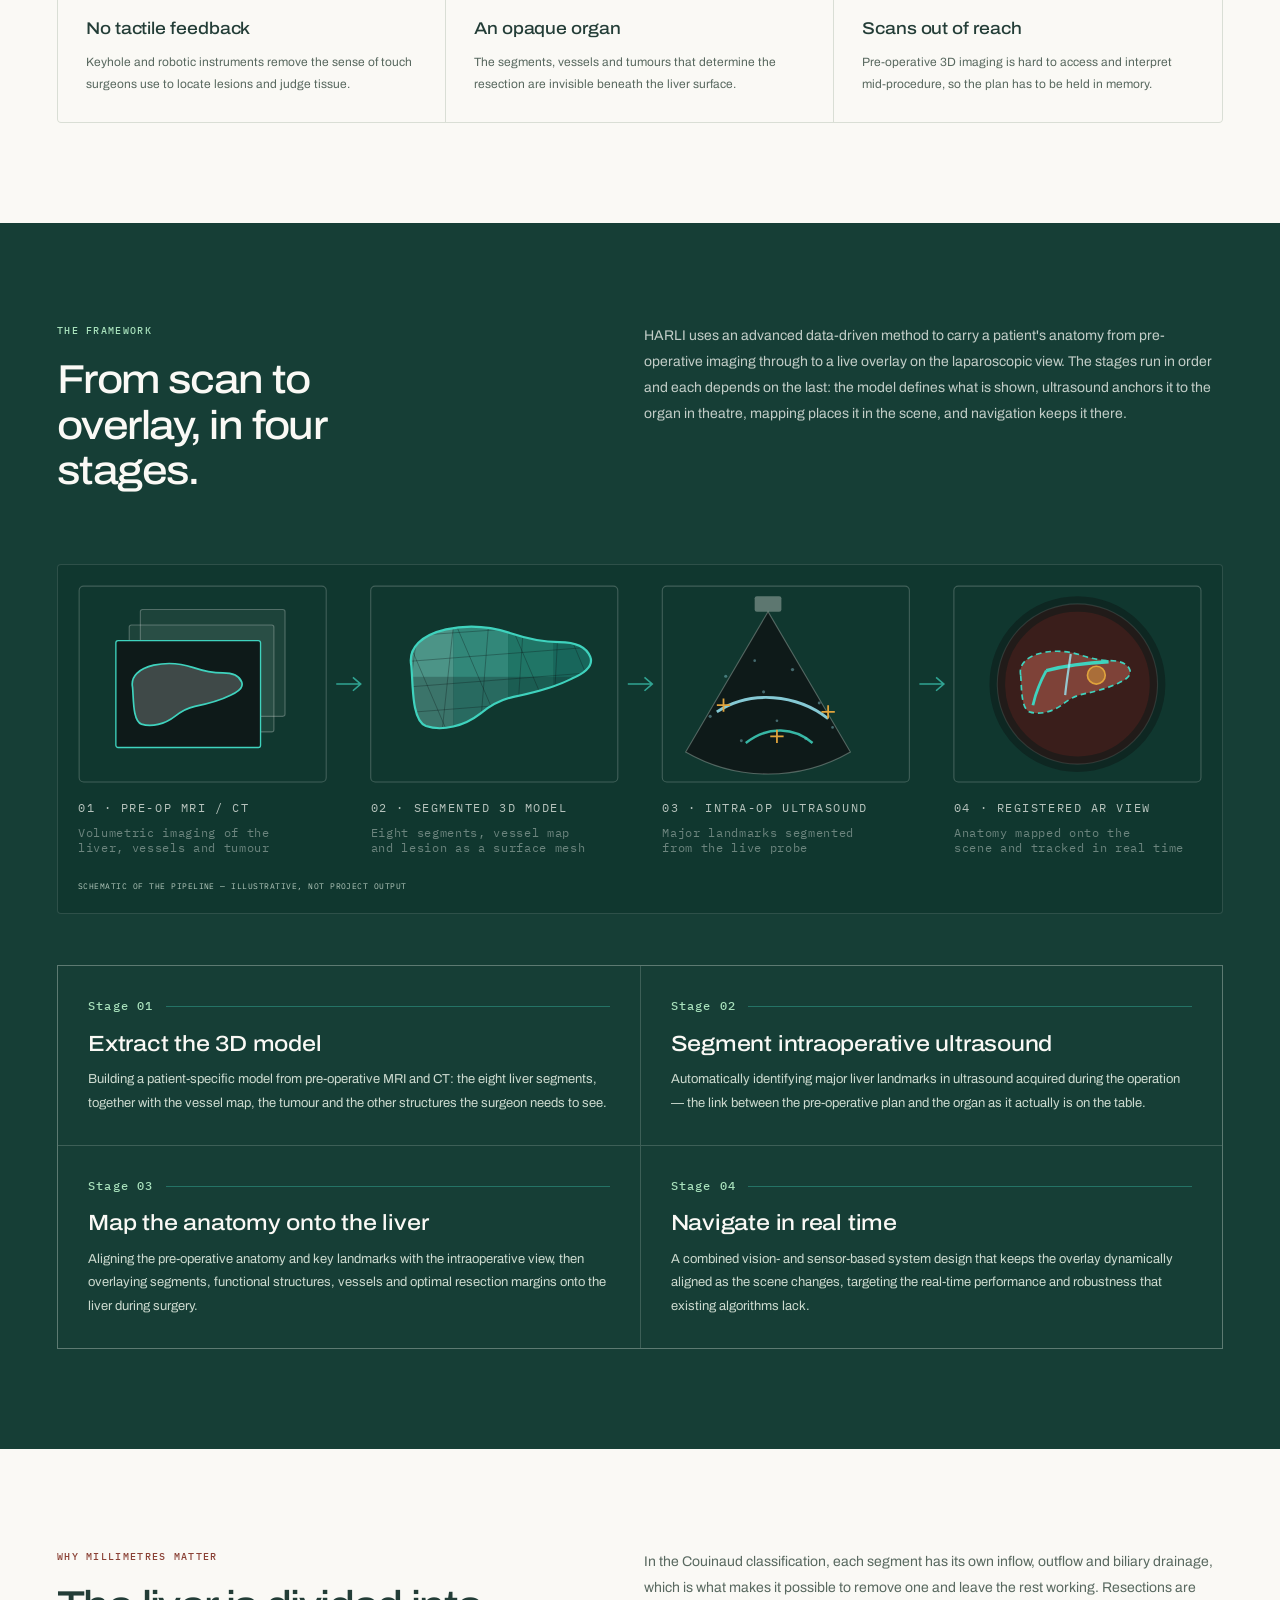
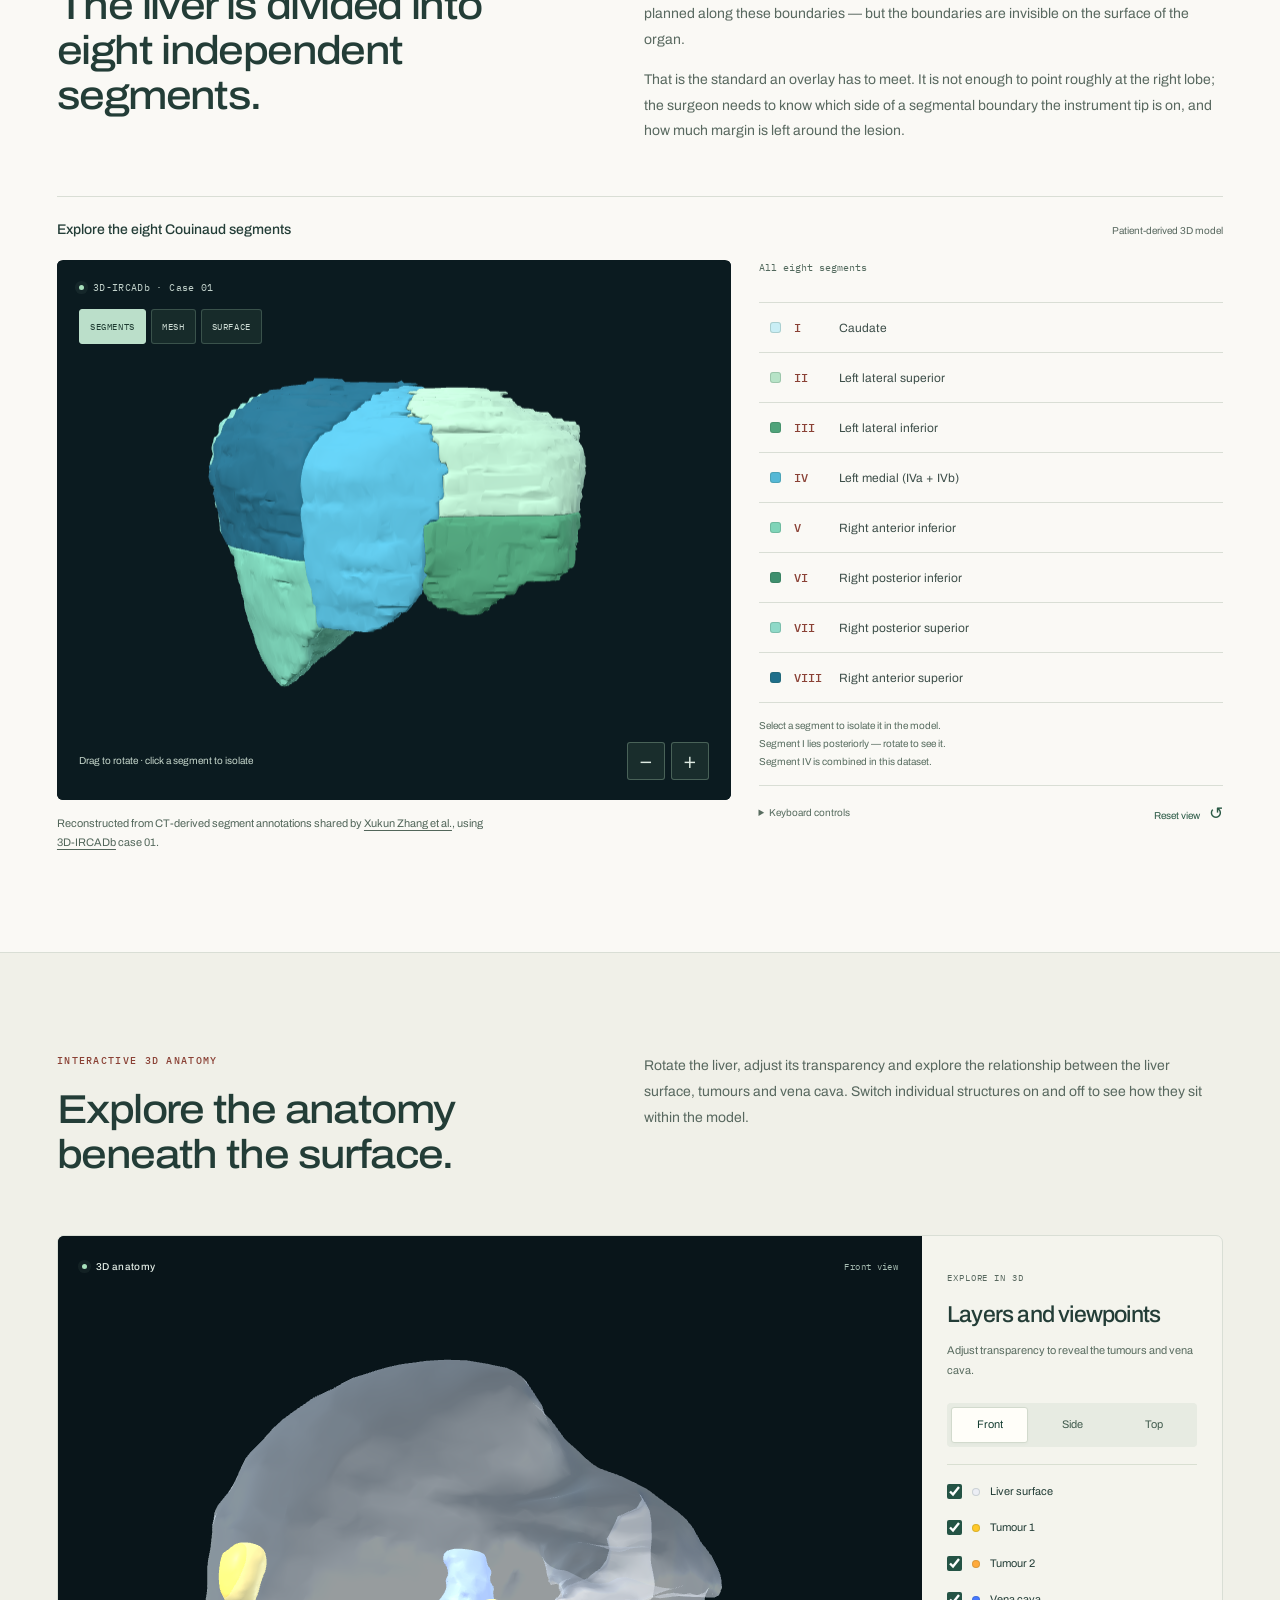
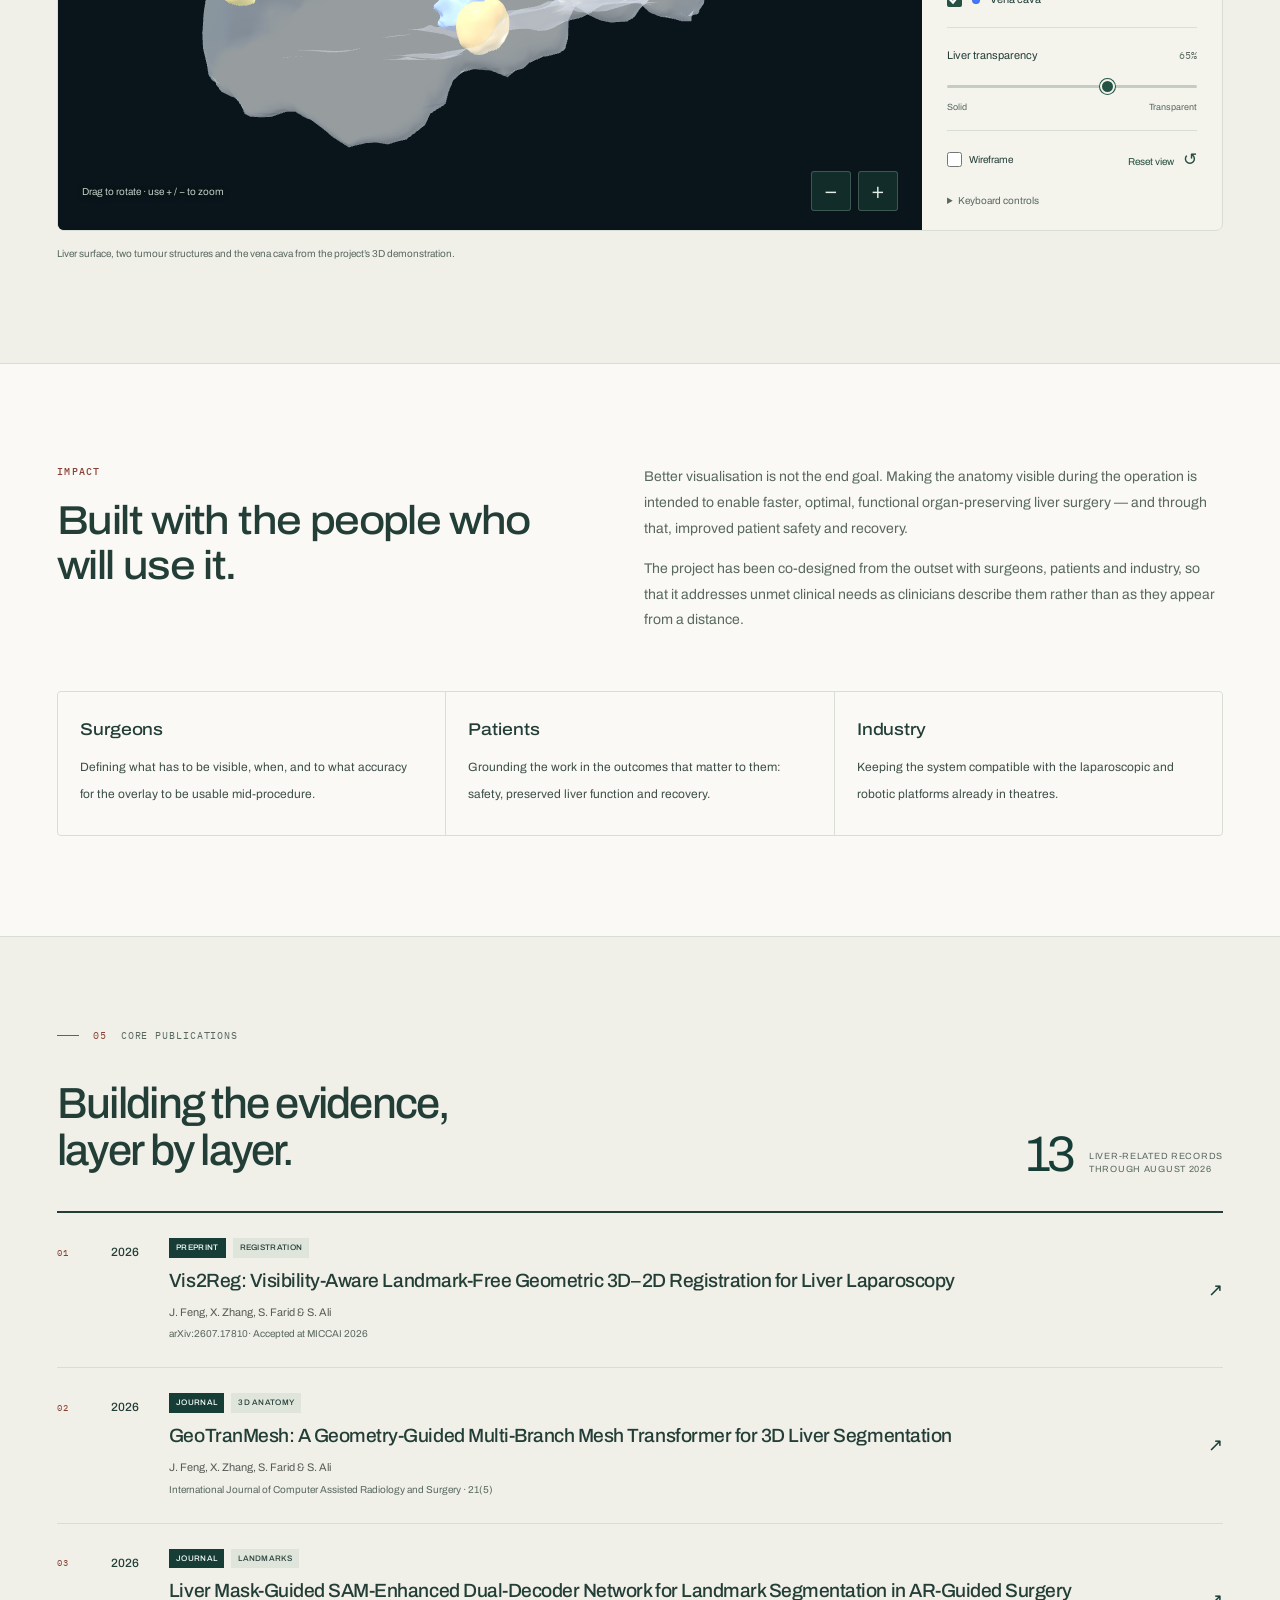
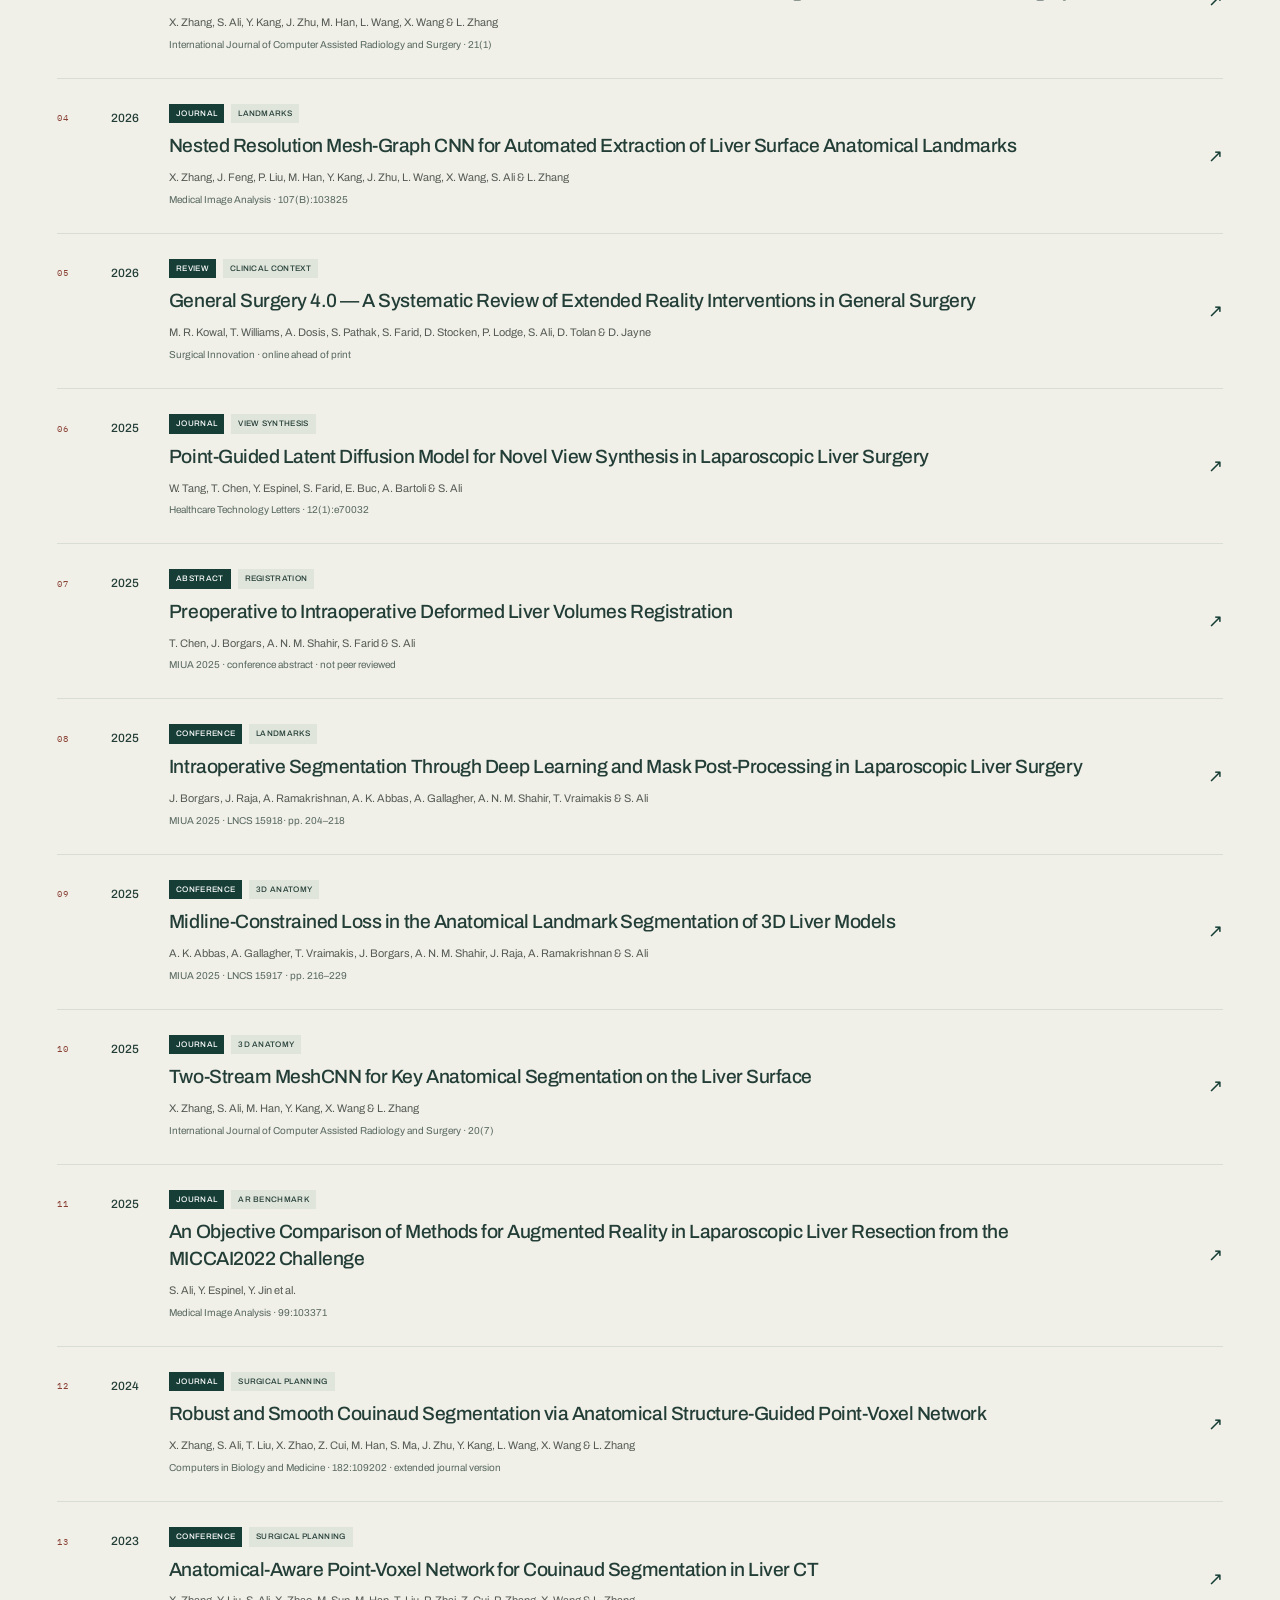
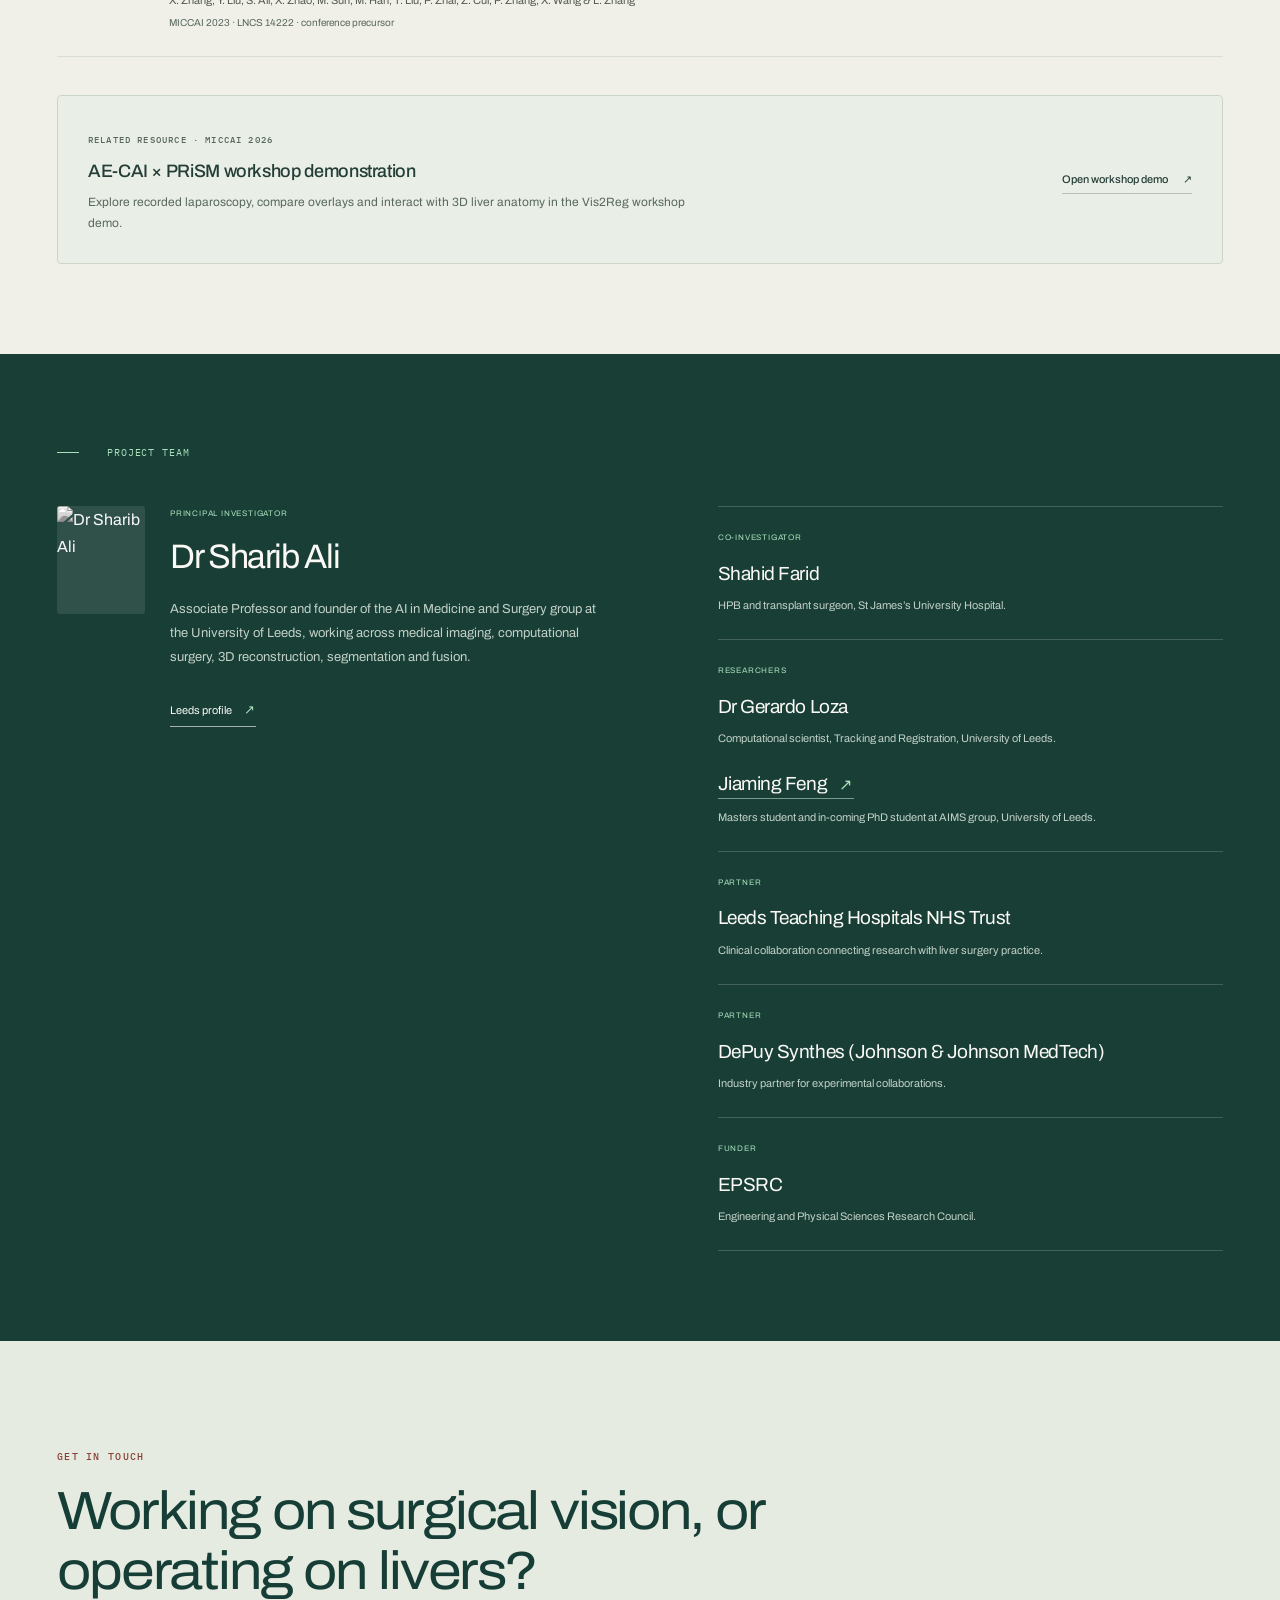
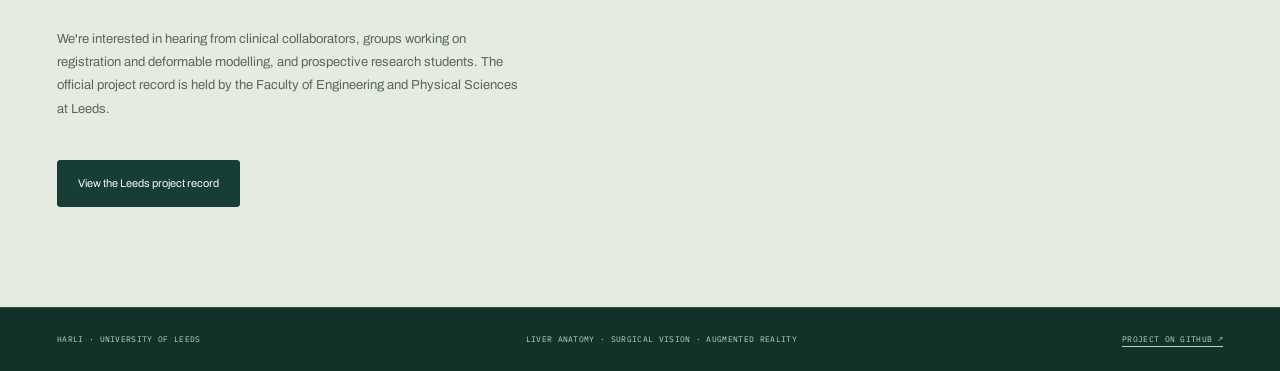
==== commit 47b8eded: "Place each anatomy model under its matching heading and simplify added copy" ====
--- a/index.html
+++ b/index.html
@@ -12,7 +12,7 @@
 <meta property="og:description" content="Showing surgeons the liver segments, vessels, tumours and resection margins hidden beneath the surface of the organ.">
 <meta property="og:url" content="https://aimsgroup-Leeds.github.io/HARLI/">
 <meta property="og:image" content="https://aimsgroup-leeds.github.io/HARLI/assets/demo/laparoscopic-overlay.webp">
-<meta property="og:image:alt" content="Recorded laparoscopic frame with a manually aligned 3D liver overlay">
+<meta property="og:image:alt" content="Recorded laparoscopic frame with a 3D liver overlay">
 <meta name="twitter:card" content="summary_large_image">
 <meta name="theme-color" content="#17403B">
 <link rel="icon" href="data:image/svg+xml,<svg xmlns='http://www.w3.org/2000/svg' viewBox='0 0 32 32'><rect width='32' height='32' rx='7' fill='%2317403B'/><circle cx='16' cy='16' r='8' fill='none' stroke='%233FD3BE' stroke-width='2.4'/><circle cx='16' cy='16' r='2.6' fill='%238A2E2B'/></svg>">
@@ -516,12 +516,12 @@
           <div class="image-toolbar"><span class="live-dot"></span> LAPAROSCOPY + 3D ANATOMY <span class="frame-label">RECORDED SEQUENCE</span></div>
           <div class="scope-frame" id="scope" style="--wipe:55%" role="group" aria-label="Compare the recorded image with its prepared AR overlay" aria-describedby="scope-caption">
             <img class="scope-image" src="assets/demo/laparoscopic-original.webp" width="1600" height="900" alt="Original laparoscopic camera view of the liver surface" fetchpriority="high" draggable="false">
-            <div class="scope-overlay" id="overlay"><img class="scope-image" src="assets/demo/laparoscopic-overlay.webp" width="1600" height="900" alt="The same frame with a translucent liver model and illustrative internal structures" fetchpriority="high" draggable="false"></div>
+            <div class="scope-overlay" id="overlay"><img class="scope-image" src="assets/demo/laparoscopic-overlay.webp" width="1600" height="900" alt="The same frame with a translucent liver model and internal structures" fetchpriority="high" draggable="false"></div>
             <span class="scope-tag tag-left">Prepared AR overlay</span><span class="scope-tag tag-right">Original image</span>
             <div class="scope-handle" aria-hidden="true"><span>↔</span></div>
           </div>
           <div class="scope-controls"><label for="wipe">Reveal overlay</label><input type="range" id="wipe" min="0" max="100" value="55" aria-describedby="scope-caption"><output id="pct" for="wipe">55%</output></div>
-          <figcaption class="scope-caption" id="scope-caption">Recorded laparoscopy with an existing 3D model overlaid using saved manual alignment. Drag to compare. Internal structures are illustrative, not clinically validated.</figcaption>
+          <figcaption class="scope-caption" id="scope-caption">Recorded laparoscopic view with a 3D anatomy overlay. Drag to compare the original image and the overlay.</figcaption>
         </figure>
       </div>
       <div class="project-strip"><p><span class="eyebrow">The HARLI project</span>Real-time high-fidelity augmented reality in laparoscopic liver resection</p><p><span class="eyebrow">Built together</span>Surgeons, patients &amp; industry</p><a href="#problem" aria-label="Discover the clinical problem">Discover the challenge <span aria-hidden="true">↓</span></a></div>
@@ -790,41 +790,9 @@
         </div>
       </div>
 
-      <figure class="anatomy-viewer" id="anatomy-viewer" aria-labelledby="anatomy-viewer-title">
-        <div class="anatomy-workspace">
-          <div class="anatomy-stage" id="anatomy-stage" aria-busy="false">
-            <img class="anatomy-fallback" id="anatomy-fallback" src="assets/demo/anatomy.webp" width="1600" height="900" loading="lazy" alt="Prepared liver surface shown transparently, with two illustrative tumours and the vena cava visible inside.">
-            <div class="anatomy-stage-heading" aria-hidden="true"><span class="anatomy-status-dot"></span> 3D anatomy <span id="anatomy-current-view">Prepared model</span></div>
-            <div class="anatomy-loading" id="anatomy-loading"><p id="anatomy-status" role="status">Prepared liver anatomy.</p><noscript><p>Enable JavaScript to rotate the model and adjust its layers.</p></noscript><button id="anatomy-retry" type="button" hidden>Load 3D model</button></div>
-            <canvas id="anatomy-canvas" hidden tabindex="0" role="group" aria-label="Interactive 3D liver model" aria-describedby="anatomy-interaction-help anatomy-keyboard-help"></canvas>
-            <div class="anatomy-stage-footer" id="anatomy-stage-footer" hidden>
-              <p id="anatomy-interaction-help"><span class="anatomy-desktop-help">Drag to rotate · use + / − to zoom</span><span class="anatomy-mobile-help">Enable touch to rotate and pinch to zoom</span></p>
-              <button id="anatomy-touch" type="button" aria-pressed="false">Enable touch rotation</button>
-              <div class="anatomy-zoom" role="group" aria-label="Model zoom"><button id="anatomy-zoom-out" type="button" aria-label="Zoom out">−</button><button id="anatomy-zoom-in" type="button" aria-label="Zoom in">+</button></div>
-            </div>
-          </div>
-          <div class="anatomy-panel">
-            <div class="anatomy-panel-heading"><span class="anatomy-overline">Explore in 3D</span><h3 id="anatomy-viewer-title">Look beneath the surface.</h3><p>Rotate the liver and reveal the relationship between its surface and internal structures.</p></div>
-            <fieldset class="anatomy-settings" id="anatomy-settings" disabled>
-              <legend class="anatomy-sr-only">3D anatomy controls</legend>
-              <div class="anatomy-presets" role="group" aria-label="View presets">
-                <button type="button" data-anatomy-view="front" aria-pressed="true">Front</button><button type="button" data-anatomy-view="side" aria-pressed="false">Side</button><button type="button" data-anatomy-view="top" aria-pressed="false">Top</button>
-              </div>
-              <div class="anatomy-layers">
-                <label><input type="checkbox" id="anatomy-layer-liver" data-anatomy-layer="liver" checked><span class="anatomy-swatch anatomy-swatch-liver" aria-hidden="true"></span><span>Liver surface</span></label>
-                <label><input type="checkbox" id="anatomy-layer-tumour" data-anatomy-layer="tumour" checked><span class="anatomy-swatch anatomy-swatch-tumour" aria-hidden="true"></span><span>Tumour 1</span></label>
-                <label><input type="checkbox" id="anatomy-layer-tumor2" data-anatomy-layer="tumor2" checked><span class="anatomy-swatch anatomy-swatch-tumor2" aria-hidden="true"></span><span>Tumour 2</span></label>
-                <label><input type="checkbox" id="anatomy-layer-vena-cava" data-anatomy-layer="vena_cava" checked><span class="anatomy-swatch anatomy-swatch-vena" aria-hidden="true"></span><span>Vena cava</span></label>
-              </div>
-              <div class="anatomy-transparency"><label for="anatomy-transparency">Liver transparency <output id="anatomy-transparency-value" for="anatomy-transparency">65%</output></label><input id="anatomy-transparency" type="range" min="0" max="100" step="1" value="65" aria-valuetext="65 percent transparent"><div aria-hidden="true"><span>Solid</span><span>Transparent</span></div></div>
-              <div class="anatomy-panel-bottom"><label for="anatomy-wireframe"><input id="anatomy-wireframe" type="checkbox"> Wireframe</label><button id="anatomy-reset" type="button">Reset view <span aria-hidden="true">↺</span></button></div>
-            </fieldset>
-            <details class="anatomy-keyboard"><summary>Keyboard controls</summary><p id="anatomy-keyboard-help">Focus the model, then use arrow keys to rotate, + / − to zoom, and R to reset. Tab moves to the next control. Page scrolling stays available outside touch rotation.</p></details>
-          </div>
-        </div>
-        <figcaption class="anatomy-caption">Prepared liver geometry with two illustrative tumours and the vena cava. Internal structure placement is for research illustration.</figcaption>
-      </figure>
-      <details class="anatomy-explainer" id="anatomy-explainer"><summary>Explore the eight Couinaud segments <span>Patient-derived 3D model</span></summary>
+
+      <div class="couinaud-explorer" id="anatomy-explainer" role="group" aria-labelledby="couinaud-title">
+        <div class="couinaud-heading"><h3 id="couinaud-title">Explore the eight Couinaud segments</h3><span>Patient-derived 3D model</span></div>
         <div class="model">
           <div>
             <div class="model-stage" id="stage" aria-busy="false">
@@ -867,7 +835,54 @@
             </div>
           </div>
         </div>
-      </details>
+      </div>
+    </div>
+  </section>
+
+  <!-- ============ INTERNAL ANATOMY ============ -->
+  <section id="internal-anatomy" class="internal-anatomy rule-top" aria-labelledby="internal-anatomy-title">
+    <div class="wrap">
+      <div class="two-col">
+        <div class="col-label">
+          <span class="eyebrow">Interactive 3D anatomy</span>
+          <h2 class="section-title" id="internal-anatomy-title">Explore the anatomy beneath the surface.</h2>
+        </div>
+        <div><p>Rotate the liver, adjust its transparency and explore the relationship between the liver surface, tumours and vena cava. Switch individual structures on and off to see how they sit within the model.</p></div>
+      </div>
+      <figure class="anatomy-viewer" id="anatomy-viewer" aria-labelledby="anatomy-viewer-title">
+        <div class="anatomy-workspace">
+          <div class="anatomy-stage" id="anatomy-stage" aria-busy="false">
+            <img class="anatomy-fallback" id="anatomy-fallback" src="assets/demo/anatomy.webp" width="1600" height="900" loading="lazy" alt="Translucent liver model showing two tumour structures and the vena cava.">
+            <div class="anatomy-stage-heading" aria-hidden="true"><span class="anatomy-status-dot"></span> 3D anatomy <span id="anatomy-current-view">Liver model</span></div>
+            <div class="anatomy-loading" id="anatomy-loading"><p id="anatomy-status" role="status">Liver anatomy.</p><noscript><p>Enable JavaScript to rotate the model and adjust its layers.</p></noscript><button id="anatomy-retry" type="button" hidden>Load 3D model</button></div>
+            <canvas id="anatomy-canvas" hidden tabindex="0" role="group" aria-label="Interactive 3D liver model" aria-describedby="anatomy-interaction-help anatomy-keyboard-help"></canvas>
+            <div class="anatomy-stage-footer" id="anatomy-stage-footer" hidden>
+              <p id="anatomy-interaction-help"><span class="anatomy-desktop-help">Drag to rotate · use + / − to zoom</span><span class="anatomy-mobile-help">Enable touch to rotate and pinch to zoom</span></p>
+              <button id="anatomy-touch" type="button" aria-pressed="false">Enable touch rotation</button>
+              <div class="anatomy-zoom" role="group" aria-label="Model zoom"><button id="anatomy-zoom-out" type="button" aria-label="Zoom out">−</button><button id="anatomy-zoom-in" type="button" aria-label="Zoom in">+</button></div>
+            </div>
+          </div>
+          <div class="anatomy-panel">
+            <div class="anatomy-panel-heading"><span class="anatomy-overline">Explore in 3D</span><h3 id="anatomy-viewer-title">Layers and viewpoints</h3><p>Adjust transparency to reveal the tumours and vena cava.</p></div>
+            <fieldset class="anatomy-settings" id="anatomy-settings" disabled>
+              <legend class="anatomy-sr-only">3D anatomy controls</legend>
+              <div class="anatomy-presets" role="group" aria-label="View presets">
+                <button type="button" data-anatomy-view="front" aria-pressed="true">Front</button><button type="button" data-anatomy-view="side" aria-pressed="false">Side</button><button type="button" data-anatomy-view="top" aria-pressed="false">Top</button>
+              </div>
+              <div class="anatomy-layers">
+                <label><input type="checkbox" id="anatomy-layer-liver" data-anatomy-layer="liver" checked><span class="anatomy-swatch anatomy-swatch-liver" aria-hidden="true"></span><span>Liver surface</span></label>
+                <label><input type="checkbox" id="anatomy-layer-tumour" data-anatomy-layer="tumour" checked><span class="anatomy-swatch anatomy-swatch-tumour" aria-hidden="true"></span><span>Tumour 1</span></label>
+                <label><input type="checkbox" id="anatomy-layer-tumor2" data-anatomy-layer="tumor2" checked><span class="anatomy-swatch anatomy-swatch-tumor2" aria-hidden="true"></span><span>Tumour 2</span></label>
+                <label><input type="checkbox" id="anatomy-layer-vena-cava" data-anatomy-layer="vena_cava" checked><span class="anatomy-swatch anatomy-swatch-vena" aria-hidden="true"></span><span>Vena cava</span></label>
+              </div>
+              <div class="anatomy-transparency"><label for="anatomy-transparency">Liver transparency <output id="anatomy-transparency-value" for="anatomy-transparency">65%</output></label><input id="anatomy-transparency" type="range" min="0" max="100" step="1" value="65" aria-valuetext="65 percent transparent"><div aria-hidden="true"><span>Solid</span><span>Transparent</span></div></div>
+              <div class="anatomy-panel-bottom"><label for="anatomy-wireframe"><input id="anatomy-wireframe" type="checkbox"> Wireframe</label><button id="anatomy-reset" type="button">Reset view <span aria-hidden="true">↺</span></button></div>
+            </fieldset>
+            <details class="anatomy-keyboard"><summary>Keyboard controls</summary><p id="anatomy-keyboard-help">Focus the model, then use arrow keys to rotate, + / − to zoom, and R to reset. Tab moves to the next control. Page scrolling stays available outside touch rotation.</p></details>
+          </div>
+        </div>
+        <figcaption class="anatomy-caption">Liver surface, two tumour structures and the vena cava from the project’s 3D demonstration.</figcaption>
+      </figure>
     </div>
   </section>
 
@@ -1134,7 +1149,7 @@
 </a>
 </div>
 <aside class="research-resource" id="demo" aria-labelledby="resource-title">
-  <div><span class="eyebrow">Related resource · MICCAI 2026</span><h3 id="resource-title">AE-CAI × PRiSM workshop demonstration</h3><p>The companion Vis2Reg viewer brings recorded laparoscopy and existing 3D anatomy together using saved manual alignment. It does not run registration inference.</p></div>
+  <div><span class="eyebrow">Related resource · MICCAI 2026</span><h3 id="resource-title">AE-CAI × PRiSM workshop demonstration</h3><p>Explore recorded laparoscopy, compare overlays and interact with 3D liver anatomy in the Vis2Reg workshop demo.</p></div>
   <a class="text-link" href="https://jarm1ng.github.io/Vis2Reg-Demo/?case=p4video&amp;frame=204" target="_blank" rel="noopener noreferrer">Open workshop demo <span aria-hidden="true">↗</span></a>
 </aside>
 </div>
--- a/assets/site.css
+++ b/assets/site.css
@@ -90,10 +90,6 @@
 .strand{padding:30px}
 .strand h3{font-size:22px;font-weight:500;line-height:1.25}
 .strand p{font-size:13px;line-height:1.8;color:#ccdacf}
-.anatomy-explainer{border-block:1px solid var(--rule);margin-top:32px}
-.anatomy-explainer summary{cursor:pointer;padding:20px 0;font-size:13px;font-weight:500}
-.anatomy-explainer summary>span{font-size:10px;font-weight:400;color:var(--muted);float:right;margin-top:3px}
-.anatomy-explainer .model{margin-top:10px;padding-bottom:28px}
 .model-stage{box-shadow:none}
 .model-hint{color:#c3d6c9;font-size:9px}
 .model-modes button{color:#d2dfd6}
@@ -177,7 +173,6 @@
   .section-kicker{font-size:8px;gap:10px}.section-kicker:before{width:14px}
   .stats{grid-template-columns:1fr 1fr;gap:22px}.stats .fig{font-size:30px}.stats p{font-size:10px}
   .constraints{margin-top:25px}.constraints li{padding:23px}.constraints .eyebrow{margin-bottom:7px}
-  .anatomy-explainer summary{font-size:11px}.anatomy-explainer summary>span{float:none;display:block;margin-left:15px;font-size:9px}
   .publications-heading{align-items:start;gap:22px;flex-direction:column;padding:26px 0}.publications-heading>div{align-items:center}.publications-heading strong{font-size:36px}
   .publication-row{grid-template-columns:35px minmax(0,1fr) 14px;gap:12px;padding:23px 0}.publication-row:hover{padding-left:0}
   .pub-index{flex-direction:column;align-items:start;gap:8px}.pub-index b{font-size:10px}.pub-main h3{font-size:16px;line-height:1.45}.pub-main p{font-size:10px}.pub-main small{font-size:9px}.pub-arrow{font-size:16px}
@@ -196,3 +191,6 @@
 .research-resource>a{flex-shrink:0;font-size:11px}
 @media(max-width:820px){.research-resource{align-items:start;flex-direction:column;gap:18px;padding:24px}}
 @media(max-width:560px){.image-toolbar{font-size:7px;letter-spacing:0}.frame-label{font-size:6px}.hero-actions{gap:18px}.hero-actions .text-link{font-size:11px}}
+
+/* Internal structures have their own section, separate from Couinaud segmentation. */
+.internal-anatomy{background:var(--paper-warm)}
--- a/assets/couinaud/viewer.css
+++ b/assets/couinaud/viewer.css
@@ -1,3 +1,9 @@
+.couinaud-explorer{margin-top:38px;scroll-margin-top:95px}
+.couinaud-heading{display:flex;justify-content:space-between;align-items:baseline;gap:20px;border-top:1px solid var(--rule);padding-top:22px}
+.couinaud-heading h3{font:500 14px/1.5 var(--f-display,sans-serif);margin:0;color:var(--ink)}
+.couinaud-heading>span{font:10px/1.5 var(--f-display,sans-serif);color:var(--muted)}
+#anatomy-explainer .model{margin-top:20px}
+@media(max-width:560px){.couinaud-heading{align-items:start;flex-direction:column;gap:5px}}
 /* Styles are scoped to the Couinaud explainer; the prepared anatomy viewer is independent. */
 #anatomy-explainer .model{grid-template-columns:minmax(0,1.45fr) minmax(280px,1fr);gap:28px;align-items:start}
 #anatomy-explainer .model-stage{height:540px;aspect-ratio:auto;background:#0b1b20;touch-action:pan-y;cursor:default;isolation:isolate}
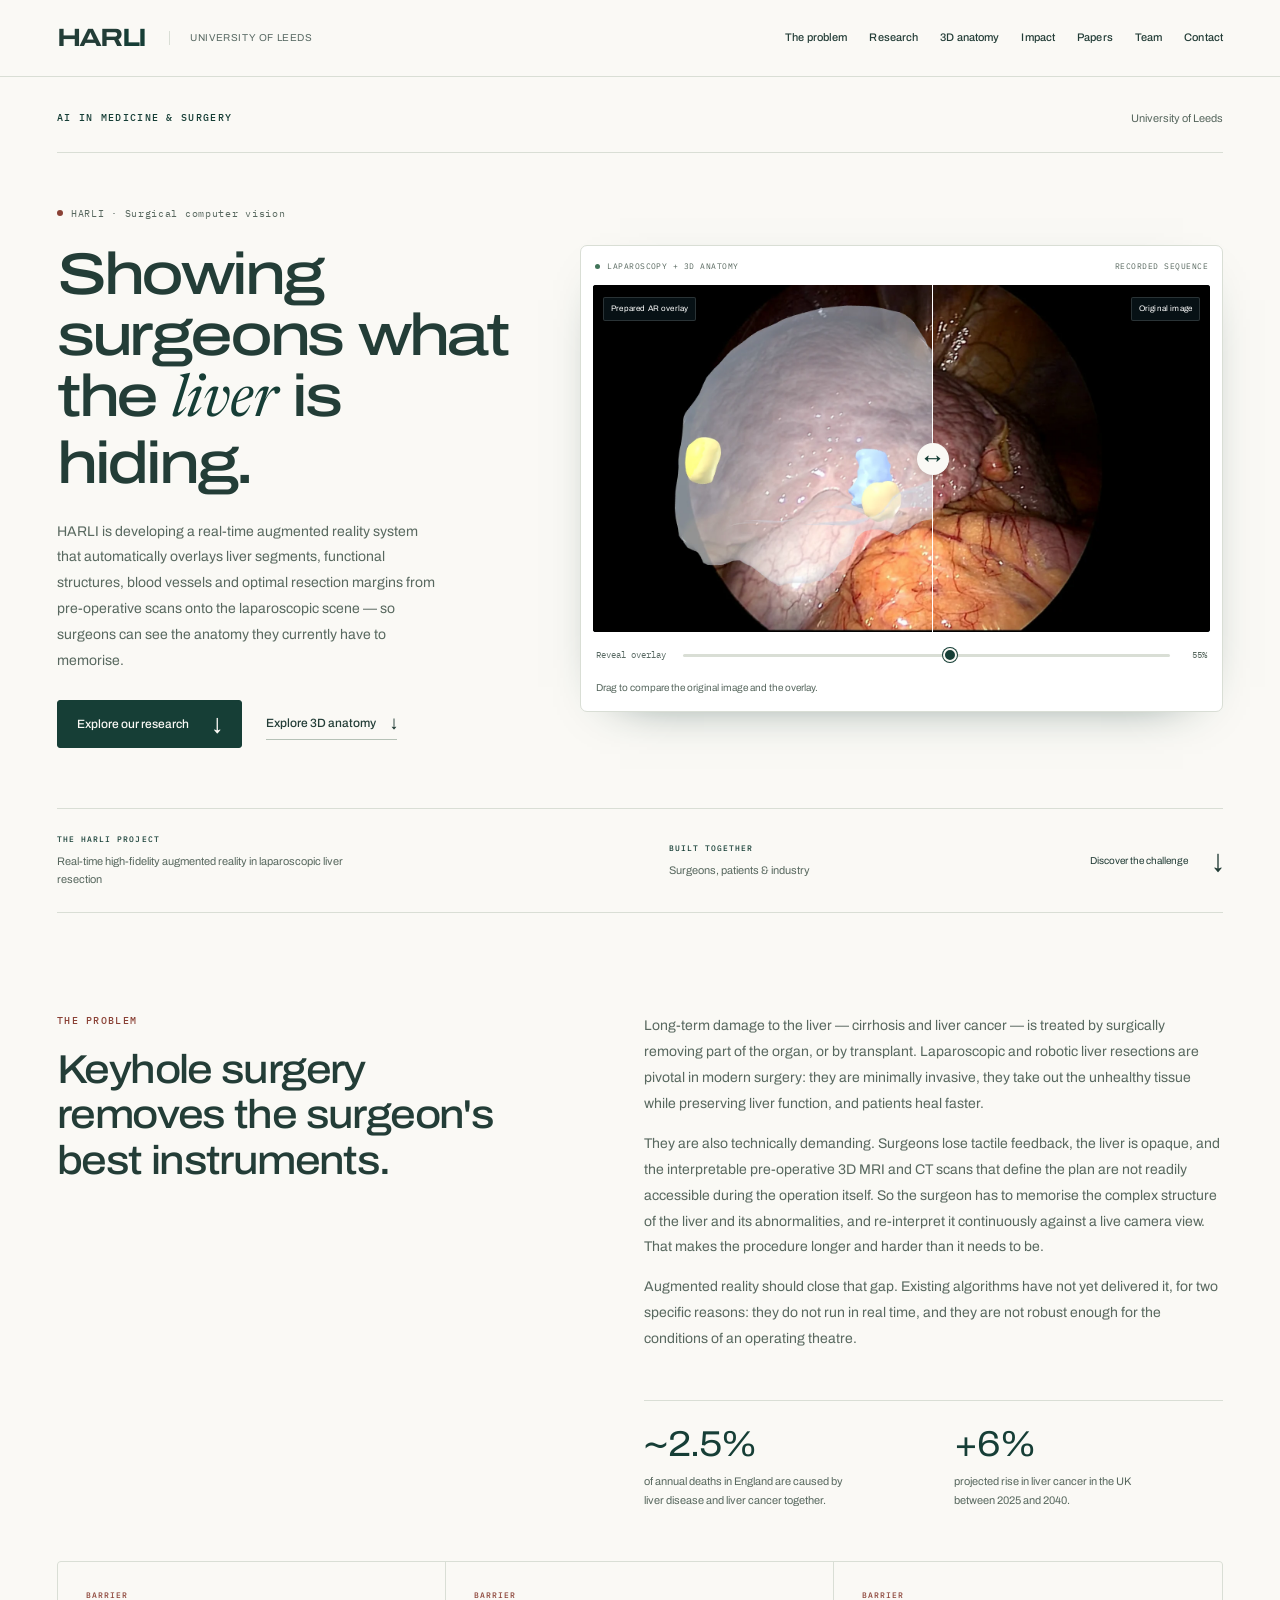
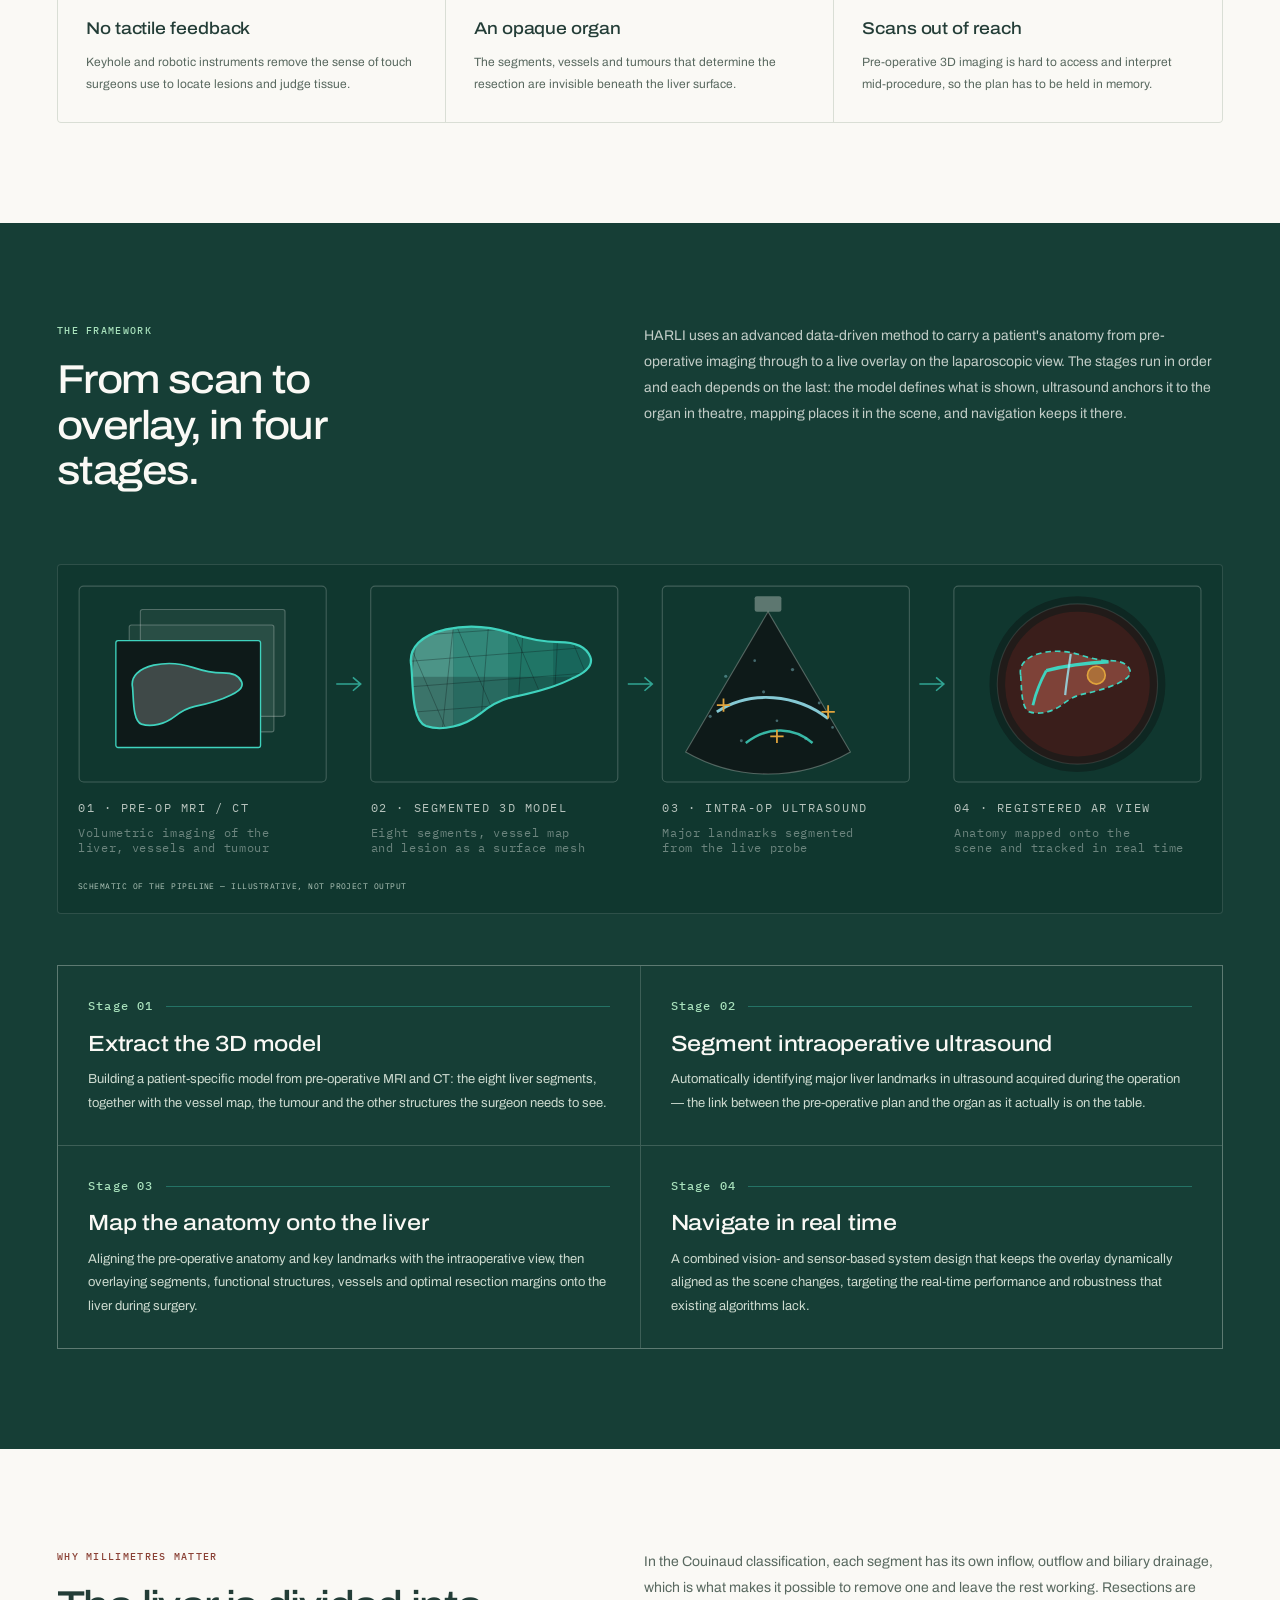
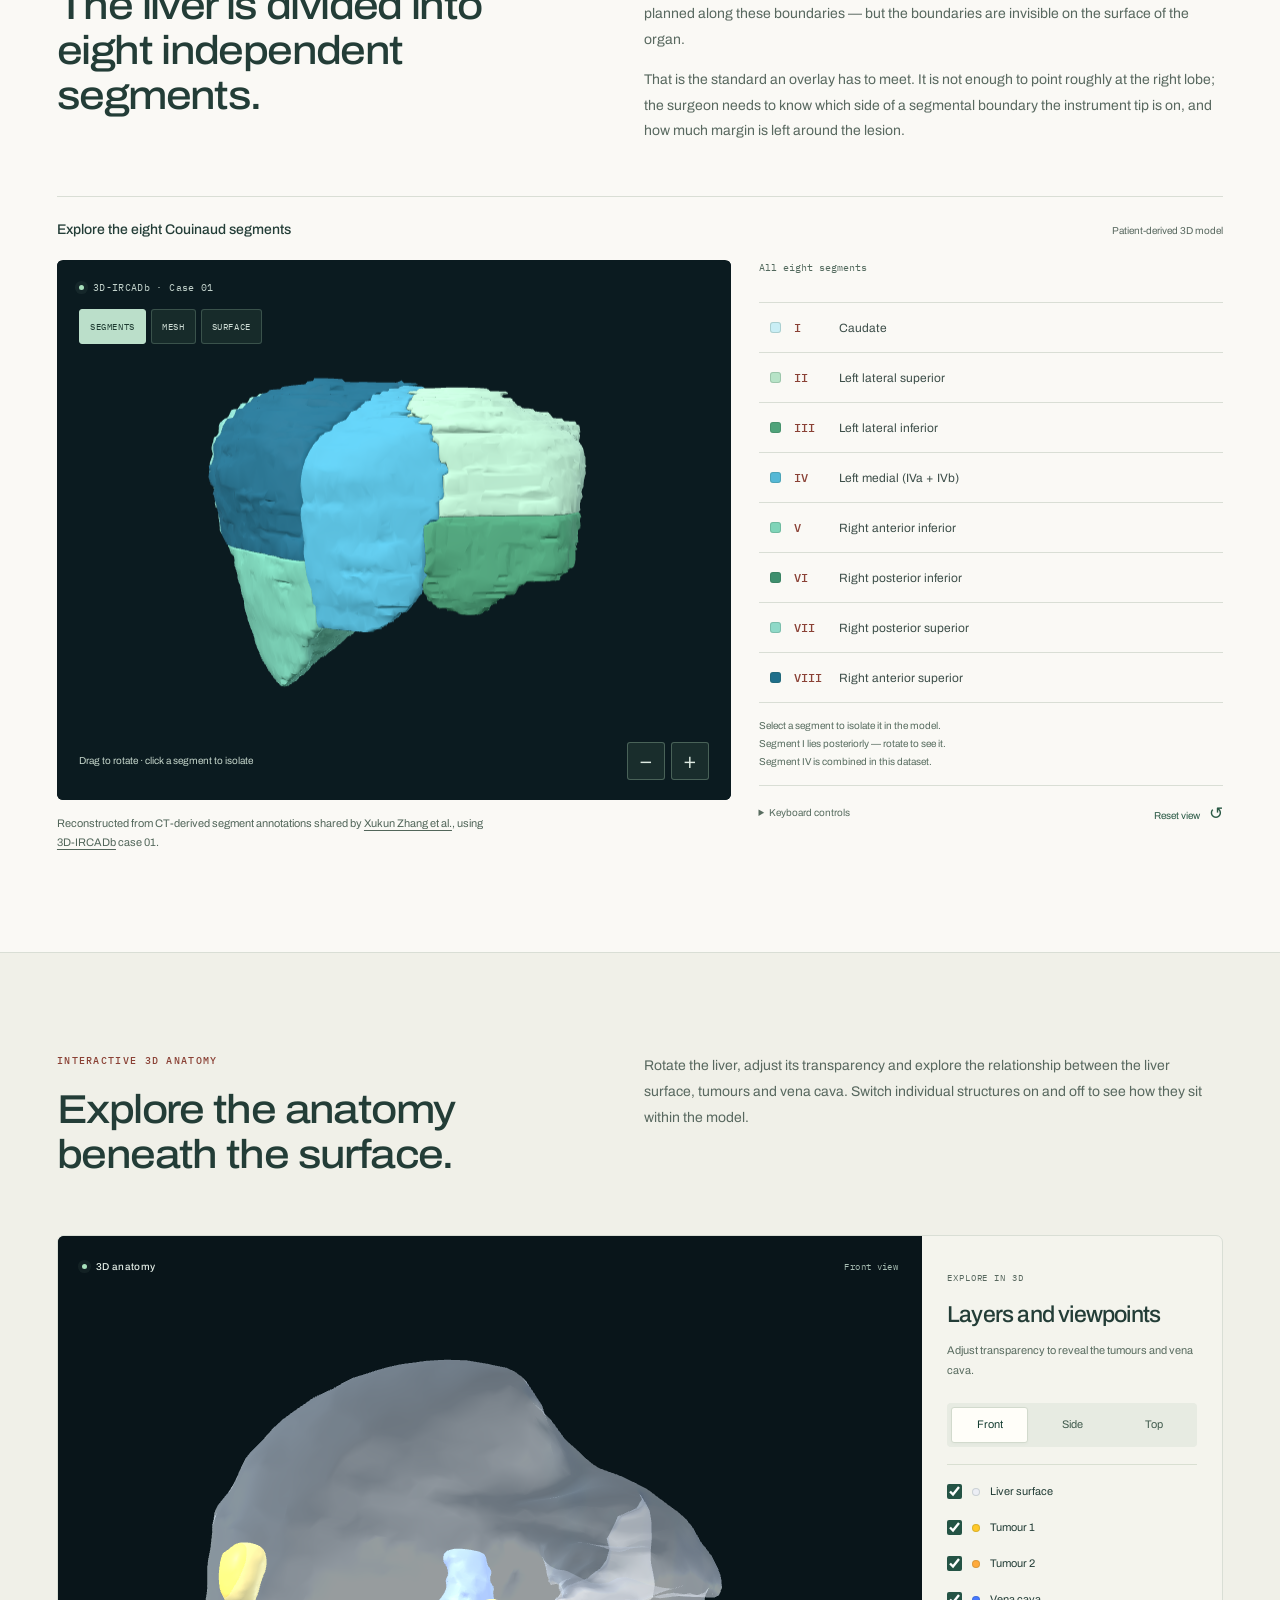
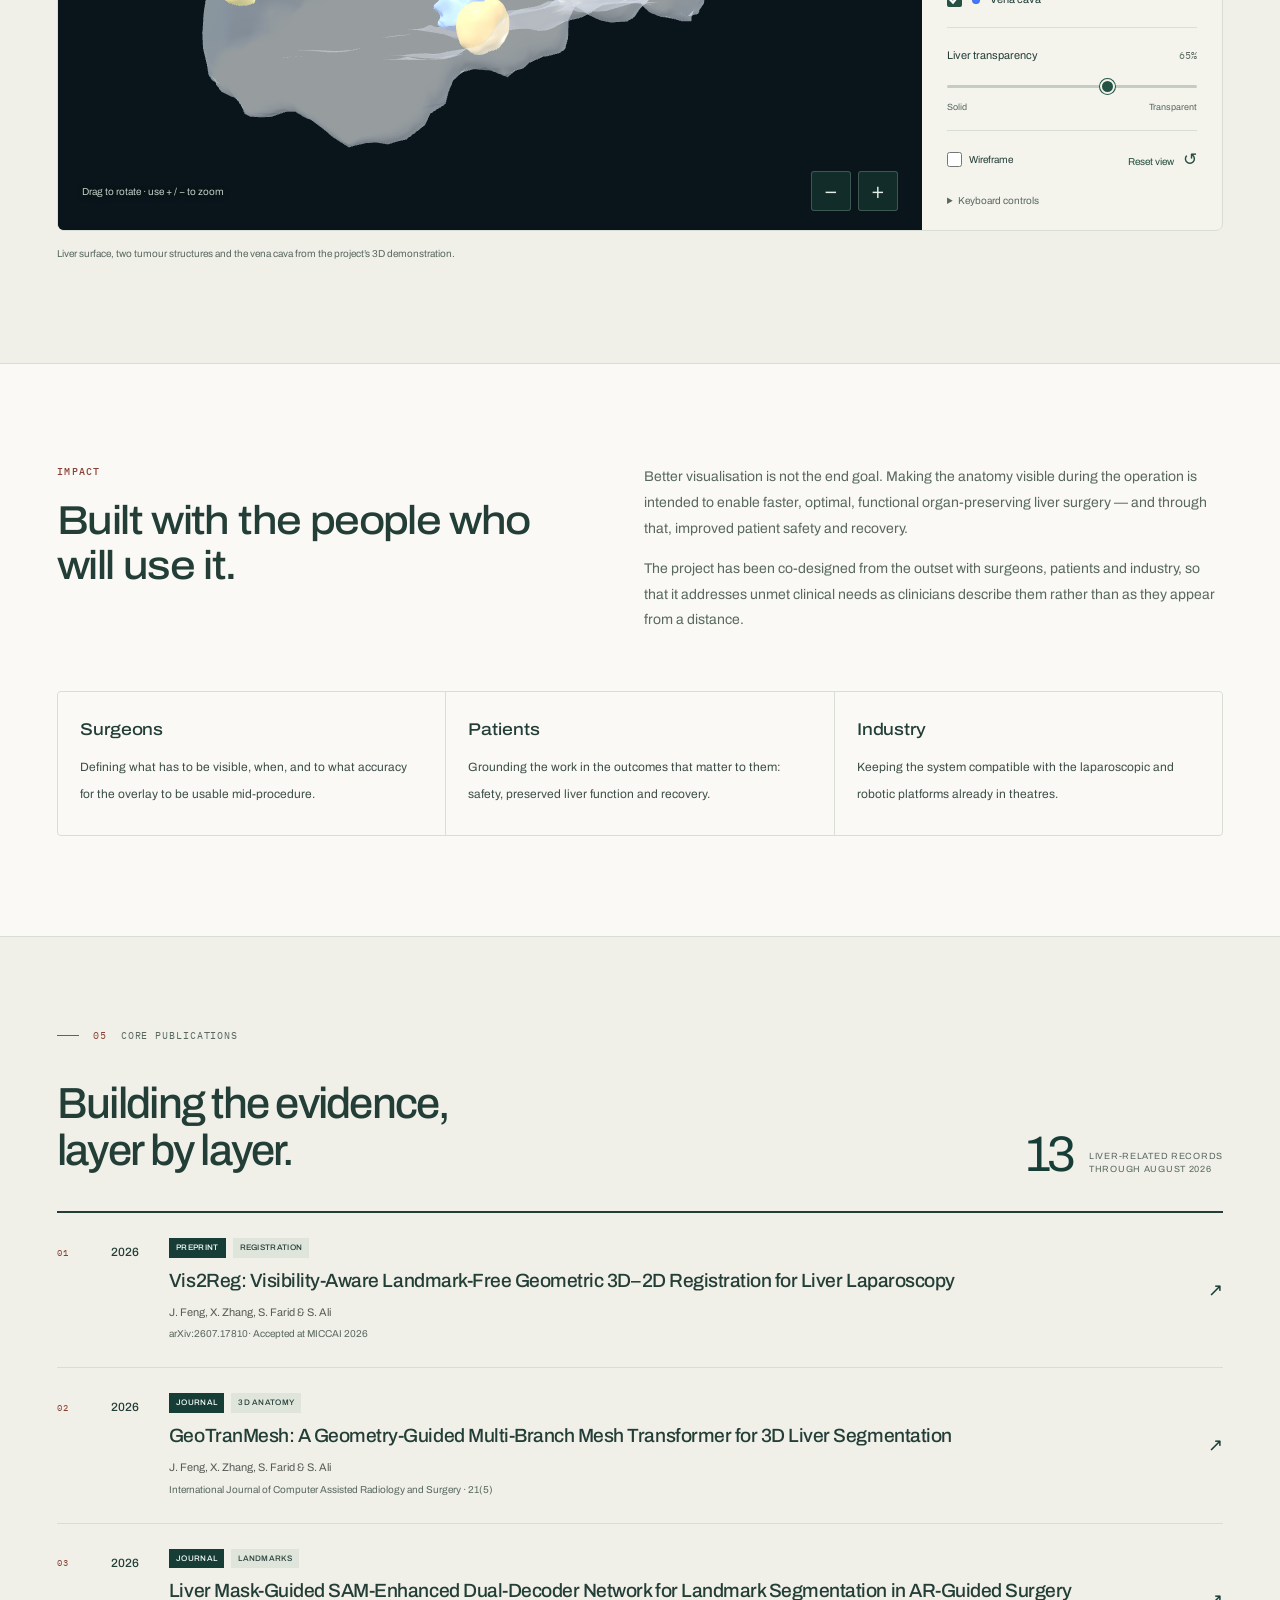
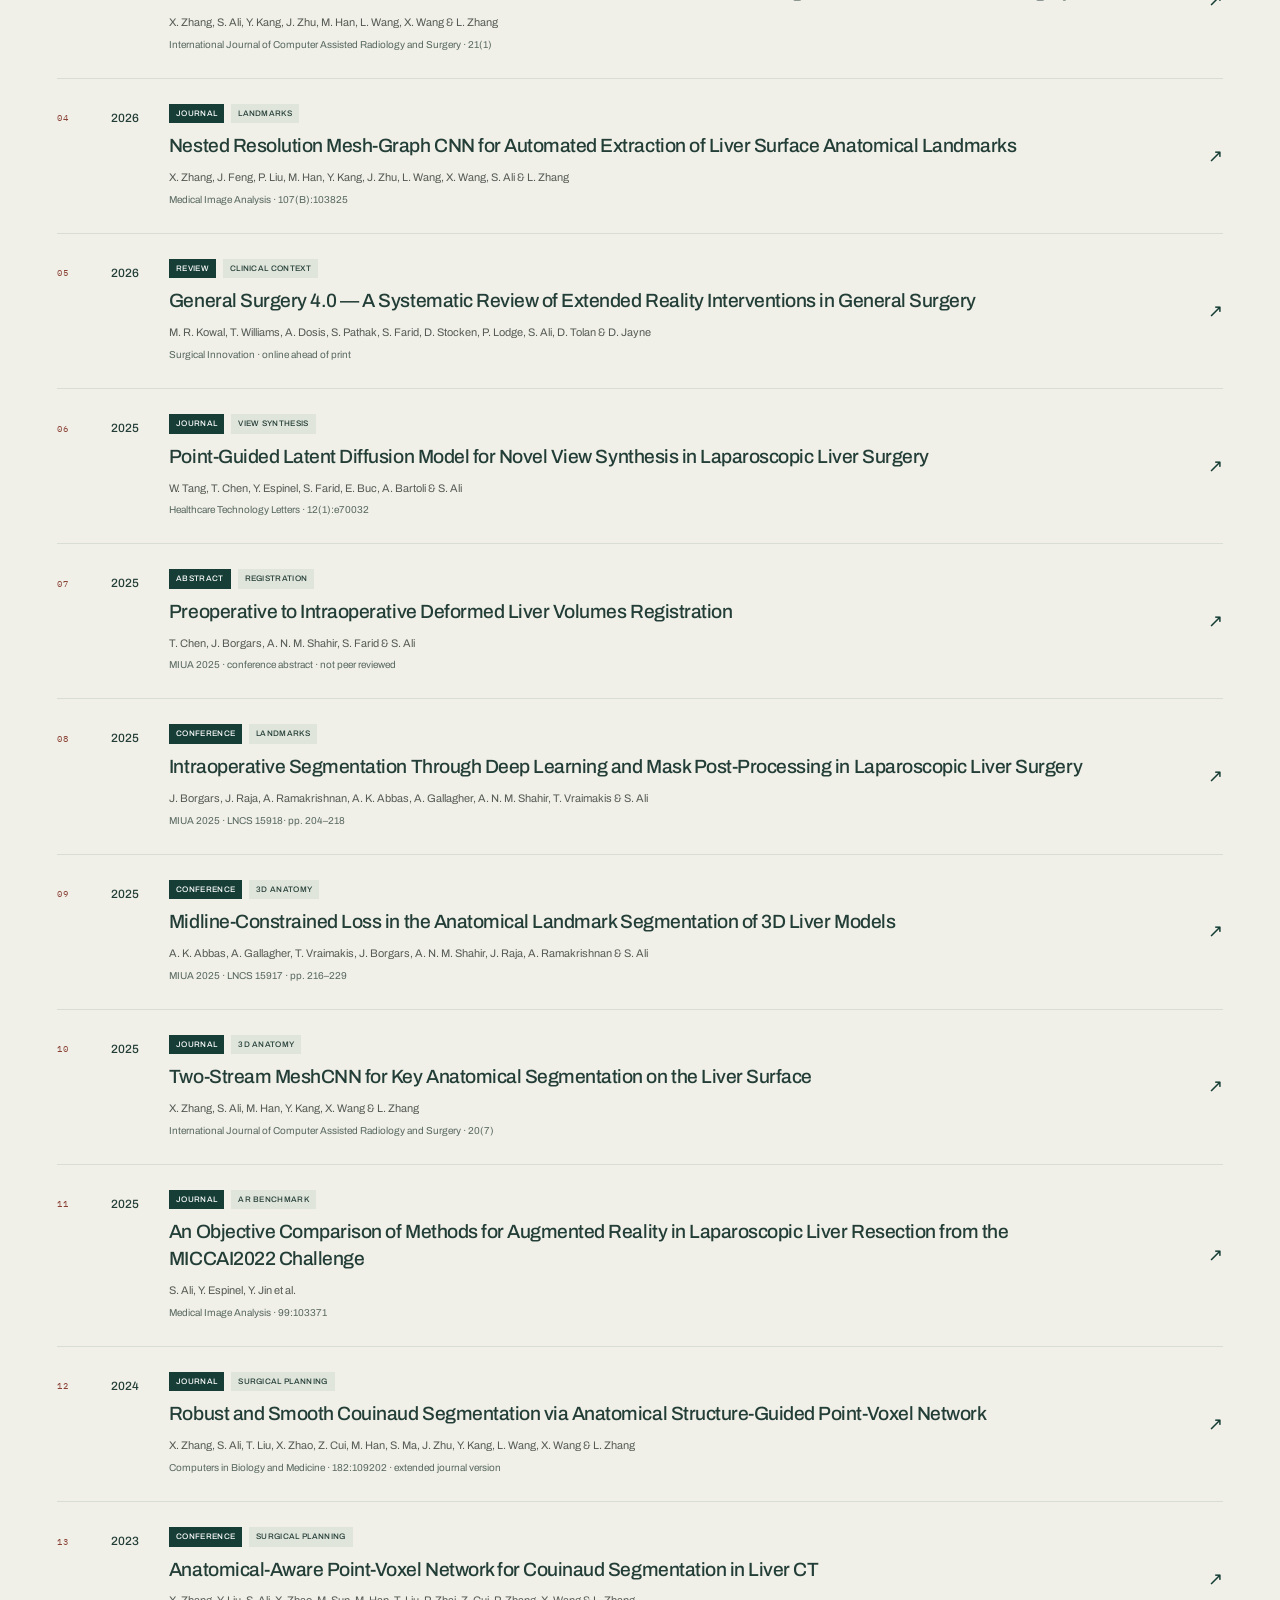
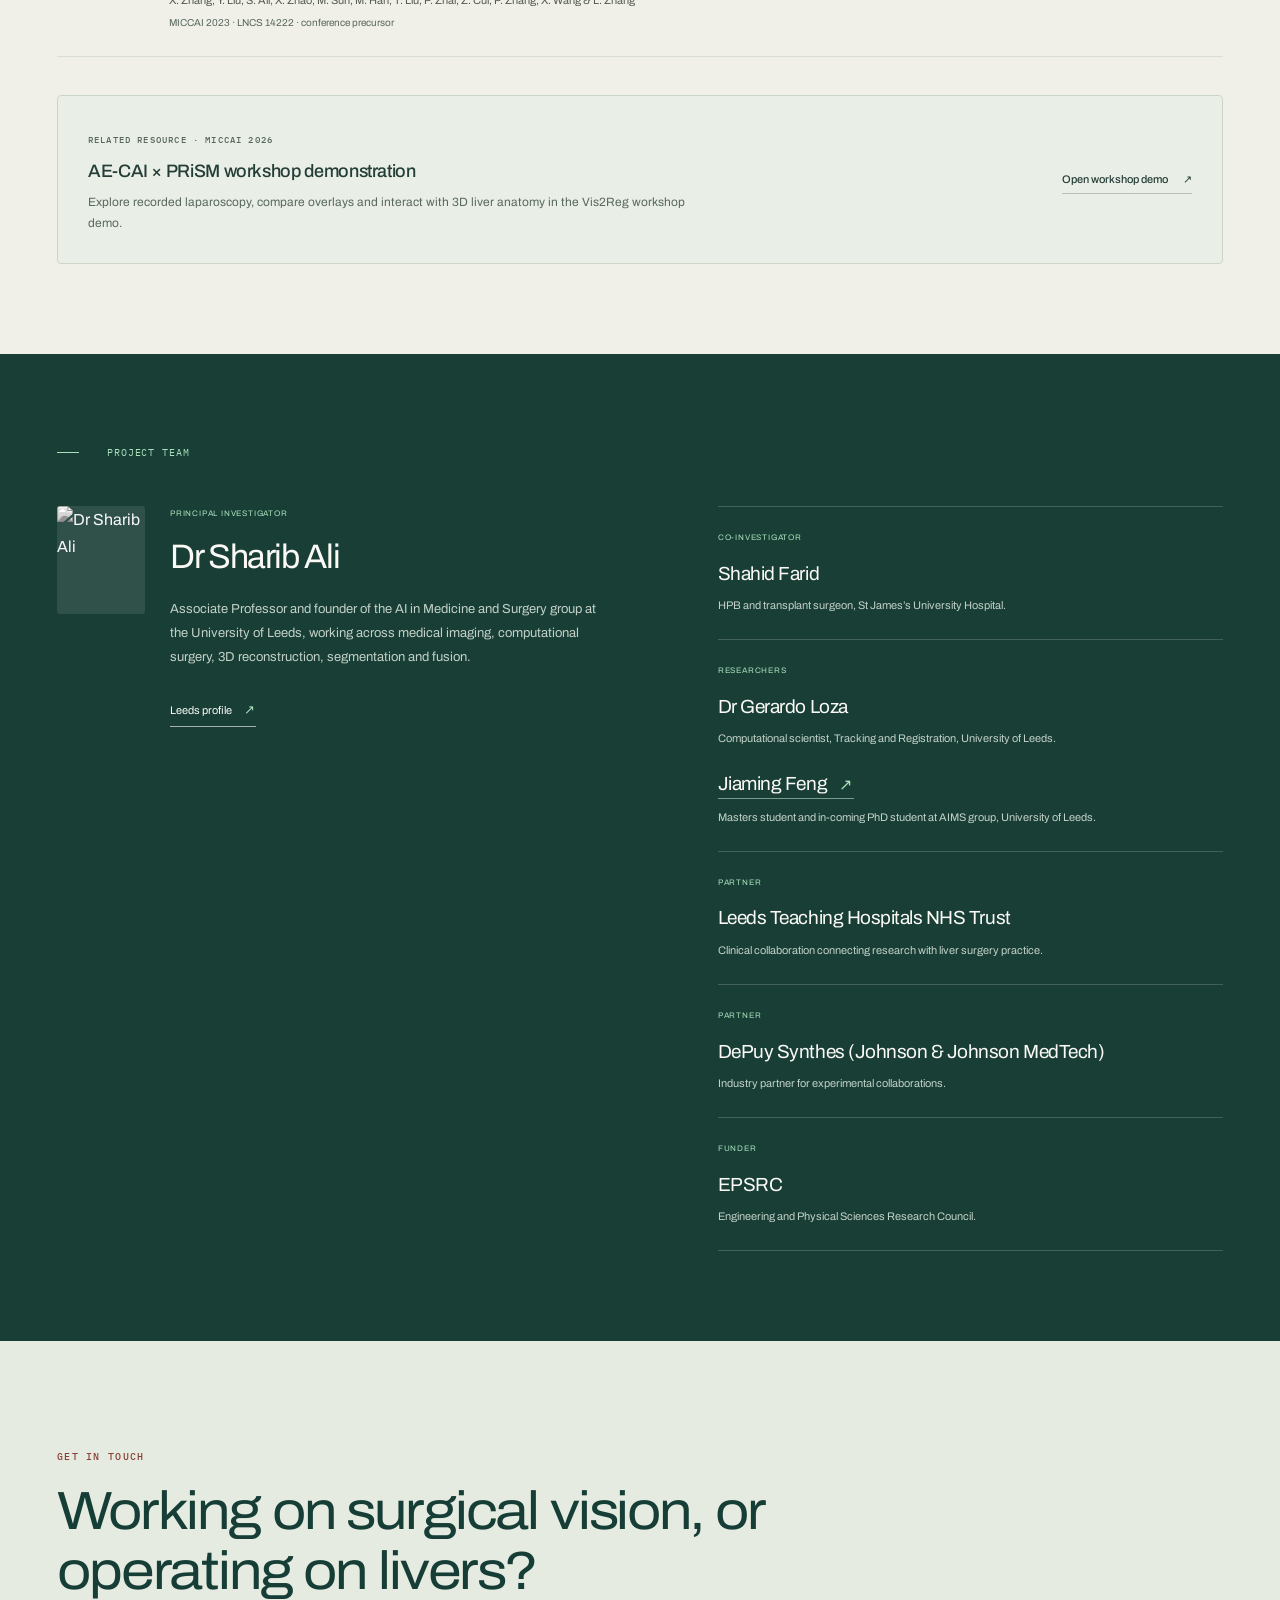
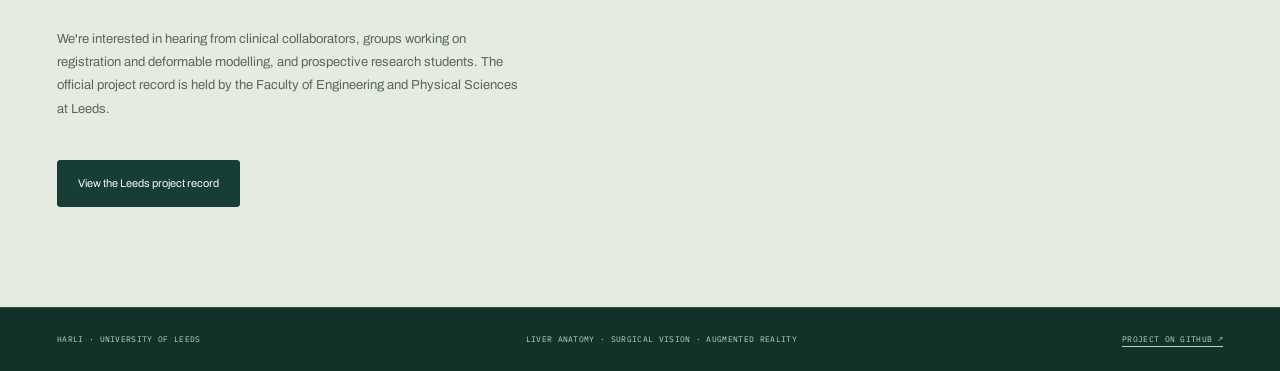
==== commit f3478125: "Remove redundant hero image caption sentence" ====
--- a/index.html
+++ b/index.html
@@ -521,7 +521,7 @@
             <div class="scope-handle" aria-hidden="true"><span>↔</span></div>
           </div>
           <div class="scope-controls"><label for="wipe">Reveal overlay</label><input type="range" id="wipe" min="0" max="100" value="55" aria-describedby="scope-caption"><output id="pct" for="wipe">55%</output></div>
-          <figcaption class="scope-caption" id="scope-caption">Recorded laparoscopic view with a 3D anatomy overlay. Drag to compare the original image and the overlay.</figcaption>
+          <figcaption class="scope-caption" id="scope-caption">Drag to compare the original image and the overlay.</figcaption>
         </figure>
       </div>
       <div class="project-strip"><p><span class="eyebrow">The HARLI project</span>Real-time high-fidelity augmented reality in laparoscopic liver resection</p><p><span class="eyebrow">Built together</span>Surgeons, patients &amp; industry</p><a href="#problem" aria-label="Discover the clinical problem">Discover the challenge <span aria-hidden="true">↓</span></a></div>
